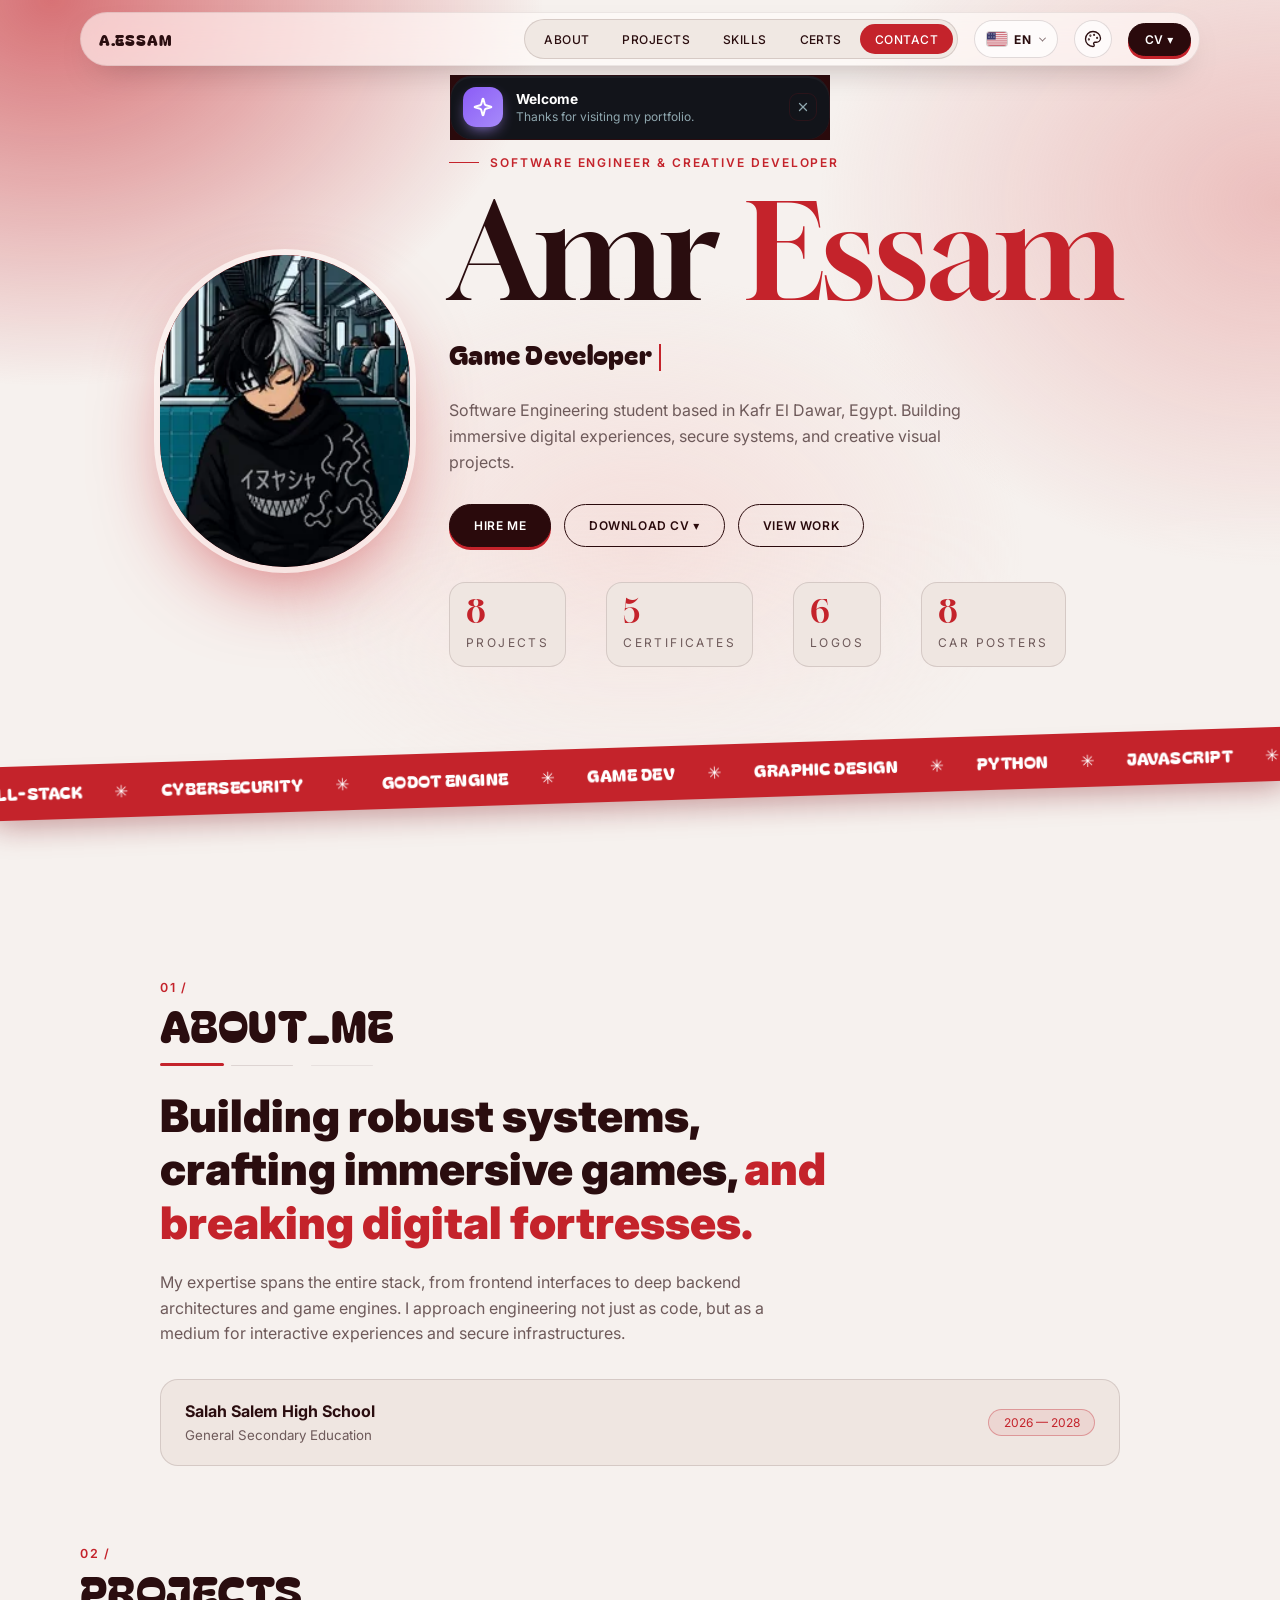
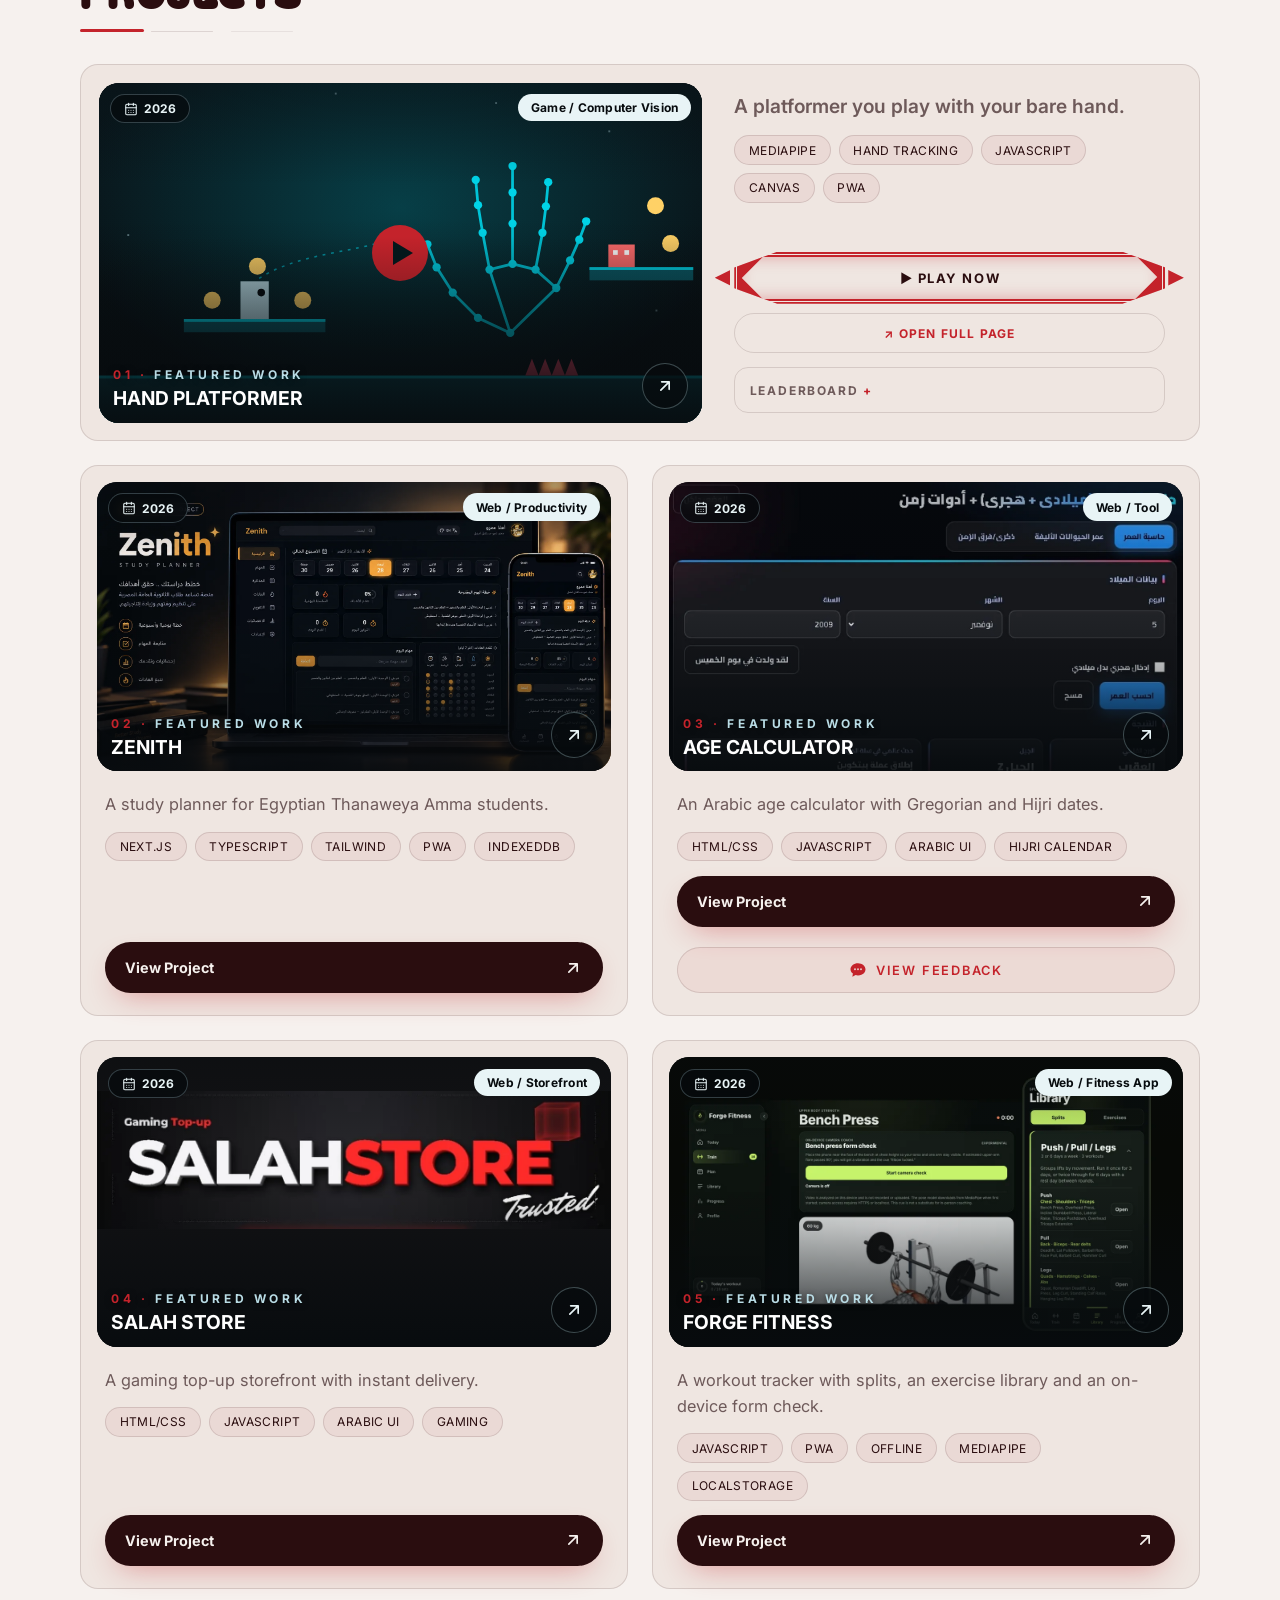
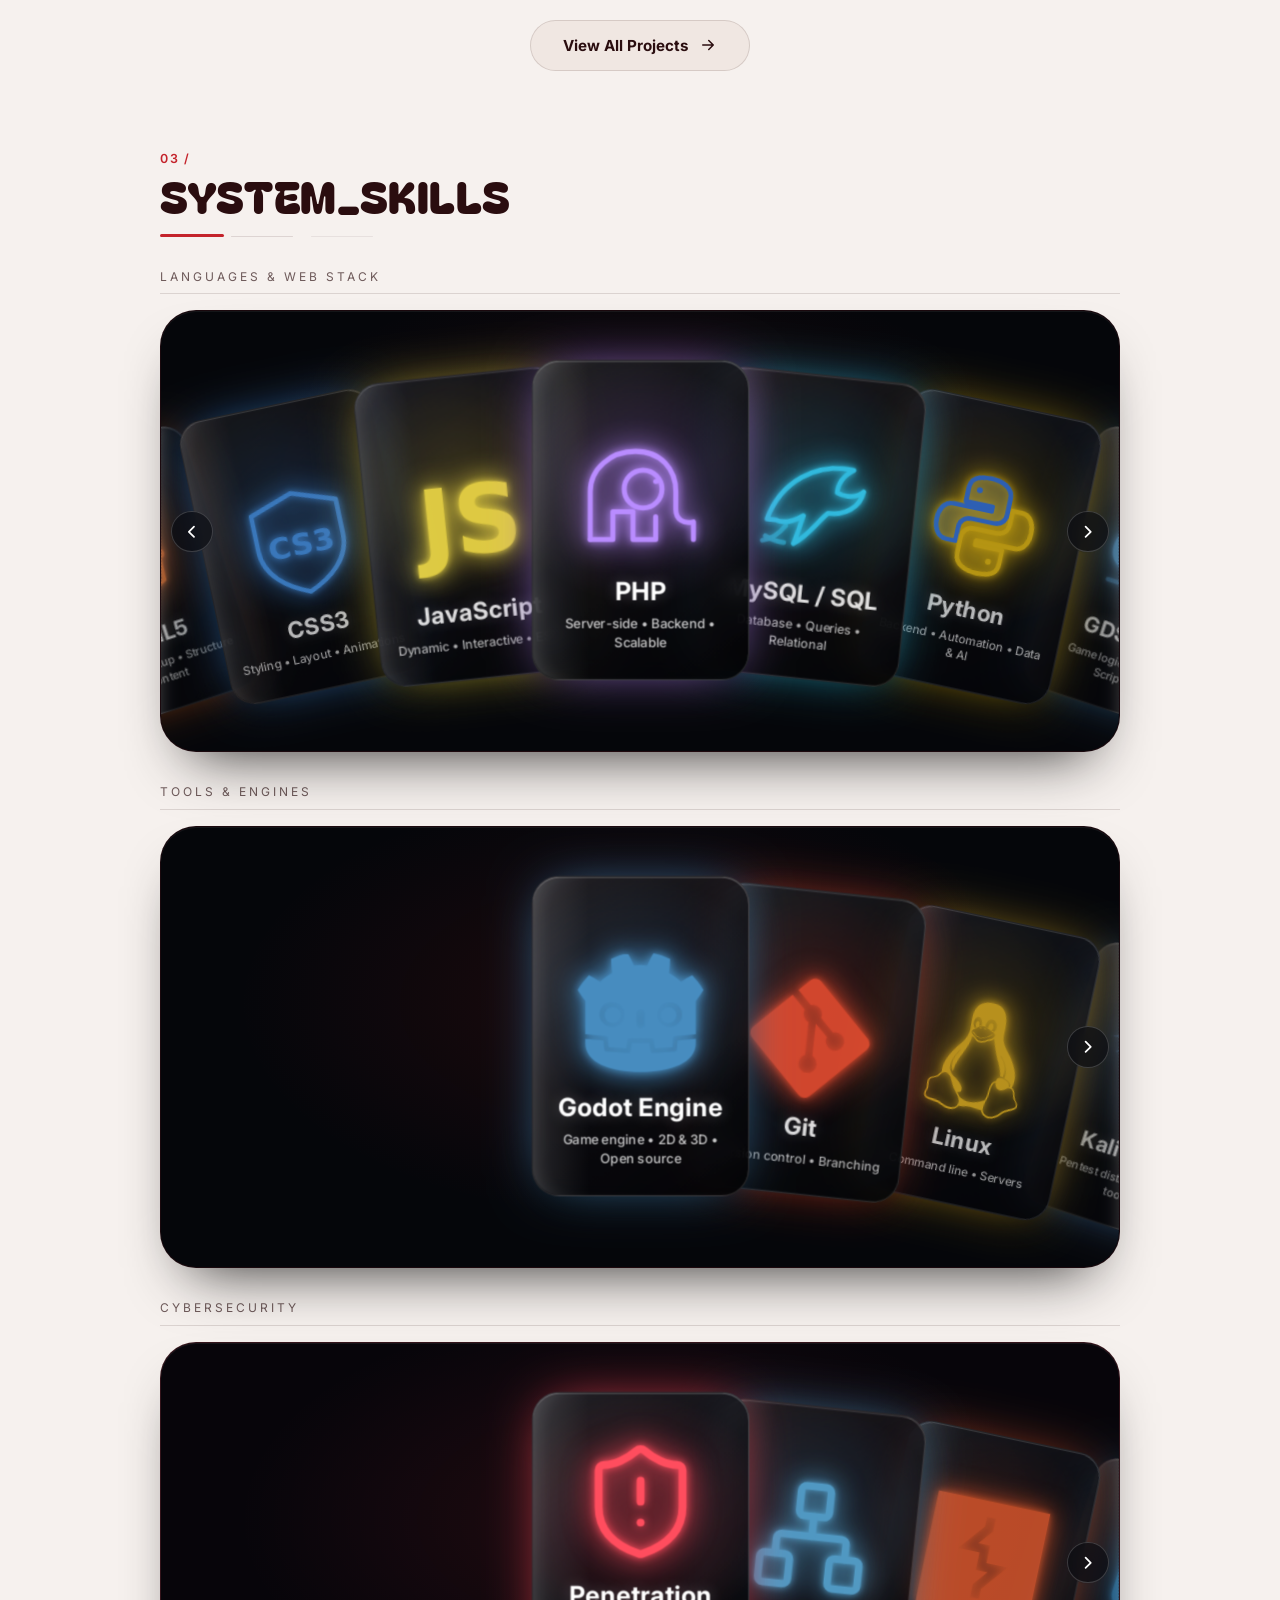
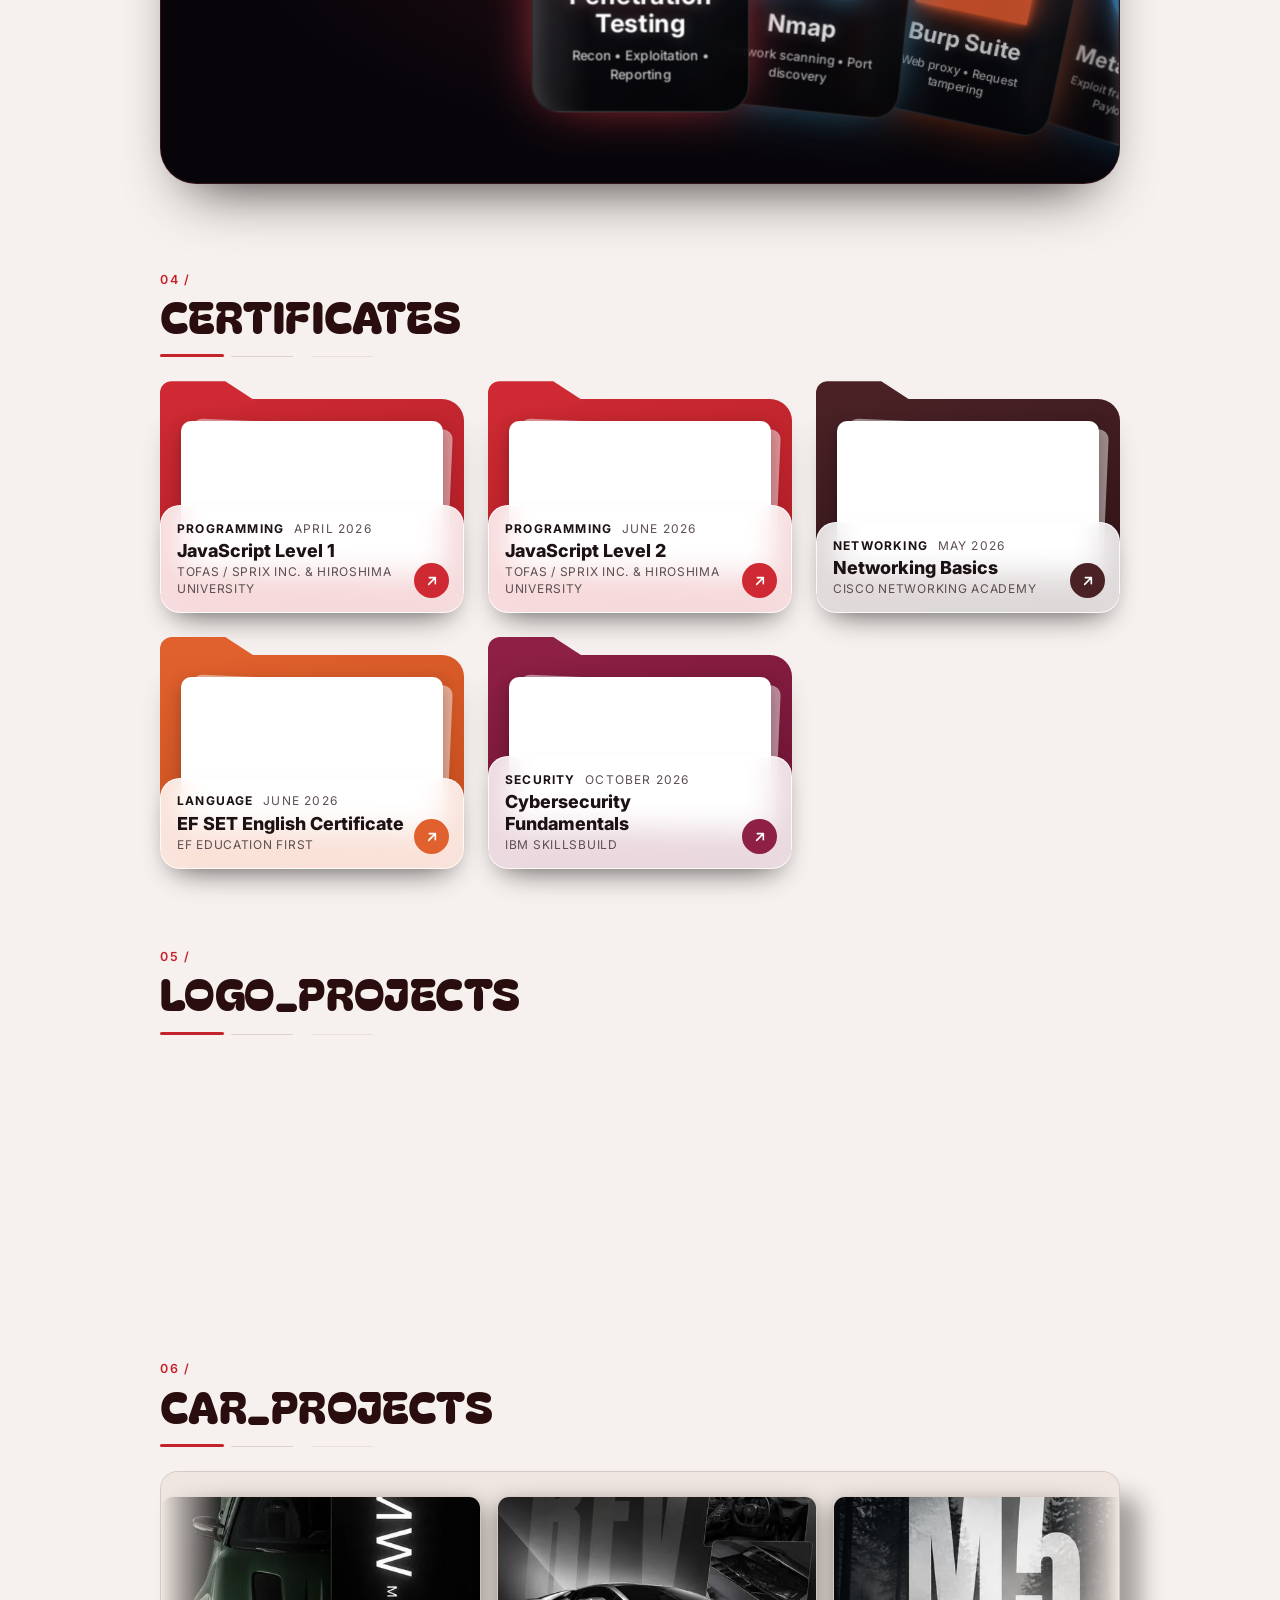
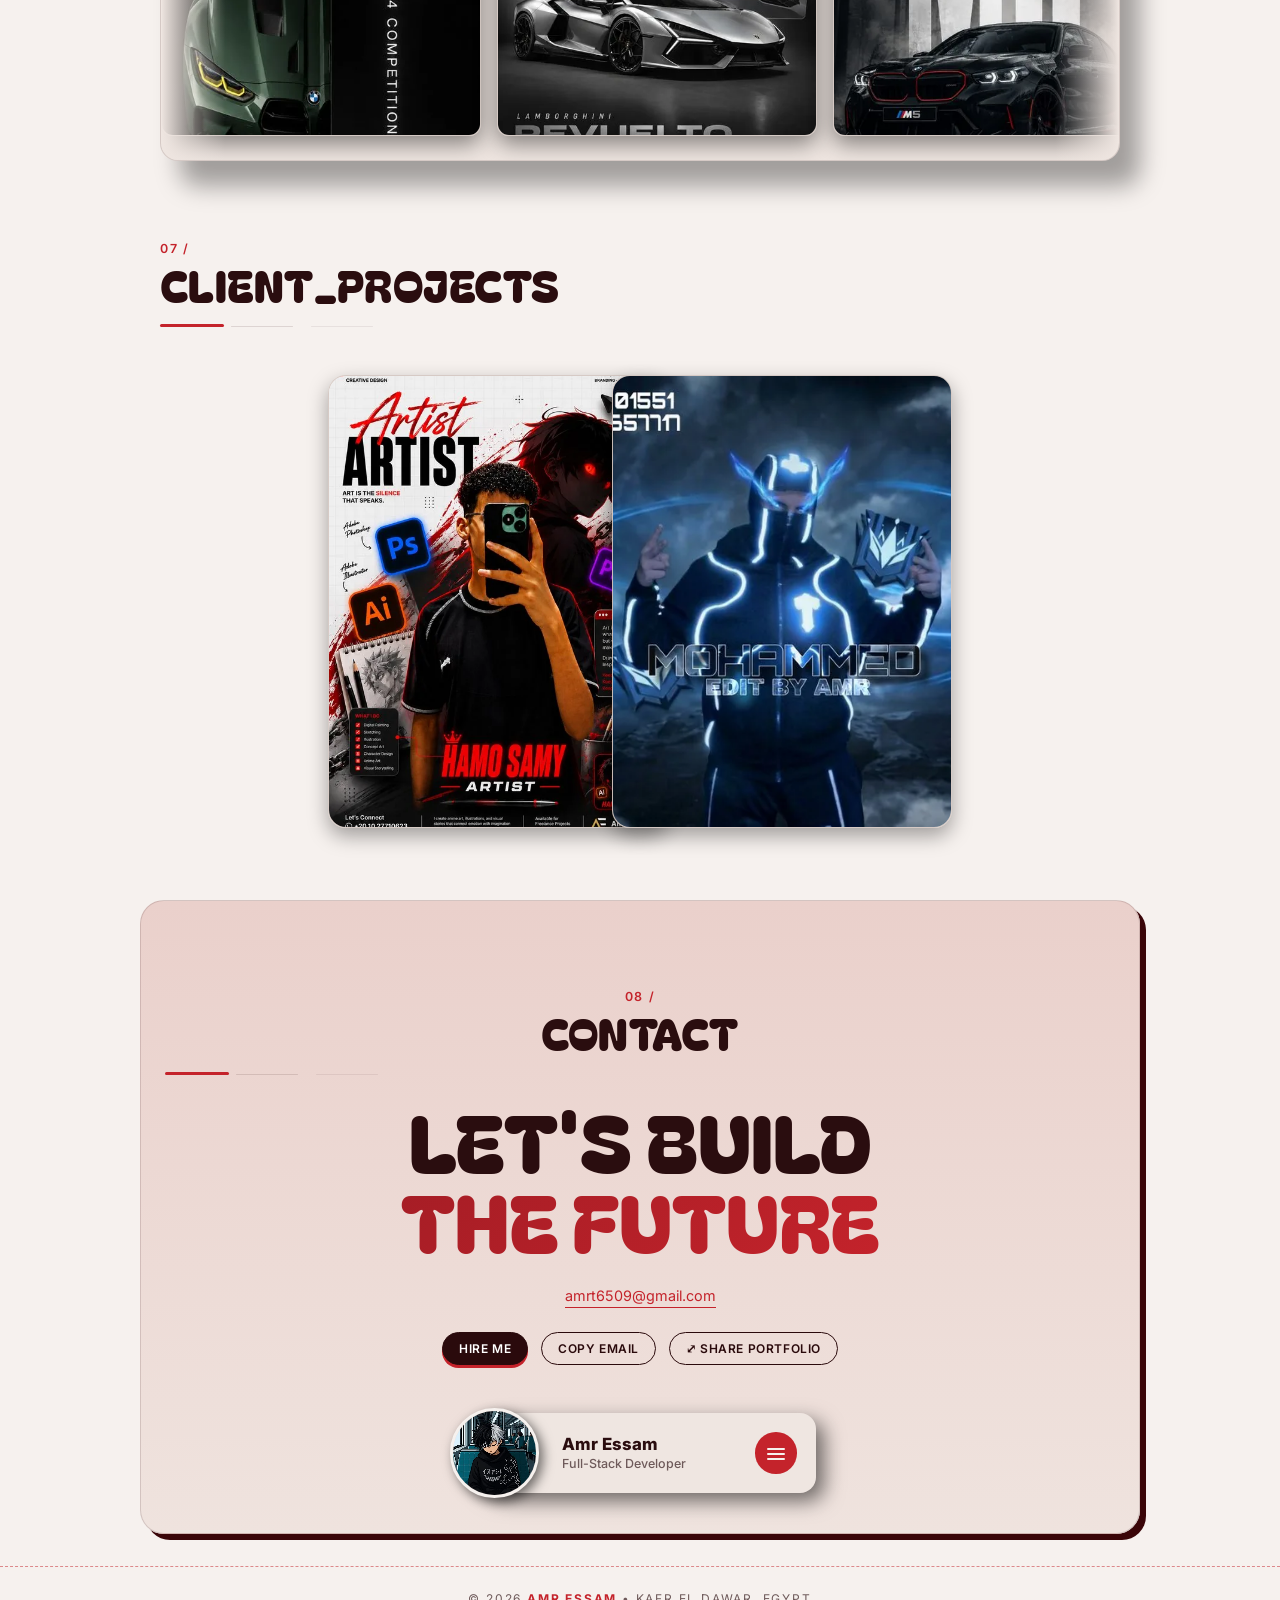
==== index.html @ ddddf1d6 "Add files via upload" ====
<!doctype html>
<html lang="en">
  <head>
    <meta charset="utf-8" />
    <meta name="referrer" content="strict-origin-when-cross-origin" />
    <meta name="viewport" content="width=device-width, initial-scale=1, viewport-fit=cover" />
<title>Amr Essam | Full-Stack Developer, Game Dev &amp; Cybersecurity</title>
    <meta
      name="description"
      content="Amr Essam is a Software Engineering student from Kafr El Dawar, Egypt. Full-Stack Developer, Game Developer, Cybersecurity Enthusiast & Graphic Designer."
    />
    <meta name="author" content="Amr Essam" />
    <meta
      name="theme-color"
      content="#F6F1EE"
      media="(prefers-color-scheme: dark)"
    />
    <meta
      name="theme-color"
      content="#F6F1EE"
      media="(prefers-color-scheme: light)"
    />
    <meta name="color-scheme" content="dark light" />
    <meta name="robots" content="index, follow, max-image-preview:large" />
    <link rel="canonical" href="https://amressam.is-a.dev/" />

    <meta property="og:type" content="website" />
    <meta property="og:url" content="https://amressam.is-a.dev/" />
    <meta
      property="og:title"
      content="Amr Essam — Full-Stack Developer & Creative Designer"
    />
    <meta
      property="og:description"
      content="Software Engineering student from Egypt. Building immersive digital experiences, secure systems, and creative visual projects."
    />
    <meta
      property="og:image"
      content="https://amressam.is-a.dev/images/preview-v2.jpg"
    />
    <meta property="og:image:type" content="image/jpeg" />
    <meta property="og:image:width" content="1200" />
    <meta property="og:image:height" content="628" />
    <meta property="og:image:alt" content="Amr Essam portfolio preview" />
    <meta property="og:site_name" content="Amr Essam" />
    <meta property="og:locale" content="en_US" />
    <meta property="og:locale:alternate" content="ar_EG" />
    <meta name="twitter:card" content="summary_large_image" />
    <meta name="twitter:site" content="@Amr2043275" />
    <meta
      name="twitter:title"
      content="Amr Essam — Full-Stack Developer & Creative Designer"
    />
    <meta
      name="twitter:description"
      content="Software Engineering student from Egypt. Full-Stack, Game Dev, Cybersecurity & Graphic Design."
    />
    <meta
      name="twitter:image"
      content="https://amressam.is-a.dev/images/preview-v2.jpg"
    />
    <meta name="twitter:image:alt" content="Amr Essam portfolio preview" />

    <link rel="icon" href="favicon/favicon.ico" sizes="any" />
    <link
      rel="icon"
      href="favicon/favicon-96x96.png"
      type="image/png"
      sizes="96x96"
    />
    <link rel="apple-touch-icon" href="favicon/apple-touch-icon.png" />
    <link rel="icon" href="favicon/favicon.svg" type="image/svg+xml" />
    <link rel="manifest" href="favicon/site.webmanifest" />

    <script type="application/ld+json">
      {
        "@context": "https://schema.org",
        "@type": "Person",
        "name": "Amr Essam",
        "url": "https://amressam.is-a.dev/",
        "image": "https://amressam.is-a.dev/images/avatar.png",
        "jobTitle": "Full-Stack Developer",
        "email": "amrt6509@gmail.com",
        "sameAs": [
          "https://github.com/DEVVOLTX",
          "https://www.instagram.com/3am_our1430",
          "https://x.com/Amr2043275",
          "https://www.tiktok.com/@amr_taha62",
          "https://t.me/Amour_64x"
        ],
        "address": {
          "@type": "PostalAddress",
          "addressLocality": "Kafr El Dawar",
          "addressCountry": "EG"
        },
        "knowsAbout": [
          "Full-Stack Web Development",
          "Game Development",
          "Godot Engine",
          "Cybersecurity",
          "Graphic Design"
        ]
      }
    </script>

    <link rel="preconnect" href="https://fonts.googleapis.com" />
    <link rel="preconnect" href="https://fonts.gstatic.com" crossorigin />
    <link
      rel="preload"
      as="image"
      href="images/avatar-250.webp"
      imagesrcset="images/avatar-250.webp 1x, images/avatar-500.webp 2x"
      fetchpriority="high"
    />
    <!-- fonts load without blocking first paint (system fonts show until they arrive) -->
    <link
      rel="stylesheet"
      href="https://fonts.googleapis.com/css2?family=JetBrains+Mono:wght@400;700&family=Inter:wght@400;700;900&family=Cairo:wght@400;700;900&display=swap"
      media="print"
      onload="this.media='all'"
    />
    <noscript>
      <link
        rel="stylesheet"
        href="https://fonts.googleapis.com/css2?family=JetBrains+Mono:wght@400;700&family=Inter:wght@400;700;900&family=Cairo:wght@400;700;900&display=swap"
      />
    </noscript>
    <link rel="stylesheet" href="style.css" />
    <link rel="stylesheet" href="themes-extra.css" />
    <link rel="stylesheet" href="themes/crimson.css" />
    <link rel="stylesheet" href="themes/azure.css" />
    <link rel="stylesheet" href="certs.css" />
    <script>
      /* runs before paint: restores theme + language (first visit uses the Crimson theme), enables reveal animations */
      var de = document.documentElement,
        st = {};
      try {
        st.theme = localStorage.getItem("theme");
        st.lang = localStorage.getItem("lang");
      } catch (e) {}
      try {
        /* Crimson is the default theme; a saved choice still wins (only Crimson / Azure exist — old saved themes fall back to Crimson) */
        de.dataset.theme = st.theme === "azure" ? "azure" : "crimson";
      } catch (e) {}
      try {
        var L = ["en", "ar", "it", "es", "de", "fr", "ru", "ko", "ja", "zh"],
          l = st.lang;
        if (L.indexOf(l) < 0) {
          /* no saved choice: take the first language in the browser's preference list that the site supports */
          l = "en";
          var prefs =
            navigator.languages && navigator.languages.length
              ? navigator.languages
              : [navigator.language || "en"];
          for (var i = 0; i < prefs.length; i++) {
            var c = String(prefs[i]).slice(0, 2).toLowerCase();
            if (L.indexOf(c) >= 0) {
              l = c;
              break;
            }
          }
        }
        de.lang = l;
        if (l === "ar") de.dir = "rtl";
      } catch (e) {}
      try {
        var fx = localStorage.getItem("fx");
        if (fx !== "on" && fx !== "off")
          fx = matchMedia("(prefers-reduced-motion: reduce)").matches ? "off" : "on";
        de.dataset.fx = fx;
      } catch (e) {
        de.dataset.fx = "on";
      }
      de.classList.add("js");
    </script>

  </head>
  <body>
    <a class="skip" href="#hero">Skip to content</a>
    <div id="progress" aria-hidden="true"></div>
    <div id="menu-backdrop" aria-hidden="true"></div>
    <div id="loader" aria-hidden="true">
      <div class="sk-nav">
        <i class="sk sk-logo"></i>
        <span class="sk-links"
          ><i class="sk"></i><i class="sk"></i><i class="sk"></i
          ><i class="sk"></i
        ></span>
        <i class="sk sk-pill"></i>
      </div>
      <div class="sk-page">
        <div class="sk-hero">
          <i class="sk sk-avatar"></i>
          <i class="sk sk-tag"></i>
          <i class="sk sk-h1"></i>
          <i class="sk sk-h1 w70"></i>
          <i class="sk sk-line"></i>
          <i class="sk sk-line w80"></i>
          <div class="sk-row"><i class="sk sk-btn"></i><i class="sk sk-btn"></i></div>
          <div class="sk-stats"><i class="sk sk-stat"></i><i class="sk sk-stat"></i><i class="sk sk-stat"></i><i class="sk sk-stat"></i></div>
        </div>
        <i class="sk sk-label"></i>
        <div class="sk-cards"><i class="sk sk-card"></i><i class="sk sk-card"></i><i class="sk sk-card"></i></div>
        <i class="sk sk-label"></i>
        <div class="sk-tiles"><i class="sk"></i><i class="sk"></i><i class="sk"></i><i class="sk"></i><i class="sk"></i><i class="sk"></i></div>
      </div>
    </div>
    <div id="island" role="status" aria-live="polite" aria-atomic="true">
      <div class="isl-card">
        <span class="isl-ico" aria-hidden="true"></span>
        <div class="isl-txt">
          <b class="isl-title"></b><small class="isl-sub"></small>
        </div>
        <button class="isl-x" type="button" aria-label="Dismiss notification">
          <svg viewBox="0 0 24 24" aria-hidden="true">
            <path d="M18 6 6 18" />
            <path d="m6 6 12 12" />
          </svg>
        </button>
        <i class="isl-bar" aria-hidden="true"><b></b></i>
        <i class="isl-time" aria-hidden="true"></i>
      </div>
    </div>

    <nav aria-label="Main">
      <div class="nav-in">
        <a class="logo" href="#hero" data-i18n="logo">A.ESSAM</a>
        <div class="links" id="menu">
          <a href="#about"><span class="nl" data-i18n="nav_about">ABOUT</span></a
          ><a href="#projects"><span class="nl" data-i18n="nav_projects">PROJECTS</span></a
          ><a href="#skills"><span class="nl" data-i18n="nav_skills">SKILLS</span></a>
          <a href="#certificates"><span class="nl" data-i18n="nav_certs">CERTS</span></a
          ><a href="#contact"><span class="nl" data-i18n="nav_contact">CONTACT</span></a>
          <div class="menu-foot">
            <a
              class="btn sm"
              href="mailto:amrt6509@gmail.com?subject=Project%20inquiry%20from%20your%20portfolio"
              data-i18n="hire"
              >HIRE ME</a
            >
            <span class="menu-soc"
              ><a
                href="https://github.com/DEVVOLTX"
                target="_blank"
                rel="noopener"
                >GITHUB</a
              ><a href="https://t.me/Amour_64x" target="_blank" rel="noopener"
                >TELEGRAM</a
              ><a
                href="https://www.instagram.com/3am_our1430"
                target="_blank"
                rel="noopener"
                >INSTAGRAM</a
              ></span
            >
          </div>
        </div>
        <button
          class="icon-btn menu-btn"
          id="menu-btn"
          type="button"
          aria-label="Menu"
          aria-expanded="false"
          aria-controls="menu"
        >
          <span class="bars" aria-hidden="true"><i></i><i></i><i></i></span>
        </button>
        <div class="lang-wrap">
          <button
            class="lang-btn"
            id="lang"
            type="button"
            aria-haspopup="listbox"
            aria-expanded="false"
            aria-controls="lang-menu"
            aria-label="Language / اللغة"
          >
            EN
          </button>
          <ul
            class="lang-menu"
            id="lang-menu"
            role="listbox"
            aria-label="Language"
            hidden
          ></ul>
        </div>
        <div class="theme-wrap">
          <button class="icon-btn" id="theme" type="button" aria-label="Theme" aria-haspopup="true" aria-expanded="false" aria-controls="theme-menu"></button>
          <div class="theme-menu" id="theme-menu" role="group" aria-label="Appearance" hidden>
            <div class="theme-pills" role="radiogroup" aria-label="Theme">
            <button class="theme-pill" type="button" role="radio" aria-checked="false" data-theme-opt="crimson" aria-label="Crimson"><svg viewBox="0 0 24 24" aria-hidden="true"><circle cx="13.5" cy="6.5" r=".5"/><circle cx="17.5" cy="10.5" r=".5"/><circle cx="8.5" cy="7.5" r=".5"/><circle cx="6.5" cy="12.5" r=".5"/><path d="M12 2C6.5 2 2 6.5 2 12s4.5 10 10 10c.926 0 1.648-.746 1.648-1.688 0-.437-.18-.835-.437-1.125-.29-.289-.438-.652-.438-1.125a1.64 1.64 0 0 1 1.668-1.668h1.996c3.051 0 5.555-2.503 5.555-5.554C21.965 6.012 17.461 2 12 2z"/></svg><span>Crimson</span></button>
            <button class="theme-pill" type="button" role="radio" aria-checked="false" data-theme-opt="azure" aria-label="Azure"><svg viewBox="0 0 24 24" aria-hidden="true"><rect width="7" height="9" x="3" y="3" rx="1"/><rect width="7" height="5" x="14" y="3" rx="1"/><rect width="7" height="9" x="14" y="12" rx="1"/><rect width="7" height="5" x="3" y="16" rx="1"/></svg><span>Azure</span></button>
            </div>
            <span class="fx-sep" aria-hidden="true"></span>
            <label class="fx-row">
              <input class="neo-toggle-input" id="fx-toggle" type="checkbox" role="switch" checked />
              <span class="neo-toggle" aria-hidden="true">
                <span class="neo-track">
                  <span class="neo-grid-layer"></span>
                  <span class="neo-spectrum-analyzer"><i class="neo-spectrum-bar"></i><i class="neo-spectrum-bar"></i><i class="neo-spectrum-bar"></i><i class="neo-spectrum-bar"></i><i class="neo-spectrum-bar"></i></span>
                  <span class="neo-track-highlight"></span>
                </span>
                <span class="neo-thumb">
                  <span class="neo-thumb-ring"></span>
                  <span class="neo-thumb-core"><span class="neo-thumb-icon"><span class="neo-thumb-wave"></span><span class="neo-thumb-pulse"></span></span></span>
                </span>
              </span>
              <span class="fx-text" data-i18n="fx_label">Animations</span>
            </label>
          </div>
        </div>
        <a
          class="btn sm"
          href="amr_essam_cv.pdf"
          download
          data-cv-choose
          aria-haspopup="dialog"
          data-i18n="nav_cv"
          >CV ▾</a
        >
      </div>
    </nav>

    <main>
      <!-- HERO -->
      <section class="wrap hero" id="hero">
        <div class="avatar" data-rise style="--i: 4">
          <img
            src="images/avatar-250.webp"
            srcset="images/avatar-250.webp 1x, images/avatar-500.webp 2x"
            alt="Amr Essam profile photo"
            width="250"
            height="250"
            decoding="async"
            fetchpriority="high"
          />
        </div>
        <div>
          <p class="tag-line" data-rise style="--i: 0" data-i18n="tagline">
            SOFTWARE ENGINEER & CREATIVE DEVELOPER
          </p>
          <h1 class="name" data-rise style="--i: 1">
            <span data-i18n="name1">AMR</span><em data-i18n="name2">ESSAM</em>
          </h1>
          <p class="role" data-rise style="--i: 2">
            <span id="typed">Full-Stack Developer</span>
          </p>
          <p class="lead" data-rise style="--i: 3" data-i18n="lead">
            Software Engineering student based in Kafr El Dawar, Egypt. Building
            immersive digital experiences, secure systems, and creative visual
            projects.
          </p>
          <div class="row" data-rise style="--i: 4">
            <a
              class="btn"
              href="mailto:amrt6509@gmail.com?subject=Project%20inquiry%20from%20your%20portfolio"
              data-i18n="hire"
              >HIRE ME</a
            >
            <a
              class="btn ghost"
              href="amr_essam_cv.pdf"
              download
              data-cv-choose
              aria-haspopup="dialog"
              data-i18n="download_cv"
              >DOWNLOAD CV ▾</a
            >
            <a class="btn ghost" href="#projects" data-i18n="view_work"
              >VIEW WORK</a
            >
          </div>
          <div class="stats" data-rise style="--i: 5">
            <div>
              <b data-count="8">8</b
              ><span data-i18n="stat_projects">PROJECTS</span>
            </div>
            <div>
              <b data-count="5">5</b
              ><span data-i18n="stat_certs">CERTIFICATES</span>
            </div>
            <div>
              <b data-count="6">6</b><span data-i18n="stat_logos">LOGOS</span>
            </div>
            <div>
              <b data-count="8">8</b
              ><span data-i18n="stat_cars">CAR POSTERS</span>
            </div>
          </div>
        </div>
        <div class="ticker" aria-hidden="true">
          <ul id="ticker">
            <li>FULL-STACK</li>
            <li>CYBERSECURITY</li>
            <li>GODOT ENGINE</li>
            <li>GAME DEV</li>
            <li>GRAPHIC DESIGN</li>
            <li>PYTHON</li>
            <li>JAVASCRIPT</li>
          </ul>
        </div>
      </section>

      <!-- 01 ABOUT -->
      <section class="wrap" id="about">
        <h2 class="label" data-i18n="lbl_about"><b>01 /</b>ABOUT_ME</h2>
        <div class="reveal">
          <p class="about-title" data-i18n="about_title">
            Building robust systems, crafting immersive games,
            <span>and breaking digital fortresses.</span>
          </p>
          <p class="about-text" data-i18n="about_text">
            My expertise spans the entire stack, from frontend interfaces to
            deep backend architectures and game engines. I approach engineering
            not just as code, but as a medium for interactive experiences and
            secure infrastructures.
          </p>
          <div class="card edu">
            <div>
              <strong data-i18n="edu_school">Salah Salem High School</strong
              ><small data-i18n="edu_sub">General Secondary Education</small>
            </div>
            <span class="badge">2026 — 2028</span>
          </div>
        </div>
      </section>

      <!-- 02 PROJECTS -->
      <section class="wrap" id="projects">
        <h2 class="label" data-i18n="lbl_projects"><b>02 /</b>PROJECTS</h2>
        <div class="reveal" id="project-list">
          <div class="feat" id="feat" role="region" aria-roledescription="carousel" aria-label="Featured projects">
            <div class="feat-track" id="feat-track">
            <article class="feat-card" id="game-project" role="group" aria-roledescription="slide" aria-label="1 / 5">
              <div class="feat-media">
                <button
                class="game-poster"
                type="button"
                data-play
                aria-label="Play HAND PLATFORMER now"
              >
                <svg
                  viewBox="0 0 640 400"
                  xmlns="http://www.w3.org/2000/svg"
                  role="img"
                  aria-label="Hand Platformer key art: an open hand controlling a small character on a teal platform"
                  preserveAspectRatio="xMidYMid slice"
                >
                  <defs>
                    <radialGradient id="gpg" cx="50%" cy="38%" r="55%">
                      <stop
                        offset="0"
                        stop-color="#00D4E8"
                        stop-opacity=".22"
                      />
                      <stop offset="1" stop-color="#00D4E8" stop-opacity="0" />
                    </radialGradient>
                    <linearGradient id="gpb" x1="0" y1="0" x2="0" y2="1">
                      <stop offset="0" stop-color="#0A1A20" />
                      <stop offset="1" stop-color="#070B0E" />
                    </linearGradient>
                  </defs>
                  <rect width="640" height="400" fill="url(#gpb)" />
                  <rect width="640" height="400" fill="url(#gpg)" />
                  <g fill="#B9DCE5" opacity=".45">
                    <rect x="60" y="48" width="2" height="2" />
                    <rect x="540" y="70" width="2" height="2" />
                    <rect x="590" y="260" width="2" height="2" />
                    <rect x="30" y="180" width="2" height="2" />
                    <rect x="250" y="30" width="2" height="2" />
                    <rect x="420" y="40" width="2" height="2" />
                  </g>
                  <g transform="translate(70 -2) scale(1.22)">
                    <g
                      fill="none"
                      stroke="#00D4E8"
                      stroke-width="2.4"
                      stroke-linecap="round"
                      stroke-linejoin="round"
                      opacity=".9"
                    >
                      <polyline
                        points="300,235 272,222 250,200 236,178 228,158"
                      />
                      <polyline points="300,235 282,180" />
                      <polyline points="282,180 276,148 272,124 270,102" />
                      <polyline points="302,175 302,140 302,113 302,90" />
                      <polyline points="322,180 328,148 331,125 333,104" />
                      <polyline points="340,196 352,172 360,154 366,138" />
                      <polyline points="282,180 302,175 322,180 340,196" />
                      <polyline points="300,235 340,196" />
                    </g>
                    <g fill="#00D4E8">
                      <circle cx="300" cy="235" r="3.6" />
                      <circle cx="272" cy="222" r="3.6" />
                      <circle cx="250" cy="200" r="3.6" />
                      <circle cx="236" cy="178" r="3.6" />
                      <circle cx="228" cy="158" r="3.6" />
                      <circle cx="282" cy="180" r="3.6" />
                      <circle cx="276" cy="148" r="3.6" />
                      <circle cx="272" cy="124" r="3.6" />
                      <circle cx="270" cy="102" r="3.6" />
                      <circle cx="302" cy="175" r="3.6" />
                      <circle cx="302" cy="140" r="3.6" />
                      <circle cx="302" cy="113" r="3.6" />
                      <circle cx="302" cy="90" r="3.6" />
                      <circle cx="322" cy="180" r="3.6" />
                      <circle cx="328" cy="148" r="3.6" />
                      <circle cx="331" cy="125" r="3.6" />
                      <circle cx="333" cy="104" r="3.6" />
                      <circle cx="340" cy="196" r="3.6" />
                      <circle cx="352" cy="172" r="3.6" />
                      <circle cx="360" cy="154" r="3.6" />
                      <circle cx="366" cy="138" r="3.6" />
                    </g>
                  </g>
                  <g fill="#0B5965">
                    <rect x="0" y="330" width="640" height="70" />
                    <rect x="90" y="270" width="150" height="14" />
                    <rect x="520" y="215" width="110" height="14" />
                  </g>
                  <g fill="#00D4E8">
                    <rect x="0" y="330" width="640" height="3" />
                    <rect x="90" y="270" width="150" height="3" />
                    <rect x="520" y="215" width="110" height="3" />
                  </g>
                  <g fill="#ff4d6d">
                    <path d="M452 330l7-18 7 18z" />
                    <path d="M466 330l7-18 7 18z" />
                    <path d="M480 330l7-18 7 18z" />
                    <path d="M494 330l7-18 7 18z" />
                  </g>
                  <g>
                    <rect
                      x="560"
                      y="191"
                      width="28"
                      height="24"
                      fill="#ff6b6b"
                      transform="translate(-20 0)"
                    />
                    <rect x="545" y="197" width="5" height="5" fill="#fff" />
                    <rect x="557" y="197" width="5" height="5" fill="#fff" />
                  </g>
                  <g fill="#FFD166">
                    <circle cx="120" cy="250" r="9" />
                    <circle cx="168" cy="214" r="9" />
                    <circle cx="216" cy="250" r="9" />
                    <circle cx="606" cy="190" r="9" />
                    <circle cx="590" cy="150" r="9" />
                  </g>
                  <g>
                    <rect
                      x="150"
                      y="230"
                      width="30"
                      height="40"
                      fill="#B9DCE5"
                    />
                    <circle cx="172" cy="242" r="4" fill="#070B0E" />
                  </g>
                  <g
                    stroke="#00D4E8"
                    stroke-width="1.6"
                    stroke-dasharray="3 6"
                    fill="none"
                    opacity=".6"
                  >
                    <path d="M310 185 C 270 200, 210 200, 168 228" />
                  </g>
                </svg>
                <span class="gp-play" aria-hidden="true"><i></i></span>
                <span class="gp-best" data-game-chip hidden
                  ><small data-i18n="gm_best">BEST SCORE</small
                  ><b data-game-best>0</b></span
                >
              </button>
                <span class="feat-year"><svg viewBox="0 0 24 24" fill="none" stroke="currentColor" stroke-width="1.8" stroke-linecap="round" stroke-linejoin="round" aria-hidden="true" focusable="false"><rect x="3" y="4" width="18" height="18" rx="2"/><path d="M16 2v4M8 2v4M3 10h18M8 14h.01M12 14h.01M16 14h.01M8 18h.01M12 18h.01M16 18h.01"/></svg><time datetime="2026">2026</time></span>
                <span class="feat-cat" data-i18n="t_gamecv">Game / Computer Vision</span>
                <div class="feat-cap">
                  <div>
                    <small class="feat-kicker" data-i18n="feat_work">FEATURED WORK</small>
                    <h3>HAND PLATFORMER</h3>
                  </div>
                  <span class="feat-go" aria-hidden="true"><svg viewBox="0 0 24 24" fill="none" stroke="currentColor" stroke-width="2" stroke-linecap="round" stroke-linejoin="round" aria-hidden="true" focusable="false"><path d="M7 17 17 7M8 7h9v9"/></svg></span>
                </div>
              </div>
              <div class="feat-body">
                <p data-i18n="p6_h">A platformer you play with your bare hand.</p>
                <ul class="feat-tags"><li>MEDIAPIPE</li><li>HAND TRACKING</li><li>JAVASCRIPT</li><li>CANVAS</li><li>PWA</li></ul>
                <div class="feat-actions">
                  <button class="btn-play bp-wide" type="button" data-play>
                    <span class="bp-label" data-i18n="btn_play">▶ PLAY NOW</span>
                    <span class="bp-clip" aria-hidden="true">
                      <span class="bp-corner bp-lt"></span><span class="bp-corner bp-rb"></span><span class="bp-corner bp-rt"></span><span class="bp-corner bp-lb"></span>
                    </span>
                    <span class="bp-arrow bp-ar" aria-hidden="true"></span>
                    <span class="bp-arrow bp-al" aria-hidden="true"></span>
                  </button>
                  <a class="feat-alt" href="play/hand-platformer/" target="_blank" rel="noopener" data-i18n="btn_open">↗ OPEN FULL PAGE</a>
                </div>
                <details class="feat-lb">
                  <summary data-i18n="feat_lb">LEADERBOARD</summary>
                  <div class="game-board">
                <div class="gb-best">
                  <small data-i18n="gm_best">BEST SCORE</small
                  ><b data-game-best>0</b>
                </div>
                <div class="gb-top">
                  <small data-i18n="gm_top">TOP PLAYERS</small>
                  <ol id="gm-lb"></ol>
                  <p id="gm-none" data-i18n="gm_none">
                    No scores yet. Be the first on the board!
                  </p>
                </div>
              </div>
                </details>
              </div>
            </article>

            <article class="feat-card" role="group" aria-roledescription="slide" aria-label="2 / 5">
              <div class="feat-media">
                <img src="images/zenith.webp" alt="Zenith study planner dashboard shown on a laptop and a phone" width="1672" height="941" loading="lazy" decoding="async" />
                <span class="feat-year"><svg viewBox="0 0 24 24" fill="none" stroke="currentColor" stroke-width="1.8" stroke-linecap="round" stroke-linejoin="round" aria-hidden="true" focusable="false"><rect x="3" y="4" width="18" height="18" rx="2"/><path d="M16 2v4M8 2v4M3 10h18M8 14h.01M12 14h.01M16 14h.01M8 18h.01M12 18h.01M16 18h.01"/></svg><time datetime="2026">2026</time></span>
                <span class="feat-cat" data-i18n="t_planner">Web / Productivity</span>
                <div class="feat-cap">
                  <div>
                    <small class="feat-kicker" data-i18n="feat_work">FEATURED WORK</small>
                    <h3>ZENITH</h3>
                  </div>
                  <a class="feat-go" href="https://devvoltx.github.io/ZENITH/" target="_blank" rel="noopener noreferrer" tabindex="-1" aria-hidden="true"><svg viewBox="0 0 24 24" fill="none" stroke="currentColor" stroke-width="2" stroke-linecap="round" stroke-linejoin="round" aria-hidden="true" focusable="false"><path d="M7 17 17 7M8 7h9v9"/></svg></a>
                </div>
              </div>
              <div class="feat-body">
                <p data-i18n="p7_h">A study planner for Egyptian Thanaweya Amma students.</p>
                <ul class="feat-tags"><li>NEXT.JS</li><li>TYPESCRIPT</li><li>TAILWIND</li><li>PWA</li><li>INDEXEDDB</li></ul>
                <div class="feat-actions">
                  <a class="feat-view" href="https://devvoltx.github.io/ZENITH/" target="_blank" rel="noopener noreferrer" aria-label="View project: ZENITH (opens in a new tab)"><span data-i18n="btn_viewproj">View Project</span><svg viewBox="0 0 24 24" fill="none" stroke="currentColor" stroke-width="2" stroke-linecap="round" stroke-linejoin="round" aria-hidden="true" focusable="false"><path d="M7 17 17 7M8 7h9v9"/></svg></a>
                </div>
              </div>
            </article>

            <article class="feat-card" role="group" aria-roledescription="slide" aria-label="3 / 5">
              <div class="feat-media">
                <img src="images/age-calculator.webp" alt="Age Calculator Arabic web app preview" width="1280" height="720" loading="lazy" decoding="async" />
                <span class="feat-year"><svg viewBox="0 0 24 24" fill="none" stroke="currentColor" stroke-width="1.8" stroke-linecap="round" stroke-linejoin="round" aria-hidden="true" focusable="false"><rect x="3" y="4" width="18" height="18" rx="2"/><path d="M16 2v4M8 2v4M3 10h18M8 14h.01M12 14h.01M16 14h.01M8 18h.01M12 18h.01M16 18h.01"/></svg><time datetime="2026">2026</time></span>
                <span class="feat-cat" data-i18n="t_tool">Web / Tool</span>
                <div class="feat-cap">
                  <div>
                    <small class="feat-kicker" data-i18n="feat_work">FEATURED WORK</small>
                    <h3>AGE CALCULATOR</h3>
                  </div>
                  <a class="feat-go" href="https://devvoltx.github.io/Age-Calculator-v1/" target="_blank" rel="noopener noreferrer" tabindex="-1" aria-hidden="true"><svg viewBox="0 0 24 24" fill="none" stroke="currentColor" stroke-width="2" stroke-linecap="round" stroke-linejoin="round" aria-hidden="true" focusable="false"><path d="M7 17 17 7M8 7h9v9"/></svg></a>
                </div>
              </div>
              <div class="feat-body">
                <p data-i18n="p5_h">An Arabic age calculator with Gregorian and Hijri dates.</p>
                <ul class="feat-tags"><li>HTML/CSS</li><li>JAVASCRIPT</li><li>ARABIC UI</li><li>HIJRI CALENDAR</li></ul>
                <div class="feat-actions">
                  <a class="feat-view" href="https://devvoltx.github.io/Age-Calculator-v1/" target="_blank" rel="noopener noreferrer" aria-label="View project: AGE CALCULATOR (opens in a new tab)"><span data-i18n="btn_viewproj">View Project</span><svg viewBox="0 0 24 24" fill="none" stroke="currentColor" stroke-width="2" stroke-linecap="round" stroke-linejoin="round" aria-hidden="true" focusable="false"><path d="M7 17 17 7M8 7h9v9"/></svg></a>
                  <a class="feat-fb" href="feedback.html"><svg viewBox="0 0 24 24" fill="currentColor" aria-hidden="true" focusable="false"><path d="M12 3C6.5 3 2 6.6 2 11c0 2.3 1.2 4.4 3.2 5.8L4.5 21l4.3-2.2c1 .2 2 .4 3.2.4 5.5 0 10-3.6 10-8S17.5 3 12 3zm-4 9.2a1.2 1.2 0 1 1 0-2.4 1.2 1.2 0 0 1 0 2.4zm4 0a1.2 1.2 0 1 1 0-2.4 1.2 1.2 0 0 1 0 2.4zm4 0a1.2 1.2 0 1 1 0-2.4 1.2 1.2 0 0 1 0 2.4z"/></svg><span data-i18n="btn_feedback">VIEW FEEDBACK</span></a>
                </div>
              </div>
            </article>

            <article class="feat-card" role="group" aria-roledescription="slide" aria-label="4 / 5">
              <div class="feat-media">
                <img class="fit-contain" src="images/salahstore.webp" alt="SALAH STORE gaming top-up website preview" width="1150" height="310" loading="lazy" decoding="async" />
                <span class="feat-year"><svg viewBox="0 0 24 24" fill="none" stroke="currentColor" stroke-width="1.8" stroke-linecap="round" stroke-linejoin="round" aria-hidden="true" focusable="false"><rect x="3" y="4" width="18" height="18" rx="2"/><path d="M16 2v4M8 2v4M3 10h18M8 14h.01M12 14h.01M16 14h.01M8 18h.01M12 18h.01M16 18h.01"/></svg><time datetime="2026">2026</time></span>
                <span class="feat-cat" data-i18n="t_store">Web / Storefront</span>
                <div class="feat-cap">
                  <div>
                    <small class="feat-kicker" data-i18n="feat_work">FEATURED WORK</small>
                    <h3>SALAH STORE</h3>
                  </div>
                  <a class="feat-go" href="https://devvoltx.github.io/TR_SALAH_Gaming_Site_v2/" target="_blank" rel="noopener noreferrer" tabindex="-1" aria-hidden="true"><svg viewBox="0 0 24 24" fill="none" stroke="currentColor" stroke-width="2" stroke-linecap="round" stroke-linejoin="round" aria-hidden="true" focusable="false"><path d="M7 17 17 7M8 7h9v9"/></svg></a>
                </div>
              </div>
              <div class="feat-body">
                <p data-i18n="p4_h">A gaming top-up storefront with instant delivery.</p>
                <ul class="feat-tags"><li>HTML/CSS</li><li>JAVASCRIPT</li><li>ARABIC UI</li><li>GAMING</li></ul>
                <div class="feat-actions">
                  <a class="feat-view" href="https://devvoltx.github.io/TR_SALAH_Gaming_Site_v2/" target="_blank" rel="noopener noreferrer" aria-label="View project: SALAH STORE (opens in a new tab)"><span data-i18n="btn_viewproj">View Project</span><svg viewBox="0 0 24 24" fill="none" stroke="currentColor" stroke-width="2" stroke-linecap="round" stroke-linejoin="round" aria-hidden="true" focusable="false"><path d="M7 17 17 7M8 7h9v9"/></svg></a>
                </div>
              </div>
            </article>

            <article class="feat-card" role="group" aria-roledescription="slide" aria-label="5 / 5">
              <div class="feat-media">
                <img src="images/forge-fitness.webp" alt="Forge Fitness workout tracker shown on a laptop and a phone" width="1280" height="720" loading="lazy" decoding="async" />
                <span class="feat-year"><svg viewBox="0 0 24 24" fill="none" stroke="currentColor" stroke-width="1.8" stroke-linecap="round" stroke-linejoin="round" aria-hidden="true" focusable="false"><rect x="3" y="4" width="18" height="18" rx="2"/><path d="M16 2v4M8 2v4M3 10h18M8 14h.01M12 14h.01M16 14h.01M8 18h.01M12 18h.01M16 18h.01"/></svg><time datetime="2026">2026</time></span>
                <span class="feat-cat" data-i18n="t_fitness">Web / Fitness App</span>
                <div class="feat-cap">
                  <div>
                    <small class="feat-kicker" data-i18n="feat_work">FEATURED WORK</small>
                    <h3>FORGE FITNESS</h3>
                  </div>
                  <a class="feat-go" href="https://devvoltx.github.io/FORGE-FITNESS/" target="_blank" rel="noopener noreferrer" tabindex="-1" aria-hidden="true"><svg viewBox="0 0 24 24" fill="none" stroke="currentColor" stroke-width="2" stroke-linecap="round" stroke-linejoin="round" aria-hidden="true" focusable="false"><path d="M7 17 17 7M8 7h9v9"/></svg></a>
                </div>
              </div>
              <div class="feat-body">
                <p data-i18n="p8_h">A workout tracker with splits, an exercise library and an on-device form check.</p>
                <ul class="feat-tags"><li>JAVASCRIPT</li><li>PWA</li><li>OFFLINE</li><li>MEDIAPIPE</li><li>LOCALSTORAGE</li></ul>
                <div class="feat-actions">
                  <a class="feat-view" href="https://devvoltx.github.io/FORGE-FITNESS/" target="_blank" rel="noopener noreferrer" aria-label="View project: FORGE FITNESS (opens in a new tab)"><span data-i18n="btn_viewproj">View Project</span><svg viewBox="0 0 24 24" fill="none" stroke="currentColor" stroke-width="2" stroke-linecap="round" stroke-linejoin="round" aria-hidden="true" focusable="false"><path d="M7 17 17 7M8 7h9v9"/></svg></a>
                </div>
              </div>
            </article>
            </div>
            <div class="feat-nav">
              <button class="feat-arrow" id="feat-prev" type="button" aria-label="Previous project" aria-controls="feat-track"><svg viewBox="0 0 24 24" fill="none" stroke="currentColor" stroke-width="2" stroke-linecap="round" stroke-linejoin="round" aria-hidden="true" focusable="false"><path d="m15 18-6-6 6-6"/></svg></button>
              <div class="feat-dots" id="feat-dots" role="group" aria-label="Choose a project"></div>
              <button class="feat-arrow" id="feat-next" type="button" aria-label="Next project" aria-controls="feat-track"><svg viewBox="0 0 24 24" fill="none" stroke="currentColor" stroke-width="2" stroke-linecap="round" stroke-linejoin="round" aria-hidden="true" focusable="false"><path d="m9 18 6-6-6-6"/></svg></button>
            </div>
          </div>
          <div class="feat-all">
            <button class="feat-all-btn" id="more-btn" type="button" aria-expanded="false" aria-controls="more-projects">
              <span class="t-all" data-i18n="btn_allproj">View All Projects</span><span class="t-less" data-i18n="btn_lessproj" hidden>Show Less</span><svg viewBox="0 0 24 24" fill="none" stroke="currentColor" stroke-width="2" stroke-linecap="round" stroke-linejoin="round" aria-hidden="true" focusable="false"><path d="M5 12h14M13 6l6 6-6 6"/></svg>
            </button>
          </div>
          <div class="more-projects" id="more-projects" hidden>
          <details class="card project">
            <summary>
              <span class="num">04</span>
              <h3>CAR-WASH BOOKING</h3>
              <span class="sum-meta"><span class="pill" data-i18n="t_full">Full-Stack Web</span><time datetime="2024">2024</time></span>
            </summary>
            <div class="proj-body">
              <h4 data-i18n="p3_h">A full-stack reservation system.</h4>
              <p data-i18n="p3_p">
                Customers book slots, staff manage schedules. Built with PHP,
                JavaScript, and MySQL, with a full admin panel.
              </p>
              <div class="proj-actions">
              <a
                class="btn ghost sm"
                href="https://github.com/DEVVOLTX"
                target="_blank"
                rel="noopener"
                data-i18n="btn_gh"
                >⬡ GITHUB PROFILE</a
              >
              </div>
              <dl class="meta">
                <div>
                  <dt data-i18n="m_year">YEAR</dt>
                  <dd>2024</dd>
                </div>
                <div>
                  <dt data-i18n="m_type">TYPE</dt>
                  <dd data-i18n="t_full">Full-Stack Web</dd>
                </div>
              </dl>
              <ul class="tags">
                <li>PHP</li>
                <li>JAVASCRIPT</li>
                <li>MYSQL</li>
                <li>HTML/CSS</li>
              </ul>
            </div>
          </details>

          <details class="card project">
            <summary>
              <span class="num">05</span>
              <h3>HIDE AND SINK</h3>
              <span class="sum-meta"><span class="pill" data-i18n="t_game">Game Development</span><time datetime="2024">2024</time></span>
            </summary>
            <div class="proj-body">
              <h4 data-i18n="p2_h">
                A multiplayer game of strategy and deception.
              </h4>
              <p data-i18n="p2_p">
                Players outwit each other using misdirection and timing.
                Co-developed with a partner for real-time multiplayer. Live on
                Itch.io.
              </p>
              <div class="proj-actions">
              <a
                class="btn ghost sm"
                href="https://github.com/DEVVOLTX"
                target="_blank"
                rel="noopener"
                data-i18n="btn_gh"
                >⬡ GITHUB PROFILE</a
              >
              </div>
              <dl class="meta">
                <div>
                  <dt data-i18n="m_year">YEAR</dt>
                  <dd>2024</dd>
                </div>
                <div>
                  <dt data-i18n="m_type">TYPE</dt>
                  <dd data-i18n="t_game">Game Development</dd>
                </div>
              </dl>
              <ul class="tags">
                <li>MULTIPLAYER</li>
                <li>CO-DEV</li>
                <li>GAME DESIGN</li>
                <li>ITCH.IO</li>
              </ul>
            </div>
          </details>

          <details class="card project">
            <summary>
              <span class="num">06</span>
              <h3>ANDERMAGIC</h3>
              <span class="sum-meta"><span class="pill" data-i18n="t_game">Game Development</span><time datetime="2024">2024</time></span>
            </summary>
            <div class="proj-body">
              <h4 data-i18n="p1_h">
                A challenging 2D platformer built for precision and skill.
              </h4>
              <p data-i18n="p1_p">
                Designed all mechanics, levels, and artwork solo using Godot 4.6
                and GDScript. Published on GitHub.
              </p>
              <div class="proj-actions">
              <a
                class="btn ghost sm"
                href="https://github.com/DEVVOLTX"
                target="_blank"
                rel="noopener"
                data-i18n="btn_gh"
                >⬡ GITHUB PROFILE</a
              >
              </div>
              <dl class="meta">
                <div>
                  <dt data-i18n="m_year">YEAR</dt>
                  <dd>2024</dd>
                </div>
                <div>
                  <dt data-i18n="m_type">TYPE</dt>
                  <dd data-i18n="t_game">Game Development</dd>
                </div>
              </dl>
              <ul class="tags">
                <li>GODOT 4.6</li>
                <li>GDSCRIPT</li>
                <li>2D PLATFORMER</li>
                <li>SOLO DEV</li>
              </ul>
            </div>
          </details>
          </div>
        </div>
      </section>

      <!-- 03 SKILLS -->
      <section class="wrap skills" id="skills">
        <h2 class="label" data-i18n="lbl_skills"><b>03 /</b>SYSTEM_SKILLS</h2>
        <h3 data-i18n="sk_web">LANGUAGES &amp; WEB STACK</h3>
        <div class="fan-wrap reveal">
          <div class="fan-stage">
          <div class="fan" role="group" style="--w:129.4">
            <a class="fan-card" href="https://www.w3.org/html/" target="_blank" rel="noopener noreferrer" aria-label="HTML5 — official website (opens in a new tab)" style="--c:#ff7a2f;--r:-14.4deg;--y:4.99em;--z:14">
              <svg viewBox="0 0 100 100" fill="none" stroke="currentColor" stroke-width="4" stroke-linecap="round" stroke-linejoin="round" aria-hidden="true" focusable="false"><path d="M16 12h68l-6 66-28 12-28-12z"/><path d="M30 28h40M32 44h36M34 60h32" opacity=".55"/><text x="50" y="58" font-size="19" font-family="system-ui,sans-serif" text-anchor="middle" fill="currentColor" stroke="none" font-weight="800">HTML5</text></svg>
              <span class="fn">HTML5</span><span class="fs">Semantic markup • Structure &amp; content</span>
            </a>
            <a class="fan-card" href="https://www.w3.org/Style/CSS/" target="_blank" rel="noopener noreferrer" aria-label="CSS3 — official website (opens in a new tab)" style="--c:#4da3ff;--r:-9.6deg;--y:2.44em;--z:16">
              <svg viewBox="0 0 100 100" fill="none" stroke="currentColor" stroke-width="4" stroke-linecap="round" stroke-linejoin="round" aria-hidden="true" focusable="false"><path d="M50 6 88 19v31c0 22-18 36-38 44C30 86 12 72 12 50V19z"/><text x="50" y="62" font-size="27" font-family="system-ui,sans-serif" text-anchor="middle" fill="currentColor" stroke="none" font-weight="800">CS3</text></svg>
              <span class="fn">CSS3</span><span class="fs">Styling • Layout • Animations</span>
            </a>
            <a class="fan-card" href="https://developer.mozilla.org/en-US/docs/Web/JavaScript" target="_blank" rel="noopener noreferrer" aria-label="JS — official website (opens in a new tab)" style="--c:#ffe94a;--r:-4.8deg;--y:0.91em;--z:18">
              <svg viewBox="0 0 100 100" fill="none" stroke="currentColor" stroke-width="4" stroke-linecap="round" stroke-linejoin="round" aria-hidden="true" focusable="false"><text x="50" y="76" font-size="78" font-family="system-ui,sans-serif" text-anchor="middle" fill="currentColor" stroke="none" font-weight="800">JS</text></svg>
              <span class="fn">JavaScript</span><span class="fs">Dynamic • Interactive • ES6+</span>
            </a>
            <a class="fan-card" href="https://www.php.net/" target="_blank" rel="noopener noreferrer" aria-label="PHP — official website (opens in a new tab)" style="--c:#b98cff;--r:0.0deg;--y:0.4em;--z:20">
              <svg viewBox="0 0 100 100" fill="none" stroke="currentColor" stroke-width="4" stroke-linecap="round" stroke-linejoin="round" aria-hidden="true" focusable="false"><path d="M10 84V46C10 28 26 14 46 14s32 14 32 32v14c0 8 6 12 14 10v14"/><path d="M10 84h18V62h16v22h18V66"/><circle cx="52" cy="44" r="15"/><path d="M62 38h.5"/></svg>
              <span class="fn">PHP</span><span class="fs">Server-side • Backend • Scalable</span>
            </a>
            <a class="fan-card" href="https://www.mysql.com/" target="_blank" rel="noopener noreferrer" aria-label="SQL — official website (opens in a new tab)" style="--c:#35d6ff;--r:4.8deg;--y:0.91em;--z:18">
              <svg viewBox="0 0 100 100" fill="none" stroke="currentColor" stroke-width="4" stroke-linecap="round" stroke-linejoin="round" aria-hidden="true" focusable="false"><path d="M14 66C22 34 50 14 82 18c-8 5-12 12-12 20 8 4 18 2 22-3-2 14-14 21-28 21-8 8-14 20-26 28 3-9 4-16 6-24-8 6-16 8-22 6z"/><path d="M12 84c8-2 14-8 18-14M30 84c-6 0-12-2-16-4" opacity=".6"/></svg>
              <span class="fn">MySQL / SQL</span><span class="fs">Database • Queries • Relational</span>
            </a>
            <a class="fan-card" href="https://www.python.org/" target="_blank" rel="noopener noreferrer" aria-label="PY — official website (opens in a new tab)" style="--c:#facc15;--r:9.6deg;--y:2.44em;--z:16">
              <svg viewBox="0 0 100 100" fill="none" stroke="currentColor" stroke-width="4" stroke-linecap="round" stroke-linejoin="round" aria-hidden="true" focusable="false"><g fill="currentColor" fill-opacity=".18"><path d="M48 8C30 8 30 16 30 22v10h24v4H20c-9 0-12 9-12 16s3 16 12 16h8V56c0-6 4-10 10-10h20c6 0 10-4 10-10V22C68 12 58 8 48 8z" style="color:#3b82f6"/><path d="M52 92c18 0 18-8 18-14V68H46v-4h34c9 0 12-9 12-16s-3-16-12-16h-8v12c0 6-4 10-10 10H42c-6 0-10 4-10 10v14c0 10 10 14 20 14z" style="color:#facc15"/></g><g stroke-width="3.5"><path d="M48 8C30 8 30 16 30 22v10h24v4H20c-9 0-12 9-12 16s3 16 12 16h8V56c0-6 4-10 10-10h20c6 0 10-4 10-10V22C68 12 58 8 48 8z" style="color:#3b82f6;stroke:#3b82f6"/><path d="M52 92c18 0 18-8 18-14V68H46v-4h34c9 0 12-9 12-16s-3-16-12-16h-8v12c0 6-4 10-10 10H42c-6 0-10 4-10 10v14c0 10 10 14 20 14z" style="color:#facc15;stroke:#facc15"/></g><circle cx="40" cy="20" r="2.6" fill="#3b82f6" stroke="none"/><circle cx="60" cy="80" r="2.6" fill="#facc15" stroke="none"/></svg>
              <span class="fn">Python</span><span class="fs">Backend • Automation • Data &amp; AI</span>
            </a>
            <a class="fan-card" href="https://docs.godotengine.org/en/stable/tutorials/scripting/gdscript/gdscript_basics.html" target="_blank" rel="noopener noreferrer" aria-label="GDScript — official website (opens in a new tab)" style="--c:#5aa9e6;--r:14.4deg;--y:4.99em;--z:14">
              <svg viewBox="0 0 100 100" fill="none" stroke="currentColor" stroke-width="4" stroke-linecap="round" stroke-linejoin="round" aria-hidden="true" focusable="false"><text x="50" y="66" font-size="52" font-family="system-ui,sans-serif" text-anchor="middle" fill="currentColor" stroke="none" font-weight="800">GD</text><path d="M14 80h72" opacity=".5"/></svg>
              <span class="fn">GDScript</span><span class="fs">Game logic • Godot • Scripting</span>
            </a>
          </div>
        </div>
        </div>
        <h3 data-i18n="sk_tools">TOOLS &amp; ENGINES</h3>
        <div class="fan-wrap reveal">
          <div class="fan-stage">
          <div class="fan" role="group" style="--w:83.2">
            <a class="fan-card" href="https://godotengine.org/" target="_blank" rel="noopener noreferrer" aria-label="Godot Engine — official website (opens in a new tab)" style="--c:#478cbf;--r:-7.2deg;--y:1.55em;--z:17">
              <svg viewBox="0 0 24 24" fill="currentColor" stroke="none" aria-hidden="true" focusable="false"><path d="M9.56.683c-1.096.244-2.181.583-3.199 1.095.023.898.081 1.758.2 2.632-.396.253-.81.47-1.179.766-.375.288-.758.564-1.097.902A21 21 0 0 0 2.15 4.836C1.353 5.693.608 6.62 0 7.655c.458.74.936 1.435 1.452 2.094h.014v6.356q.018 0 .035.003l3.896.376a.42.42 0 0 1 .378.39l.12 1.72 3.4.241.234-1.587a.42.42 0 0 1 .415-.358h4.111c.208 0 .385.152.415.358l.234 1.587 3.4-.242.12-1.72a.42.42 0 0 1 .377-.389l3.896-.376q.018-.002.035-.003v-.507h.002V9.75h.014c.516-.66.994-1.353 1.452-2.094-.608-1.036-1.354-1.961-2.151-2.82-.74.372-1.457.793-2.135 1.242-.34-.337-.721-.613-1.096-.901-.37-.296-.785-.514-1.179-.767.117-.874.175-1.734.2-2.632-1.018-.512-2.102-.85-3.199-1.095a23 23 0 0 0-1.187 2.312 8 8 0 0 0-1.246-.099h-.016c-.417.005-.832.03-1.246.1A23 23 0 0 0 9.557.682zM6.476 9.989a2.349 2.349 0 1 1 .001 4.697 2.349 2.349 0 0 1 0-4.697m11.05 0a2.349 2.349 0 1 1-.001 4.697 2.349 2.349 0 0 1 0-4.697m-10.824.93a1.559 1.559 0 1 0 0 3.118 1.559 1.559 0 0 0 0-3.118zm10.598 0a1.558 1.558 0 1 0 0 3.116 1.558 1.558 0 0 0 0-3.116M12 11.372c.417 0 .757.308.757.687v2.162c0 .38-.339.687-.757.687s-.756-.308-.756-.687V12.06c0-.379.339-.687.756-.687m-10.54 5.574c.001.377.005.79.005.871 0 3.702 4.695 5.48 10.527 5.5h.014c5.833-.02 10.526-1.798 10.526-5.5 0-.084.005-.495.007-.87l-3.502.338-.121 1.729a.42.42 0 0 1-.39.39l-4.18.296a.42.42 0 0 1-.416-.358l-.238-1.614h-3.386l-.238 1.614a.42.42 0 0 1-.445.357l-4.151-.296a.42.42 0 0 1-.39-.39l-.12-1.729-3.504-.337z" /></svg>
              <span class="fn">Godot Engine</span><span class="fs">Game engine • 2D &amp; 3D • Open source</span>
            </a>
            <a class="fan-card" href="https://git-scm.com/" target="_blank" rel="noopener noreferrer" aria-label="Git — official website (opens in a new tab)" style="--c:#f05032;--r:-2.4deg;--y:0.53em;--z:19">
              <svg viewBox="0 0 24 24" fill="currentColor" stroke="none" aria-hidden="true" focusable="false"><path d="M23.546 10.93 13.067.452a1.55 1.55 0 0 0-2.188 0L8.708 2.627l2.76 2.76a1.838 1.838 0 0 1 2.327 2.341l2.658 2.66a1.838 1.838 0 0 1 1.9 3.039 1.837 1.837 0 0 1-2.6 0 1.85 1.85 0 0 1-.404-1.996L12.86 8.955v6.525c.176.086.342.203.488.348a1.85 1.85 0 0 1 0 2.6 1.844 1.844 0 0 1-2.609 0 1.834 1.834 0 0 1 0-2.598c.182-.18.387-.316.605-.406V8.835a1.834 1.834 0 0 1-.996-2.41L7.636 3.7.45 10.881c-.6.605-.6 1.584 0 2.189l10.48 10.477a1.545 1.545 0 0 0 2.186 0l10.43-10.43a1.544 1.544 0 0 0 0-2.187" /></svg>
              <span class="fn">Git</span><span class="fs">Version control • Branching</span>
            </a>
            <a class="fan-card" href="https://www.kernel.org/" target="_blank" rel="noopener noreferrer" aria-label="Linux — official website (opens in a new tab)" style="--c:#fcc624;--r:2.4deg;--y:0.53em;--z:19">
              <svg viewBox="0 0 24 24" fill="currentColor" stroke="none" aria-hidden="true" focusable="false"><path d="M12.504 0q-.232 0-.48.021c-4.226.333-3.105 4.807-3.17 6.298-.076 1.092-.3 1.953-1.05 3.02-.885 1.051-2.127 2.75-2.716 4.521-.278.832-.41 1.684-.287 2.489a.4.4 0 0 0-.11.135c-.26.268-.45.6-.663.839-.199.199-.485.267-.797.4-.313.136-.658.269-.864.68-.09.189-.136.394-.132.602 0 .199.027.4.055.536.058.399.116.728.04.97-.249.68-.28 1.145-.106 1.484.174.334.535.47.94.601.81.2 1.91.135 2.774.6.926.466 1.866.67 2.616.47.526-.116.97-.464 1.208-.946.587-.003 1.23-.269 2.26-.334.699-.058 1.574.267 2.577.2.025.134.063.198.114.333l.003.003c.391.778 1.113 1.132 1.884 1.071s1.592-.536 2.257-1.306c.631-.765 1.683-1.084 2.378-1.503.348-.199.629-.469.649-.853.023-.4-.2-.811-.714-1.376v-.097l-.003-.003c-.17-.2-.25-.535-.338-.926-.085-.401-.182-.786-.492-1.046h-.003c-.059-.054-.123-.067-.188-.135a.36.36 0 0 0-.19-.064c.431-1.278.264-2.55-.173-3.694-.533-1.41-1.465-2.638-2.175-3.483-.796-1.005-1.576-1.957-1.56-3.368.026-2.152.236-6.133-3.544-6.139m.529 3.405h.013c.213 0 .396.062.584.198.19.135.33.332.438.533.105.259.158.459.166.724 0-.02.006-.04.006-.06v.105l-.004-.021-.004-.024a1.8 1.8 0 0 1-.15.706.95.95 0 0 1-.213.335 1 1 0 0 0-.088-.042c-.104-.045-.198-.064-.284-.133a1.3 1.3 0 0 0-.22-.066c.05-.06.146-.133.183-.198q.08-.193.088-.402v-.02a1.2 1.2 0 0 0-.061-.4c-.045-.134-.101-.2-.183-.333-.084-.066-.167-.132-.267-.132h-.016c-.093 0-.176.03-.262.132a.8.8 0 0 0-.205.334 1.2 1.2 0 0 0-.09.4v.019q.002.134.02.267c-.193-.067-.438-.135-.607-.202a2 2 0 0 1-.018-.2v-.02a1.8 1.8 0 0 1 .15-.768 1.08 1.08 0 0 1 .43-.533 1 1 0 0 1 .594-.2zm-2.962.059h.036c.142 0 .27.048.399.135.146.129.264.288.344.465.09.199.14.4.153.667v.004c.007.134.006.2-.002.266v.08c-.03.007-.056.018-.083.024-.152.055-.274.135-.393.2q.018-.136.003-.267v-.015c-.012-.133-.04-.2-.082-.333a.6.6 0 0 0-.166-.267.25.25 0 0 0-.183-.064h-.021c-.071.006-.13.04-.186.132a.55.55 0 0 0-.12.27 1 1 0 0 0-.023.33v.015c.012.135.037.2.08.334.046.134.098.2.166.268q.014.014.034.024c-.07.057-.117.07-.176.136a.3.3 0 0 1-.131.068 2.6 2.6 0 0 1-.275-.402 1.8 1.8 0 0 1-.155-.667 1.8 1.8 0 0 1 .08-.668 1.4 1.4 0 0 1 .283-.535c.128-.133.26-.2.418-.2m1.37 1.706c.332 0 .733.065 1.216.399.293.2.523.269 1.052.468h.003c.255.136.405.266.478.399v-.131a.57.57 0 0 1 .016.47c-.123.31-.516.643-1.063.842v.002c-.268.135-.501.333-.775.465-.276.135-.588.292-1.012.267a1.1 1.1 0 0 1-.448-.067 4 4 0 0 1-.322-.198c-.195-.135-.363-.332-.612-.465v-.005h-.005c-.4-.246-.616-.512-.686-.71q-.104-.403.193-.6c.224-.135.38-.271.483-.336.104-.074.143-.102.176-.131h.002v-.003c.169-.202.436-.47.839-.601.139-.036.294-.065.466-.065zm2.8 2.142c.358 1.417 1.196 3.475 1.735 4.473.286.534.855 1.659 1.102 3.024.156-.005.33.018.513.064.646-1.671-.546-3.467-1.089-3.966-.22-.2-.232-.335-.123-.335.59.534 1.365 1.572 1.646 2.757.13.535.16 1.104.021 1.67.067.028.135.06.205.067 1.032.534 1.413.938 1.23 1.537v-.043c-.06-.003-.12 0-.18 0h-.016c.151-.467-.182-.825-1.065-1.224-.915-.4-1.646-.336-1.77.465-.008.043-.013.066-.018.135-.068.023-.139.053-.209.064-.43.268-.662.669-.793 1.187-.13.533-.17 1.156-.205 1.869v.003c-.02.334-.17.838-.319 1.35-1.5 1.072-3.58 1.538-5.348.334a2.7 2.7 0 0 0-.402-.533 1.5 1.5 0 0 0-.275-.333c.182 0 .338-.03.465-.067a.62.62 0 0 0 .314-.334c.108-.267 0-.697-.345-1.163s-.931-.995-1.788-1.521c-.63-.4-.986-.87-1.15-1.396-.165-.534-.143-1.085-.015-1.645.245-1.07.873-2.11 1.274-2.763.107-.065.037.135-.408.974-.396.751-1.14 2.497-.122 3.854a8.1 8.1 0 0 1 .647-2.876c.564-1.278 1.743-3.504 1.836-5.268.048.036.217.135.289.202.218.133.38.333.59.465.21.201.477.335.876.335q.058.005.11.006c.412 0 .73-.134.997-.268.29-.134.52-.334.74-.4h.005c.467-.135.835-.402 1.044-.7zm2.185 8.958c.037.6.343 1.245.882 1.377.588.134 1.434-.333 1.791-.765l.211-.01c.315-.007.577.01.847.268l.003.003c.208.199.305.53.391.876.085.4.154.78.409 1.066.486.527.645.906.636 1.14l.003-.007v.018l-.003-.012c-.015.262-.185.396-.498.595-.63.401-1.746.712-2.457 1.57-.618.737-1.37 1.14-2.036 1.191-.664.053-1.237-.2-1.574-.898l-.005-.003c-.21-.4-.12-1.025.056-1.69.176-.668.428-1.344.463-1.897.037-.714.076-1.335.195-1.814.12-.465.308-.797.641-.984l.045-.022zm-10.814.049h.01q.08 0 .157.014c.376.055.706.333 1.023.752l.91 1.664.003.003c.243.533.754 1.064 1.189 1.637.434.598.77 1.131.729 1.57v.006c-.057.744-.48 1.148-1.125 1.294-.645.135-1.52.002-2.395-.464-.968-.536-2.118-.469-2.857-.602q-.553-.1-.723-.4c-.11-.2-.113-.602.123-1.23v-.004l.002-.003c.117-.334.03-.752-.027-1.118-.055-.401-.083-.71.043-.94.16-.334.396-.4.69-.533.294-.135.64-.202.915-.47h.002v-.002c.256-.268.445-.601.668-.838.19-.201.38-.336.663-.336m7.159-9.074c-.435.201-.945.535-1.488.535-.542 0-.97-.267-1.28-.466-.154-.134-.28-.268-.373-.335-.164-.134-.144-.333-.074-.333.109.016.129.134.199.2.096.066.215.2.36.333.292.2.68.467 1.167.467.485 0 1.053-.267 1.398-.466.195-.135.445-.334.648-.467.156-.136.149-.267.279-.267.128.016.034.134-.147.332a8 8 0 0 1-.69.468zm-1.082-1.583V5.64c-.006-.02.013-.042.029-.05.074-.043.18-.027.26.004.063 0 .16.067.15.135-.006.049-.085.066-.135.066-.055 0-.092-.043-.141-.068-.052-.018-.146-.008-.163-.065m-.551 0c-.02.058-.113.049-.166.066-.047.025-.086.068-.14.068-.05 0-.13-.02-.136-.068-.01-.066.088-.133.15-.133.08-.031.184-.047.259-.005.019.009.036.03.03.05v.02h.003z" /></svg>
              <span class="fn">Linux</span><span class="fs">Command line • Servers</span>
            </a>
            <a class="fan-card" href="https://www.kali.org/" target="_blank" rel="noopener noreferrer" aria-label="Kali Linux — official website (opens in a new tab)" style="--c:#6fb3ff;--r:7.2deg;--y:1.55em;--z:17">
              <svg viewBox="0 0 24 24" fill="currentColor" stroke="none" aria-hidden="true" focusable="false"><path d="M12.778 5.943s-1.97-.13-5.327.92c-3.42 1.07-5.36 2.587-5.36 2.587s5.098-2.847 10.852-3.008zm7.351 3.095.257-.017s-1.468-1.78-4.278-2.648c1.58.642 2.954 1.493 4.021 2.665m.42.74c.039-.068.166.217.263.337.004.024.01.039-.045.027-.005-.025-.013-.032-.013-.032s-.135-.08-.177-.137-.049-.157-.028-.195m3.448 8.479s.312-3.578-5.31-4.403a18 18 0 0 0-2.524-.187c-4.506.06-4.67-5.197-1.275-5.462 1.407-.116 3.087.643 4.73 1.408-.007.204.002.385.136.552s.648.35.813.445c.164.094.691.43 1.014.85.07-.131.654-.512.654-.512s-.14.003-.465-.119c-.326-.122-.713-.49-.722-.511s-.015-.055.06-.07c.059-.049-.072-.207-.13-.265s-.445-.716-.454-.73c-.009-.016-.012-.031-.04-.05-.085-.027-.46.04-.46.04s-.575-.283-.774-.893c.003.107-.099.224 0 .469-.3-.127-.558-.344-.762-.88-.12.305 0 .499 0 .499s-.707-.198-.82-.85c-.124.293 0 .469 0 .469s-1.153-.602-3.069-.61c-1.283-.118-1.55-2.374-1.43-2.754 0 0-1.85-.975-5.493-1.406-3.642-.43-6.628-.065-6.628-.065s6.45-.31 11.617 1.783c.176.785.704 2.094.989 2.723-.815.563-1.733 1.092-1.876 2.97s1.472 3.53 3.474 3.58c1.9.102 3.214.116 4.806.942 1.52.84 2.766 3.4 2.89 5.703.132-1.709-.509-5.383-3.5-6.498 4.181.732 4.549 3.832 4.549 3.832M12.68 5.663l-.15-.485s-2.484-.441-5.822-.204S0 6.38 0 6.38s6.896-1.735 12.68-.717" /></svg>
              <span class="fn">Kali Linux</span><span class="fs">Pentest distro • Security tools</span>
            </a>
          </div>
        </div>
        </div>
        <h3 data-i18n="sk_sec">CYBERSECURITY</h3>
        <div class="fan-wrap reveal">
          <div class="fan-stage fan-offense">
          <div class="fan" role="group" style="--w:83.2">
            <a class="fan-card" href="https://owasp.org/www-project-web-security-testing-guide/" target="_blank" rel="noopener noreferrer" aria-label="Penetration Testing — official website (opens in a new tab)" style="--c:#ff4d5e;--r:-7.2deg;--y:1.55em;--z:17">
              <svg viewBox="0 0 24 24" fill="none" stroke="currentColor" stroke-width="1.5" stroke-linecap="round" stroke-linejoin="round" aria-hidden="true" focusable="false"><path d="M20 13c0 5-3.5 7.5-7.66 8.95a1 1 0 0 1-.67-.01C7.5 20.5 4 18 4 13V6a1 1 0 0 1 1-1c2 0 4.5-1.2 6.24-2.72a1.17 1.17 0 0 1 1.52 0C14.51 3.81 17 5 19 5a1 1 0 0 1 1 1z" /> <path d="M12 8v4" /> <path d="M12 16h.01" /></svg>
              <span class="fn">Penetration Testing</span><span class="fs">Recon • Exploitation • Reporting</span>
            </a>
            <a class="fan-card" href="https://nmap.org/" target="_blank" rel="noopener noreferrer" aria-label="Nmap — official website (opens in a new tab)" style="--c:#5ab0e0;--r:-2.4deg;--y:0.53em;--z:19">
              <svg viewBox="0 0 24 24" fill="none" stroke="currentColor" stroke-width="1.5" stroke-linecap="round" stroke-linejoin="round" aria-hidden="true" focusable="false"><rect x="16" y="16" width="6" height="6" rx="1" /> <rect x="2" y="16" width="6" height="6" rx="1" /> <rect x="9" y="2" width="6" height="6" rx="1" /> <path d="M5 16v-3a1 1 0 0 1 1-1h12a1 1 0 0 1 1 1v3" /> <path d="M12 12V8" /></svg>
              <span class="fn">Nmap</span><span class="fs">Network scanning • Port discovery</span>
            </a>
            <a class="fan-card" href="https://portswigger.net/burp" target="_blank" rel="noopener noreferrer" aria-label="Burp Suite — official website (opens in a new tab)" style="--c:#ff6633;--r:2.4deg;--y:0.53em;--z:19">
              <svg viewBox="0 0 24 24" fill="currentColor" stroke="none" aria-hidden="true" focusable="false"><path d="M0 0v24h24V0Zm11.063 3.357h1.874v2.756L10.41 9.2h2.527v3.748h4.579l-4.578 5.592v2.104h-1.876v-2.758L13.59 14.8h-2.527v-3.75h-4.58l4.58-5.592Z" /></svg>
              <span class="fn">Burp Suite</span><span class="fs">Web proxy • Request tampering</span>
            </a>
            <a class="fan-card" href="https://www.metasploit.com/" target="_blank" rel="noopener noreferrer" aria-label="Metasploit — official website (opens in a new tab)" style="--c:#2c95d7;--r:7.2deg;--y:1.55em;--z:17">
              <svg viewBox="0 0 24 24" fill="currentColor" stroke="none" aria-hidden="true" focusable="false"><path d="M11.353 0h1.368q4.19.218 8.144 1.616.217.077.216.309-.015 4.033-.002 12.102 0 .81-.093 1.173c-.217.845-.76 1.635-1.326 2.325q-.318.388-1.024 1.046-2.955 2.75-6.01 5.094-.183.14-.516.335h-.17q-.627-.42-.945-.673-3.992-3.184-5.442-4.459-1.348-1.185-2.169-2.611c-.369-.64-.466-1.287-.465-2.099q.01-6.048.002-12.218c0-.183.09-.264.261-.325Q7.145.227 11.352 0ZM7.474 7.864q0-.094.069-.031l2.797 2.516a.374.372 21.2 0 1 .122.276l-.006 4.333a.18.18 0 0 0 .183.184l2.524-.018a.11.11 89.8 0 0 .108-.11q-.007-2.201.01-4.461.002-.173.146-.29 1.397-1.145 2.946-2.393.068-.055.068.032v10.881q0 .092.063.024.794-.865 1.628-1.838.71-.83.984-1.87.26-.989.262-1.997.007-4.754.009-9.768a.136.136 0 0 0-.137-.136q-1.15.004-2.424 0c-.287-.002-.441-.022-.619.149Q14.16 5.317 11.982 7.4a.046.046 0 0 1-.062 0Q9.782 5.437 7.769 3.525c-.234-.222-.515-.381-.843-.373q-1.09.026-2.33.005-.184-.004-.184.18-.003 4.54.005 9.032.002.536.036 1.027c.076 1.093.2 2.126.803 3.021.574.852 1.329 1.656 2.126 2.405q.023.022.054.026.04.006.04-.034z" /></svg>
              <span class="fn">Metasploit</span><span class="fs">Exploit framework • Payloads</span>
            </a>
          </div>
        </div>
        </div>
      </section>

      <!-- 04 CERTIFICATES -->
      <section class="wrap" id="certificates">
        <h2 class="label" data-i18n="lbl_certs"><b>04 /</b>CERTIFICATES</h2>
        <div class="cf-grid reveal" id="cert-list">
          <article class="cf" data-tone="prog">
            <button class="cf-btn" type="button" data-cert="js1" data-title="JavaScript Level 1" data-issuer="TOFAS / SPRIX INC. &amp; HIROSHIMA UNIVERSITY" data-img="images/tofas-js1.webp" data-alt="TOFAS JavaScript Level 1 certificate" data-id="0019d4b64cc2f9ed1c2452c78adbd1f23" data-verify="https://result.egy.programming-testing.com/certificate-check/0019d4b64cc2f9ed1c2452c78adbd1f23" aria-haspopup="dialog" aria-label="View certificate: JavaScript Level 1">
              <span class="cf-folder" aria-hidden="true">
                <span class="cf-sheet cf-sheet-b"></span>
                <span class="cf-sheet cf-sheet-f"><img width="907" height="639" src="images/tofas-js1.webp" alt="" loading="lazy" decoding="async" /></span>
              </span>
              <span class="cf-info">
                <span class="cf-meta"><span class="cf-cat" data-i18n="f_prog">PROGRAMMING</span><time datetime="2026-04">April 2026</time></span>
                <span class="cf-title">JavaScript Level 1</span>
                <span class="cf-by">TOFAS / SPRIX INC. &amp; HIROSHIMA UNIVERSITY</span>
                <span class="cf-go" aria-hidden="true"><svg viewBox="0 0 24 24" fill="none" stroke="currentColor" stroke-width="2.4" stroke-linecap="round" stroke-linejoin="round"><path d="M7 17 17 7M8 7h9v9"/></svg></span>
              </span>
            </button>
          </article>
          <article class="cf" data-tone="prog">
            <button class="cf-btn" type="button" data-cert="js2" data-title="JavaScript Level 2" data-issuer="TOFAS / SPRIX INC. &amp; HIROSHIMA UNIVERSITY" data-img="images/tofas-js2.webp" data-alt="TOFAS JavaScript Level 2 certificate" data-id="0019f0d371ef7f9e586b0ad84890bae40" data-verify="https://result.egy.programming-testing.com/certificate-check/0019f0d371ef7f9e586b0ad84890bae40" aria-haspopup="dialog" aria-label="View certificate: JavaScript Level 2">
              <span class="cf-folder" aria-hidden="true">
                <span class="cf-sheet cf-sheet-b"></span>
                <span class="cf-sheet cf-sheet-f"><img width="961" height="677" src="images/tofas-js2.webp" alt="" loading="lazy" decoding="async" /></span>
              </span>
              <span class="cf-info">
                <span class="cf-meta"><span class="cf-cat" data-i18n="f_prog">PROGRAMMING</span><time datetime="2026-06">June 2026</time></span>
                <span class="cf-title">JavaScript Level 2</span>
                <span class="cf-by">TOFAS / SPRIX INC. &amp; HIROSHIMA UNIVERSITY</span>
                <span class="cf-go" aria-hidden="true"><svg viewBox="0 0 24 24" fill="none" stroke="currentColor" stroke-width="2.4" stroke-linecap="round" stroke-linejoin="round"><path d="M7 17 17 7M8 7h9v9"/></svg></span>
              </span>
            </button>
          </article>
          <article class="cf" data-tone="net">
            <button class="cf-btn" type="button" data-cert="cisco" data-title="Networking Basics" data-issuer="CISCO NETWORKING ACADEMY" data-img="images/cisco-front.webp" data-alt="Cisco Networking Basics certificate" data-back="images/cisco-back.webp" data-note="Issued by Lynn Bloomer, Director — Cisco Networking Academy" aria-haspopup="dialog" aria-label="View certificate: Networking Basics">
              <span class="cf-folder" aria-hidden="true">
                <span class="cf-sheet cf-sheet-b"></span>
                <span class="cf-sheet cf-sheet-f"><img width="1080" height="834" src="images/cisco-front.webp" alt="" loading="lazy" decoding="async" /></span>
              </span>
              <span class="cf-info">
                <span class="cf-meta"><span class="cf-cat" data-i18n="f_net">NETWORKING</span><time datetime="2026-05">May 2026</time></span>
                <span class="cf-title">Networking Basics</span>
                <span class="cf-by">CISCO NETWORKING ACADEMY</span>
                <span class="cf-go" aria-hidden="true"><svg viewBox="0 0 24 24" fill="none" stroke="currentColor" stroke-width="2.4" stroke-linecap="round" stroke-linejoin="round"><path d="M7 17 17 7M8 7h9v9"/></svg></span>
              </span>
            </button>
          </article>
          <article class="cf" data-tone="lang">
            <button class="cf-btn" type="button" data-cert="efset" data-title="EF SET English Certificate" data-issuer="EF EDUCATION FIRST" data-img="images/EF%20ENG%20CERT.webp" data-alt="EF SET English Certificate, B1 Intermediate" data-verify="https://cert.efset.org/9oACW4" data-tags="SCORE 50/100|B1 INTERMEDIATE|READING C2|WRITING B2" aria-haspopup="dialog" aria-label="View certificate: EF SET English Certificate">
              <span class="cf-folder" aria-hidden="true">
                <span class="cf-sheet cf-sheet-b"></span>
                <span class="cf-sheet cf-sheet-f"><img width="854" height="722" src="images/EF%20ENG%20CERT.webp" alt="" loading="lazy" decoding="async" /></span>
              </span>
              <span class="cf-info">
                <span class="cf-meta"><span class="cf-cat" data-i18n="f_lang">LANGUAGE</span><time datetime="2026-06">June 2026</time></span>
                <span class="cf-title">EF SET English Certificate</span>
                <span class="cf-by">EF EDUCATION FIRST</span>
                <span class="cf-go" aria-hidden="true"><svg viewBox="0 0 24 24" fill="none" stroke="currentColor" stroke-width="2.4" stroke-linecap="round" stroke-linejoin="round"><path d="M7 17 17 7M8 7h9v9"/></svg></span>
              </span>
            </button>
          </article>
          <article class="cf" data-tone="sec">
            <button class="cf-btn" type="button" data-cert="ibm" data-title="Cybersecurity Fundamentals" data-issuer="IBM SKILLSBUILD" data-img="images/ibm-cybersecurity.webp" data-alt="IBM SkillsBuild Cybersecurity Fundamentals certificate" data-verify="https://www.credly.com/badges/e6b4fecd-ad30-4e89-902c-7e02dfa97b36" data-note="Issued by IBM SkillsBuild · verifiable on Credly" aria-haspopup="dialog" aria-label="View certificate: Cybersecurity Fundamentals">
              <span class="cf-folder" aria-hidden="true">
                <span class="cf-sheet cf-sheet-b"></span>
                <span class="cf-sheet cf-sheet-f"><img width="1210" height="935" src="images/ibm-cybersecurity.webp" alt="" loading="lazy" decoding="async" /></span>
              </span>
              <span class="cf-info">
                <span class="cf-meta"><span class="cf-cat" data-i18n="f_sec">SECURITY</span><time datetime="2026-10">October 2026</time></span>
                <span class="cf-title">Cybersecurity Fundamentals</span>
                <span class="cf-by">IBM SKILLSBUILD</span>
                <span class="cf-go" aria-hidden="true"><svg viewBox="0 0 24 24" fill="none" stroke="currentColor" stroke-width="2.4" stroke-linecap="round" stroke-linejoin="round"><path d="M7 17 17 7M8 7h9v9"/></svg></span>
              </span>
            </button>
          </article>
        </div>
        <!-- legacy hooks: main.js still looks these up by id; hidden, unused -->
        <div hidden aria-hidden="true">
          <div id="certFlip"></div>
          <button type="button" id="cert-flip-btn" tabindex="-1"></button>
          <button type="button" id="cert-full-btn" tabindex="-1"></button>
        </div>
      </section>

      <!-- 05–07 GALLERIES (filled by main.js) -->
      <section class="wrap" id="logo-projects">
        <h2 class="label" data-i18n="lbl_logos"><b>05 /</b>LOGO_PROJECTS</h2>
        <div class="gallery logos reveal" id="logos"></div>
      </section>
      <section class="wrap" id="car-projects">
        <h2 class="label" data-i18n="lbl_cars"><b>06 /</b>CAR_PROJECTS</h2>
        <div class="gallery cars reveal" id="cars"></div>
      </section>
      <section class="wrap" id="client-projects">
        <h2 class="label" data-i18n="lbl_clients">
          <b>07 /</b>CLIENT_PROJECTS
        </h2>
        <div class="gallery clients reveal" id="clients"></div>
      </section>

      <!-- CONTACT -->
      <section class="wrap" id="contact">
        <h2 class="label" data-i18n="lbl_contact"><b>08 /</b>CONTACT</h2>
        <p class="big" data-i18n="contact_big">
          LET'S BUILD<br /><span>THE FUTURE</span>
        </p>
        <a class="email" href="mailto:amrt6509@gmail.com">amrt6509@gmail.com</a>
        <div class="row">
          <a
            class="btn sm"
            href="mailto:amrt6509@gmail.com?subject=Project%20inquiry%20from%20your%20portfolio"
            data-i18n="hire"
            >HIRE ME</a
          >
          <button class="btn ghost sm" id="copy" data-i18n="copy_email">
            COPY EMAIL
          </button>
          <button class="btn ghost sm" id="share" data-i18n="share">
            ⤢ SHARE PORTFOLIO
          </button>
        </div>
        <div class="pc-wrap reveal">
          <div class="pc" id="pc">
            <div class="pc-halo" aria-hidden="true"></div>
            <div class="pc-card">
              <img class="pc-avatar" src="images/avatar-240.webp" alt="Amr Essam" width="120" height="120" loading="lazy" decoding="async" />
              <div class="pc-info">
                <b class="pc-name">Amr Essam</b>
                <span class="pc-role" data-i18n="pc_role">Full-Stack Developer</span>
              </div>
              <button class="pc-toggle" type="button" aria-expanded="false" aria-controls="pc-social" aria-label="Show social links"><i></i><i></i><i></i></button>
            </div>
            <ul class="pc-social" id="pc-social">
              <li style="--i:0;--cx:0.000;--cy:-1.000"><a class="pc-ico" href="https://www.instagram.com/3am_our1430" target="_blank" rel="noopener noreferrer" aria-label="Instagram" title="Instagram"><svg class="pc-svg" viewBox="0 0 24 24" fill="none" stroke="currentColor" stroke-width="1.7" stroke-linecap="round" stroke-linejoin="round" aria-hidden="true"><rect width="20" height="20" x="2" y="2" rx="5" ry="5"/><path d="M16 11.37A4 4 0 1 1 12.63 8 4 4 0 0 1 16 11.37z"/><path d="M17.5 6.5h.01"/></svg></a></li>
              <li style="--i:1;--cx:0.588;--cy:-0.809"><a class="pc-ico" href="https://github.com/DEVVOLTX" target="_blank" rel="noopener noreferrer" aria-label="GitHub" title="GitHub"><svg class="pc-svg" viewBox="0 0 24 24" fill="currentColor" aria-hidden="true"><path d="M12 .297c-6.63 0-12 5.373-12 12 0 5.303 3.438 9.8 8.205 11.385.6.113.82-.258.82-.577 0-.285-.01-1.04-.015-2.04-3.338.724-4.042-1.61-4.042-1.61C4.422 18.07 3.633 17.7 3.633 17.7c-1.087-.744.084-.729.084-.729 1.205.084 1.838 1.236 1.838 1.236 1.07 1.835 2.809 1.305 3.495.998.108-.776.417-1.305.76-1.605-2.665-.3-5.466-1.332-5.466-5.93 0-1.31.465-2.38 1.235-3.22-.135-.303-.54-1.523.105-3.176 0 0 1.005-.322 3.3 1.23.96-.267 1.98-.399 3-.405 1.02.006 2.04.138 3 .405 2.28-1.552 3.285-1.23 3.285-1.23.645 1.653.24 2.873.12 3.176.765.84 1.23 1.91 1.23 3.22 0 4.61-2.805 5.625-5.475 5.92.42.36.81 1.096.81 2.22 0 1.606-.015 2.896-.015 3.286 0 .315.21.69.825.57C20.565 22.092 24 17.592 24 12.297c0-6.627-5.373-12-12-12"/></svg></a></li>
              <li style="--i:2;--cx:0.951;--cy:-0.309"><a class="pc-ico" href="https://www.tiktok.com/@amr_taha62" target="_blank" rel="noopener noreferrer" aria-label="TikTok" title="TikTok"><svg class="pc-svg" viewBox="0 0 24 24" fill="currentColor" aria-hidden="true"><path d="M12.525.02c1.31-.02 2.61-.01 3.91-.02.08 1.53.63 3.09 1.75 4.17 1.12 1.11 2.7 1.62 4.24 1.79v4.03c-1.44-.05-2.89-.35-4.2-.97-.57-.26-1.1-.59-1.62-.93-.01 2.92.01 5.84-.02 8.75-.08 1.4-.54 2.79-1.35 3.94-1.31 1.92-3.58 3.17-5.91 3.21-1.43.08-2.86-.31-4.08-1.03-2.02-1.19-3.44-3.37-3.65-5.71-.02-.5-.03-1-.01-1.49.18-1.9 1.12-3.72 2.58-4.96 1.66-1.44 3.98-2.13 6.15-1.72.02 1.48-.04 2.96-.04 4.44-.99-.32-2.15-.23-3.02.37-.63.41-1.11 1.04-1.36 1.75-.21.51-.15 1.07-.14 1.61.24 1.64 1.82 3.02 3.5 2.87 1.12-.01 2.19-.66 2.77-1.61.19-.33.4-.67.41-1.06.1-1.79.06-3.57.07-5.36.01-4.03-.01-8.05.02-12.07z"/></svg></a></li>
              <li style="--i:3;--cx:0.951;--cy:0.309"><a class="pc-ico" href="https://x.com/Amr2043275" target="_blank" rel="noopener noreferrer" aria-label="X" title="X"><svg class="pc-svg" viewBox="0 0 24 24" fill="currentColor" aria-hidden="true"><path d="M18.901 1.153h3.68l-8.04 9.19L24 22.846h-7.406l-5.8-7.584-6.638 7.584H.474l8.6-9.83L0 1.154h7.594l5.243 6.932ZM17.61 20.644h2.039L6.486 3.24H4.298Z"/></svg></a></li>
              <li style="--i:4;--cx:0.588;--cy:0.809"><a class="pc-ico" href="https://discord.com/users/981231266768752760" target="_blank" rel="noopener noreferrer" aria-label="Discord" title="Discord"><svg class="pc-svg" viewBox="0 0 24 24" fill="currentColor" aria-hidden="true"><path d="M20.317 4.3698a19.7913 19.7913 0 00-4.8851-1.5152.0741.0741 0 00-.0785.0371c-.211.3753-.4447.8648-.6083 1.2495-1.8447-.2762-3.68-.2762-5.4868 0-.1636-.3933-.4058-.8742-.6177-1.2495a.077.077 0 00-.0785-.037 19.7363 19.7363 0 00-4.8852 1.515.0699.0699 0 00-.0321.0277C.5334 9.0458-.319 13.5799.0992 18.0578a.0824.0824 0 00.0312.0561c2.0528 1.5076 4.0413 2.4228 5.9929 3.0294a.0777.0777 0 00.0842-.0276c.4616-.6304.8731-1.2952 1.226-1.9942a.076.076 0 00-.0416-.1057c-.6528-.2476-1.2743-.5495-1.8722-.8923a.077.077 0 01-.0076-.1277c.1258-.0943.2517-.1923.3718-.2914a.0743.0743 0 01.0776-.0105c3.9278 1.7933 8.18 1.7933 12.0614 0a.0739.0739 0 01.0785.0095c.1202.099.246.1981.3728.2924a.077.077 0 01-.0066.1276 12.2986 12.2986 0 01-1.873.8914.0766.0766 0 00-.0407.1067c.3604.698.7719 1.3628 1.225 1.9932a.076.076 0 00.0842.0286c1.961-.6067 3.9495-1.5219 6.0023-3.0294a.077.077 0 00.0313-.0552c.5004-5.177-.8382-9.6739-3.5485-13.6604a.061.061 0 00-.0312-.0286zM8.02 15.3312c-1.1825 0-2.1569-1.0857-2.1569-2.419 0-1.3332.9555-2.4189 2.157-2.4189 1.2108 0 2.1757 1.0952 2.1568 2.419 0 1.3332-.9555 2.4189-2.1569 2.4189zm7.9748 0c-1.1825 0-2.1569-1.0857-2.1569-2.419 0-1.3332.9554-2.4189 2.1569-2.4189 1.2108 0 2.1757 1.0952 2.1568 2.419 0 1.3332-.946 2.4189-2.1568 2.4189Z"/></svg></a></li>
              <li style="--i:5;--cx:0.000;--cy:1.000"><a class="pc-ico" href="https://t.me/Amour_64x" target="_blank" rel="noopener noreferrer" aria-label="Telegram" title="Telegram"><svg class="pc-svg" viewBox="0 0 24 24" fill="none" stroke="currentColor" stroke-width="1.7" stroke-linecap="round" stroke-linejoin="round" aria-hidden="true"><path d="m22 2-7 20-4-9-9-4Z"/><path d="M22 2 11 13"/></svg></a></li>
            </ul>
          </div>
        </div>
      </section>
    </main>

    <footer data-i18n="footer">
      &copy; 2026 <span>AMR ESSAM</span> &bull; KAFR EL DAWAR, EGYPT
    </footer>
    <button class="icon-btn" id="top" aria-label="Back to top">↑</button>

    <div
      id="cvModal"
      class="cv-modal"
      role="dialog"
      aria-modal="true"
      aria-labelledby="cvm-title"
      hidden
    >
      <div class="cv-modal-content">
        <button
          class="icon-btn cvm-x"
          id="cvm-close"
          type="button"
          aria-label="Close"
        >
          ✕
        </button>
        <h3 id="cvm-title" data-i18n="cvm_title">Choose a CV version</h3>
        <p class="cvm-sub" data-i18n="cvm_sub">
          Same content, two formats. Pick what fits.
        </p>
        <div class="cv-options">
          <button class="cv-option" type="button" data-cv="amr_essam_cv.pdf">
            <span class="cvo-doc ats" aria-hidden="true"
              ><i></i><i></i><i></i><i></i><i></i
            ></span>
            <span class="cvo-txt"
              ><b data-i18n="cvm_ats">ATS / HR version</b
              ><small data-i18n="cvm_ats_d"
                >Plain white, single column. Best for job applications, HR
                systems and LinkedIn Easy Apply.</small
              ><em>PDF · A4</em></span
            >
          </button>
          <button
            class="cv-option"
            type="button"
            data-cv="amr_essam_cv_designed.pdf"
          >
            <span class="cvo-doc des" aria-hidden="true"
              ><i></i><i></i><i></i><i></i><i></i
            ></span>
            <span class="cvo-txt"
              ><b data-i18n="cvm_des">Designed version</b
              ><small data-i18n="cvm_des_d"
                >Dark, in the style of this portfolio. Best for clients and a
                visual first impression.</small
              ><em>PDF · A4</em></span
            >
          </button>
        </div>
      </div>
    </div>

    <div
      id="game-modal"
      role="dialog"
      aria-modal="true"
      aria-labelledby="gm-title"
      hidden
    >
      <div class="gm-box">
        <header class="gm-head">
          <b id="gm-title">HAND PLATFORMER</b>
          <span class="gm-live" id="gm-live" aria-live="polite"></span>
          <button
            class="icon-btn"
            id="gm-full"
            type="button"
            aria-label="Fullscreen"
          >
            ⤢
          </button>
          <button
            class="icon-btn"
            id="gm-close"
            type="button"
            aria-label="Close game"
          >
            ✕
          </button>
        </header>
        <div class="gm-stage" id="gm-stage">
          <div class="gm-loading" id="gm-loading" data-i18n="gm_loading">
            Loading game…
          </div>
          <iframe
            id="gm-frame"
            title="Hand Platformer"
            allow="camera; autoplay; fullscreen; gamepad"
          ></iframe>
        </div>
        <p class="gm-note" data-i18n="gm_note">
          The camera is processed locally in your browser and nothing is
          uploaded. No camera? Use the keyboard or touch.
        </p>
      </div>
    </div>

    <!-- certificate detail sheet (opened by certs.js) -->
    <dialog id="certDialog" class="cd" aria-labelledby="cdTitle">
      <button class="cd-x" type="button" data-ct="close" data-ct-label aria-label="Close"><svg viewBox="0 0 24 24" fill="none" stroke="currentColor" stroke-width="2" stroke-linecap="round" stroke-linejoin="round" aria-hidden="true"><path d="M18 6 6 18M6 6l12 12"/></svg></button>
      <div class="cd-in">
        <div class="cd-grab" aria-hidden="true"></div>
        <div class="cd-cat"></div>
        <h3 class="cd-title" id="cdTitle"></h3>
        <p class="cd-sub"></p>
        <ul class="cd-tags" hidden></ul>
        <div class="cd-frame">
          <div class="cd-stage" data-side="front">
            <img class="front face" alt="" decoding="async" />
            <img class="back face" alt="" decoding="async" hidden />
          </div>
        </div>
        <div class="cd-acts">
          <a class="cd-pill cd-dl" href="#" download><svg viewBox="0 0 24 24" fill="none" stroke="currentColor" stroke-width="2" stroke-linecap="round" stroke-linejoin="round" aria-hidden="true"><path d="M12 4v11m0 0-4-4m4 4 4-4M5 20h14"/></svg><span data-ct="image">Image</span></a>
          <button class="cd-pill cd-full" type="button"><svg viewBox="0 0 24 24" fill="none" stroke="currentColor" stroke-width="2" stroke-linecap="round" stroke-linejoin="round" aria-hidden="true"><path d="M15 4h5v5M9 20H4v-5M20 4l-6 6M4 20l6-6"/></svg><span data-ct="full">Fullscreen</span></button>
          <button class="cd-pill cd-flip" type="button" hidden><svg viewBox="0 0 24 24" fill="none" stroke="currentColor" stroke-width="2" stroke-linecap="round" stroke-linejoin="round" aria-hidden="true"><path d="M3 12a9 9 0 0 1 15.5-6.2L21 8M21 3v5h-5M21 12a9 9 0 0 1-15.5 6.2L3 16m0 5v-5h5"/></svg><span data-ct="flip">Flip</span></button>
        </div>
        <p class="cd-note"></p>
        <button class="cd-id" type="button" hidden><svg viewBox="0 0 24 24" fill="none" stroke="currentColor" stroke-width="2" stroke-linecap="round" stroke-linejoin="round" aria-hidden="true"><rect x="9" y="9" width="11" height="11" rx="2"/><path d="M5 15V6a2 2 0 0 1 2-2h9"/></svg><span class="cd-id-text"></span><span data-ct="id">Copy ID</span></button>
        <a class="cd-wide cd-verify" href="#" target="_blank" rel="noopener" hidden><svg viewBox="0 0 24 24" fill="none" stroke="currentColor" stroke-width="2" stroke-linecap="round" stroke-linejoin="round" aria-hidden="true"><path d="M7 17 17 7M8 7h9v9"/></svg><span data-ct="verify">Verify</span></a>
        <button class="cd-wide cd-share" type="button"><svg viewBox="0 0 24 24" fill="currentColor" aria-hidden="true"><path d="M18.9 2H22l-7.2 8.2L23 22h-6.6l-5.2-6.8L5.2 22H2l7.7-8.8L1.5 2h6.8l4.7 6.2L18.9 2Zm-1.2 18h1.8L7.2 3.9H5.3L17.7 20Z"/></svg><span data-ct="share">Share on X</span></button>
        <button class="cd-link" type="button"><svg viewBox="0 0 24 24" fill="none" stroke="currentColor" stroke-width="2" stroke-linecap="round" stroke-linejoin="round" aria-hidden="true"><path d="M10 14a4 4 0 0 0 5.7 0l3-3a4 4 0 0 0-5.7-5.7l-1 1M14 10a4 4 0 0 0-5.7 0l-3 3A4 4 0 0 0 11 18.7l1-1"/></svg><span data-ct="link">Copy certificate link</span></button>
      </div>
    </dialog>

    <dialog id="lightbox" aria-label="Image viewer">
      <div class="lb-top">
        <span id="lb-count" aria-live="polite"></span>
        <button class="icon-btn" id="lb-play" type="button" aria-label="Start slideshow" title="Slideshow (S)">
          <svg class="i-play" viewBox="0 0 24 24" width="19" height="19" fill="currentColor" aria-hidden="true"><path d="M8 5.5v13l11-6.5z" /></svg>
          <svg class="i-pause" viewBox="0 0 24 24" width="19" height="19" fill="currentColor" aria-hidden="true"><path d="M7 5h3.5v14H7zM13.5 5H17v14h-3.5z" /></svg>
        </button>
        <button
          class="icon-btn"
          id="lb-zoom"
          type="button"
          aria-label="Zoom in"
          title="Zoom (+ / -)"
        >
          <svg
            viewBox="0 0 24 24"
            width="19"
            height="19"
            fill="none"
            stroke="currentColor"
            stroke-width="2"
            stroke-linecap="round"
            aria-hidden="true"
          >
            <circle cx="11" cy="11" r="7" />
            <path d="M21 21l-4.3-4.3M8 11h6" />
            <path class="lb-plus" d="M11 8v6" />
          </svg>
        </button>
        <button class="icon-btn" id="lb-fs" type="button" aria-label="Full screen" title="Full screen (F)">
          <svg viewBox="0 0 24 24" width="19" height="19" fill="none" stroke="currentColor" stroke-width="2" stroke-linecap="round" stroke-linejoin="round" aria-hidden="true"><path d="M4 9V4h5M20 9V4h-5M4 15v5h5M20 15v5h-5" /></svg>
        </button>
        <a class="icon-btn" id="lb-dl" download aria-label="Download image" title="Download (D)">
          <svg viewBox="0 0 24 24" width="19" height="19" fill="none" stroke="currentColor" stroke-width="2" stroke-linecap="round" stroke-linejoin="round" aria-hidden="true"><path d="M12 4v11M7.5 10.5L12 15l4.5-4.5M5 19.5h14" /></svg>
        </a>
        <button class="icon-btn" id="lb-close" type="button" aria-label="Close" title="Close (Esc)">
          ✕
        </button>
        <span class="lb-bar" id="lb-bar" aria-hidden="true"></span>
      </div>
      <button
        class="icon-btn lb-nav"
        id="lb-prev"
        type="button"
        aria-label="Previous"
      >
        ‹
      </button>
      <figure class="lb-stage" id="lb-stage">
        <span class="lb-spin" aria-hidden="true"></span>
        <span class="lb-zlevel" id="lb-zlevel" aria-hidden="true"></span>
        <div class="lb-frame" id="lb-frame">
          <img id="lb-img" alt="" draggable="false" />
        </div>
      </figure>
      <button
        class="icon-btn lb-nav"
        id="lb-next"
        type="button"
        aria-label="Next"
      >
        ›
      </button>
      <div class="lb-bottom">
        <div class="lb-cap">
          <small id="lb-tag" hidden></small><b id="lb-title"></b
          ><em id="lb-desc" hidden></em>
        </div>
        <div class="lb-thumbs" id="lb-thumbs" hidden></div>
      </div>
    </dialog>

    <script src="i18n.js" defer></script>
    <script src="main.js" defer></script>
    <script src="certs.js" defer></script>
  </body>
</html>
---- style.css ----
/* ===== Tokens ===== */
:root {
  --bg: #070b0e;
  --bg2: #0d1519;
  --fg: #e8f4f6;
  --dim: #78939b;
  --teal: #0b5965;
  --accent: #00d4e8;
  --ice: #b9dce5;
  --border: rgba(185, 220, 229, 0.1);
  --card: rgba(13, 21, 25, 0.75);
  --teal-rgb: 11, 89, 101;
  --accent-rgb: 0, 212, 232;
  --bg-rgb: 7, 11, 14;
  --ice-rgb: 185, 220, 229;
  --mono: "JetBrains Mono", ui-monospace, monospace;
  --sans: "Inter", system-ui, sans-serif;
  --r: 16px;
}
/* ===== Base ===== */
*,
*::before,
*::after {
  box-sizing: border-box;
  margin: 0;
  padding: 0;
}
html {
  scroll-behavior: smooth;
  scroll-padding-top: 5rem;
}
body {
  background: var(--bg);
  color: var(--fg);
  font: 400 1rem/1.6 var(--sans);
  overflow-x: hidden;
}
body::before {
  /* one cheap fixed background instead of animated blurred blobs */
  content: "";
  position: fixed;
  inset: 0;
  z-index: -1;
  pointer-events: none;
  background:
    radial-gradient(60% 40% at 10% 0, rgba(var(--teal-rgb), 0.35), transparent),
    radial-gradient(50% 40% at 95% 65%, rgba(var(--accent-rgb), 0.07), transparent);
}
a {
  color: inherit;
  text-decoration: none;
}
img {
  display: block;
  max-width: 100%;
}
button {
  font: inherit;
  color: inherit;
  cursor: pointer;
}
ul {
  list-style: none;
}
:focus-visible {
  outline: 2px solid var(--accent);
  outline-offset: 3px;
}
.wrap {
  max-width: 1000px;
  margin: 0 auto;
  padding: 0 1.25rem;
}
.skip {
  position: absolute;
  left: 1rem;
  top: -4rem;
  background: var(--teal);
  padding: 0.5rem 1rem;
  border-radius: 6px;
  z-index: 99;
}
.skip:focus {
  top: 1rem;
}
/* ===== Skeleton loader (mimics the whole page; hides itself, never gets stuck) ===== */
#loader {
  position: fixed;
  inset: 0;
  z-index: 90;
  background: var(--bg);
  overflow: hidden;
  /* CSS-only fallback in case the script never dismisses it */
  animation: hide 0.5s ease 6s forwards;
  transition:
    opacity 0.5s ease,
    visibility 0.5s;
}
#loader.done {
  opacity: 0;
  visibility: hidden;
  pointer-events: none;
}
#loader .sk {
  display: block;
  border-radius: 10px;
  background: linear-gradient(
      100deg,
      transparent 30%,
      color-mix(in srgb, var(--fg) 12%, transparent) 50%,
      transparent 70%
    )
    0 0 / 250% 100%,
    color-mix(in srgb, var(--fg) 7%, transparent);
  animation: sk-shimmer 1.4s linear infinite;
}
@keyframes sk-shimmer {
  from {
    background-position: 100% 0, 0 0;
  }
  to {
    background-position: -100% 0, 0 0;
  }
}
.sk-nav {
  height: 64px;
  padding: 0 1.25rem;
  display: flex;
  align-items: center;
  justify-content: space-between;
  gap: 1rem;
  border-bottom: 1px solid var(--border);
  background: rgba(var(--bg-rgb), 0.85);
}
.sk-logo {
  width: 96px;
  height: 18px;
}
.sk-links {
  display: none;
  gap: 1.4rem;
}
.sk-links .sk {
  width: 54px;
  height: 12px;
}
.sk-pill {
  width: 84px;
  height: 34px;
  border-radius: 20px !important;
}
.sk-page {
  max-width: 1000px;
  margin: 0 auto;
  padding: 2.2rem 1.25rem 0;
}
.sk-hero {
  display: grid;
  gap: 0.9rem;
  justify-items: start;
}
.sk-avatar {
  width: 150px;
  height: 150px;
  border-radius: 50% !important;
  margin-bottom: 0.6rem;
}
.sk-tag {
  width: 150px;
  height: 14px;
}
.sk-h1 {
  width: min(560px, 92%);
  height: clamp(30px, 7vw, 54px);
}
.sk-h1.w70 {
  width: min(400px, 66%);
}
.sk-line {
  width: min(620px, 100%);
  height: 13px;
}
.sk-line.w80 {
  width: min(480px, 78%);
}
.sk-row {
  display: flex;
  gap: 0.8rem;
  margin-top: 0.5rem;
}
.sk-btn {
  width: 128px;
  height: 44px;
  border-radius: 24px !important;
}
.sk-stats {
  display: flex;
  gap: 1.5rem 2.5rem;
  margin-top: 1.2rem;
}
.sk-stat {
  width: 62px;
  height: 40px;
}
.sk-label {
  width: 170px;
  height: 14px;
  margin: 2.6rem 0 1rem;
}
.sk-cards {
  display: grid;
  gap: 0.9rem;
  grid-template-columns: 1fr;
}
.sk-card {
  height: 96px;
  border-radius: var(--r) !important;
}
.sk-cards .sk-card:nth-child(n + 2) {
  display: none;
}
.sk-tiles {
  display: grid;
  grid-template-columns: repeat(3, 1fr);
  gap: 0.8rem;
}
.sk-tiles .sk {
  aspect-ratio: 1;
  border-radius: 12px;
}
.sk-tiles .sk:nth-child(n + 4) {
  display: none;
}
@media (min-width: 700px) {
.sk-links {
    display: flex;
  }
.sk-cards {
    grid-template-columns: repeat(3, 1fr);
  }
.sk-cards .sk-card:nth-child(n + 2) {
    display: block;
  }
.sk-tiles {
    grid-template-columns: repeat(6, 1fr);
  }
.sk-tiles .sk:nth-child(n + 4) {
    display: block;
  }
.sk-card {
    height: 130px;
  }
}
@media (prefers-reduced-motion: reduce) {
#loader .sk {
    animation: none;
  }
}
@keyframes hide {
  to {
    opacity: 0;
    visibility: hidden;
    pointer-events: none;
  }
}
/* gallery tiles: shimmer until the image has loaded */
.shot:not(.ready) {
  background:
    linear-gradient(
        100deg,
        transparent 30%,
        color-mix(in srgb, var(--fg) 10%, transparent) 50%,
        transparent 70%
      )
      0 0 / 250% 100%,
    var(--card);
  animation: sk-shimmer 1.4s linear infinite;
}
.shot img {
  opacity: 0;
  transition:
    opacity 0.4s,
    transform 0.4s;
}
.shot.ready img {
  opacity: 1;
}
/* ===== Nav ===== */
nav {
  position: fixed;
  inset: 0 0 auto;
  z-index: 50;
  background: rgba(var(--bg-rgb), 0.85);
  backdrop-filter: blur(10px);
  border-bottom: 1px solid var(--border);
}
.nav-in {
  max-width: 1000px;
  margin: 0 auto;
  padding: 0.9rem 1.25rem;
  display: flex;
  align-items: center;
  gap: 1rem;
}
.logo {
  font: 700 0.95rem var(--mono);
  letter-spacing: 0.2em;
  margin-inline-end: auto;
}
.links {
  display: none;
  gap: 0.3rem;
}
.links a {
  font: 0.75rem var(--mono);
  letter-spacing: 0.12em;
  color: var(--dim);
  padding: 0.4rem 0.8rem;
  border-radius: 20px;
  transition: 0.2s;
}
.links a:hover {
  color: var(--fg);
  background: var(--border);
}
@media (min-width: 800px) {
.links {
    display: flex;
  }
}
.icon-btn {
  width: 38px;
  height: 38px;
  border-radius: 50%;
  border: 1px solid var(--border);
  background: var(--card);
}
.icon-btn:hover {
  border-color: var(--accent);
}
/* ===== Buttons ===== */
.btn {
  display: inline-flex;
  align-items: center;
  gap: 0.5rem;
  font: 700 0.75rem var(--mono);
  letter-spacing: 0.12em;
  padding: 0.8rem 1.5rem;
  border-radius: 8px;
  border: 1px solid var(--teal);
  background: var(--teal);
  color: #e8f4f6;
  transition:
    transform 0.15s,
    border-color 0.2s;
}
.btn:hover {
  transform: translateY(-2px);
  border-color: var(--accent);
}
.btn.ghost {
  background: transparent;
  color: var(--accent);
  border-color: var(--border);
}
.btn.sm {
  padding: 0.5rem 1rem;
  font-size: 0.75rem;
}
/* ===== Hero ===== */
.hero {
  min-height: 100svh;
  display: grid;
  gap: 2rem;
  align-content: center;
  padding-top: 6.5rem;
  padding-bottom: 3rem;
}
.avatar {
  order: -1;
  width: 170px;
  aspect-ratio: 1;
  border-radius: 50%;
  padding: 3px;
  background: conic-gradient(
    var(--teal),
    var(--accent),
    var(--ice),
    var(--teal)
  );
  box-shadow: 0 0 50px rgba(var(--teal-rgb), 0.5);
}
.avatar img {
  width: 100%;
  height: 100%;
  border-radius: 50%;
  object-fit: cover;
  image-rendering: pixelated;
}
.tag-line {
  display: flex;
  align-items: center;
  gap: 0.7rem;
  font: 0.75rem var(--mono);
  letter-spacing: 0.22em;
  color: var(--ice);
}
.tag-line::before {
  content: "";
  flex: none;
  width: 30px;
  height: 1px;
  background: var(--accent);
}
.name {
  font-size: clamp(3.4rem, 15vw, 6.5rem);
  font-weight: 900;
  line-height: 0.95;
  letter-spacing: -0.03em;
  margin: 1rem 0;
}
.name span,
.name em {
  display: block;
}
.name em {
  font-style: normal;
  background: linear-gradient(135deg, var(--ice), var(--accent));
  -webkit-background-clip: text;
  background-clip: text;
  -webkit-text-fill-color: transparent;
}
.role {
  font: 1.05rem var(--mono);
  color: var(--accent);
  min-height: 1.7em;
}
.role::after {
  content: "";
  display: inline-block;
  width: 2px;
  height: 1em;
  margin-inline-start: 2px;
  background: var(--accent);
  vertical-align: middle;
  animation: blink 1s step-end infinite;
}
@keyframes blink {
  50% {
    opacity: 0;
  }
}
.lead {
  color: var(--dim);
  max-width: 32rem;
  margin: 1.2rem 0 1.8rem;
}
.row {
  display: flex;
  flex-wrap: wrap;
  gap: 0.8rem;
}
.stats {
  display: flex;
  flex-wrap: wrap;
  gap: 1.5rem 2.5rem;
  margin-top: 2.2rem;
}
.stats b {
  display: block;
  font-size: 2rem;
  font-weight: 900;
  color: var(--accent);
  line-height: 1.1;
}
.stats span {
  font: 0.75rem var(--mono);
  letter-spacing: 0.2em;
  color: var(--dim);
}
@media (min-width: 800px) {
.hero {
    grid-template-columns: 1fr auto;
    align-items: center;
  }
.avatar {
    order: 0;
    width: 250px;
  }
.ticker {
    grid-column: 1 / -1;
  }
}
/* Hero entrance: time-based CSS animation, can never leave content hidden */
[data-rise] {
  animation: rise 0.7s ease both;
  animation-delay: calc(var(--i, 0) * 0.1s + 0.9s);
}
@keyframes rise {
  from {
    opacity: 0;
    transform: translateY(22px);
  }
}
.ticker {
  overflow: hidden;
  border-block: 1px solid var(--border);
  padding: 0.8rem 0;
  margin-top: 2rem;
}
.ticker ul {
  display: flex;
  gap: 2rem;
  width: max-content;
  animation: scroll 24s linear infinite;
}
.ticker li {
  font: 0.75rem var(--mono);
  letter-spacing: 0.2em;
  color: var(--dim);
  white-space: nowrap;
}
.ticker li::after {
  content: "◆";
  margin-left: 2rem;
  color: var(--teal);
}
@keyframes scroll {
  to {
    transform: translateX(-50%);
  }
}
/* ===== Sections ===== */
.label {
  padding-top: 5rem;
  margin-bottom: 1.5rem;
  font: 400 0.75rem var(--mono);
  letter-spacing: 0.2em;
  color: var(--dim);
}
.label b {
  color: var(--accent);
  font-weight: 400;
  margin-right: 0.5rem;
}
.card {
  background: linear-gradient(160deg, rgba(255, 255, 255, 0.05), rgba(255, 255, 255, 0) 45%), var(--card);
  border: 1px solid var(--border);
  border-radius: var(--r);
  transition:
    border-color 0.25s,
    transform 0.25s,
    box-shadow 0.25s;
}
.card:hover {
  border-color: var(--teal);
  box-shadow: 0 18px 40px -24px rgba(var(--accent-rgb), 0.5);
}
.grid {
  display: grid;
  gap: 1rem;
  grid-template-columns: repeat(auto-fit, minmax(min(100%, 230px), 1fr));
}
.reveal {
  opacity: 1;
}
.js .reveal {
  opacity: 0;
  transform: translateY(28px);
  transition:
    opacity 0.6s ease,
    transform 0.6s ease;
}
.js .reveal.in {
  opacity: 1;
  transform: none;
}
/* About */
.about-title {
  font-size: clamp(1.7rem, 5vw, 2.8rem);
  font-weight: 900;
  line-height: 1.2;
  max-width: 700px;
}
.about-title span {
  color: var(--accent);
}
.about-text {
  color: var(--dim);
  max-width: 620px;
  margin: 1.2rem 0 2rem;
}
.edu {
  display: flex;
  justify-content: space-between;
  align-items: center;
  gap: 1rem;
  padding: 1.2rem 1.5rem;
  border-left: 3px solid var(--teal);
}
.edu small {
  display: block;
  color: var(--dim);
}
.badge {
  font: 0.75rem var(--mono);
  color: var(--ice);
  border: 1px solid var(--teal);
  border-radius: 20px;
  padding: 0.3rem 0.9rem;
  white-space: nowrap;
}
/* Projects (native <details>, no JS) */
.project {
  margin-bottom: 1rem;
  overflow: hidden;
}
.project summary {
  display: flex;
  align-items: center;
  gap: 0.8rem;
  padding: 1.4rem 1.6rem;
  cursor: pointer;
  list-style: none;
}
.project summary::-webkit-details-marker {
  display: none;
}
.project summary::after {
  content: "";
  margin-inline-start: auto;
  width: 10px;
  height: 10px;
  border-radius: 50%;
  background: var(--accent);
  box-shadow: 0 0 10px var(--accent);
  transition: transform 0.3s;
}
.project[open] summary::after {
  transform: scale(1.5);
}
.num {
  font: 0.75rem var(--mono);
  color: var(--dim);
  letter-spacing: 0.15em;
}
.project h3 {
  font-size: 1.1rem;
  letter-spacing: 0.04em;
}
.proj-body {
  padding: 0 1.6rem 1.6rem;
  border-top: 1px solid var(--border);
  padding-top: 1.4rem;
}
.preview {
  display: block;
  margin-bottom: 1.3rem;
  border: 1px solid var(--border);
  border-radius: var(--r);
  overflow: hidden;
}
.preview img {
  width: 100%;
  height: auto;
  transition: transform 0.5s;
}
.preview:hover img {
  transform: scale(1.03);
}
.proj-body h4 {
  font-size: clamp(1.15rem, 3.5vw, 1.6rem);
  line-height: 1.3;
  margin-bottom: 0.8rem;
}
.proj-body p {
  color: var(--dim);
  font-size: 0.92rem;
  margin-bottom: 1.2rem;
}
.meta {
  display: grid;
  grid-template-columns: 1fr 1fr;
  gap: 1rem;
  padding: 1.1rem;
  margin: 1.3rem 0;
  border: 1px solid var(--border);
  border-radius: 8px;
}
.meta dt {
  font: 0.75rem var(--mono);
  letter-spacing: 0.15em;
  color: var(--dim);
}
.meta dd {
  font-weight: 700;
}
.meta div:first-child dd {
  color: var(--accent);
}
.tags {
  display: flex;
  flex-wrap: wrap;
  gap: 0.5rem;
}
.tags li {
  font: 0.75rem var(--mono);
  letter-spacing: 0.1em;
  color: var(--ice);
  border: 1px solid var(--teal);
  background: rgba(var(--teal-rgb), 0.15);
  border-radius: 20px;
  padding: 0.3rem 0.8rem;
}
/* Skills / certificates */
.skills h3 {
  font: 0.75rem var(--mono);
  letter-spacing: 0.25em;
  color: var(--dim);
  margin: 2rem 0 1rem;
  padding-bottom: 0.6rem;
  border-bottom: 1px solid var(--border);
}
.cert {
  position: relative;
  display: flex;
  flex-direction: column;
  gap: 0.5rem;
  padding: 1.4rem;
  overflow: hidden;
}
.cert::before {
  content: "";
  position: absolute;
  inset: 0 0 auto;
  height: 2px;
  background: linear-gradient(90deg, var(--teal), var(--accent));
}
.cert:hover {
  transform: translateY(-4px);
}
.cert small {
  font: 0.75rem var(--mono);
  letter-spacing: 0.18em;
  color: var(--dim);
}
.cert h3 {
  font-size: 0.98rem;
  line-height: 1.3;
}
.cert time {
  font: 0.75rem var(--mono);
  color: var(--ice);
}
.cert p {
  font: 0.75rem/1.6 var(--mono);
  color: var(--accent);
  word-break: break-all;
}
.cert .btn {
  align-self: flex-start;
  margin-top: auto;
}
.cert-with-preview {
  min-width: 0;
}
.cert-preview {
  display: block;
  width: 100%;
  aspect-ratio: 1080 / 834;
  padding: 0;
  margin: 0.5rem 0 0.25rem;
  overflow: hidden;
  border: 1px solid var(--border);
  border-radius: 10px;
  background: #f7f7f8;
}
.cert-preview img {
  width: 100%;
  height: 100%;
  display: block;
  object-fit: contain;
}
.cert-actions {
  flex-wrap: wrap;
}
/* Galleries */
.gallery {
  display: grid;
  gap: 1rem;
  grid-template-columns: repeat(2, 1fr);
}
.shot {
  position: relative;
  overflow: hidden;
  padding: 0;
  border: 1px solid var(--border);
  border-radius: var(--r);
  background: var(--card);
  cursor: zoom-in;
  transition:
    border-color 0.25s,
    transform 0.25s;
}
.shot:hover,
.shot.hv {
  border-color: var(--accent);
}
.shot img {
  width: 100%;
  height: 100%;
  object-fit: cover;
  transition: transform 0.4s;
}
.shot:hover img {
  transform: scale(1.05);
}
.logos .shot {
  aspect-ratio: 1;
}
.cars .shot {
  aspect-ratio: 4 / 3;
}
.cars .wide {
  grid-column: 1 / -1;
  aspect-ratio: 21 / 9;
}
.clients .shot {
  aspect-ratio: 3 / 4;
}
.cap {
  position: absolute;
  inset: auto 0 0;
  padding: 2.5rem 1rem 1rem;
  text-align: start;
  font: 0.75rem var(--mono);
  letter-spacing: 0.1em;
  color: #e8f4f6;
  background: linear-gradient(transparent, rgba(4, 7, 9, 0.92));
  opacity: 0;
  transition: opacity 0.3s;
}
.cap small {
  display: block;
  color: var(--ice);
  margin-bottom: 0.3rem;
}
.cap em {
  display: block;
  font: normal 0.75rem var(--sans);
  letter-spacing: 0;
  color: var(--ice);
  margin-top: 0.3rem;
}
.shot:hover .cap,
.shot:focus-visible .cap {
  opacity: 1;
}
@media (hover: none) {
.cap {
    opacity: 1;
  }
}
@media (min-width: 700px) {
.logos {
    grid-template-columns: repeat(3, 1fr);
  }
}
/* Fanned galleries. State classes are set by main.js:
   .hv = raised card (mouse hover, or first tap on touch), .open = car deck fanned out. */
.shot {
  touch-action: manipulation;
  -webkit-user-select: none;
  user-select: none;
}
html[dir="rtl"] .gallery {
  --d: -1;
}
/* Logos + client posters: overlapping row; the raised card pops up and neighbours slide apart */
.logos,
.clients {
  display: flex;
  flex-wrap: wrap;
  justify-content: center;
  gap: 0;
  row-gap: 2rem;
  padding: 1.5rem 0.5rem 0.5rem;
}
:is(.logos, .clients) .shot {
  flex: 0 0 auto;
  width: calc((100% + (var(--n) - 1) * var(--ov)) / var(--n));
  margin-inline-start: calc(var(--ov) * -1);
  z-index: 1;
  box-shadow: 0 8px 20px rgba(0, 0, 0, 0.35);
  transition:
    transform 0.3s ease,
    border-color 0.25s,
    box-shadow 0.3s ease,
    filter 0.3s ease;
}
.logos {
  --n: 3;
  --ov: 1.2rem;
  --spread: 0.9rem;
}
.logos .shot:nth-child(3n + 1) {
  margin-inline-start: 0;
}
.clients {
  --n: 2;
  --ov: 1.4rem;
  --spread: 1rem;
  max-width: 640px;
  margin-inline: auto;
}
.clients .shot:nth-child(2n + 1) {
  margin-inline-start: 0;
}
@media (min-width: 700px) {
.logos {
    --n: 6;
    --ov: 2.5rem;
    --spread: 1.75rem;
  }
.logos .shot:nth-child(3n + 1) {
    margin-inline-start: calc(var(--ov) * -1);
  }
.logos .shot:first-child {
    margin-inline-start: 0;
  }
.clients {
    --ov: 3.5rem;
    --spread: 2.5rem;
  }
}
:is(.logos, .clients) .shot.hv,
:is(.logos, .clients) .shot:focus-visible {
  z-index: 10;
  transform: translateY(-1.25rem) scale(1.07);
  box-shadow: 0 18px 40px rgba(0, 0, 0, 0.55);
}
:is(.logos, .clients) .shot.hv + .shot {
  transform: translateX(calc(var(--spread) * var(--d, 1)));
}
:is(.logos, .clients) .shot.hv + .shot + .shot {
  transform: translateX(calc(var(--spread) * var(--d, 1) * 0.5));
}
:is(.logos, .clients) .shot:has(+ .shot.hv) {
  transform: translateX(calc(var(--spread) * var(--d, 1) * -1));
}
:is(.logos, .clients) .shot:has(+ .shot + .shot.hv) {
  transform: translateX(calc(var(--spread) * var(--d, 1) * -0.5));
}
:is(.logos, .clients):has(.hv) .shot:not(.hv) {
  filter: brightness(0.75);
}
:is(.logos, .clients) .shot.hv .cap {
  opacity: 1;
}
/* Car projects: auto-scrolling image carousel (pauses on hover / tap; double-click or double-tap opens the lightbox) */
.cars {
  display: block;
  position: relative;
  direction: ltr;
  overflow: hidden;
  padding: 1.5rem 0;
  background: var(--bg2);
  border: 1px solid var(--border);
  border-radius: var(--r);
  box-shadow: 20px 25px 25px rgba(0, 0, 0, 0.35);
  --ch: clamp(150px, 30vw, 240px);
}
.cars::before,
.cars::after {
  content: "";
  position: absolute;
  top: 0;
  bottom: 0;
  width: clamp(24px, 6vw, 64px);
  z-index: 3;
  pointer-events: none;
}
.cars::before {
  left: 0;
  background: linear-gradient(90deg, var(--bg2), transparent);
}
.cars::after {
  right: 0;
  background: linear-gradient(270deg, var(--bg2), transparent);
}
.cars .track {
  display: flex;
  width: max-content;
  animation: cars-scroll var(--dur, 40s) linear infinite;
}
.cars.paused .track {
  animation-play-state: paused;
}
@keyframes cars-scroll {
  to {
    transform: translateX(-50%);
  }
}
.cars .shot,
.cars .wide {
  flex: none;
  position: relative;
  height: var(--ch);
  width: auto;
  aspect-ratio: 4 / 3;
  grid-column: auto;
  margin: 0 1rem 0 0;
  border-radius: 12px;
  box-shadow: 0 8px 22px rgba(0, 0, 0, 0.45);
  transition:
    transform 0.3s ease,
    border-color 0.25s,
    box-shadow 0.3s;
}
.cars .shot.wide {
  aspect-ratio: 2 / 1;
}
.cars .shot.hv {
  z-index: 2;
  transform: translateY(-6px) scale(1.04);
  border-color: var(--accent);
  box-shadow: 0 16px 34px rgba(0, 0, 0, 0.6);
}
@media (prefers-reduced-motion: reduce) {
.cars {
    overflow-x: auto;
  }
.cars .track {
    animation: none;
  }
.cars .shot[data-dup] {
    display: none;
  }
.gallery .shot {
    transition: none !important;
  }
}
/* Lightbox (native <dialog>): top bar, zoom/pan stage, caption + thumbnail strip */
#lightbox {
  border: 0;
  padding: 0;
  color: #e8f4f6;
  width: 100%;
  height: 100%;
  max-width: 100vw;
  max-height: 100dvh;
  background: radial-gradient(
    ellipse 70% 55% at 50% 42%,
    rgba(var(--accent-rgb), 0.08),
    transparent 70%
  );
}
#lightbox[open] {
  display: grid;
  grid-template-rows: auto minmax(0, 1fr) auto;
  animation: lb-in 0.3s cubic-bezier(0.2, 0.8, 0.2, 1);
}
#lightbox::backdrop {
  background: rgba(3, 6, 8, 0.9);
  -webkit-backdrop-filter: blur(14px) saturate(1.2);
  backdrop-filter: blur(14px) saturate(1.2);
}
#lightbox [hidden] {
  display: none !important;
}
@keyframes lb-in {
  from {
    opacity: 0;
    transform: scale(0.985);
  }
}
@keyframes lb-spin {
  to {
    transform: rotate(360deg);
  }
}
body.lb-open {
  overflow: hidden;
}
.lb-top {
  display: flex;
  align-items: center;
  gap: 0.6rem;
  padding: max(0.9rem, env(safe-area-inset-top)) 1rem 0.4rem;
}
#lb-count {
  margin-inline-end: auto;
  font: 0.75rem var(--mono);
  letter-spacing: 0.2em;
  color: var(--dim);
  direction: ltr;
  unicode-bidi: isolate;
}
#lb-count b {
  font-size: 0.98rem;
  color: var(--accent);
}
#lightbox .icon-btn {
  position: static;
  width: 42px;
  height: 42px;
  display: grid;
  place-items: center;
  color: #e8f4f6;
  background: rgba(13, 21, 25, 0.72);
  border: 1px solid rgba(var(--ice-rgb), 0.14);
  -webkit-backdrop-filter: blur(6px);
  backdrop-filter: blur(6px);
  transition:
    border-color 0.2s,
    color 0.2s,
    background 0.2s,
    transform 0.2s;
}
#lightbox .icon-btn:hover,
#lightbox .icon-btn:focus-visible {
  color: var(--accent);
  border-color: var(--accent);
  background: rgba(var(--teal-rgb), 0.45);
}
#lightbox.zoomed .lb-plus {
  display: none;
}
#lightbox .lb-nav {
  position: absolute;
  top: 50%;
  z-index: 2;
  translate: 0 -50%;
  font-size: 1.5rem;
  line-height: 1;
}
#lb-prev {
  inset-inline-start: 0.9rem;
}
#lb-next {
  inset-inline-end: 0.9rem;
}
[dir="rtl"] #lightbox .lb-nav {
  scale: -1 1;
}
#lightbox.zoomed .lb-nav {
  opacity: 0;
  pointer-events: none;
}
@media (hover: none) and (pointer: coarse) {
#lightbox .lb-nav {
    display: none;
  }
}
/* touch: swipe instead */
.lb-stage {
  position: relative;
  margin: 0;
  min-height: 0;
  display: grid;
  place-items: center;
  overflow: hidden;
  touch-action: none;
}
.lb-frame {
  position: absolute;
  inset: 0;
  display: grid;
  grid-template: minmax(0, 1fr) / minmax(0, 1fr);
  place-items: center;
  padding: 0.3rem 1rem;
  will-change: transform;
}
#lb-img {
  max-width: 100%;
  max-height: 100%;
  object-fit: contain;
  border-radius: 10px;
  cursor: zoom-in;
  user-select: none;
  -webkit-user-drag: none;
  transform-origin: 50% 50%;
  box-shadow:
    0 30px 80px -24px #000,
    0 0 0 1px rgba(var(--ice-rgb), 0.12);
  transition: opacity 0.25s;
}
#lightbox.zoomed #lb-img {
  cursor: grab;
  border-radius: 0;
}
#lightbox.dragging #lb-img {
  cursor: grabbing;
}
#lightbox.loading #lb-img {
  opacity: 0;
}
.lb-spin {
  position: absolute;
  width: 34px;
  height: 34px;
  border-radius: 50%;
  border: 2px solid rgba(var(--accent-rgb), 0.2);
  border-top-color: var(--accent);
  animation: lb-spin 0.8s linear infinite;
  opacity: 0;
  transition: opacity 0.2s 0.15s;
  pointer-events: none;
}
#lightbox.loading .lb-spin {
  opacity: 1;
}
.lb-bottom {
  display: grid;
  gap: 0.65rem;
  justify-items: center;
  padding: 0.4rem 1rem max(1rem, env(safe-area-inset-bottom));
}
.lb-cap {
  display: grid;
  gap: 0.22rem;
  max-width: min(680px, 100%);
  text-align: center;
}
.lb-cap small {
  justify-self: center;
  padding: 0.15rem 0.65rem;
  border: 1px solid var(--teal);
  border-radius: 20px;
  background: rgba(var(--teal-rgb), 0.28);
  font: 0.75rem var(--mono);
  letter-spacing: 0.16em;
  color: var(--ice);
}
.lb-cap b {
  font-size: 0.98rem;
  line-height: 1.3;
}
.lb-cap em {
  font-style: normal;
  font-size: 0.82rem;
  line-height: 1.5;
  color: var(--dim);
}
.lb-thumbs {
  display: flex;
  gap: 0.5rem;
  width: max-content;
  max-width: 100%;
  margin-inline: auto;
  padding: 0.35rem 0.3rem;
  overflow-x: auto;
  scrollbar-width: none;
  touch-action: pan-x;
}
.lb-thumbs::-webkit-scrollbar {
  display: none;
}
.lb-th {
  flex: none;
  width: 58px;
  height: 42px;
  padding: 0;
  overflow: hidden;
  cursor: pointer;
  border: 1px solid rgba(var(--ice-rgb), 0.16);
  border-radius: 6px;
  background: #0d1519;
  opacity: 0.5;
  transition:
    opacity 0.2s,
    border-color 0.2s,
    transform 0.2s,
    box-shadow 0.2s;
}
.lb-th img {
  display: block;
  width: 100%;
  height: 100%;
  object-fit: cover;
}
.lb-th:hover {
  opacity: 0.9;
}
.lb-th.on {
  opacity: 1;
  border-color: var(--accent);
  box-shadow: 0 0 14px rgba(var(--accent-rgb), 0.38);
  transform: translateY(-2px);
}
@media (max-width: 600px) {
.lb-frame {
    padding: 0.2rem 0.5rem;
  }
.lb-th {
    width: 50px;
    height: 38px;
  }
}
@media (prefers-reduced-motion: reduce) {
#lightbox[open] {
    animation: none;
  }
.lb-spin {
    animation-duration: 2s;
  }
.lb-th,
#lb-img {
    transition: none;
  }
}
/* --- lightbox upgrades: ambient backdrop, skeleton loading, slideshow, zoom chip --- */
#lightbox {
  overflow: hidden;
  isolation: isolate;
}
#lightbox[open] {
  grid-template-columns: minmax(0, 1fr); /* keep the top bar + thumbnails inside the screen width */
}
.lb-thumbs {
  max-width: 100%;
}
#lightbox::before {
  content: "";
  position: fixed;
  inset: -10%;
  z-index: -1;
  background: var(--lb-bg, none) center / cover no-repeat;
  filter: blur(70px) saturate(1.5) brightness(0.8);
  opacity: 0.38;
  pointer-events: none;
  transition: opacity 0.4s;
}
#lightbox.zoomed::before {
  opacity: 0.15;
}
#lightbox .lb-top {
  position: relative;
}
a.icon-btn {
  text-decoration: none;
}
#lb-play .i-pause {
  display: none;
}
#lightbox.playing #lb-play .i-play {
  display: none;
}
#lightbox.playing #lb-play .i-pause {
  display: block;
}
#lightbox.playing #lb-play {
  color: var(--accent);
  border-color: var(--accent);
}
.lb-bar {
  position: absolute;
  inset: auto 1rem 0;
  height: 2px;
  border-radius: 2px;
  background: linear-gradient(90deg, var(--teal), var(--accent));
  transform: scaleX(0);
  transform-origin: left;
  opacity: 0;
  pointer-events: none;
}
#lightbox.playing .lb-bar {
  opacity: 1;
  animation: lb-bar var(--lb-dur, 3.5s) linear forwards;
}
#lightbox.playing.zoomed .lb-bar {
  opacity: 0;
  animation: none;
}
@keyframes lb-bar {
  to {
    transform: scaleX(1);
  }
}
/* skeleton placeholder while the full image loads */
.lb-spin {
  width: min(78%, 620px);
  height: auto;
  aspect-ratio: 4 / 3;
  max-height: 70%;
  border: 0;
  border-radius: 10px;
  background:
    linear-gradient(
        100deg,
        transparent 30%,
        rgba(232, 244, 246, 0.12) 50%,
        transparent 70%
      )
      0 0 / 250% 100%,
    rgba(232, 244, 246, 0.06);
  animation: sk-shimmer 1.4s linear infinite;
}
.lb-zlevel {
  position: absolute;
  inset-block-end: 0.7rem;
  inset-inline-start: 0.9rem;
  z-index: 2;
  padding: 0.22rem 0.6rem;
  border-radius: 20px;
  background: rgba(13, 21, 25, 0.72);
  border: 1px solid rgba(var(--ice-rgb), 0.14);
  font: 0.75rem var(--mono);
  letter-spacing: 0.1em;
  color: var(--ice);
  direction: ltr;
  opacity: 0;
  transition: opacity 0.2s;
  pointer-events: none;
}
#lightbox.zoomed .lb-zlevel {
  opacity: 1;
}
#lightbox .lb-top .icon-btn {
  flex: none;
}
@media (max-width: 420px) {
.lb-top {
    gap: 0.4rem;
  }
#lightbox .icon-btn {
    width: 38px;
    height: 38px;
  }
}
/* Contact / footer */
#contact {
  text-align: center;
  padding-bottom: 4rem;
}
.big {
  font-size: clamp(2.6rem, 10vw, 5rem);
  font-weight: 900;
  line-height: 1;
  margin: 1rem 0 1.5rem;
}
.big span {
  background: linear-gradient(135deg, var(--ice), var(--accent));
  -webkit-background-clip: text;
  background-clip: text;
  -webkit-text-fill-color: transparent;
}
.email {
  font: 0.9rem var(--mono);
  color: var(--dim);
  border-bottom: 1px solid var(--accent);
  padding-bottom: 3px;
}
.email:hover {
  color: var(--accent);
}
#contact .row {
  justify-content: center;
  margin-top: 1.5rem;
}
footer {
  text-align: center;
  padding: 1.5rem;
  border-top: 1px solid var(--border);
  font: 0.75rem var(--mono);
  letter-spacing: 0.15em;
  color: var(--dim);
}
footer span {
  color: var(--accent);
}
#top {
  position: fixed;
  right: 1.2rem;
  bottom: 1.2rem;
  z-index: 40;
  opacity: 0;
  pointer-events: none;
  transition: opacity 0.3s;
  background: var(--teal);
  color: #e8f4f6;
  border: 0;
}
#top.show {
  opacity: 1;
  pointer-events: auto;
}
@media (prefers-reduced-motion: reduce) {
*,
*::before,
*::after {
    animation-duration: 0.01ms !important;
    animation-delay: 0s !important;
    transition-duration: 0.01ms !important;
  }
}
/* ===== Language dropdown ===== */
.lang-wrap {
  position: relative;
}
.lang-btn {
  display: inline-flex;
  align-items: center;
  gap: 0.45rem;
  height: 38px;
  padding: 0 0.75rem;
  border-radius: 20px;
  border: 1px solid var(--border);
  background: var(--card);
  font: 700 0.75rem var(--mono);
  letter-spacing: 0.08em;
}
.lang-btn:hover,
.lang-btn[aria-expanded="true"] {
  border-color: var(--accent);
}
.lang-btn::after {
  content: "";
  width: 5px;
  height: 5px;
  border-right: 1.5px solid currentColor;
  border-bottom: 1.5px solid currentColor;
  transform: rotate(45deg) translate(-1px, -1px);
  opacity: 0.6;
  transition: transform 0.2s;
}
.lang-btn[aria-expanded="true"]::after {
  transform: rotate(225deg) translate(-1px, -1px);
}
.flag {
  width: 20px;
  height: 14px;
  border-radius: 3px;
  flex: none;
  box-shadow: 0 0 0 1px rgba(128, 128, 128, 0.35);
}
.lang-menu {
  position: absolute;
  top: calc(100% + 0.5rem);
  inset-inline-end: 0;
  min-width: 190px;
  max-height: calc(100vh - 5.5rem);
  overflow-y: auto;
  padding: 0.35rem;
  border: 1px solid var(--border);
  border-radius: 14px;
  background: var(--bg2);
  box-shadow: 0 14px 34px rgba(0, 0, 0, 0.4);
  z-index: 60;
}
.lang-opt {
  display: flex;
  align-items: center;
  gap: 0.65rem;
  width: 100%;
  padding: 0.55rem 0.7rem;
  border: 0;
  border-radius: 10px;
  background: none;
  text-align: start;
  font: 0.75rem var(--mono);
  letter-spacing: 0.06em;
}
.lang-opt b {
  font-weight: 700;
}
.lang-opt small {
  margin-inline-start: auto;
  font: 0.75rem var(--sans);
  letter-spacing: 0;
  color: var(--dim);
}
.lang-opt:hover,
.lang-opt:focus-visible {
  background: var(--border);
}
.lang-opt[aria-selected="true"] {
  color: var(--accent);
}
.lang-opt[aria-selected="true"] small {
  color: inherit;
}
.lang-opt:lang(ar) small {
  font-family: "Cairo", var(--sans);
}
@media (max-width: 480px) {
.nav-in {
    gap: 0.5rem;
  }
.nav-in .btn.sm {
    padding: 0.65rem 0.8rem;
    white-space: nowrap;
  }
.lang-btn {
    padding: 0 0.6rem;
    gap: 0.35rem;
  }
}
@media (max-width: 420px) {
.lang-btn span {
    display: none;
  }
}
/* ===== Per-language typography (Arabic = RTL, CJK = system fonts, no letter-spacing) ===== */
[lang="ar"] body {
  font-family: "Cairo", var(--sans);
}
[lang="ja"] body {
  font-family:
    var(--sans), "Hiragino Sans", "Yu Gothic", "Meiryo", "Noto Sans JP",
    sans-serif;
}
[lang="ko"] body {
  font-family:
    var(--sans), "Apple SD Gothic Neo", "Malgun Gothic", "Noto Sans KR",
    sans-serif;
}
[lang="zh"] body {
  font-family:
    var(--sans), "PingFang SC", "Microsoft YaHei", "Noto Sans SC", sans-serif;
}
:is([lang="ar"], [lang="ja"], [lang="ko"], [lang="zh"])
  :is(
    .links a,
    .btn,
    .tag-line,
    .stats span,
    .skills h3,
    .role,
    .label,
    .meta dt,
    .num,
    footer,
    .name,
    .logo
  ) {
  letter-spacing: 0;
}
[dir="rtl"] .label b {
  margin-right: 0;
  margin-left: 0.5rem;
}
/* ===== Certificate flip (front / back) ===== */
.flip {
  perspective: 1200px;
  aspect-ratio: 1080 / 834;
  margin: 1rem 0;
  cursor: pointer;
}
.flip-in {
  position: relative;
  width: 100%;
  height: 100%;
  transform-style: preserve-3d;
  transition: transform 0.8s cubic-bezier(0.4, 0.2, 0.2, 1);
}
.flip:not(.flipped):hover .flip-in {
  transform: rotateY(-8deg);
}
.flip.flipped .flip-in {
  transform: rotateY(180deg);
}
.flip.flipped:hover .flip-in {
  transform: rotateY(172deg);
}
.flip .face {
  position: absolute;
  inset: 0;
  width: 100%;
  height: 100%;
  object-fit: contain;
  background: #f7f7f8;
  border: 1px solid var(--border);
  border-radius: 10px;
  backface-visibility: hidden;
  -webkit-backface-visibility: hidden;
}
.flip .back {
  transform: rotateY(180deg);
}
@media (prefers-reduced-motion: reduce) {
.flip-in {
    transition: none;
  }
}
/* ===== Notification island ===== */
#island {
  --isl-bg: rgba(16, 23, 28, 0.9);
  --isl-bd: rgba(var(--ice-rgb), 0.16);
  --isl-sub: #8fa7af;
  --isl-track: rgba(var(--ice-rgb), 0.12);
  --isl-shadow:
    0 18px 40px -12px rgba(0, 0, 0, 0.6),
    0 2px 0 rgba(255, 255, 255, 0.04) inset;
  position: fixed;
  top: 4.7rem;
  left: 50%;
  z-index: 95;
  width: min(380px, calc(100vw - 1.5rem));
  transform: translate(calc(-50% + var(--dx, 0px)), calc(-18px + var(--dy, 0px)))
    scale(0.9);
  transform-origin: top center;
  touch-action: none;
  opacity: 0;
  visibility: hidden;
  pointer-events: none;
  transition:
    transform 0.5s cubic-bezier(0.34, 1.56, 0.64, 1),
    opacity 0.25s ease,
    visibility 0s linear 0.5s;
}
#island.show {
  transform: translate(calc(-50% + var(--dx, 0px)), var(--dy, 0px)) scale(1);
  opacity: 1;
  visibility: visible;
  pointer-events: auto;
  transition-delay: 0s;
}
#island.drag {
  transition: none;
}
#island.drag .isl-card {
  cursor: grabbing;
}
#island.show .isl-card {
  animation: isl-morph 0.62s cubic-bezier(0.2, 0.9, 0.25, 1) both;
}
#island.show .isl-txt,
#island.show .isl-x {
  animation: isl-in 0.4s 0.16s cubic-bezier(0.2, 0.8, 0.2, 1) both;
}
/* Dynamic-Island morph: grows from a small pill into the full card */
@keyframes isl-morph {
  0% {
    clip-path: inset(0 41% 0 41% round 999px);
  }
  55% {
    clip-path: inset(0 0 0 0 round 30px);
  }
  100% {
    clip-path: inset(0 0 0 0 round 22px);
  }
}
@keyframes isl-in {
  from {
    opacity: 0;
    transform: scale(0.85);
    filter: blur(4px);
  }
  to {
    opacity: 1;
    transform: none;
    filter: none;
  }
}
.isl-card {
  position: relative;
  cursor: grab;
  display: grid;
  grid-template-columns: 40px 1fr auto;
  align-items: center;
  column-gap: 0.8rem;
  padding: 0.7rem 0.75rem;
  background: var(--isl-bg);
  border: 1px solid var(--isl-bd);
  border-radius: 22px;
  box-shadow:
    var(--isl-shadow),
    0 0 34px -10px var(--isl-glow, transparent);
  -webkit-backdrop-filter: blur(18px) saturate(1.3);
  backdrop-filter: blur(18px) saturate(1.3);
}
#island .isl-card.swap .isl-ico,
#island .isl-card.swap .isl-txt {
  animation: isl-swap 0.38s cubic-bezier(0.2, 0.8, 0.2, 1);
}
@keyframes isl-swap {
  from {
    opacity: 0;
    transform: translateY(-8px);
  }
  to {
    opacity: 1;
    transform: none;
  }
}
.isl-ico {
  width: 40px;
  height: 40px;
  border-radius: 13px;
  display: grid;
  place-items: center;
  font: 700 1.05rem/1 var(--sans);
  color: #fff;
  background: linear-gradient(135deg, var(--c1, #34d399), var(--c2, #22c55e));
  box-shadow: 0 6px 16px -6px var(--c2, #22c55e);
}
.isl-ico svg {
  width: 20px;
  height: 20px;
  fill: none;
  stroke: currentColor;
  stroke-width: 2.4;
  stroke-linecap: round;
  stroke-linejoin: round;
}
.isl-ico.spin::before {
  content: "";
  width: 18px;
  height: 18px;
  border-radius: 50%;
  border: 2px solid rgba(255, 255, 255, 0.35);
  border-top-color: #fff;
  animation: isl-spin 0.8s linear infinite;
}
@keyframes isl-spin {
  to {
    transform: rotate(360deg);
  }
}
.isl-txt {
  min-width: 0;
  line-height: 1.25;
}
.isl-title {
  display: block;
  font: 700 0.86rem var(--sans);
  color: var(--fg);
  white-space: nowrap;
  overflow: hidden;
  text-overflow: ellipsis;
}
.isl-sub {
  display: block;
  margin-top: 2px;
  font: 400 0.75rem var(--sans);
  color: var(--isl-sub);
  white-space: nowrap;
  overflow: hidden;
  text-overflow: ellipsis;
}
.isl-x {
  width: 28px;
  height: 28px;
  display: grid;
  place-items: center;
  border-radius: 9px;
  border: 1px solid var(--isl-bd);
  background: transparent;
  color: var(--isl-sub);
  transition: 0.2s;
}
.isl-x svg {
  width: 14px;
  height: 14px;
  fill: none;
  stroke: currentColor;
  stroke-width: 2.2;
  stroke-linecap: round;
  stroke-linejoin: round;
}
.isl-x:hover {
  color: var(--fg);
  border-color: var(--accent);
}
.isl-bar {
  grid-column: 2;
  grid-row: 2;
  height: 0;
  margin-top: 0;
  border-radius: 4px;
  background: var(--isl-track);
  overflow: hidden;
  opacity: 0;
  transition:
    height 0.3s ease,
    margin-top 0.3s ease,
    opacity 0.3s ease;
}
.isl-card.has-bar .isl-bar {
  height: 4px;
  margin-top: 0.55rem;
  opacity: 1;
}
.isl-bar b {
  display: block;
  height: 100%;
  width: var(--p, 0%);
  border-radius: inherit;
  background: linear-gradient(90deg, #8b5cf6, #22d3ee);
  transition: width 0.25s ease;
}
[lang="ar"] .isl-title,
[lang="ar"] .isl-sub {
  font-family: "Cairo", var(--sans);
}
@media (prefers-reduced-motion: reduce) {
#island.show .isl-card,
#island .isl-card.swap .isl-ico,
#island .isl-card.swap .isl-txt,
#island.show .isl-txt,
#island.show .isl-x,
.isl-card.timed .isl-time,
.isl-ico.pop {
    animation: none;
  }
#island {
    transition:
      opacity 0.2s ease,
      visibility 0s linear 0.2s;
    transform: translate(-50%, 0);
  }
.isl-card.swap .isl-ico,
.isl-card.swap .isl-txt {
    animation: none;
  }
}
.isl-sub[hidden] {
  display: none;
}
.isl-card.clickable {
  cursor: pointer;
}
.isl-card.clickable:hover {
  border-color: var(--isl-glow, var(--accent));
}
/* countdown line: shows how long the island stays; pauses on hover/touch */
.isl-time {
  position: absolute;
  inset: auto 20px 0 20px;
  height: 2px;
  border-radius: 2px;
  background: linear-gradient(90deg, var(--c1, #8b5cf6), var(--c2, #22d3ee));
  transform-origin: left center;
  opacity: 0;
  pointer-events: none;
}
[dir="rtl"] .isl-time {
  transform-origin: right center;
}
.isl-card.timed .isl-time {
  opacity: 0.85;
  animation: isl-count var(--dur, 3200ms) linear forwards;
}
.isl-card.timed.paused .isl-time {
  animation-play-state: paused;
}
@keyframes isl-count {
  from {
    transform: scaleX(1);
  }
  to {
    transform: scaleX(0);
  }
}
.isl-ico {
  animation-fill-mode: both;
}
.isl-ico.pop {
  animation: isl-pop 0.5s cubic-bezier(0.34, 1.56, 0.64, 1);
}
@keyframes isl-pop {
  0% {
    transform: scale(0.6) rotate(-12deg);
  }
  100% {
    transform: none;
  }
}
/* ===== Menu ===== */
.menu-btn {
  position: relative;
  display: grid;
  place-items: center;
}
.menu-btn .bars {
  position: relative;
  width: 18px;
  height: 14px;
}
.menu-btn .bars i {
  position: absolute;
  inset-inline: 0;
  height: 2px;
  border-radius: 2px;
  background: currentColor;
  transition:
    transform 0.3s cubic-bezier(0.6, 0.1, 0.2, 1),
    opacity 0.2s,
    top 0.3s;
}
.menu-btn .bars i:nth-child(1) {
  top: 0;
}
.menu-btn .bars i:nth-child(2) {
  top: 6px;
  width: 70%;
}
.menu-btn .bars i:nth-child(3) {
  top: 12px;
}
.menu-btn[aria-expanded="true"] {
  border-color: var(--accent);
}
.menu-btn[aria-expanded="true"] .bars i:nth-child(1) {
  top: 6px;
  transform: rotate(45deg);
}
.menu-btn[aria-expanded="true"] .bars i:nth-child(2) {
  opacity: 0;
}
.menu-btn[aria-expanded="true"] .bars i:nth-child(3) {
  top: 6px;
  transform: rotate(-45deg);
}
#menu-backdrop {
  position: fixed;
  inset: 0;
  z-index: 45;
  background: rgba(4, 7, 9, 0.55);
  -webkit-backdrop-filter: blur(6px);
  backdrop-filter: blur(6px);
  opacity: 0;
  visibility: hidden;
  transition:
    opacity 0.25s,
    visibility 0s linear 0.25s;
}
body.menu-open #menu-backdrop {
  opacity: 1;
  visibility: visible;
  transition-delay: 0s;
}
body.menu-open {
  overflow: hidden;
}
.menu-foot {
  display: none;
}
.links {
  counter-reset: nav;
}
@media (max-width: 799px) {
.links {
    position: absolute;
    inset: calc(100% + 0.6rem) 0.75rem auto;
    display: flex;
    flex-direction: column;
    gap: 0;
    padding: 0.5rem;
    background: var(--bg2);
    border: 1px solid var(--border);
    border-radius: 20px;
    box-shadow:
      0 28px 60px -18px rgba(0, 0, 0, 0.7),
      0 0 0 1px rgba(var(--accent-rgb), 0.06) inset;
    opacity: 0;
    visibility: hidden;
    transform: translateY(-12px) scale(0.97);
    transform-origin: top center;
    transition:
      opacity 0.22s,
      transform 0.32s cubic-bezier(0.2, 0.9, 0.3, 1.2),
      visibility 0s linear 0.32s;
  }
.links.open {
    opacity: 1;
    visibility: visible;
    transform: none;
    transition-delay: 0s;
  }
.links > a {
    counter-increment: nav;
    display: flex;
    align-items: center;
    gap: 0.9rem;
    position: relative;
    padding: 1rem 1rem;
    border-radius: 14px;
    font: 700 1.05rem var(--sans);
    letter-spacing: 0;
    color: var(--fg);
  }
.links > a::before {
    content: counter(nav, decimal-leading-zero);
    font: 0.75rem var(--mono);
    letter-spacing: 0.15em;
    color: var(--dim);
    min-width: 1.6rem;
  }
.links > a::after {
    content: "→";
    margin-inline-start: auto;
    color: var(--dim);
    font: 400 1rem var(--mono);
    transition:
      transform 0.2s,
      color 0.2s;
  }
[dir="rtl"] .links > a::after {
    content: "←";
  }
.links > a + a {
    border-top: 1px solid var(--border);
    border-top-left-radius: 0;
    border-top-right-radius: 0;
  }
.links > a:hover,
.links > a:focus-visible {
    background: var(--border);
  }
.links > a:hover::after {
    transform: translateX(3px);
    color: var(--accent);
  }
.links > a.active {
    color: var(--accent);
    background: rgba(var(--teal-rgb), 0.22);
  }
.links > a.active::before {
    color: var(--accent);
  }
.links > a.active::after {
    content: "●";
    font-size: 0.75rem;
    color: var(--accent);
  }
.menu-foot {
    display: flex;
    flex-direction: column;
    gap: 0.8rem;
    margin: 0.4rem 0.5rem 0.5rem;
    padding-top: 0.9rem;
    border-top: 1px solid var(--border);
  }
.links .menu-foot .btn {
    justify-content: center;
    padding: 0.85rem 1rem;
    color: #e8f4f6;
    background: var(--teal);
    letter-spacing: 0.12em;
    font-size: 0.75rem;
  }
.links .menu-foot .btn:hover {
    background: var(--teal);
    border-color: var(--accent);
  }
.menu-soc {
    display: flex;
    flex-wrap: wrap;
    justify-content: center;
    gap: 0.4rem;
  }
.menu-soc a {
    font: 0.75rem var(--mono);
    letter-spacing: 0.12em;
    color: var(--dim);
    border: 1px solid var(--border);
    border-radius: 30px;
    padding: 0.45rem 0.8rem;
  }
.links .menu-soc a {
    padding: 0.45rem 0.8rem;
    border-radius: 30px;
  }
.links .menu-soc a:hover {
    color: var(--accent);
    border-color: var(--accent);
    background: transparent;
  }
/* rows slide in one after another each time the menu opens */
.links.open > a,
.links.open .menu-foot {
    animation: menu-in 0.4s cubic-bezier(0.2, 0.8, 0.2, 1) both;
  }
.links.open > a:nth-child(1) {
    animation-delay: 0.04s;
  }
.links.open > a:nth-child(2) {
    animation-delay: 0.08s;
  }
.links.open > a:nth-child(3) {
    animation-delay: 0.12s;
  }
.links.open > a:nth-child(4) {
    animation-delay: 0.16s;
  }
.links.open > a:nth-child(5) {
    animation-delay: 0.2s;
  }
.links.open .menu-foot {
    animation-delay: 0.26s;
  }
nav {
    position: fixed;
  }
}
@keyframes menu-in {
  from {
    opacity: 0;
    transform: translateY(-8px);
  }
}
@media (min-width: 800px) {
.menu-btn {
    display: none;
  }
/* desktop: links sit in one pill, the current section is filled */
.links {
    gap: 0.15rem;
    padding: 0.25rem;
    border: 1px solid var(--border);
    border-radius: 999px;
    background: var(--card);
  }
.links > a {
    padding: 0.45rem 0.95rem;
  }
.links > a.active {
    color: #e8f4f6;
    background: var(--teal);
  }
}
/* ===== Scroll progress ===== */
#progress {
  position: fixed;
  inset: 0 0 auto;
  height: 2px;
  z-index: 60;
  transform: scaleX(0);
  transform-origin: 0 50%;
  background: linear-gradient(90deg, var(--teal), var(--accent));
  pointer-events: none;
}
[dir="rtl"] #progress {
  transform-origin: 100% 50%;
}
/* ===== Arabic polish ===== */
[lang="ar"] .label,
[lang="ar"] .meta dt,
[lang="ar"] .badge,
[lang="ar"] .cert small,
[lang="ar"] footer,
[lang="ar"] .tag-line {
  letter-spacing: 0;
}
[lang="ar"] .proj-body h4 {
  line-height: 1.5;
}
[lang="ar"] .about-title {
  line-height: 1.5;
}
[dir="rtl"] .tags li,
[dir="rtl"] .email,
[dir="rtl"] .cert p {
  direction: ltr;
  unicode-bidi: isolate;
}
[dir="rtl"] .edu {
  border-left: 1px solid var(--border);
  border-right: 3px solid var(--teal);
}
[dir="rtl"] #top {
  right: auto;
  left: 1.2rem;
}
dialog[hidden],
dialog .icon-btn[hidden] {
  display: none;
}
/* ===== Print: clean one-column CV-like page ===== */
@media print {
#loader,
nav,
#progress,
#island,
#top,
.ticker,
.stats,
.row,
.pc-wrap,
dialog,
.cert-preview,
.flip,
.gallery,
#logo-projects,
#car-projects,
#client-projects {
    display: none !important;
  }
body {
    background: #fff;
    color: #000;
  }
body::before {
    display: none;
  }
.js .reveal {
    opacity: 1 !important;
    transform: none !important;
  }
.hero {
    min-height: 0;
    padding-top: 1rem;
  }
.project .proj-body {
    display: block;
  }
a {
    text-decoration: underline;
  }
.card {
    background: none;
    border-color: #bbb;
    break-inside: avoid;
  }
:root,
[data-theme] {
    --fg: #000;
    --dim: #333;
    --accent: #064c57;
    --bg: #fff;
  }
}
/* ===== Playable game: poster, scoreboard, modal ===== */
/* Cyber-void arc button: dark glass pill, glowing teal border, lightning that chases the pointer (see main.js) */
.btn.arc {
  position: relative;
  overflow: hidden;
  isolation: isolate;
  color: var(--fg);
  background: color-mix(in srgb, var(--bg2) 72%, transparent);
  border: 1px solid color-mix(in srgb, var(--accent) 38%, transparent);
  box-shadow: 0 0 0 0 transparent;
  transition:
    border-color 0.25s,
    box-shadow 0.3s,
    transform 0.2s,
    background 0.3s;
}
.btn.arc::before {
  content: "";
  position: absolute;
  inset-inline: 0;
  top: 58%;
  height: 1px;
  z-index: -1;
  opacity: 0.55;
  background: linear-gradient(
    90deg,
    transparent,
    color-mix(in srgb, var(--accent) 45%, transparent),
    transparent
  );
}
.btn.arc canvas {
  position: absolute;
  inset: 0;
  width: 100%;
  height: 100%;
  z-index: -1;
  pointer-events: none;
}
.btn.arc:hover,
.btn.arc:focus-visible {
  border-color: var(--accent);
  background: color-mix(in srgb, var(--bg) 82%, transparent);
  transform: translateY(-2px);
  box-shadow:
    0 0 0 1px color-mix(in srgb, var(--accent) 30%, transparent),
    0 0 22px color-mix(in srgb, var(--accent) 38%, transparent),
    inset 0 0 16px color-mix(in srgb, var(--accent) 16%, transparent);
}
.btn.arc:active {
  transform: translateY(0);
}
.game-poster {
  position: relative;
  display: block;
  width: 100%;
  padding: 0;
  margin-bottom: 1.3rem;
  aspect-ratio: 8 / 5;
  overflow: hidden;
  cursor: pointer;
  border: 1px solid var(--border);
  border-radius: var(--r);
  background: #070b0e;
  color: inherit;
}
.game-poster > svg {
  display: block;
  width: 100%;
  height: 100%;
  transition: transform 0.5s;
}
.game-poster:hover > svg {
  transform: scale(1.03);
}
.game-poster:focus-visible {
  outline: 2px solid var(--accent);
  outline-offset: 3px;
}
.gp-play {
  position: absolute;
  inset: 0;
  display: grid;
  place-items: center;
  background: linear-gradient(180deg, transparent 40%, rgba(7, 11, 14, 0.55));
}
.gp-play i {
  width: 68px;
  height: 68px;
  border-radius: 50%;
  background: var(--accent);
  box-shadow: 0 0 0 0 rgba(var(--accent-rgb), 0.5);
  display: grid;
  place-items: center;
  animation: gp-pulse 2.2s ease-out infinite;
  transition: transform 0.2s;
}
.gp-play i::after {
  content: "";
  margin-inline-start: 5px;
  border-style: solid;
  border-width: 12px 0 12px 20px;
  border-color: transparent transparent transparent #04181c;
}
[dir="rtl"] .gp-play i::after {
  transform: scaleX(-1);
}
.game-poster:hover .gp-play i {
  transform: scale(1.1);
}
@keyframes gp-pulse {
  70% {
    box-shadow: 0 0 0 20px rgba(var(--accent-rgb), 0);
  }
  100% {
    box-shadow: 0 0 0 0 rgba(var(--accent-rgb), 0);
  }
}
.gp-best {
  position: absolute;
  top: 0.7rem;
  inset-inline-end: 0.7rem;
  display: flex;
  align-items: baseline;
  gap: 0.5rem;
  padding: 0.35rem 0.7rem;
  border-radius: 20px;
  background: rgba(7, 11, 14, 0.8);
  border: 1px solid var(--teal);
  color: #b9dce5;
}
.gp-best[hidden] {
  display: none;
}
.gp-best small {
  font: 0.75rem var(--mono);
  letter-spacing: 0.12em;
}
.gp-best b {
  font: 700 0.95rem var(--mono);
  color: #ffd166;
}
.game-board {
  display: grid;
  gap: 1rem;
  margin: 1.3rem 0 0;
  padding: 1.1rem;
  border: 1px solid var(--border);
  border-radius: 8px;
}
.game-board small {
  display: block;
  font: 0.75rem var(--mono);
  letter-spacing: 0.15em;
  color: var(--dim);
  margin-bottom: 0.4rem;
}
.gb-best b {
  font: 900 2rem/1 var(--mono);
  color: var(--accent);
}
.gb-top ol {
  list-style: none;
  display: grid;
  gap: 0.3rem;
  counter-reset: gb;
}
.gb-top li {
  counter-increment: gb;
  display: flex;
  gap: 0.6rem;
  align-items: baseline;
  font-size: 0.9rem;
}
.gb-top li::before {
  content: counter(gb);
  font: 700 0.75rem var(--mono);
  color: var(--dim);
  width: 1.2em;
}
.gb-top li span {
  flex: 1;
  overflow: hidden;
  text-overflow: ellipsis;
  white-space: nowrap;
}
.gb-top li b {
  font: 700 0.85rem var(--mono);
  color: var(--accent);
}
.gb-top p {
  margin: 0 !important;
  font-size: 0.85rem !important;
}
.gb-top p[hidden] {
  display: none;
}
@media (min-width: 600px) {
.game-board {
    grid-template-columns: 160px 1fr;
  }
}
.project .proj-body .game-board + .meta {
  margin-top: 1rem;
}
/* the modal is a plain overlay (below the notification island, z-index 95) so score toasts stay visible */
#game-modal {
  position: fixed;
  inset: 0;
  z-index: 80;
  display: flex;
  align-items: center;
  justify-content: center;
  padding: 0.6rem;
  background: rgba(4, 7, 9, 0.82);
  -webkit-backdrop-filter: blur(8px);
  backdrop-filter: blur(8px);
  animation: gm-in 0.25s ease;
}
#game-modal[hidden] {
  display: none;
}
@keyframes gm-in {
  from {
    opacity: 0;
  }
}
body.game-open {
  overflow: hidden;
}
.gm-box {
  width: min(980px, 100%);
  max-height: 100%;
  display: flex;
  flex-direction: column;
  gap: 0.5rem;
  padding: 0.6rem;
  border: 1px solid var(--teal);
  border-radius: 14px;
  background: var(--bg2);
  box-shadow: 0 30px 80px -20px rgba(0, 0, 0, 0.7);
}
.gm-head {
  display: flex;
  align-items: center;
  gap: 0.6rem;
  padding: 0 0.2rem;
}
.gm-head b {
  font: 700 0.75rem var(--mono);
  letter-spacing: 0.14em;
  color: var(--accent);
}
.gm-live {
  margin-inline-end: auto;
  font: 0.75rem var(--mono);
  letter-spacing: 0.08em;
  color: var(--ice);
  direction: ltr;
  unicode-bidi: isolate;
}
.gm-stage {
  position: relative;
  width: min(100%, calc((100dvh - 8.5rem) * 1.481));
  aspect-ratio: 800 / 540;
  margin: 0 auto;
  background: #070b0e;
  border-radius: 8px;
  overflow: hidden;
}
.gm-stage iframe {
  position: absolute;
  inset: 0;
  width: 100%;
  height: 100%;
  border: 0;
  background: #070b0e;
}
.gm-stage:fullscreen {
  width: 100%;
  height: 100%;
  aspect-ratio: auto;
  border-radius: 0;
}
.gm-loading {
  position: absolute;
  inset: 0;
  display: grid;
  place-items: center;
  font: 0.8rem var(--mono);
  letter-spacing: 0.12em;
  color: var(--ice);
  z-index: 1;
  background: #070b0e;
}
.gm-loading[hidden] {
  display: none;
}
.gm-note {
  margin: 0;
  padding: 0 0.3rem 0.1rem;
  text-align: center;
  font-size: 0.75rem;
  color: var(--dim);
}
@media (max-height: 560px) {
.gm-note {
    display: none;
  }
.gm-stage {
    width: min(100%, calc((100dvh - 4.2rem) * 1.481));
  }
.gm-box {
    padding: 0.4rem;
    gap: 0.3rem;
  }
}
@media (prefers-reduced-motion: reduce) {
.gp-play i,
#game-modal {
    animation: none;
  }
.game-poster > svg {
    transition: none;
  }
}
/* ===== CV chooser modal ===== */
.cv-modal {
  position: fixed;
  inset: 0;
  z-index: 85;
  display: flex;
  align-items: center;
  justify-content: center;
  padding: 1rem;
  background: rgba(4, 7, 9, 0.78);
  -webkit-backdrop-filter: blur(8px);
  backdrop-filter: blur(8px);
  animation: gm-in 0.22s ease;
}
.cv-modal[hidden] {
  display: none;
}
.cv-modal-content {
  position: relative;
  width: min(520px, 100%);
  max-height: 100%;
  overflow: auto;
  padding: 1.6rem 1.4rem 1.4rem;
  border: 1px solid var(--teal);
  border-radius: 14px;
  background: var(--bg2);
  box-shadow: 0 30px 80px -20px rgba(0, 0, 0, 0.7);
  animation: cvm-pop 0.28s cubic-bezier(0.2, 0.8, 0.2, 1);
}
@keyframes cvm-pop {
  from {
    opacity: 0;
    transform: translateY(14px) scale(0.97);
  }
}
.cvm-x {
  position: absolute;
  top: 0.7rem;
  inset-inline-end: 0.7rem;
}
.cv-modal h3 {
  margin: 0 2.2rem 0.3rem 0;
  font-size: 1.15rem;
  font-weight: 800;
}
[dir="rtl"] .cv-modal h3 {
  margin: 0 0 0.3rem 2.2rem;
}
.cvm-sub {
  margin: 0 0 1.1rem;
  font-size: 0.85rem;
  color: var(--dim);
}
.cv-options {
  display: grid;
  gap: 0.75rem;
}
.cv-option {
  display: flex;
  align-items: center;
  gap: 1rem;
  width: 100%;
  padding: 0.9rem 1rem;
  text-align: start;
  color: var(--fg);
  font: inherit;
  cursor: pointer;
  border: 1px solid var(--border);
  border-radius: 10px;
  background: color-mix(in srgb, var(--bg) 55%, transparent);
  transition:
    border-color 0.2s,
    transform 0.2s,
    box-shadow 0.25s,
    background 0.2s;
}
.cv-option:hover,
.cv-option:focus-visible {
  border-color: var(--accent);
  transform: translateY(-2px);
  box-shadow: 0 0 20px color-mix(in srgb, var(--accent) 22%, transparent);
  background: color-mix(in srgb, var(--accent) 7%, transparent);
  outline: none;
}
.cvo-txt {
  display: grid;
  gap: 0.25rem;
  min-width: 0;
}
.cvo-txt b {
  font: 700 0.82rem var(--mono);
  letter-spacing: 0.08em;
  text-transform: uppercase;
  color: var(--accent);
}
.cvo-txt small {
  font-size: 0.8rem;
  line-height: 1.5;
  color: var(--dim);
}
.cvo-txt em {
  font: normal 0.75rem var(--mono);
  letter-spacing: 0.14em;
  color: var(--dim);
  opacity: 0.75;
}
.cvo-doc {
  flex: none;
  width: 46px;
  height: 60px;
  padding: 8px 6px;
  display: grid;
  align-content: start;
  gap: 4px;
  border-radius: 4px;
  box-shadow: 0 6px 14px -6px rgba(0, 0, 0, 0.6);
}
.cvo-doc i {
  display: block;
  height: 3px;
  border-radius: 2px;
}
.cvo-doc i:nth-child(1) {
  width: 60%;
  height: 4px;
}
.cvo-doc i:nth-child(2) {
  width: 85%;
}
.cvo-doc i:nth-child(3) {
  width: 100%;
}
.cvo-doc i:nth-child(4) {
  width: 90%;
}
.cvo-doc i:nth-child(5) {
  width: 70%;
}
.cvo-doc.ats {
  background: #fff;
  border: 1px solid #cfd8dc;
}
.cvo-doc.ats i {
  background: #2b2f33;
  opacity: 0.8;
}
.cvo-doc.des {
  background: #070b0e;
  border: 1px solid var(--teal);
}
.cvo-doc.des i {
  background: #00d4e8;
  opacity: 0.75;
}
.cvo-doc.des i:nth-child(3) {
  background: #0b5965;
  opacity: 1;
}
@media (prefers-reduced-motion: reduce) {
.cv-modal,
.cv-modal-content {
    animation: none;
  }
.cv-option {
    transition: none;
  }
}
/* ===== Skills: fanned neon glass cards — horizontal boards (drag / swipe / snap) ===== */
.fan-wrap {position:relative;margin:0 0 .5rem}
.fan-stage {container-type:inline-size;position:relative;direction:ltr;border-radius:clamp(24px,4vw,36px);border:1px solid rgba(var(--ice-rgb),.14);
  background:radial-gradient(ellipse 60% 70% at 50% 40%,rgba(var(--accent-rgb),.12),transparent 70%),#05060a;
  box-shadow:inset 0 1px 0 rgba(255,255,255,.06),0 30px 60px -30px rgba(0,0,0,.85);
  overflow-x:auto;overflow-y:hidden;overscroll-behavior-x:contain;scroll-snap-type:x mandatory;
  scrollbar-width:none;-webkit-overflow-scrolling:touch}
.fan-stage::-webkit-scrollbar {display:none}
.fan-stage.fan-offense {border-color:rgba(255,90,105,.18);
  background:radial-gradient(ellipse 60% 70% at 50% 40%,rgba(255,60,80,.11),transparent 70%),#07050a}
@media (hover:hover) {
.fan-stage {cursor:grab}
}
.fan-stage.dragging {scroll-snap-type:none;cursor:grabbing;user-select:none;-webkit-user-select:none}
.fan-stage.dragging .fan-card {pointer-events:none}
.fan {font-size:clamp(9px,1.05vw,11px);display:flex;align-items:flex-start;width:max-content;min-width:100%;
  padding:5em max(2em,calc(50cqw - 9.5em)) 7em;box-sizing:border-box}
.fan-card {--c:#fff;position:relative;flex:0 0 auto;width:19em;height:28em;margin-left:-3.6em;border-radius:2.4em;
  display:flex;flex-direction:column;align-items:center;justify-content:flex-end;padding:0 1.4em 2.4em;text-align:center;color:#fff;text-decoration:none;
  scroll-snap-align:center;-webkit-user-drag:none;user-select:none;-webkit-user-select:none;
  border:1px solid rgba(255,255,255,.16);
  background:radial-gradient(ellipse 90% 55% at 50% 38%,color-mix(in srgb,var(--c) 22%,transparent),transparent 70%),
    linear-gradient(150deg,rgba(255,255,255,.10),rgba(255,255,255,.02) 38%,rgba(0,0,0,.55)),rgba(8,9,14,.72);
  -webkit-backdrop-filter:blur(10px);backdrop-filter:blur(10px);
  box-shadow:inset 0 1px 0 rgba(255,255,255,.25),inset 1.2em 0 2em -1.4em rgba(255,255,255,.18),0 0 5em -1.5em var(--c),0 2em 3em -1em rgba(0,0,0,.8);
  transform:translateY(var(--y)) rotate(var(--r)) scale(var(--s,1));opacity:var(--o,1);
  transition:transform .45s cubic-bezier(.2,.8,.2,1),box-shadow .45s,opacity .3s;z-index:var(--z,1)}
.fan-stage.live .fan-card {transition:transform .18s ease-out,opacity .18s,box-shadow .45s}
.fan-card:first-child {margin-left:0}
.fan-card::before {content:"";position:absolute;inset:0 auto 0 0;width:26%;border-radius:2.4em 0 0 2.4em;pointer-events:none;
  background:linear-gradient(90deg,rgba(255,255,255,.12),transparent)}
.fan-card svg {width:11em;height:11em;margin:auto 0 1.6em;overflow:visible;color:var(--c);
  filter:drop-shadow(0 0 .35em var(--c)) drop-shadow(0 0 1.2em var(--c))}
.fan-card .fn {display:block;font:700 2.2em/1.1 var(--sans,system-ui,sans-serif);letter-spacing:.01em;text-shadow:0 0 .6em rgba(255,255,255,.25)}
.fan-card .fs {display:block;margin-top:.7em;font:500 1.15em/1.4 var(--sans,system-ui,sans-serif);color:rgba(255,255,255,.78)}
@media (hover:hover) {
.fan-card:hover {transform:translateY(calc(var(--y) - 2em)) rotate(0deg) scale(1.05);opacity:1;z-index:30;
  box-shadow:inset 0 1px 0 rgba(255,255,255,.3),0 0 7em -1em var(--c),0 3em 4em -1em rgba(0,0,0,.85)}
}
.fan-card:focus-visible {outline:2px solid var(--c);outline-offset:4px;opacity:1;z-index:30}
.fan-nav {position:absolute;top:50%;z-index:40;width:2.6rem;height:2.6rem;margin-top:-1.3rem;padding:0;border-radius:50%;
  display:grid;place-items:center;color:#fff;cursor:pointer;border:1px solid rgba(255,255,255,.18);
  background:rgba(10,12,18,.65);-webkit-backdrop-filter:blur(8px);backdrop-filter:blur(8px);
  transition:transform .2s,box-shadow .25s,border-color .25s}
.fan-nav.prev {left:.7rem}
.fan-nav.next {right:.7rem}
.fan-nav svg {width:1.1rem;height:1.1rem}
.fan-nav:hover {transform:scale(1.1);border-color:var(--accent);box-shadow:0 0 22px rgba(0,212,232,.4)}
.fan-nav:focus-visible {outline:2px solid var(--accent);outline-offset:3px}
.fan-nav[hidden] {display:none}
@media (hover:none) {
.fan-nav {display:none}
}
@media (prefers-reduced-motion:reduce) {
.fan-card,
.fan-stage.live .fan-card,
.fan-nav {transition:none}
}
/* ===== Theme selector: 4 flat pills (icon-only circles on small screens) ===== */
.theme-wrap {
  position: relative;
}
#theme {
  display: grid;
  place-items: center;
}
#theme svg,
.theme-pill svg {
  width: 1.125rem;
  height: 1.125rem;
  flex: none;
  fill: none;
  stroke: currentColor;
  stroke-width: 1.8;
  stroke-linecap: round;
  stroke-linejoin: round;
}
.theme-menu {
  position: absolute;
  top: calc(100% + 0.75rem);
  inset-inline-end: 0;
  z-index: 60;
  display: flex;
  gap: 1rem;
  padding: 0.6rem;
  border-radius: 9999px;
  background: #000;
  border: 1px solid rgba(255, 255, 255, 0.12);
  animation: theme-in 0.18s ease-out;
}
.theme-menu[hidden] {
  display: none;
}
@keyframes theme-in {
  from {
    opacity: 0;
    transform: translateY(-6px);
  }
}
.theme-pill {
  display: inline-flex;
  align-items: center;
  justify-content: center;
  gap: 0.5rem;
  height: calc(2.25rem + 2px);
  padding: 0 1rem;
  border-radius: 9999px;
  background: #2a2a2a;
  border: 1px solid rgba(255, 255, 255, 0.2);
  color: #fff;
  font: 500 0.875rem/1.25rem system-ui, -apple-system, "Segoe UI", Roboto, sans-serif;
  letter-spacing: 0;
  white-space: nowrap;
  cursor: pointer;
  transition: border-color 0.15s;
}
.theme-pill:hover {
  border-color: rgba(255, 255, 255, 0.4);
}
.theme-pill[aria-checked="true"] {
  border-color: rgba(255, 255, 255, 0.65);
}
.theme-pill:focus-visible {
  outline: 2px solid #fff;
  outline-offset: 3px;
}
@media (max-width: 560px) {
.theme-menu {
    gap: 0.5rem;
    flex-wrap: wrap;
    justify-content: center;
    width: max-content;
    max-width: min(15.5rem, calc(100vw - 1.5rem));
    border-radius: 1.5rem;
  }
.theme-pill {
    width: calc(2.25rem + 2px);
    padding: 0;
  }
.theme-pill span {
    position: absolute;
    width: 1px;
    height: 1px;
    overflow: hidden;
    clip: rect(0 0 0 0);
    white-space: nowrap;
  }
}
@media (prefers-reduced-motion: reduce) {
.theme-menu {
    animation: none;
  }
.theme-pill {
    transition: none;
  }
}
/* ===== Contact: profile card (button fans the socials out in an arc) ===== */
.pc-wrap {
  display: flex;
  justify-content: center;
  margin-top: 3rem;
}
.pc {
  --R: 5.2rem;
  --ico: 2.6rem;
  --pc-bg: var(--bg2);
  --pc-ink: var(--fg);
  --pc-dim: var(--dim);
  --pc-sh-d: rgba(0, 0, 0, 0.55);
  --pc-sh-l: rgba(255, 255, 255, 0.045);
  --pc-btn: var(--accent);
  --pc-btn-ink: var(--bg);
  --pc-ring: var(--bg);
  position: relative;
  direction: ltr;
  width: min(22rem, calc(100% - 4rem));
  text-align: start;
}
.pc-card {
  position: relative;
  z-index: 1;
  height: 5rem;
  display: flex;
  align-items: center;
  padding: 0 1.2rem 0 6.1rem;
  border-radius: 2.5rem 1rem 1rem 2.5rem;
  background: var(--pc-bg);
  box-shadow: 8px 8px 20px var(--pc-sh-d), -6px -6px 16px var(--pc-sh-l);
}
.pc-avatar {
  position: absolute;
  left: -0.9rem;
  top: 50%;
  width: 5.6rem;
  height: 5.6rem;
  margin-top: -2.8rem;
  border-radius: 50%;
  object-fit: cover;
  image-rendering: pixelated;
  background: #000;
  border: 3px solid var(--pc-ring);
  box-shadow: 4px 4px 12px var(--pc-sh-d);
}
.pc-info {
  display: flex;
  flex-direction: column;
  gap: 0.15rem;
  min-width: 0;
  margin-inline-end: auto;
  unicode-bidi: plaintext;
}
.pc-name {
  font: 800 1.05rem/1.2 var(--sans);
  color: var(--pc-ink);
}
.pc-role {
  font: 500 0.78rem/1.3 var(--sans);
  color: var(--pc-dim);
}
.pc-toggle {
  flex: none;
  position: relative;
  width: 2.6rem;
  height: 2.6rem;
  margin-left: 0.6rem;
  border: 0;
  border-radius: 50%;
  background: var(--pc-btn);
  color: var(--pc-btn-ink);
  cursor: pointer;
  transition: transform 0.2s;
}
.pc-toggle:hover {
  transform: scale(1.06);
}
.pc-toggle:focus-visible,
.pc-ico:focus-visible {
  outline: 2px solid var(--accent);
  outline-offset: 3px;
}
.pc-toggle i {
  position: absolute;
  left: 50%;
  top: 50%;
  width: 1.1rem;
  height: 2px;
  margin-left: -0.55rem;
  border-radius: 2px;
  background: currentColor;
  transition: transform 0.3s, opacity 0.2s;
}
.pc-toggle i:nth-child(1) {
  transform: translateY(-5px);
}
.pc-toggle i:nth-child(3) {
  transform: translateY(5px);
}
.pc.open .pc-toggle i:nth-child(1) {
  transform: rotate(45deg);
}
.pc.open .pc-toggle i:nth-child(2) {
  opacity: 0;
}
.pc.open .pc-toggle i:nth-child(3) {
  transform: rotate(-45deg);
}
/* halo behind the button + the arc of icons, both centred on the button */
.pc-halo {
  position: absolute;
  z-index: 0;
  top: 50%;
  right: calc(2.5rem - 3.4rem);
  width: 6.8rem;
  height: 6.8rem;
  margin-top: -3.4rem;
  border-radius: 50%;
  background: var(--pc-bg);
  box-shadow: 6px 6px 16px var(--pc-sh-d), -4px -4px 12px var(--pc-sh-l);
  opacity: 0;
  transform: scale(0.4);
  transition: transform 0.4s cubic-bezier(0.34, 1.56, 0.64, 1), opacity 0.3s;
}
.pc.open .pc-halo {
  opacity: 0.85;
  transform: scale(1);
}
.pc-social {
  position: absolute;
  z-index: 2;
  top: 50%;
  right: 2.5rem;
  width: 0;
  height: 0;
  list-style: none;
}
.pc-social li {
  position: absolute;
  left: calc(var(--ico) / -2);
  top: calc(var(--ico) / -2);
  width: var(--ico);
  height: var(--ico);
  opacity: 0;
  visibility: hidden;
  transform: translate(0, 0) scale(0.3);
  transition:
    transform 0.45s cubic-bezier(0.34, 1.56, 0.64, 1) calc((5 - var(--i)) * 35ms),
    opacity 0.25s calc((5 - var(--i)) * 35ms),
    visibility 0s linear 0.5s;
}
.pc.open .pc-social li {
  opacity: 1;
  visibility: visible;
  transform: translate(calc(var(--cx) * var(--R)), calc(var(--cy) * var(--R))) scale(1);
  transition-delay: calc(var(--i) * 45ms), calc(var(--i) * 45ms), 0s;
}
.pc-ico {
  width: 100%;
  height: 100%;
  display: grid;
  place-items: center;
  border-radius: 50%;
  color: var(--pc-ink);
  background: var(--pc-bg);
  box-shadow: 4px 4px 10px var(--pc-sh-d), -3px -3px 8px var(--pc-sh-l);
  transition: background 0.2s, color 0.2s, transform 0.2s;
}
.pc-ico:hover {
  background: var(--pc-btn);
  color: var(--pc-btn-ink);
  transform: scale(1.1);
}
.pc-svg {
  width: 1.15rem;
  height: 1.15rem;
}
@media (max-width: 520px) {
.pc {
    --R: 4rem;
    --ico: 2.3rem;
    width: calc(100% - 4rem);
  }
.pc-halo {
    right: calc(2.5rem - 2.9rem);
    width: 5.8rem;
    height: 5.8rem;
    margin-top: -2.9rem;
  }
}
@media (prefers-reduced-motion: reduce) {
.pc-halo,
.pc-social li,
.pc-toggle i,
.pc-ico,
.pc-toggle {
    transition: none;
  }
}
/* ===== Projects & Certificates polish ===== */
.project summary:focus-visible,
.cert-preview:focus-visible,
.copy-id:focus-visible {
  outline: 2px solid var(--accent);
  outline-offset: 2px;
}
.project[hidden],
.cert[hidden] {
  display: none;
}
/* project rows */
.project summary:hover h3 {
  color: var(--accent);
}
.project[open] {
  border-color: rgba(var(--accent-rgb), 0.35);
}
.project summary::after {
  margin-inline-start: 0.2rem;
}
.sum-meta {
  display: flex;
  align-items: center;
  gap: 0.7rem;
  margin-inline-start: auto;
  font: 0.75rem var(--mono);
  color: var(--dim);
}
.sum-meta .pill {
  padding: 0.25rem 0.7rem;
  border: 1px solid var(--border);
  border-radius: 999px;
  letter-spacing: 0.06em;
  white-space: nowrap;
}
[lang="ar"] .sum-meta .pill {
  letter-spacing: 0;
}
.sum-meta time {
  color: var(--accent);
}
.proj-actions {
  display: flex;
  flex-wrap: wrap;
  gap: 0.6rem;
}
@media (max-width: 560px) {
.sum-meta .pill {
    display: none;
  }
.project summary {
    padding: 1.2rem 1.1rem;
  }
}
@supports (interpolate-size: allow-keywords) {
.project {
    interpolate-size: allow-keywords;
  }
.project::details-content {
    block-size: 0;
    overflow: clip;
    transition:
      block-size 0.35s ease,
      content-visibility 0.35s allow-discrete;
  }
.project[open]::details-content {
    block-size: auto;
  }
}
@media (prefers-reduced-motion: reduce) {
.project::details-content {
    transition: none;
  }
}
/* certificate cards */
#certificates .grid {
  grid-template-columns: repeat(auto-fit, minmax(min(100%, 290px), 1fr));
  gap: 1.1rem;
}
.cert-head {
  display: flex;
  align-items: flex-start;
  justify-content: space-between;
  gap: 0.6rem;
}
.cert-cat {
  flex: none;
  font: 0.75rem var(--mono);
  letter-spacing: 0.12em;
  color: var(--accent);
  border: 1px solid rgba(var(--accent-rgb), 0.35);
  border-radius: 999px;
  padding: 0.2rem 0.6rem;
  white-space: nowrap;
}
[lang="ar"] .cert-cat {
  letter-spacing: 0;
}
.cert h3 {
  font-size: 1.05rem;
}
.cert-tags {
  gap: 0.4rem;
}
.cert-tags li {
  font-size: 0.75rem;
  padding: 0.22rem 0.6rem;
}
.cert-note {
  font: 0.75rem/1.6 var(--mono);
  color: var(--dim);
}
.cert-preview {
  position: relative;
  appearance: none;
  cursor: zoom-in;
  font: inherit;
}
.cert-preview img {
  transition: transform 0.5s;
}
.cert-preview:hover img {
  transform: scale(1.03);
}
.cert-zoom {
  position: absolute;
  inset: auto 0 0;
  padding: 1.4rem 0.6rem 0.6rem;
  text-align: center;
  font: 0.75rem var(--mono);
  letter-spacing: 0.12em;
  color: #fff;
  background: linear-gradient(transparent, rgba(7, 11, 14, 0.88));
  opacity: 0;
  transform: translateY(6px);
  transition: opacity 0.25s, transform 0.25s;
}
.cert-preview:hover .cert-zoom,
.cert-preview:focus-visible .cert-zoom {
  opacity: 1;
  transform: none;
}
@media (hover: none) {
.cert-zoom {
    opacity: 1;
    transform: none;
  }
}
.cert-id {
  display: flex;
  align-items: center;
  gap: 0.5rem;
  min-width: 0;
  font: 0.75rem/1.5 var(--mono);
  color: var(--accent);
}
.cert-id code {
  flex: 1;
  min-width: 0;
  font: inherit;
  direction: ltr;
  unicode-bidi: isolate;
  overflow: hidden;
  text-overflow: ellipsis;
  white-space: nowrap;
}
.copy-id {
  flex: none;
  font: 0.75rem var(--mono);
  letter-spacing: 0.08em;
  color: var(--dim);
  background: transparent;
  border: 1px solid var(--border);
  border-radius: 6px;
  padding: 0.3rem 0.6rem;
  cursor: pointer;
  transition: color 0.2s, border-color 0.2s;
}
.copy-id:hover,
.copy-id.done {
  color: var(--accent);
  border-color: var(--accent);
}
.cert-actions {
  margin-top: auto;
  padding-top: 0.4rem;
}
.cert .cert-actions .btn {
  margin-top: 0;
}
.flip {
  margin: 0.5rem 0 0.25rem;
}
@media print {
.cert-zoom,
.copy-id {
    display: none !important;
  }
}
.cert p.cert-note {
  font: 0.75rem/1.6 var(--mono);
  color: var(--dim);
  word-break: normal;
  overflow-wrap: anywhere;
}
/* ===== Featured projects carousel (4 projects with previews) ===== */
.feat-track {
  display: flex;
  gap: 1rem;
  overflow-x: auto;
  overscroll-behavior-x: contain;
  scroll-snap-type: x mandatory;
  scrollbar-width: none;
  padding-block: 0.25rem;
  -webkit-overflow-scrolling: touch;
}
.feat-track::-webkit-scrollbar {
  display: none;
}
.feat-card {
  flex: 0 0 calc(100% - 1.25rem);
  scroll-snap-align: start;
  min-width: 0;
  display: flex;
  flex-direction: column;
  gap: 1.1rem;
  padding: 0.9rem 0.9rem 1.2rem;
  border: 1px solid var(--border);
  border-radius: 26px;
  background: var(--card);
}
.feat-media {
  position: relative;
  aspect-ratio: 16 / 10;
  overflow: hidden;
  border-radius: 20px;
  background: #0a0f12;
  color: #e8f4f6;
  isolation: isolate;
}
.feat-media > img {
  position: absolute;
  inset: 0;
  width: 100%;
  height: 100%;
  object-fit: cover;
  transition: transform 0.5s;
}
.feat-media > img.fit-contain {
  object-fit: contain;
  object-position: center 22%;
  background: #121214;
}
.feat-card:hover .feat-media > img {
  transform: scale(1.03);
}
.feat-media .game-poster {
  position: absolute;
  inset: 0;
  width: 100%;
  height: 100%;
  margin: 0;
  border: 0;
  border-radius: 0;
  aspect-ratio: auto;
}
.feat-media .gp-play i {
  width: 56px;
  height: 56px;
}
.feat-media .gp-best {
  top: 3.3rem;
}
.feat-media::after {
  content: "";
  position: absolute;
  inset: 0;
  z-index: 1;
  pointer-events: none;
  background: linear-gradient(
    180deg,
    rgba(7, 11, 14, 0.35) 0%,
    rgba(7, 11, 14, 0) 30%,
    rgba(7, 11, 14, 0) 45%,
    rgba(7, 11, 14, 0.9) 100%
  );
}
.feat-year,
.feat-cat,
.feat-cap,
.feat-go {
  position: absolute;
  z-index: 2;
}
.feat-year,
.feat-cat {
  top: 0.7rem;
  display: inline-flex;
  align-items: center;
  gap: 0.4rem;
  max-width: 62%;
  padding: 0.4rem 0.8rem;
  border-radius: 999px;
  font: 700 0.75rem var(--mono);
  pointer-events: none;
  overflow: hidden;
  white-space: nowrap;
  text-overflow: ellipsis;
}
.feat-year {
  inset-inline-start: 0.7rem;
  background: rgba(7, 11, 14, 0.7);
  border: 1px solid rgba(185, 220, 229, 0.25);
  backdrop-filter: blur(6px);
  -webkit-backdrop-filter: blur(6px);
}
.feat-year svg {
  width: 14px;
  height: 14px;
  flex: none;
}
.feat-cat {
  inset-inline-end: 0.7rem;
  background: #e8f4f6;
  color: #070b0e;
  letter-spacing: 0.02em;
}
.feat-cap {
  inset-inline: 0.9rem;
  bottom: 0.85rem;
  display: flex;
  align-items: flex-end;
  justify-content: space-between;
  gap: 0.8rem;
  pointer-events: none;
}
.feat-kicker {
  display: block;
  font: 700 0.75rem var(--mono);
  letter-spacing: 0.3em;
  color: #b9dce5;
  text-shadow: 0 1px 6px rgba(0, 0, 0, 0.6);
  margin-bottom: 0.3rem;
}
[dir="rtl"] .feat-kicker,
:is([lang="ar"], [lang="ja"], [lang="ko"], [lang="zh"]) .feat-kicker {
  letter-spacing: 0.05em;
}
.feat-cap h3 {
  font-size: clamp(1.25rem, 5vw, 1.7rem);
  line-height: 1.15;
  color: #fff;
}
.feat-go {
  position: static;
  flex: none;
  display: grid;
  place-items: center;
  width: 46px;
  height: 46px;
  border-radius: 50%;
  color: #e8f4f6;
  background: rgba(7, 11, 14, 0.7);
  border: 1px solid rgba(185, 220, 229, 0.3);
  pointer-events: auto;
  transition:
    background 0.2s,
    color 0.2s;
}
.feat-go svg {
  width: 20px;
  height: 20px;
}
[dir="rtl"] .feat-go svg,
[dir="rtl"] .feat-view svg,
[dir="rtl"] .feat-all-btn svg {
  transform: scaleX(-1);
}
a.feat-go:hover,
.feat-card:hover .feat-go {
  background: var(--accent);
  color: #04181c;
}
.feat-body {
  display: flex;
  flex-direction: column;
  gap: 1rem;
  padding-inline: 0.35rem;
  flex: 1;
}
.feat-body > p {
  color: var(--dim);
  font-size: 0.98rem;
  line-height: 1.7;
}
.feat-tags {
  display: flex;
  flex-wrap: wrap;
  gap: 0.5rem;
  list-style: none;
  padding: 0;
  margin: 0;
}
.feat-tags li {
  padding: 0.4rem 0.85rem;
  border-radius: 999px;
  border: 1px solid var(--border);
  background: rgba(var(--ice-rgb), 0.06);
  font: 0.75rem var(--mono);
  letter-spacing: 0.03em;
  color: var(--fg);
}
.feat-tags li.more {
  border-color: rgba(var(--ice-rgb), 0.4);
  font-weight: 700;
  cursor: help;
}
.feat-actions {
  display: flex;
  flex-wrap: wrap;
  gap: 0.6rem;
  margin-top: auto;
}
.feat-view {
  flex: 1 1 100%;
  display: flex;
  align-items: center;
  justify-content: space-between;
  gap: 0.6rem;
  padding: 1rem 1.5rem;
  border-radius: 999px;
  border: 1px solid transparent;
  background: var(--fg);
  color: var(--bg);
  font: 700 1rem var(--sans);
  cursor: pointer;
  box-shadow: 0 12px 30px -12px rgba(var(--accent-rgb), 0.45);
  transition:
    transform 0.15s,
    background 0.2s,
    color 0.2s;
}
.feat-view:hover,
.feat-view:focus-visible {
  transform: translateY(-2px);
  background: var(--accent);
  color: #04181c;
}
.feat-view svg {
  width: 20px;
  height: 20px;
  flex: none;
}
.feat-alt {
  flex: 1 1 100%;
  text-align: center;
  padding: 0.7rem 1rem;
  border-radius: 999px;
  border: 1px solid var(--border);
  color: var(--accent);
  font: 700 0.75rem var(--mono);
  letter-spacing: 0.1em;
}
.feat-alt:hover {
  border-color: var(--accent);
}
.feat-lb {
  border: 1px solid var(--border);
  border-radius: 14px;
  padding: 0.2rem 0.9rem;
}
.feat-lb summary {
  cursor: pointer;
  padding: 0.7rem 0;
  font: 700 0.75rem var(--mono);
  letter-spacing: 0.15em;
  color: var(--dim);
  list-style: none;
}
.feat-lb summary::-webkit-details-marker {
  display: none;
}
.feat-lb summary::after {
  content: " +";
  color: var(--accent);
}
.feat-lb[open] summary::after {
  content: " −";
}
.feat-lb .game-board {
  margin: 0 0 0.9rem;
}
.feat-lb summary:focus-visible,
.feat-view:focus-visible,
.feat-alt:focus-visible,
.feat-arrow:focus-visible,
.feat-dot:focus-visible,
.feat-all-btn:focus-visible {
  outline: 2px solid var(--accent);
  outline-offset: 3px;
}
/* arrows + dots */
.feat-nav {
  display: flex;
  align-items: center;
  justify-content: space-between;
  gap: 1rem;
  margin-top: 1.1rem;
}
.feat-arrow {
  flex: none;
  display: grid;
  place-items: center;
  width: 46px;
  height: 46px;
  border-radius: 50%;
  border: 1px solid var(--border);
  background: var(--card);
  color: var(--fg);
  cursor: pointer;
  transition:
    border-color 0.2s,
    opacity 0.2s;
}
.feat-arrow svg {
  width: 20px;
  height: 20px;
}
[dir="rtl"] .feat-arrow svg {
  transform: scaleX(-1);
}
.feat-arrow:hover:not(:disabled) {
  border-color: var(--accent);
}
.feat-arrow:disabled {
  opacity: 0.35;
  cursor: default;
}
.feat-dots {
  display: flex;
  align-items: center;
  gap: 0.2rem;
}
.feat-dot {
  position: relative;
  width: 26px;
  height: 26px;
  padding: 0;
  border: 0;
  background: none;
  cursor: pointer;
}
.feat-dot::before {
  content: "";
  position: absolute;
  top: 50%;
  left: 50%;
  width: 9px;
  height: 9px;
  border-radius: 999px;
  transform: translate(-50%, -50%);
  background: rgba(var(--ice-rgb), 0.28);
  transition:
    width 0.25s,
    background 0.25s;
}
.feat-dot[aria-current="true"]::before {
  width: 26px;
  background: var(--fg);
}
/* view all */
.feat-all {
  display: flex;
  justify-content: center;
  margin-top: 1.4rem;
}
.feat-all-btn {
  display: inline-flex;
  align-items: center;
  gap: 0.7rem;
  padding: 0.95rem 2rem;
  border-radius: 999px;
  border: 1px solid var(--border);
  background: var(--card);
  color: var(--fg);
  font: 700 0.95rem var(--sans);
  cursor: pointer;
  transition:
    border-color 0.2s,
    transform 0.15s;
}
.feat-all-btn:hover {
  border-color: var(--accent);
  transform: translateY(-2px);
}
.feat-all-btn svg {
  width: 18px;
  height: 18px;
  transition: transform 0.25s;
}
.feat-all-btn[aria-expanded="true"] svg {
  transform: rotate(-90deg);
}
.feat-all-btn .t-less[hidden],
.feat-all-btn .t-all[hidden] {
  display: none;
}
.more-projects {
  margin-top: 1.4rem;
}
.more-projects[hidden] {
  display: none;
}
.more-projects:not([hidden]) {
  animation: more-in 0.4s ease;
}
@keyframes more-in {
  from {
    opacity: 0;
    transform: translateY(12px);
  }
}
/* desktop: featured cards in a 2-column grid, no carousel controls */
@media (min-width: 980px) {
.feat-track {
    display: grid;
    grid-template-columns: repeat(2, minmax(0, 1fr));
    overflow: visible;
    scroll-snap-type: none;
  }
.feat-card {
    flex: none;
  }
.feat-nav {
    display: none;
  }
.feat-media {
    aspect-ratio: 16 / 9;
  }
.feat-cap h3 {
    font-size: 1.2rem;
  }
.feat-view {
    font-size: 0.9rem;
    padding: 0.9rem 1.2rem;
  }
}
@media (prefers-reduced-motion: reduce) {
.feat-track {
    scroll-behavior: auto;
  }
.more-projects:not([hidden]) {
    animation: none;
  }
}
@media print {
.feat-nav,
.feat-all,
.feat-lb {
    display: none !important;
  }
.feat-track {
    display: block;
    overflow: visible;
  }
.feat-card {
    break-inside: avoid;
    margin-bottom: 0.8rem;
  }
.more-projects[hidden] {
    display: block !important;
  }
}
span.feat-go {
  pointer-events: none;
}
button.feat-view {
  justify-content: center;
}
/* View Feedback (Age Calculator card) */
.feat-fb {width:100%;display:flex;align-items:center;justify-content:center;gap:.55rem;margin-top:.7rem;padding:.8rem 1.2rem;border-radius:999px;border:1px solid var(--border);background:rgba(var(--accent-rgb),.06);color:var(--accent);font:600 .8rem var(--mono);letter-spacing:.14em;text-transform:uppercase;text-decoration:none;transition:background .2s,border-color .2s,transform .2s}
.feat-fb svg {width:18px;height:18px}
.feat-fb:hover,
.feat-fb:focus-visible {background:rgba(var(--accent-rgb),.16);border-color:var(--accent);transform:translateY(-1px)}
/* ===== PLAY button: octagon with corner lights (adapted from Uiverse.io by Navarog21; uses theme accents) ===== */
.btn-play {
  --bp-a: var(--accent);
  --bp-b: var(--accent2, #27c39f);
  --bp-w: 14em;
  position: relative;
  width: var(--bp-w);
  height: 4em;
  margin-inline: 1.7em;
  padding: 0;
  font: 700 13px var(--mono);
  letter-spacing: 0.12em;
  color: var(--fg);
  background: transparent;
  border: none;
  outline: none;
  cursor: pointer;
  transition: 0.1s;
  -webkit-tap-highlight-color: transparent;
}
.btn-play.bp-wide { --bp-w: 100%; margin-inline: 0; }
.bp-label { position: relative; z-index: 2; pointer-events: none; }
.bp-clip {
  --bp-c: var(--bp-a);
  position: absolute;
  inset: 0;
  overflow: hidden;
  border: 5px double var(--bp-c);
  box-shadow: inset 0 0 15px rgba(var(--accent-rgb), 0.35);
  clip-path: polygon(3.3em 0, calc(100% - 3.3em) 0, 100% 1.2em, 100% calc(100% - 1.2em), calc(100% - 3.3em) 100%, 3.3em 100%, 0 calc(100% - 1.2em), 0 1.2em);
}
.bp-arrow {
  position: absolute;
  top: 35%;
  width: 1.2em;
  height: 30%;
  background: var(--bp-a);
  transition: 0.2s;
}
.bp-al { left: -1.5em; clip-path: polygon(100% 0, 100% 100%, 0 50%); }
.bp-ar { left: calc(100% + 0.22em); clip-path: polygon(100% 49%, 0 0, 0 100%); }
.bp-corner {
  position: absolute;
  width: 4em;
  height: 4em;
  background: var(--bp-a);
  box-shadow: inset 1px 1px 8px rgba(var(--accent-rgb), 0.6);
  transform: scale(1) rotate(45deg);
  transition: 0.2s;
}
.bp-rt { top: -1.98em; left: calc(100% - 0.99em); }
.bp-lt { top: -1.96em; left: -3em; }
.bp-lb { top: 2.1em; left: -2.15em; }
.bp-rb { top: 45%; left: calc(100% - 1.32em); }
.btn-play:is(:hover, :focus-visible) .bp-ar { background: var(--bp-b); left: -1.65em; animation: 0.6s ease-in-out both infinite alternate bp-right; }
.btn-play:is(:hover, :focus-visible) .bp-al { background: var(--bp-b); left: calc(100% + 0.33em); animation: 0.6s ease-in-out both infinite alternate bp-left; }
.btn-play:is(:hover, :focus-visible) .bp-lt { animation: 0.1s ease-in-out 0.05s both bp-color, 0.2s linear 0.4s both bp-light; }
.btn-play:is(:hover, :focus-visible) .bp-rt { animation: 0.1s ease-in-out 0.15s both bp-color, 0.2s linear 0.4s both bp-light; }
.btn-play:is(:hover, :focus-visible) .bp-rb { animation: 0.1s ease-in-out 0.25s both bp-color, 0.2s linear 0.4s both bp-light; }
.btn-play:is(:hover, :focus-visible) .bp-lb { animation: 0.1s ease-in-out 0.35s both bp-color, 0.2s linear 0.4s both bp-light; }
.btn-play:is(:hover, :focus-visible) .bp-corner { transform: scale(1.25) rotate(45deg); }
.btn-play:is(:hover, :focus-visible) .bp-clip { --bp-c: var(--bp-b); animation: 0.2s ease-in-out 0.55s both bp-glow; }
.btn-play:active { transform: scale(0.97); }
@keyframes bp-color { from { background-color: var(--bp-a); } to { background-color: var(--bp-b); } }
@keyframes bp-light { from { box-shadow: 1px 1px 5px var(--bp-b); } to { box-shadow: 0 0 2px var(--bp-b); } }
@keyframes bp-glow { to { box-shadow: inset 0 0 32px var(--bp-b); } }
@keyframes bp-left { from { transform: translateX(0); } to { transform: translateX(10px); } }
@keyframes bp-right { from { transform: translateX(0); } to { transform: translateX(-10px); } }
[dir="rtl"] .btn-play .bp-label { letter-spacing: 0; }
@media (prefers-reduced-motion: reduce) {
.btn-play *,
.btn-play { animation: none !important; transition: none !important; }
}
/* ===== Projects on laptop / PC: wider stage, a hero card for the game, glow + spotlight on hover ===== */
@media (min-width: 1100px) {
#projects.wrap { max-width: 1160px; }
}
@media (min-width: 980px) {
.feat-track { gap: 1.5rem; counter-reset: feat; padding-block: 0.5rem; }
.feat-card {
    counter-increment: feat;
    position: relative;
    isolation: isolate;
    padding: 1rem 1rem 1.4rem;
    gap: 1.25rem;
    border-radius: 28px;
    transition: transform 0.35s cubic-bezier(.2,.7,.2,1), border-color 0.3s, box-shadow 0.35s;
  }
/* cursor spotlight (position comes from main.js) */
.feat-card::before {
    content: "";
    position: absolute;
    inset: 0;
    z-index: -1;
    border-radius: inherit;
    background: radial-gradient(520px circle at var(--mx, 50%) var(--my, 0%), rgba(var(--accent-rgb), 0.16), transparent 60%);
    opacity: 0;
    transition: opacity 0.3s;
    pointer-events: none;
  }
.feat-card:hover,
.feat-card:focus-within {
    transform: translateY(-6px);
    border-color: rgba(var(--accent-rgb), 0.45);
    box-shadow: 0 28px 60px -28px rgba(var(--accent-rgb), 0.45), 0 0 0 1px rgba(var(--accent-rgb), 0.12);
  }
.feat-card:hover::before,
.feat-card:focus-within::before { opacity: 1; }
.feat-media { box-shadow: inset 0 0 0 1px rgba(255, 255, 255, 0.07); }
.feat-card:hover .feat-media > img:not(.fit-contain) { transform: scale(1.05); }
.feat-kicker::before {
    content: counter(feat, decimal-leading-zero) "  ·  ";
    color: var(--accent);
  }
.feat-body { padding: 0 0.5rem; gap: 0.9rem; }
.feat-body > p { font-size: 1.02rem; line-height: 1.6; }
.feat-tags li { transition: border-color 0.25s, color 0.25s, background 0.25s; }
.feat-card:hover .feat-tags li {
    border-color: rgba(var(--accent-rgb), 0.4);
    background: rgba(var(--accent-rgb), 0.08);
  }
.feat-view svg { transition: transform 0.25s; }
.feat-view:hover svg,
.feat-view:focus-visible svg { transform: translate(3px, -3px); }
/* hero card: the playable game gets the full row */
#game-project {
    grid-column: 1 / -1;
    display: grid;
    grid-template-columns: minmax(0, 1.35fr) minmax(0, 1fr);
    align-items: stretch;
    gap: 2rem;
    padding: 1.1rem;
  }
#game-project .feat-media { aspect-ratio: auto; min-height: 340px; height: 100%; }
#game-project .feat-body { justify-content: center; padding: 0.6rem 1rem 0.6rem 0; }
#game-project .feat-body > p { font-size: 1.2rem; line-height: 1.5; font-weight: 600; }
[dir="rtl"] #game-project .feat-body { padding: 0.6rem 0 0.6rem 1rem; }
}
@media (min-width: 980px) and (prefers-reduced-motion: reduce) {
.feat-card,
.feat-card:hover { transition: none; transform: none; }
.feat-card:hover .feat-media > img { transform: none; }
}
/* ===== Motion for Nebula / Toxic / Ember ===== */
@keyframes neon-aurora {
  0% { transform: translate3d(0, 0, 0) scale(1); }
  50% { transform: translate3d(-3%, 2.5%, 0) scale(1.14); }
  100% { transform: translate3d(2.5%, -2%, 0) scale(1.06); }
}
@keyframes neon-shimmer {
  to { background-position: 220% 0; }
}
@keyframes neon-pulse {
  0%, 100% { box-shadow: 0 0 36px rgba(var(--accent-rgb), 0.55), 0 0 90px rgba(var(--accent-rgb), 0.22); }
  50% { box-shadow: 0 0 56px rgba(var(--accent-rgb), 0.85), 0 0 130px rgba(var(--accent-rgb), 0.4); }
}
@keyframes neon-shine {
  0% { transform: translateX(-130%) skewX(-20deg); }
  60%, 100% { transform: translateX(260%) skewX(-20deg); }
}
@keyframes neon-flicker {
  0%, 100% { text-shadow: 0 0 18px rgba(var(--accent-rgb), 0.7); }
  50% { text-shadow: 0 0 30px rgba(var(--accent-rgb), 1); }
}
@media (prefers-reduced-motion: no-preference) {
html.theme-fade,
html.theme-fade *,
html.theme-fade *::before,
html.theme-fade *::after {
    transition:
      background-color 0.5s ease,
      color 0.5s ease,
      border-color 0.5s ease,
      box-shadow 0.5s ease !important;
  }
}
/* ===== Aurora hover button (all themes, uses theme accent colors) ===== */
@property --aur-angle {
  syntax: "<angle>";
  inherits: false;
  initial-value: 0deg;
}
@keyframes aur-spin {
  to { --aur-angle: 360deg; }
}
html[data-theme] .btn:not(.arc):hover,
html[data-theme] .btn:not(.arc):focus-visible {
  border-color: transparent;
  background:
    linear-gradient(var(--bg2, #111), var(--bg2, #111)) padding-box,
    conic-gradient(
      from var(--aur-angle),
      var(--accent),
      var(--accent2, var(--ice)),
      var(--ice),
      var(--accent2, var(--ice)),
      var(--accent)
    ) border-box;
  color: var(--fg);
  box-shadow:
    0 -7px 14px -8px rgba(var(--accent-rgb, 94, 234, 212), 0.85),
    0 7px 14px -8px rgba(var(--accent2-rgb, 94, 234, 212), 0.85);
}
html[data-theme] .btn:not(.arc):not(.ghost):hover::after {
  opacity: 0;
}
@media (prefers-reduced-motion: no-preference) {
html[data-theme] .btn:not(.arc):hover,
html[data-theme] .btn:not(.arc):focus-visible {
    animation: aur-spin 3s linear infinite;
  }
}
/* ===== UX pass (ui-ux-pro-max rules): touch targets, tap delay, long text ===== */
a,
button,
summary,
[role="button"],
[role="radio"],
[role="option"] {
  touch-action: manipulation;
}
@media (pointer: coarse) {
.icon-btn,
.lang-btn,
#lightbox .icon-btn {
    min-width: 44px;
    min-height: 44px;
  }
.lang-btn {
    height: 44px;
  }
.isl-x {
    width: 44px;
    height: 44px;
  }
.btn.sm {
    min-height: 44px;
  }
.lang-opt,
.theme-pill {
    min-height: 44px;
  }
}
.email,
.cert p {
  overflow-wrap: anywhere;
}
/* ===== Go Back button (pill with an arrow chip that expands on hover) ===== */
.go-back {position:relative;display:inline-block;width:12rem;max-width:100%;height:3.5rem;padding:0;border:0;border-radius:1rem;background:var(--fg);color:var(--bg);font:700 1.1rem/3.5rem var(--sans,var(--en,system-ui),system-ui,sans-serif);text-align:center;text-decoration:none;cursor:pointer;touch-action:manipulation}
.go-back .gb-ico {position:absolute;inset-inline-start:4px;top:4px;z-index:2;display:flex;align-items:center;justify-content:center;width:25%;height:calc(100% - 8px);border-radius:.75rem;background:var(--accent);color:var(--on-accent,#050a0c);transition:width .5s}
.go-back svg {width:25px;height:25px;fill:currentColor}
[dir=rtl] .go-back svg {transform:scaleX(-1)}
.go-back .gb-txt {display:block;padding-inline-start:calc(25% + 4px);padding-inline-end:.5rem;white-space:nowrap}
.go-back:hover .gb-ico,
.go-back:focus-visible .gb-ico {width:calc(100% - 8px)}
.go-back:focus-visible {outline:2px solid var(--accent);outline-offset:3px}
@media (prefers-reduced-motion:reduce) {
.go-back .gb-ico {transition:none}
}
/* ===== Animations toggle (adapted from a Uiverse "neo toggle"; uses theme tokens) ===== */
.theme-pills { display: contents; }
.fx-sep { align-self: stretch; width: 1px; background: var(--border, rgba(255,255,255,.14)); margin-inline: 0.2rem; }
.fx-row { display: inline-flex; align-items: center; gap: 0.6rem; padding-inline: 0.5rem; cursor: pointer; color: #e8f4f6; }
.fx-text { font: 0.75rem var(--mono); letter-spacing: 0.1em; text-transform: uppercase; }
.neo-toggle-input { position: absolute; opacity: 0; width: 1px; height: 1px; }
.neo-toggle { --tw: 52px; --th: 28px; --tt: 0.4s cubic-bezier(0.25, 1, 0.5, 1); position: relative; display: block; flex: none; width: var(--tw); height: var(--th); }
.neo-track { position: absolute; inset: 0; border-radius: 999px; overflow: hidden; background: #181c20; box-shadow: 0 2px 10px rgba(0,0,0,.5), inset 0 0 0 1px rgba(255,255,255,.12); }
.neo-grid-layer { position: absolute; inset: 0; opacity: 0; transition: opacity var(--tt); background-image: linear-gradient(to right, rgba(var(--accent-rgb),.14) 1px, transparent 1px), linear-gradient(to bottom, rgba(var(--accent-rgb),.14) 1px, transparent 1px); background-size: 5px 5px; }
.neo-track-highlight { position: absolute; inset: 1px; border-radius: 999px; opacity: 0; transition: opacity var(--tt); background: linear-gradient(90deg, transparent, rgba(var(--accent-rgb), .28)); }
.neo-spectrum-analyzer { position: absolute; bottom: 5px; inset-inline-end: 8px; height: 9px; display: flex; align-items: flex-end; gap: 2px; opacity: 0; transition: opacity var(--tt); }
.neo-spectrum-bar { display: block; width: 2px; height: 3px; background: var(--accent); }
.neo-thumb { position: absolute; top: 3px; inset-inline-start: 3px; width: calc(var(--th) - 6px); height: calc(var(--th) - 6px); transition: transform var(--tt); z-index: 1; }
.neo-thumb-ring { position: absolute; inset: 0; border-radius: 50%; border: 1px solid rgba(255,255,255,.12); background: #475057; transition: background var(--tt), box-shadow var(--tt); }
.neo-thumb-core { position: absolute; inset: 4px; border-radius: 50%; background: linear-gradient(135deg, rgba(255,255,255,.14), transparent); display: grid; place-items: center; overflow: hidden; }
.neo-thumb-icon { position: relative; width: 8px; height: 8px; }
.neo-thumb-wave { position: absolute; top: 50%; left: 50%; width: 8px; height: 2px; background: #cfd8dc; transform: translate(-50%, -50%); transition: all var(--tt); }
.neo-thumb-pulse { position: absolute; inset: 0; border-radius: 50%; border: 1px solid var(--accent); transform: scale(0); opacity: 0; transition: all var(--tt); }
.neo-toggle-input:checked + .neo-toggle .neo-thumb { transform: translateX(calc(var(--tw) - var(--th))); }
[dir="rtl"] .neo-toggle-input:checked + .neo-toggle .neo-thumb { transform: translateX(calc(var(--th) - var(--tw))); }
.neo-toggle-input:checked + .neo-toggle .neo-thumb-ring { background: var(--accent); box-shadow: 0 0 14px rgba(var(--accent-rgb), .55); }
.neo-toggle-input:checked + .neo-toggle .neo-thumb-wave { width: 7px; height: 7px; border-radius: 50%; background: transparent; border: 1px solid var(--on-accent, #050a0c); }
.neo-toggle-input:checked + .neo-toggle .neo-thumb-pulse { transform: scale(1.2); opacity: .3; }
.neo-toggle-input:checked + .neo-toggle .neo-grid-layer,
.neo-toggle-input:checked + .neo-toggle .neo-track-highlight,
.neo-toggle-input:checked + .neo-toggle .neo-spectrum-analyzer { opacity: 1; }
@keyframes neo-spectrum { 50% { height: 8px; } }
.neo-toggle-input:checked + .neo-toggle .neo-spectrum-bar:nth-child(1) { animation: neo-spectrum .9s infinite; }
.neo-toggle-input:checked + .neo-toggle .neo-spectrum-bar:nth-child(2) { animation: neo-spectrum .8s .1s infinite; }
.neo-toggle-input:checked + .neo-toggle .neo-spectrum-bar:nth-child(3) { animation: neo-spectrum 1.1s .2s infinite; }
.neo-toggle-input:checked + .neo-toggle .neo-spectrum-bar:nth-child(4) { animation: neo-spectrum .7s .1s infinite; }
.neo-toggle-input:checked + .neo-toggle .neo-spectrum-bar:nth-child(5) { animation: neo-spectrum .9s .15s infinite; }
.fx-row:hover .neo-thumb-ring { transform: scale(1.05); }
.neo-toggle-input:focus-visible + .neo-toggle { outline: 2px solid var(--accent); outline-offset: 3px; border-radius: 999px; }
@media (max-width: 800px) {
.fx-text { position: absolute; width: 1px; height: 1px; overflow: hidden; clip-path: inset(50%); white-space: nowrap; }
.fx-sep { display: none; }
.fx-row { padding-inline: 0.25rem; }
}
/* ===== Animations off (user switch): same effect as prefers-reduced-motion ===== */
html[data-fx="off"] *,
html[data-fx="off"] *::before,
html[data-fx="off"] *::after {
  animation-duration: 0.01ms !important;
  animation-delay: 0s !important;
  animation-iteration-count: 1 !important;
  transition-duration: 0.01ms !important;
  scroll-behavior: auto !important;
}
html[data-fx="off"] .cars { overflow-x: auto; }
html[data-fx="off"] .cars .track { animation: none !important; }
html[data-fx="off"] .cars .shot[data-dup] { display: none; }
html[data-fx="off"] .ticker ul { animation: none !important; }
/* phones: the existing dropdown menu, dark panel */
@keyframes azIn {
  from {
    opacity: 0;
    transform: translateY(12px);
  }
}
---- themes-extra.css ----
/* ═══ Shared extras (theme menu, animations switch…). Each theme lives in its own file: themes/crimson.css, themes/azure.css ═══ */
/* page-switch: soft scale + blur instead of a plain fade */
@keyframes azIn {
  from {
    opacity: 0;
    transform: translateY(16px) scale(0.985);
    filter: blur(6px);
  }
}
/* ═══ THEME SWITCHER: gallery panel (CSS-only, same markup + JS) ═══ */
.theme-menu {
  position: fixed;
  top: 4.4rem;
  inset-inline-end: max(0.75rem, calc((100vw - 1000px) / 2));
  width: min(35rem, calc(100vw - 1.5rem));
  max-width: none;
  max-height: calc(100dvh - 5.5rem);
  overflow-y: auto;
  z-index: 200;
  display: grid;
  grid-template-columns: repeat(4, 1fr);
  gap: 0.6rem;
  padding: 0.9rem;
  border-radius: 22px;
  background: var(--bg2);
  color: var(--fg);
  border: 1px solid var(--border);
  box-shadow: 0 24px 60px rgba(0, 0, 0, 0.45);
}
.theme-menu[hidden] { display: none; }
.theme-menu::before {
  content: "Choose a look";
  grid-column: 1 / -1;
  font: 600 0.72rem var(--mono);
  letter-spacing: 0.12em;
  text-transform: uppercase;
  color: var(--dim);
  padding: 0 0.2rem 0.1rem;
}
@media (max-width: 640px) {
.theme-menu { grid-template-columns: repeat(2, 1fr); }
}
.theme-menu .theme-pill {
  display: grid;
  grid-template-columns: auto 1fr;
  align-items: center;
  column-gap: 0.45rem;
  row-gap: 0.35rem;
  width: auto;
  height: auto;
  min-height: 0;
  padding: 0.5rem;
  border-radius: 14px;
  background: var(--card);
  border: 1px solid var(--border);
  color: var(--fg);
  text-align: start;
  font: 600 0.82rem/1.2 var(--sans);
  transition: transform 0.15s, border-color 0.15s, box-shadow 0.15s;
}
.theme-menu .theme-pill:hover { transform: translateY(-2px); border-color: var(--accent); }
.theme-menu .theme-pill[aria-checked="true"] {
  border-color: var(--accent);
  box-shadow: 0 0 0 2px var(--accent);
}
.theme-menu .theme-pill[aria-checked="true"] span::after { content: " ✓"; color: var(--accent); }
.theme-menu .theme-pill:focus-visible { outline: 2px solid var(--accent); outline-offset: 2px; }
.theme-menu .theme-pill span {
  position: static; width: auto; height: auto; clip: auto; overflow: visible;
}
/* live swatch: the theme's own background, accent, font and corner shape */
.theme-menu .theme-pill::before {
  content: "Aa";
  grid-column: 1 / -1;
  display: grid;
  place-items: center;
  height: 3.1rem;
  font-size: 1.35rem;
  font-weight: 700;
  border: 1px solid rgba(var(--accent-rgb), 0.3);
}
.theme-menu .theme-pill::after {
  grid-column: 1 / -1;
  font: 0.68rem/1.2 var(--sans);
  color: var(--dim);
}
/* hide the welcome toast while the picker is open so it never covers it */
html:has(.theme-menu:not([hidden])) #island { visibility: hidden; }
.theme-menu .fx-sep { display: none; }
.theme-menu .fx-text { display: inline; position: static; width: auto; height: auto; clip: auto; overflow: visible; color: var(--dim); }
.theme-menu .fx-row {
  grid-column: 1 / -1;
  justify-content: space-between;
  padding: 0.5rem 0.3rem 0.1rem;
  color: var(--fg);
  border-top: 1px solid var(--border);
}
@media (prefers-reduced-motion: reduce) {
.theme-menu .theme-pill { transition: none; }
.theme-menu .theme-pill:hover { transform: none; }
}
---- themes/crimson.css ----
/* ════════ THEME: Crimson — data-theme="crimson" ════════
   Linked from index.html and 404.html, after style.css + themes-extra.css.
*/
@import url("https://fonts.googleapis.com/css2?family=Gloock&family=Bagel+Fat+One&display=swap");

/* ── Crimson: rules cut from style.css ── */
/* Crimson: cream paper, deep red, ink-brown (light studio look) */
[data-theme="crimson"] {
  --bg: #f6f1ee;
  --bg2: #efe6e1;
  --fg: #2a0d0f;
  --dim: #6e5a5a;
  --teal: #2a0a0c;
  --accent: #c4232b;
  --ice: #a51d25;
  --border: rgba(42, 13, 15, 0.13);
  --card: rgba(239, 230, 225, 0.92);
  --teal-rgb: 42, 10, 12;
  --accent-rgb: 196, 35, 43;
  --bg-rgb: 246, 241, 238;
  --ice-rgb: 165, 29, 37;
  --on-accent: #ffffff;
}
[data-theme="crimson"] {
  color-scheme: light;
}

/* ── Crimson: rules cut from themes-extra.css ── */
/* ═══════════════ CRIMSON: cream paper, deep red, chunky headings (studio portfolio look) ═══════════════ */
[data-theme="crimson"] {
  --display: "Bagel Fat One", "Cairo", system-ui, sans-serif;
  --serif: "Gloock", "Cairo", Georgia, serif;
  --mono: "Inter", "Cairo", system-ui, sans-serif;
  --r: 18px;
  --ink: #2a0a0c;
}
/* red + pink wash behind the hero only, fading into the cream page */
[data-theme="crimson"] body::before {
  position: absolute;
  inset: 0 0 auto;
  height: min(105svh, 920px);
  z-index: -1;
  background:
    radial-gradient(55% 60% at 4% 0%, rgba(196, 35, 43, 0.62), transparent 70%),
    radial-gradient(50% 55% at 100% 22%, rgba(226, 140, 140, 0.5), transparent 72%),
    radial-gradient(40% 40% at 50% 60%, rgba(244, 200, 196, 0.45), transparent 75%);
  -webkit-mask-image: linear-gradient(#000 55%, transparent);
  mask-image: linear-gradient(#000 55%, transparent);
}
/* floating pill navigation */
[data-theme="crimson"] nav {
  inset: 0.75rem 0 auto;
  background: transparent;
  border: 0;
  backdrop-filter: none;
}
[data-theme="crimson"] .nav-in {
  max-width: min(1120px, calc(100% - 1.5rem));
  padding: 0.4rem 0.5rem 0.4rem 1.1rem;
  border-radius: 999px;
  background: rgba(255, 252, 250, 0.62);
  -webkit-backdrop-filter: blur(16px) saturate(1.2);
  backdrop-filter: blur(16px) saturate(1.2);
  border: 1px solid rgba(42, 13, 15, 0.08);
  box-shadow: 0 14px 34px -20px rgba(42, 13, 15, 0.55);
}
[data-theme="crimson"] .logo {
  font-family: var(--display);
  font-weight: 400;
  letter-spacing: 0.06em;
  color: var(--fg);
}
[data-theme="crimson"] .links a {
  color: var(--fg);
  font-weight: 500;
  letter-spacing: 0.04em;
  border-radius: 999px;
}
[data-theme="crimson"] .links a:hover {
  background: rgba(42, 13, 15, 0.07);
}
[data-theme="crimson"] .links a.on-sec {
  background: var(--accent);
  color: #fff;
}
[data-theme="crimson"] .icon-btn,
[data-theme="crimson"] .lang-btn {
  background: rgba(255, 255, 255, 0.7);
  border: 1px solid rgba(42, 13, 15, 0.14);
  color: var(--fg);
}
[data-theme="crimson"] .icon-btn svg {
  stroke: var(--fg);
}
[data-theme="crimson"] .icon-btn:hover,
[data-theme="crimson"] .lang-btn:hover {
  border-color: var(--accent);
  color: var(--accent);
}
[data-theme="crimson"] .menu-btn .bars i {
  background: var(--fg);
}
@media (max-width: 799px) {
[data-theme="crimson"] .links {
    background: #fffaf7;
    border: 1px solid var(--border);
    border-radius: 22px;
    box-shadow: 0 24px 50px -24px rgba(42, 13, 15, 0.6);
  }
}
/* buttons: ink pills with a red under-edge */
[data-theme="crimson"] .btn {
  background: var(--ink);
  border: 1px solid var(--ink);
  color: #fff;
  border-radius: 999px;
  font-weight: 600;
  letter-spacing: 0.05em;
  box-shadow: 0 3px 0 var(--accent);
  transition:
    transform 0.15s,
    box-shadow 0.15s,
    background 0.2s,
    color 0.2s;
}
[data-theme="crimson"] .btn:hover {
  transform: translateY(-2px);
  border-color: var(--ink);
  box-shadow: 0 5px 0 var(--accent);
}
[data-theme="crimson"] .btn:active {
  transform: translateY(1px);
  box-shadow: 0 1px 0 var(--accent);
}
[data-theme="crimson"] .btn.ghost {
  background: transparent;
  color: var(--ink);
  border-color: var(--ink);
  box-shadow: none;
}
[data-theme="crimson"] .btn.ghost:hover {
  background: var(--ink);
  color: #fff;
  box-shadow: 0 4px 0 var(--accent);
}
[data-theme="crimson"] #top {
  background: var(--ink);
  border-color: var(--ink);
  color: #fff;
}
/* hero */
[data-theme="crimson"] .tag-line {
  color: var(--accent);
  font-weight: 600;
  letter-spacing: 0.16em;
}
[data-theme="crimson"] .tag-line::before {
  background: var(--accent);
}
[data-theme="crimson"] .name {
  font-family: var(--serif);
  font-weight: 400;
  letter-spacing: -0.02em;
  line-height: 1;
  font-size: clamp(3.6rem, 13vw, 8.2rem);
  color: var(--fg);
}
[data-theme="crimson"] .name span,
[data-theme="crimson"] .name em {
  display: inline-block;
  text-transform: lowercase;
}
[data-theme="crimson"] .name span::first-letter,
[data-theme="crimson"] .name em::first-letter {
  text-transform: uppercase;
}
[data-theme="crimson"] .name em {
  font-style: normal;
  background: none;
  -webkit-text-fill-color: var(--accent);
  color: var(--accent);
  margin-inline-start: 0.22em;
}
[data-theme="crimson"] .role {
  font-family: var(--display);
  font-size: clamp(1.15rem, 3.4vw, 1.7rem);
  color: var(--fg);
  letter-spacing: 0.01em;
}
[data-theme="crimson"] .role::after {
  background: var(--accent);
}
[data-theme="crimson"] .lead {
  color: var(--dim);
}
[data-theme="crimson"] .avatar {
  width: min(250px, 62vw);
  aspect-ratio: 4 / 5;
  padding: 0;
  border-radius: 999px;
  background: radial-gradient(circle at 50% 30%, #d4403f 0%, #7d1118 55%, #2a0a0c 100%);
  box-shadow:
    0 0 0 6px rgba(255, 252, 250, 0.7),
    0 30px 80px -20px rgba(196, 35, 43, 0.7);
  overflow: hidden;
}
[data-theme="crimson"] .avatar img {
  border-radius: inherit;
  object-fit: cover;
  image-rendering: auto;
}
[data-theme="crimson"] .stats > div {
  background: var(--bg2);
  border: 1px solid var(--border);
  border-radius: 16px;
  padding: 0.7rem 1rem;
}
[data-theme="crimson"] .stats b {
  font-family: var(--serif);
  font-weight: 400;
  color: var(--accent);
  background: none;
  -webkit-text-fill-color: var(--accent);
}
[data-theme="crimson"] .stats span {
  color: var(--dim);
}
/* skills ribbon: tilted red band with white text and asterisks */
[data-theme="crimson"] .ticker {
  border: 0;
  padding: 0.95rem 0;
  margin-top: 3rem;
  width: 104vw;
  margin-inline: calc(50% - 52vw);
  background: var(--accent);
  transform: rotate(-1.8deg);
  box-shadow: 0 16px 34px -18px rgba(120, 10, 16, 0.75);
}
[data-theme="crimson"] .ticker li {
  color: #fff;
  font-family: var(--display);
  font-size: 1.05rem;
  letter-spacing: 0.03em;
}
[data-theme="crimson"] .ticker li::after {
  content: "✳";
  color: #fff;
}
/* section titles */
[data-theme="crimson"] .label {
  position: relative;
  font-family: var(--display);
  font-weight: 400;
  font-size: clamp(1.7rem, 5vw, 2.7rem);
  line-height: 1.1;
  letter-spacing: 0.01em;
  color: var(--fg);
  padding-bottom: 1.1rem;
}
[data-theme="crimson"] .label b {
  display: block;
  margin: 0 0 0.35rem;
  font: 600 0.78rem var(--mono);
  letter-spacing: 0.14em;
  color: var(--accent);
}
[data-theme="crimson"] .label::after {
  content: "";
  position: absolute;
  inset: auto auto 0 0;
  width: 64px;
  height: 3px;
  border-radius: 3px;
  background: var(--accent);
  box-shadow: 70px 1px 0 -1px rgba(42, 13, 15, 0.12), 150px 1px 0 -1px rgba(42, 13, 15, 0.07);
}
[dir="rtl"][data-theme="crimson"] .label::after {
  inset: auto 0 0 auto;
}
/* cards: soft beige panels */
[data-theme="crimson"] .card,
[data-theme="crimson"] .feat-card {
  background: var(--bg2);
  border: 1px solid var(--border);
  border-radius: 18px;
  box-shadow: none;
}
[data-theme="crimson"] .card:hover,
[data-theme="crimson"] .feat-card:hover {
  border-color: var(--accent);
  transform: translateY(-3px);
  box-shadow: 0 20px 38px -24px rgba(196, 35, 43, 0.6);
}
[data-theme="crimson"] .tag,
[data-theme="crimson"] .badge,
[data-theme="crimson"] .pill {
  color: var(--accent);
  background: rgba(196, 35, 43, 0.08);
  border-color: rgba(196, 35, 43, 0.35);
  border-radius: 999px;
}
/* contact: pink call-to-action card with a hard offset shadow */
[data-theme="crimson"] #contact {
  background: linear-gradient(180deg, #ead0cb, #efe3de);
  border: 1px solid rgba(42, 13, 15, 0.14);
  border-radius: 24px;
  box-shadow: 6px 6px 0 #3a0508;
  padding: 0.5rem 1.5rem 2.5rem;
  margin-block: 4rem 2rem;
}
[data-theme="crimson"] #contact .big {
  font-family: var(--display);
  font-weight: 400;
  color: var(--fg);
}
[data-theme="crimson"] #contact .big span {
  color: var(--accent);
}
[data-theme="crimson"] #contact .email {
  color: var(--accent);
}
[data-theme="crimson"] footer {
  color: var(--dim);
  border-top: 1px dashed rgba(196, 35, 43, 0.5);
}
[data-theme="crimson"] footer span {
  color: var(--accent);
  font-weight: 700;
}
/* Crimson: keep the dark notification island readable on the cream page */
[data-theme="crimson"] #island,
[data-theme="crimson"] #island * {
  --fg: #fff;
  --dim: #cdbcbc;
}
[data-theme="crimson"] #island {
  background: var(--ink);
  color: #fff;
}
---- themes/azure.css ----
/* ════════ THEME: Azure — data-theme="azure" ════════
   Linked from index.html and 404.html, after style.css + themes-extra.css.
*/

/* ── Azure: rules cut from style.css ── */
[data-theme="azure"] {
  color-scheme: dark;
}
[data-theme="azure"] body::before {
  background:
    radial-gradient(55% 45% at 8% 0, rgba(var(--accent-rgb), 0.28), transparent),
    radial-gradient(50% 40% at 100% 38%, rgba(var(--accent2-rgb), 0.16), transparent),
    radial-gradient(60% 45% at 30% 100%, rgba(var(--teal-rgb), 0.45), transparent);
}
[data-theme="azure"] .name em {
  background-image: linear-gradient(100deg, var(--accent), var(--accent2));
  filter: drop-shadow(0 0 22px rgba(var(--accent-rgb), 0.45));
}
[data-theme="azure"] .avatar {
  background: conic-gradient(var(--accent), var(--accent2), var(--ice), var(--accent));
  box-shadow:
    0 0 36px rgba(var(--accent-rgb), 0.6),
    0 0 90px rgba(var(--accent-rgb), 0.28);
}
[data-theme="azure"] .btn:not(.ghost):not(.arc) {
  background: linear-gradient(100deg, var(--accent), var(--accent2));
  border-color: transparent;
  color: var(--on-accent);
  box-shadow: 0 8px 28px -8px rgba(var(--accent-rgb), 0.75);
}
[data-theme="azure"] .btn:not(.ghost):not(.arc):hover {
  box-shadow: 0 12px 34px -6px rgba(var(--accent-rgb), 0.95);
}
[data-theme="azure"] .btn.ghost {
  border-color: rgba(var(--accent-rgb), 0.55);
  box-shadow: inset 0 0 18px rgba(var(--accent-rgb), 0.12);
}
[data-theme="azure"] .stats b {
  color: var(--accent);
  text-shadow: 0 0 18px rgba(var(--accent-rgb), 0.7);
}
[data-theme="azure"] .card {
  border-color: rgba(var(--accent-rgb), 0.25);
  background:
    linear-gradient(160deg, rgba(var(--accent-rgb), 0.12), rgba(var(--accent-rgb), 0) 50%),
    var(--card);
  box-shadow: inset 0 1px 0 rgba(var(--accent-rgb), 0.35);
}
[data-theme="azure"] .card:hover {
  border-color: var(--accent);
  box-shadow:
    inset 0 1px 0 rgba(var(--accent-rgb), 0.5),
    0 18px 50px -18px rgba(var(--accent-rgb), 0.7);
}
[data-theme="azure"] .about-title span {
  color: var(--accent);
  text-shadow: 0 0 24px rgba(var(--accent-rgb), 0.5);
}
@media (prefers-reduced-motion: no-preference) {
[data-theme="azure"] body::before {
    inset: -12%;
    animation: neon-aurora 16s ease-in-out infinite alternate;
    will-change: transform;
  }
[data-theme="azure"] .name em {
    background-image: linear-gradient(100deg, var(--accent), var(--accent2), var(--accent));
    background-size: 220% 100%;
    animation: neon-shimmer 7s linear infinite;
  }
[data-theme="azure"] .avatar {
    animation: neon-pulse 4.5s ease-in-out infinite;
  }
[data-theme="azure"] .stats b {
    animation: neon-flicker 3.6s ease-in-out infinite;
  }
[data-theme="azure"] .btn:not(.ghost):not(.arc) {
    position: relative;
    overflow: hidden;
  }
[data-theme="azure"] .btn:not(.ghost):not(.arc)::after {
    content: "";
    position: absolute;
    inset: 0 auto 0 0;
    width: 40%;
    background: linear-gradient(90deg, transparent, rgba(255, 255, 255, 0.45), transparent);
    animation: neon-shine 4.5s ease-in-out infinite;
    pointer-events: none;
  }
[data-theme="azure"] .card:hover {
    transform: translateY(-4px);
  }
}
/* ===== Azure: blue glow, dark floating panels on a light-blue page, vertical glowing icon nav ===== */
[data-theme="azure"] {
  --bg: #0b1627;
  --bg2: #101f36;
  --fg: #f2f7ff;
  --dim: #9db3cf;
  --teal: #0a63c9;
  --accent: #2e9bff;
  --ice: #bfe0ff;
  --border: rgba(120, 180, 255, 0.16);
  --card: rgba(16, 31, 54, 0.8);
  --teal-rgb: 10, 99, 201;
  --accent-rgb: 46, 155, 255;
  --bg-rgb: 11, 22, 39;
  --ice-rgb: 191, 224, 255;
  --accent2: #22d3ee;
  --accent2-rgb: 34, 211, 238;
  --on-accent: #ffffff;
  --page: linear-gradient(135deg, #a9cff2 0%, #86abee 50%, #6a8fe6 100%);
  --panel-glow: 0 0 0 1px rgba(120, 180, 255, 0.14), 0 24px 60px -24px rgba(8, 24, 64, 0.65);
  background: var(--page) fixed;
}
[data-theme="azure"] body {
  background: transparent;
}
/* the neon glow moves into each panel; the page itself stays a calm gradient */
[data-theme="azure"] body::before {
  background: none;
  animation: none;
  inset: 0;
}
/* filled buttons: a deeper blue so white text keeps 4.5:1 */
[data-theme="azure"] .btn:not(.ghost):not(.arc) {
  background: linear-gradient(100deg, #0a63c9, #0a7ab8);
}
[data-theme="azure"] .name em,
[data-theme="azure"] .about-title span {
  background-image: linear-gradient(100deg, #2e9bff, #22d3ee);
}
/* sections become dark rounded panels */
[data-theme="azure"] main > section.wrap {
  position: relative;
  max-width: 1000px;
  width: calc(100% - 1.5rem);
  margin: 1.1rem auto;
  padding: 2.5rem 1.25rem;
  border-radius: 22px;
  background:
    radial-gradient(38% 34% at 22% 40%, rgba(var(--accent-rgb), 0.18), transparent 70%),
    var(--bg);
  box-shadow: var(--panel-glow);
}
[data-theme="azure"] main > section.hero {
  margin-top: 5.2rem;
}
[data-theme="azure"] footer {
  width: calc(100% - 1.5rem);
  max-width: 1000px;
  margin: 1.1rem auto;
  border: 0;
  border-radius: 22px;
  background: var(--bg);
  box-shadow: var(--panel-glow);
}
/* top bar: a dark floating pill */
[data-theme="azure"] nav {
  background: none;
  border: 0;
  backdrop-filter: none;
  pointer-events: none;
}
[data-theme="azure"] .nav-in {
  pointer-events: auto;
  width: calc(100% - 1.5rem);
  margin: 0.6rem auto 0;
  padding: 0.55rem 0.8rem 0.55rem 1.25rem;
  border-radius: 999px;
  background: rgba(var(--bg-rgb), 0.92);
  box-shadow: var(--panel-glow);
}
[data-theme="azure"] .links { pointer-events: auto; }
[data-theme="azure"] #progress {
  background: linear-gradient(90deg, var(--accent), var(--accent2));
}
@media (min-width: 800px) {
/* symmetric gutters leave room for the dock on the left */
[data-theme="azure"] main > section.wrap,
[data-theme="azure"] footer {
    width: min(1000px, calc(100% - 11rem));
    margin-inline: auto;
  }
/* vertical glowing icon dock */
[data-theme="azure"] .links {
    position: fixed;
    inset-inline-start: 1.1rem;
    top: 50%;
    transform: translateY(-50%);
    flex-direction: column;
    gap: 0.7rem;
    padding: 0.8rem 0.55rem;
    border: 1px solid rgba(var(--accent-rgb), 0.35);
    border-radius: 999px;
    background: rgba(var(--bg-rgb), 0.92);
    box-shadow:
      0 0 24px rgba(var(--accent-rgb), 0.35),
      inset 0 0 18px rgba(var(--accent-rgb), 0.12);
    z-index: 55;
  }
[data-theme="azure"] .links > a {
    position: relative;
    display: grid;
    place-items: center;
    width: 42px;
    height: 42px;
    padding: 0;
    border-radius: 50%;
    color: var(--ice);
    background: rgba(var(--accent-rgb), 0.08);
    transition: background 0.2s, box-shadow 0.2s, color 0.2s;
  }
[data-theme="azure"] .links > a::before {
    content: "";
    width: 19px;
    height: 19px;
    background: currentColor;
    -webkit-mask: var(--ico) center / contain no-repeat;
    mask: var(--ico) center / contain no-repeat;
  }
[data-theme="azure"] .links > a:hover,
[data-theme="azure"] .links > a:focus-visible {
    background: rgba(var(--accent-rgb), 0.22);
    box-shadow: 0 0 16px rgba(var(--accent-rgb), 0.55);
    color: #fff;
  }
[data-theme="azure"] .links > a.active {
    color: #fff;
    background: linear-gradient(135deg, #1b86f0, #0a63c9);
    box-shadow: 0 0 20px rgba(var(--accent-rgb), 0.85);
  }
/* label bubble on hover / focus (text stays in the DOM for screen readers) */
[data-theme="azure"] .links .nl {
    position: absolute;
    inset-inline-start: calc(100% + 0.9rem);
    top: 50%;
    transform: translateY(-50%) translateX(-6px);
    padding: 0.35rem 0.7rem;
    border-radius: 8px;
    background: var(--bg);
    border: 1px solid var(--border);
    color: var(--fg);
    font: 0.75rem var(--mono);
    letter-spacing: 0.12em;
    white-space: nowrap;
    opacity: 0;
    pointer-events: none;
    transition: opacity 0.15s, transform 0.15s;
  }
[data-theme="azure"] .links > a:hover .nl,
[data-theme="azure"] .links > a:focus-visible .nl {
    opacity: 1;
    transform: translateY(-50%);
  }
[data-theme="azure"] .links > a[href="#about"] { --ico: url("data:image/svg+xml,%3Csvg xmlns='http://www.w3.org/2000/svg' viewBox='0 0 24 24' fill='none' stroke='%23000' stroke-width='2' stroke-linecap='round' stroke-linejoin='round'%3E%3Cpath d='M19 21v-2a4 4 0 0 0-4-4H9a4 4 0 0 0-4 4v2'/%3E%3Ccircle cx='12' cy='7' r='4'/%3E%3C/svg%3E"); }
[data-theme="azure"] .links > a[href="#projects"] { --ico: url("data:image/svg+xml,%3Csvg xmlns='http://www.w3.org/2000/svg' viewBox='0 0 24 24' fill='none' stroke='%23000' stroke-width='2' stroke-linecap='round' stroke-linejoin='round'%3E%3Cpath d='M20 20a2 2 0 0 0 2-2V8a2 2 0 0 0-2-2h-7.9a2 2 0 0 1-1.69-.9L9.6 3.9A2 2 0 0 0 7.93 3H4a2 2 0 0 0-2 2v13a2 2 0 0 0 2 2Z'/%3E%3C/svg%3E"); }
[data-theme="azure"] .links > a[href="#skills"] { --ico: url("data:image/svg+xml,%3Csvg xmlns='http://www.w3.org/2000/svg' viewBox='0 0 24 24' fill='none' stroke='%23000' stroke-width='2' stroke-linecap='round' stroke-linejoin='round'%3E%3Cpath d='m16 18 6-6-6-6'/%3E%3Cpath d='m8 6-6 6 6 6'/%3E%3C/svg%3E"); }
[data-theme="azure"] .links > a[href="#certificates"] { --ico: url("data:image/svg+xml,%3Csvg xmlns='http://www.w3.org/2000/svg' viewBox='0 0 24 24' fill='none' stroke='%23000' stroke-width='2' stroke-linecap='round' stroke-linejoin='round'%3E%3Cpath d='M21.42 10.922a1 1 0 0 0-.019-1.838L12.83 5.18a2 2 0 0 0-1.66 0L2.6 9.08a1 1 0 0 0 0 1.832l8.57 3.908a2 2 0 0 0 1.66 0z'/%3E%3Cpath d='M22 10v6'/%3E%3Cpath d='M6 12.5V16a6 3 0 0 0 12 0v-3.5'/%3E%3C/svg%3E"); }
[data-theme="azure"] .links > a[href="#contact"] { --ico: url("data:image/svg+xml,%3Csvg xmlns='http://www.w3.org/2000/svg' viewBox='0 0 24 24' fill='none' stroke='%23000' stroke-width='2' stroke-linecap='round' stroke-linejoin='round'%3E%3Crect width='20' height='16' x='2' y='4' rx='2'/%3E%3Cpath d='m22 7-8.97 5.7a1.94 1.94 0 0 1-2.06 0L2 7'/%3E%3C/svg%3E"); }
}
@media (max-width: 799px) {
[data-theme="azure"] .links { background: var(--bg2); }
}
@media (prefers-reduced-motion: reduce) {
[data-theme="azure"] .links .nl { transition: none; }
}
/* ===== Azure: one section per page (see "Azure: one section at a time" in main.js) ===== */
[data-theme="azure"] main > section.wrap.az-off,
/* before main.js runs, show only the hero so the long page never flashes */
[data-theme="azure"]:not(.az-ready) main > section.wrap:not(#hero) {
  display: none;
}
[data-theme="azure"] main > section.wrap:not(.az-off) {
  animation: azIn 0.35s ease backwards;
}
@media (prefers-reduced-motion: reduce) {
[data-theme="azure"] main > section.wrap:not(.az-off) {
    animation: none;
  }
}

/* ── Azure: rules cut from themes-extra.css ── */
/* ───────── AZURE: app / bento-dashboard feel (dock + one-page-per-section already exist) ───────── */
[data-theme="azure"] {
  --r: 22px;
}
[data-theme="azure"] .card,
[data-theme="azure"] .feat-card,
[data-theme="azure"] .stats > * {
  border-radius: 22px;
  border: 1px solid rgba(var(--accent-rgb), 0.22);
  background:
    linear-gradient(160deg, rgba(var(--accent-rgb), 0.1), transparent 45%),
    var(--card);
  box-shadow: 0 10px 30px rgba(0, 0, 0, 0.25), inset 0 1px 0 rgba(255, 255, 255, 0.06);
  transition: transform 0.25s ease, border-color 0.25s ease, box-shadow 0.25s ease;
}
[data-theme="azure"] .card:hover,
[data-theme="azure"] .feat-card:hover {
  transform: translateY(-4px);
  border-color: rgba(var(--accent-rgb), 0.6);
  box-shadow: 0 16px 40px rgba(0, 0, 0, 0.35), 0 0 24px rgba(var(--accent-rgb), 0.2);
}
/* bento: first certificate is the big hero tile */
[data-theme="azure"] .grid {
  display: grid;
  grid-template-columns: repeat(2, 1fr);
  grid-auto-flow: dense;
  gap: 0.9rem;
}
[data-theme="azure"] .grid,
[data-theme="azure"] #cert-list {
  grid-template-columns: 1fr;
  align-items: start;
}
@media (min-width: 800px) {
[data-theme="azure"] .grid,
[data-theme="azure"] #cert-list {
    grid-template-columns: repeat(2, 1fr);
    gap: 1.1rem;
  }
}
/* stats become compact bento tiles */
[data-theme="azure"] .stats {
  display: grid;
  grid-template-columns: repeat(2, 1fr);
  gap: 0.7rem;
}
[data-theme="azure"] .stats > * {
  min-width: 0;
  padding: 0.85rem 1rem;
}
[data-theme="azure"] main > section.wrap:not(#hero) {
  padding-top: 5.5rem;
}
[data-theme="azure"] .label {
  display: inline-block;
  padding: 0.35rem 0.9rem;
  border-radius: 999px;
  border: 1px solid rgba(var(--accent-rgb), 0.3);
  background: rgba(var(--accent-rgb), 0.08);
}
@media (prefers-reduced-motion: reduce) {
[data-theme="azure"] .card:hover,
[data-theme="azure"] .feat-card:hover { transform: none; }
}
.theme-menu [data-theme-opt="azure"]::before { background: linear-gradient(160deg, rgba(0,160,255,.3), transparent), #071a33; color: #38bdf8; border-radius: 16px; font-family: Inter, system-ui, sans-serif; border-color: rgba(56,189,248,.5); }
.theme-menu [data-theme-opt="azure"]::after { content: "App dashboard"; }
---- certs.css ----
/* ════════ Certificates: folder cards + detail sheet ════════
   Linked from index.html after the theme files. Works in Crimson and Azure.
   Cards are <button>s (one tap target); the sheet is a native <dialog id="certDialog">. */

/* ── grid ── */
#certificates #cert-list.cf-grid {
  display: grid;
  grid-template-columns: repeat(auto-fill, minmax(min(100%, 270px), 1fr));
  gap: clamp(1rem, 2.2vw, 1.5rem);
  align-items: start;
}

/* ── folder tones (one per category) ── */
.cf {
  --cf: #cf2a33;
  --cf-d: #a81c24;
  --ink: #1c1214;
  --ink-dim: #5d4f51;
}
[data-theme="crimson"] .cf[data-tone="prog"] { --cf: #cf2a33; --cf-d: #a81c24; }
[data-theme="crimson"] .cf[data-tone="net"]  { --cf: #4a2226; --cf-d: #2d1215; }
[data-theme="crimson"] .cf[data-tone="lang"] { --cf: #e0612d; --cf-d: #c24a1c; }
[data-theme="crimson"] .cf[data-tone="sec"]  { --cf: #8e1f45; --cf-d: #651230; }
[data-theme="azure"] .cf { --ink: #0f1a2e; --ink-dim: #4a5b78; }
[data-theme="azure"] .cf[data-tone="prog"] { --cf: #3b7bf6; --cf-d: #2457d6; }
[data-theme="azure"] .cf[data-tone="net"]  { --cf: #12a0c0; --cf-d: #0b7a96; }
[data-theme="azure"] .cf[data-tone="lang"] { --cf: #8b6cf7; --cf-d: #6a47e0; }
[data-theme="azure"] .cf[data-tone="sec"]  { --cf: #163a7a; --cf-d: #0e2859; }

/* ── folder card ── */
.cf-btn {
  position: relative;
  display: block;
  width: 100%;
  aspect-ratio: 4 / 3.05;
  padding: 0;
  border: 0;
  background: none;
  color: var(--ink);
  font: inherit;
  text-align: start;
  cursor: pointer;
  -webkit-tap-highlight-color: transparent;
}
.cf-folder {
  position: absolute;
  inset: 18px 0 0;
  border-radius: 0 22px 22px 22px;
  background: linear-gradient(165deg, var(--cf), var(--cf-d));
  box-shadow: 0 18px 34px -18px rgba(0, 0, 0, 0.45);
}
.cf-folder::before { /* the tab */
  content: "";
  position: absolute;
  inset: -18px auto auto 0;
  width: 96px;
  height: 20px;
  background: var(--cf);
  clip-path: polygon(0 0, 68% 0, 100% 100%, 0 100%);
  border-radius: 12px 0 0 0;
}
.cf-sheet {
  position: absolute;
  inset: 22px 7% auto;
  height: 70%;
  border-radius: 10px;
  transition: transform 0.35s cubic-bezier(0.2, 0.7, 0.2, 1);
}
.cf-sheet-b {
  background: rgba(255, 255, 255, 0.5);
  transform: translate(3%, 3px) rotate(2.5deg);
}
.cf-sheet-f {
  overflow: hidden;
  background: #fff;
  border: 3px solid #fff;
  box-shadow: 0 6px 16px rgba(0, 0, 0, 0.28);
}
.cf-sheet-f img {
  display: block;
  width: 100%;
  height: 100%;
  object-fit: cover;
  object-position: top center;
}
.cf-info {
  position: absolute;
  inset: auto 0 0;
  display: grid;
  gap: 0.15rem;
  padding: 0.85rem 3.6rem 0.9rem 1rem;
  border: 1px solid rgba(255, 255, 255, 0.85);
  border-radius: 20px;
  background: rgba(255, 255, 255, 0.84);
  -webkit-backdrop-filter: blur(14px) saturate(1.3);
  backdrop-filter: blur(14px) saturate(1.3);
  box-shadow: 0 10px 24px -12px rgba(0, 0, 0, 0.4);
}
.cf-meta {
  display: flex;
  flex-wrap: wrap;
  gap: 0 0.6rem;
  font: 700 0.75rem/1.5 var(--mono, Inter, system-ui, sans-serif);
  letter-spacing: 0.1em;
  text-transform: uppercase;
  color: var(--ink);
}
.cf-meta time { font-weight: 400; color: var(--ink-dim); }
.cf-title {
  font: 800 1.12rem/1.2 var(--mono, Inter, system-ui, sans-serif);
  color: var(--ink);
}
.cf-by {
  font: 0.75rem/1.4 var(--mono, Inter, system-ui, sans-serif);
  letter-spacing: 0.06em;
  text-transform: uppercase;
  color: var(--ink-dim);
}
[lang="ar"] .cf-meta, [lang="ar"] .cf-by { letter-spacing: 0; }
.cf-go {
  position: absolute;
  inset-block-end: 0.85rem;
  inset-inline-end: 0.85rem;
  display: grid;
  place-items: center;
  width: 2.2rem;
  height: 2.2rem;
  border-radius: 50%;
  background: var(--cf);
  color: #fff;
  transition: transform 0.25s;
}
.cf-go svg { width: 1rem; height: 1rem; }
[dir="rtl"] .cf-go svg { transform: scaleX(-1); }
.cf-btn:hover .cf-sheet-f,
.cf-btn:focus-visible .cf-sheet-f { transform: translateY(-8px); }
.cf-btn:hover .cf-sheet-b,
.cf-btn:focus-visible .cf-sheet-b { transform: translate(3%, -6px) rotate(4deg); }
.cf-btn:hover .cf-go { transform: scale(1.1); }
.cf-btn:focus-visible { outline: 3px solid var(--accent); outline-offset: 6px; border-radius: 22px; }
[data-fx="off"] .cf-sheet, [data-fx="off"] .cf-go { transition: none; }
@media (prefers-reduced-motion: reduce) { .cf-sheet, .cf-go { transition: none; } }

/* ── detail sheet ── */
.cd {
  --cd-bg: var(--bg2, #efe6e1);
  --cd-fg: var(--fg, #2a0d0f);
  --cd-dim: var(--dim, #6e5a5a);
  --cd-line: var(--border, rgba(42, 13, 15, 0.16));
  position: fixed;
  inset: auto 0 0;
  margin: 0;
  width: 100%;
  max-width: none;
  max-height: 94dvh;
  padding: 0;
  border: 0;
  border-radius: 28px 28px 0 0;
  background: var(--cd-bg);
  color: var(--cd-fg);
  overflow: auto;
  overscroll-behavior: contain;
  box-shadow: 0 -20px 60px rgba(0, 0, 0, 0.35);
}
.cd:not([open]) { display: none; }
.cd[open] { animation: cd-up 0.32s cubic-bezier(0.2, 0.8, 0.2, 1); }
.cd::backdrop {
  background: rgba(10, 6, 8, 0.55);
  -webkit-backdrop-filter: blur(6px);
  backdrop-filter: blur(6px);
}
@keyframes cd-up { from { transform: translateY(40px); opacity: 0; } }
@media (min-width: 720px) {
  .cd {
    inset: 0;
    margin: auto;
    width: min(540px, 92vw);
    max-height: 92dvh;
    height: fit-content;
    border-radius: 28px;
  }
  .cd[open] { animation-name: cd-pop; }
  @keyframes cd-pop { from { transform: scale(0.96); opacity: 0; } }
}
@media (prefers-reduced-motion: reduce) { .cd[open] { animation: none; } }
[data-fx="off"] .cd[open] { animation: none; }

.cd-in {
  display: grid;
  justify-items: center;
  gap: 0.9rem;
  padding: 0.6rem 1.25rem calc(1.4rem + env(safe-area-inset-bottom, 0px));
  text-align: center;
}
.cd-grab {
  width: 44px;
  height: 5px;
  margin: 0.2rem 0 0.1rem;
  border-radius: 3px;
  background: var(--cd-line);
  touch-action: none;
  cursor: grab;
}
.cd-x {
  position: absolute;
  inset-block-start: 0.9rem;
  inset-inline-end: 0.9rem;
  display: grid;
  place-items: center;
  width: 2.75rem;
  height: 2.75rem;
  border-radius: 50%;
  border: 1px solid var(--cd-line);
  background: rgba(255, 255, 255, 0.55);
  color: var(--cd-fg);
  cursor: pointer;
}
[data-theme="azure"] .cd-x { background: rgba(255, 255, 255, 0.06); }
.cd-x svg { width: 1.1rem; height: 1.1rem; }
.cd-cat {
  margin-top: 0.4rem;
  font: 700 0.8rem var(--mono, Inter, system-ui, sans-serif);
  letter-spacing: 0.16em;
  text-transform: uppercase;
  color: var(--accent);
}
.cd-title {
  margin: 0;
  max-width: 82%;
  font: 800 clamp(1.5rem, 5.5vw, 1.9rem)/1.15 var(--mono, Inter, system-ui, sans-serif);
}
.cd-sub {
  margin: 0;
  font: 0.8rem/1.5 var(--mono, Inter, system-ui, sans-serif);
  letter-spacing: 0.08em;
  text-transform: uppercase;
  color: var(--cd-dim);
}
[lang="ar"] .cd-cat, [lang="ar"] .cd-sub { letter-spacing: 0; }
.cd-tags {
  display: flex;
  flex-wrap: wrap;
  justify-content: center;
  gap: 0.4rem;
  margin: 0;
  padding: 0;
  list-style: none;
}
.cd-tags li {
  padding: 0.22rem 0.65rem;
  border: 1px solid var(--cd-line);
  border-radius: 999px;
  font: 0.75rem var(--mono, Inter, system-ui, sans-serif);
  color: var(--cd-dim);
}
.cd-frame { /* dark bezel */
  width: 100%;
  padding: 6px;
  border-radius: 12px;
  background: #1b1d22;
  box-shadow: 0 14px 30px -14px rgba(0, 0, 0, 0.55);
}
.cd-stage {
  display: grid;
  border-radius: 6px;
  background: #fff;
  overflow: hidden;
  perspective: 900px;
}
.cd-stage img {
  grid-area: 1 / 1;
  display: block;
  width: 100%;
  height: auto;
  max-height: 52dvh;
  object-fit: contain;
  backface-visibility: hidden;
  transition: transform 0.55s cubic-bezier(0.2, 0.7, 0.2, 1), opacity 0.3s;
}
.cd-stage img.back { transform: rotateY(180deg); opacity: 0; }
.cd-stage[data-side="back"] img.front { transform: rotateY(-180deg); opacity: 0; }
.cd-stage[data-side="back"] img.back { transform: none; opacity: 1; }
.cd-stage:fullscreen { display: grid; place-items: center; background: #000; border-radius: 0; }
.cd-stage:fullscreen img { max-height: 100dvh; width: auto; max-width: 100vw; }
@media (prefers-reduced-motion: reduce) { .cd-stage img { transition: none; } }
[data-fx="off"] .cd-stage img { transition: none; }

.cd-acts, .cd-more {
  display: flex;
  flex-wrap: wrap;
  justify-content: center;
  gap: 0.6rem;
  width: 100%;
}
.cd-pill {
  display: inline-flex;
  align-items: center;
  justify-content: center;
  gap: 0.45rem;
  min-height: 2.75rem;
  padding: 0 1.15rem;
  border: 0;
  border-radius: 999px;
  background: #fff;
  color: #14161c;
  font: 700 0.85rem var(--mono, Inter, system-ui, sans-serif);
  text-decoration: none;
  cursor: pointer;
  box-shadow: 0 6px 16px -8px rgba(0, 0, 0, 0.5);
  transition: transform 0.2s;
}
.cd-pill:hover { transform: translateY(-2px); }
.cd-pill svg { width: 1rem; height: 1rem; flex: none; }
.cd-pill[hidden] { display: none; }
.cd-note { margin: 0; max-width: 34ch; font: 0.9rem/1.5 var(--mono, Inter, system-ui, sans-serif); color: var(--cd-dim); }
.cd-note:empty { display: none; }
.cd-id {
  display: inline-flex;
  align-items: center;
  gap: 0.5rem;
  max-width: 100%;
  min-height: 2.5rem;
  padding: 0 0.9rem;
  border: 1px solid var(--cd-line);
  border-radius: 999px;
  background: transparent;
  color: var(--cd-fg);
  font: 700 0.75rem var(--mono, Inter, system-ui, sans-serif);
  letter-spacing: 0.08em;
  cursor: pointer;
}
.cd-id[hidden] { display: none; }
.cd-id svg { width: 0.9rem; height: 0.9rem; flex: none; }
.cd-id.done, .cd-link.done { color: var(--accent); border-color: var(--accent); }
.cd-wide {
  display: flex;
  align-items: center;
  justify-content: center;
  gap: 0.55rem;
  width: 100%;
  min-height: 3.1rem;
  border: 1px solid var(--cd-line);
  border-radius: 14px;
  background: transparent;
  color: var(--cd-fg);
  font: 700 0.9rem var(--mono, Inter, system-ui, sans-serif);
  text-decoration: none;
  cursor: pointer;
  transition: border-color 0.2s, color 0.2s;
}
.cd-wide:hover { border-color: var(--accent); color: var(--accent); }
.cd-wide svg { width: 1.05rem; height: 1.05rem; }
.cd-wide[hidden] { display: none; }
.cd-link {
  display: inline-flex;
  align-items: center;
  gap: 0.45rem;
  min-height: 2.75rem;
  padding: 0 0.8rem;
  border: 0;
  background: none;
  color: var(--cd-dim);
  font: 700 0.85rem var(--mono, Inter, system-ui, sans-serif);
  cursor: pointer;
}
.cd-link svg { width: 1rem; height: 1rem; }
.cd-link:hover { color: var(--accent); }
.cd :focus-visible { outline: 3px solid var(--accent); outline-offset: 2px; }
@media print { .cd { display: none !important; } }
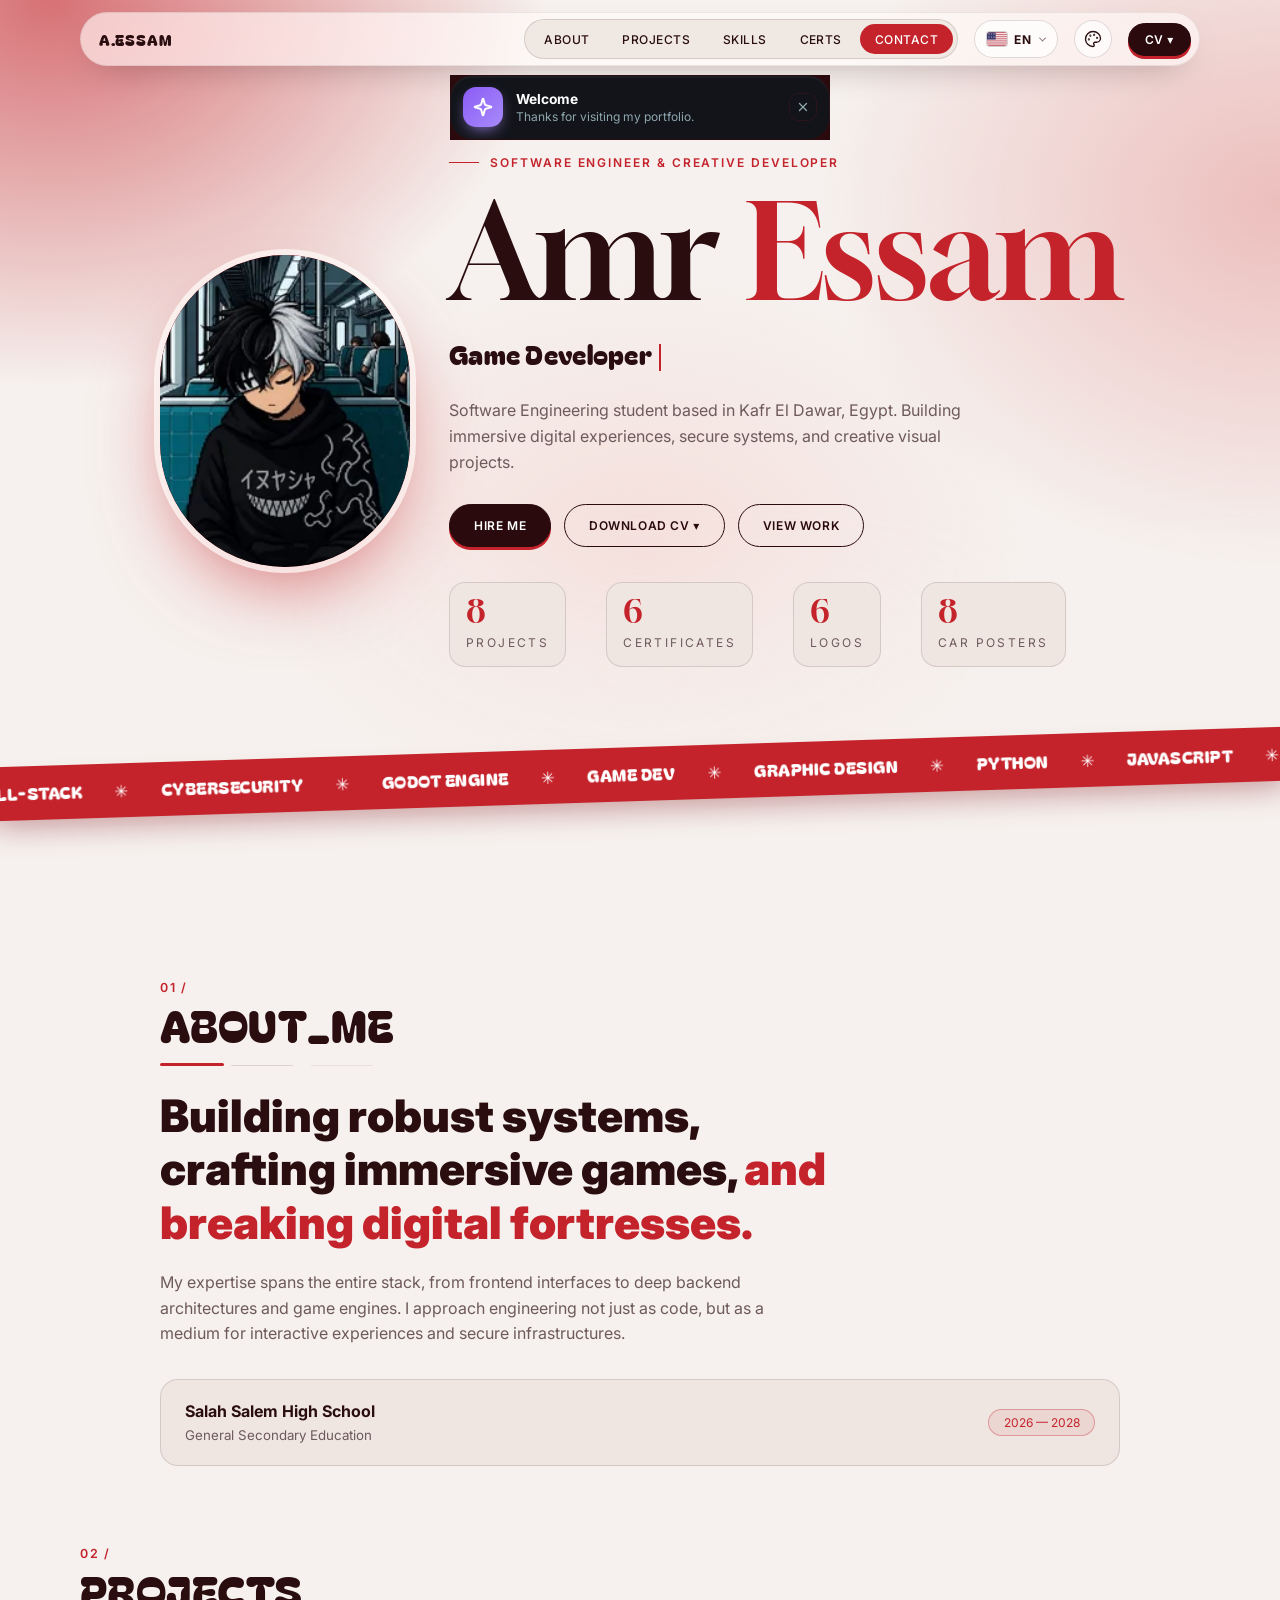
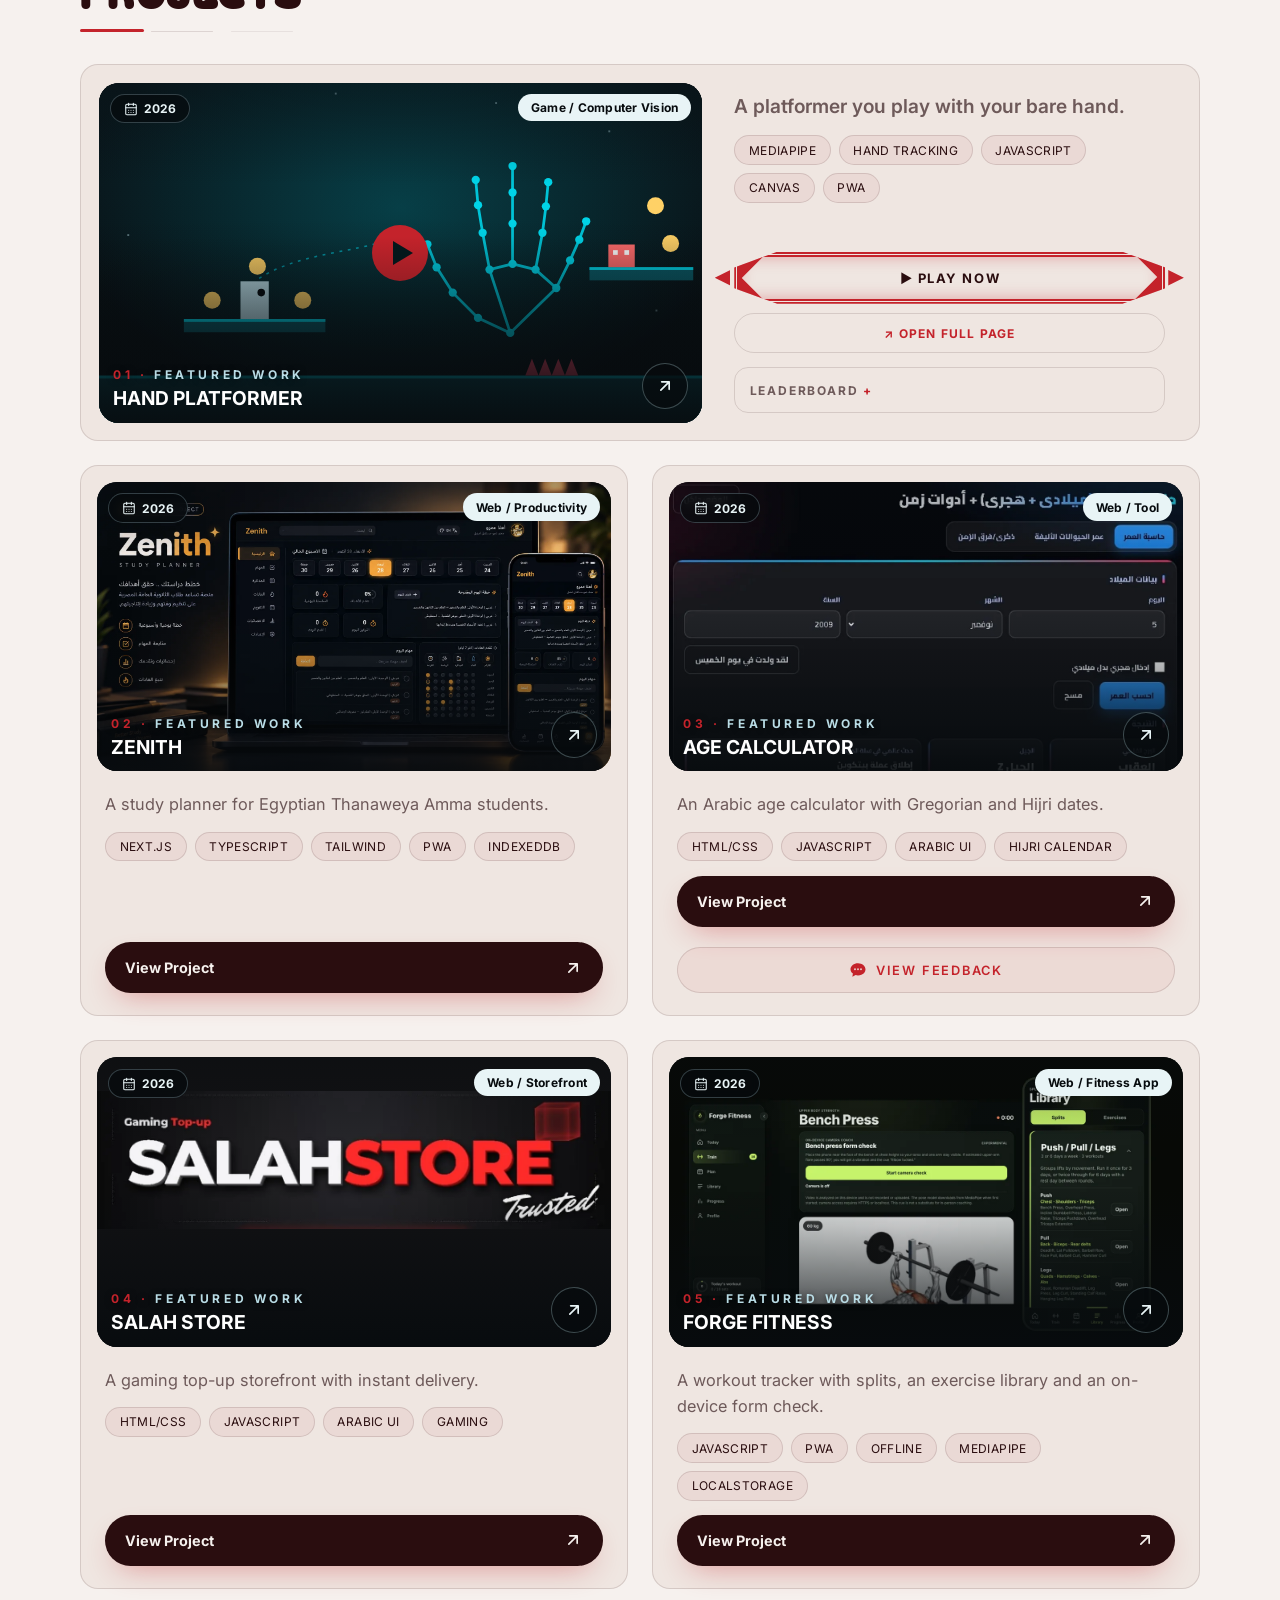
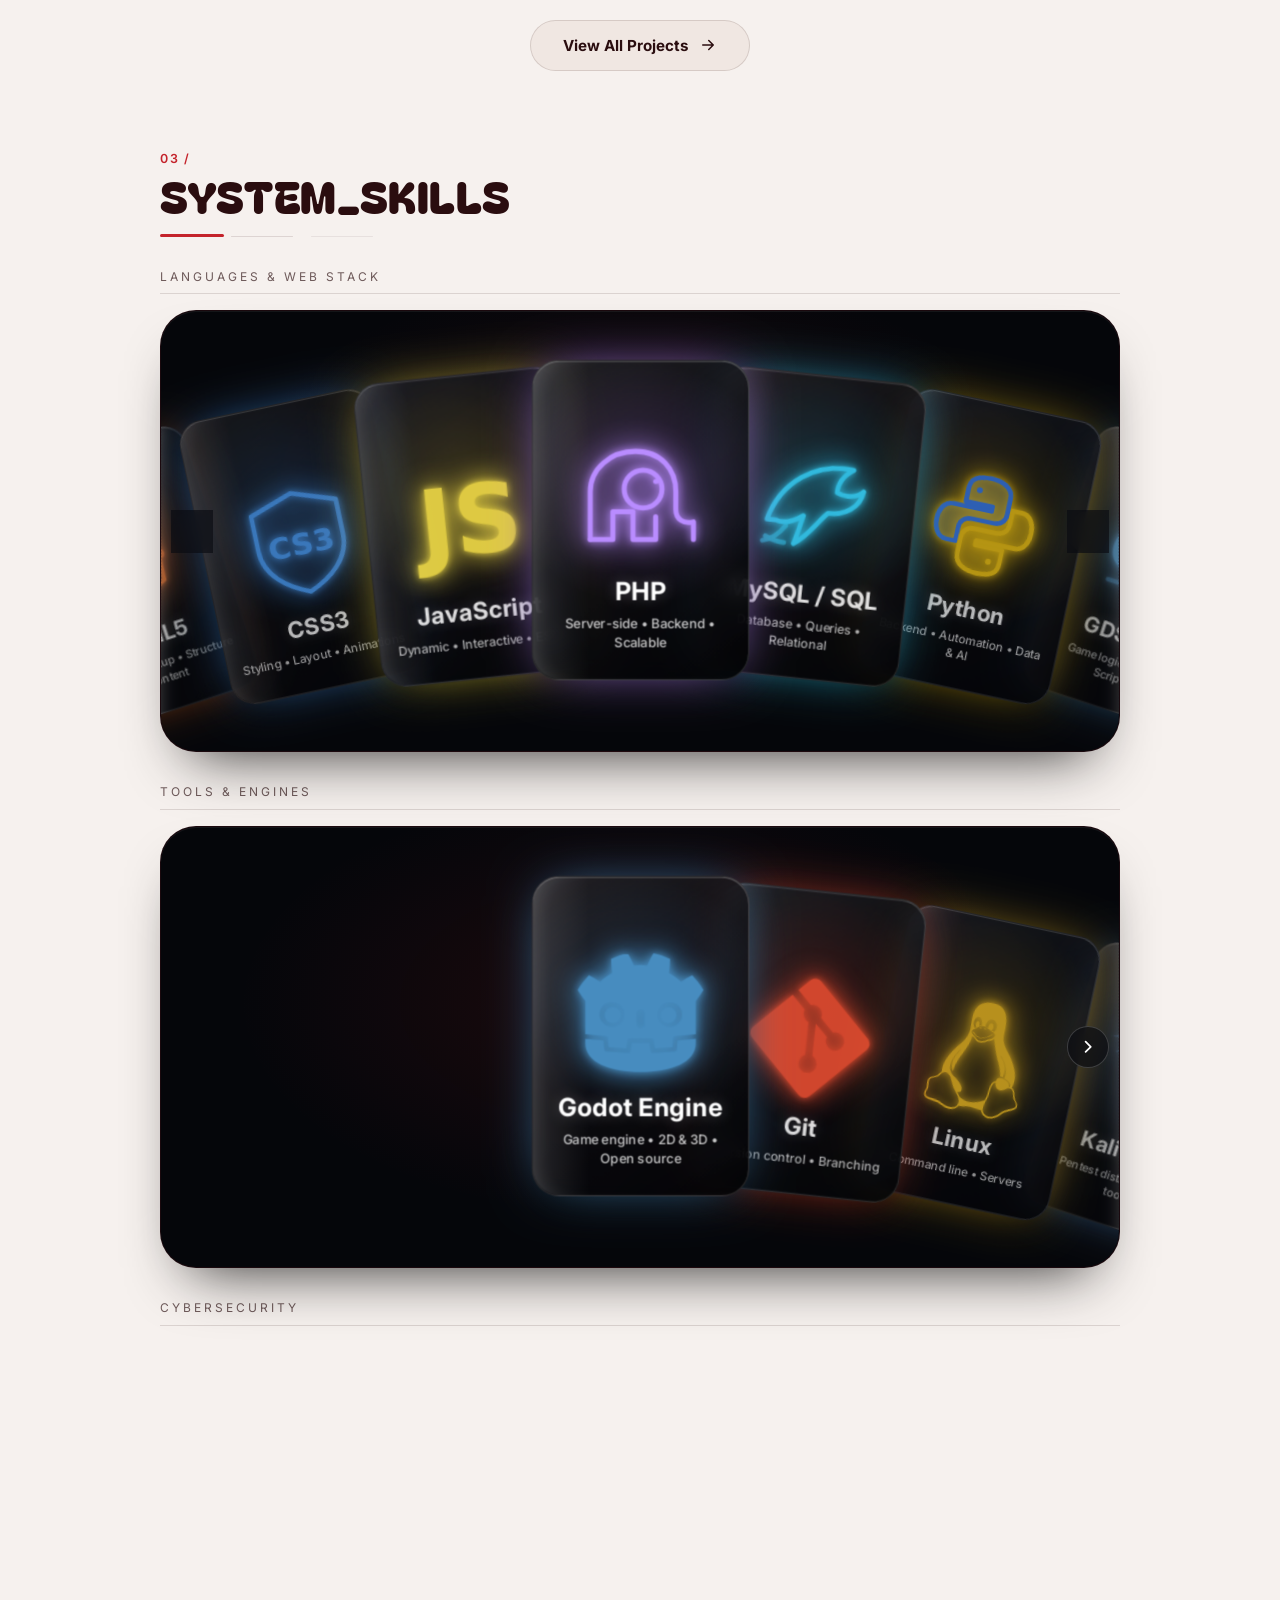
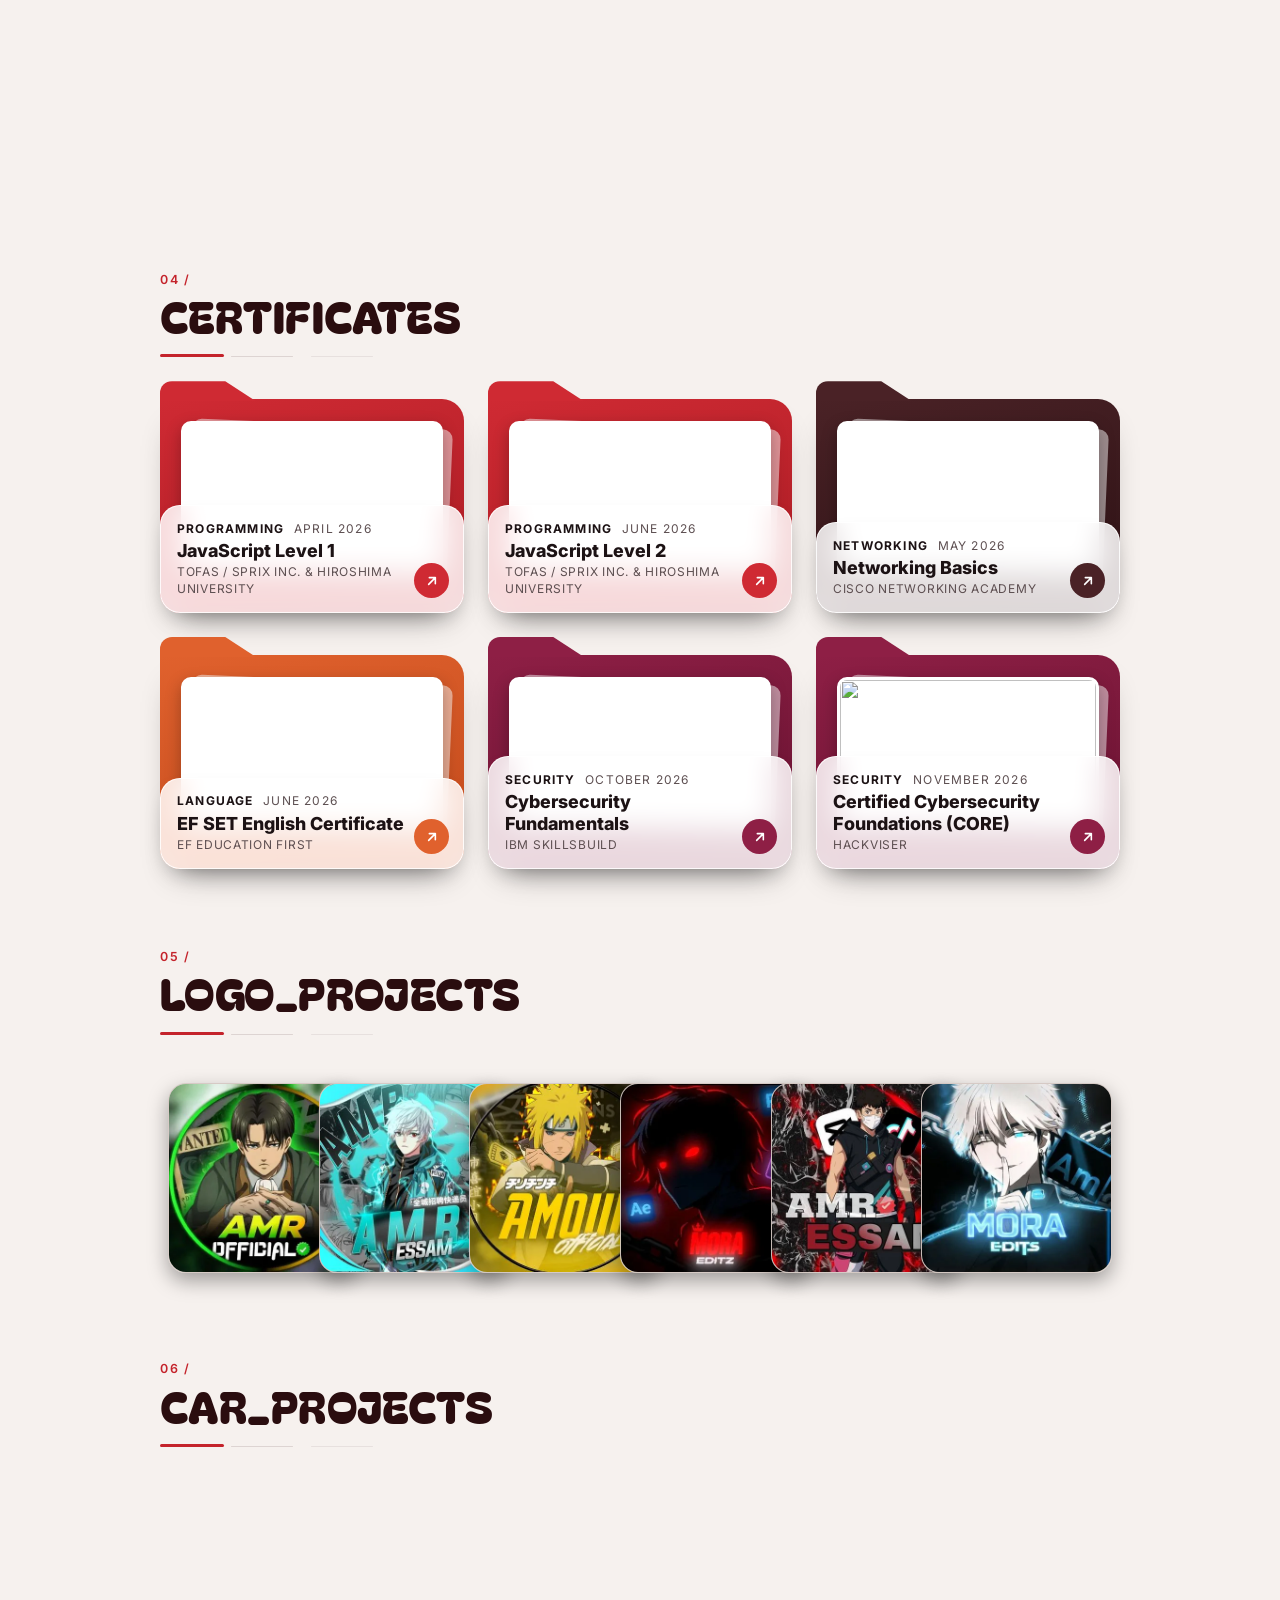
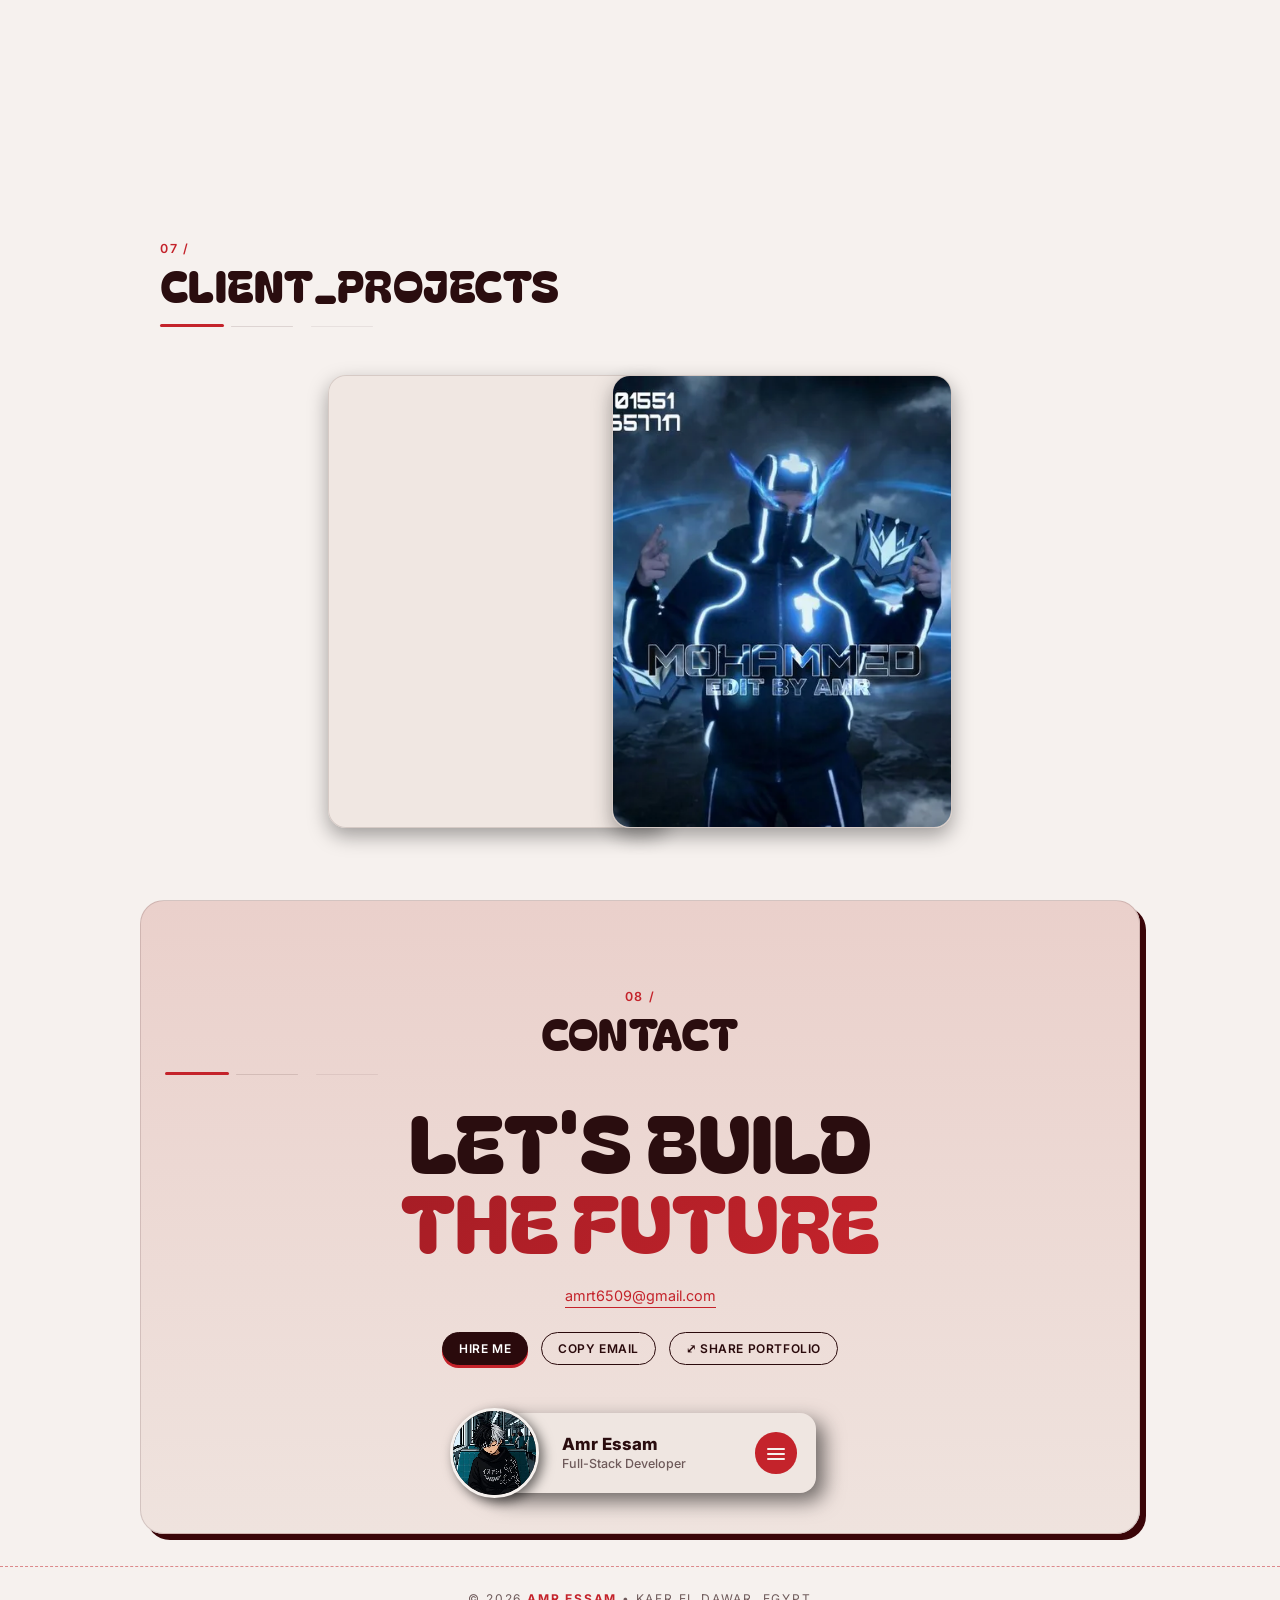
==== commit 60fb9e93: "Add files via upload" ====
--- a/index.html
+++ b/index.html
@@ -377,7 +377,7 @@
               ><span data-i18n="stat_projects">PROJECTS</span>
             </div>
             <div>
-              <b data-count="5">5</b
+              <b data-count="6">6</b
               ><span data-i18n="stat_certs">CERTIFICATES</span>
             </div>
             <div>
@@ -1011,6 +1011,20 @@
               </span>
             </button>
           </article>
+          <article class="cf" data-tone="sec">
+            <button class="cf-btn" type="button" data-cert="hackviser-core" data-title="Certified Cybersecurity Foundations (CORE)" data-issuer="HACKVISER" data-img="images/hackviser-core.webp" data-alt="Hackviser Certified Cybersecurity Foundations (CORE) certificate" data-id="HV-CORE-QLVAWFC2" data-verify="https://hackviser.com/verify?id=HV-CORE-QLVAWFC2" data-note="Issued by Hackviser · verifiable online" aria-haspopup="dialog" aria-label="View certificate: Certified Cybersecurity Foundations (CORE)">
+              <span class="cf-folder" aria-hidden="true">
+                <span class="cf-sheet cf-sheet-b"></span>
+                <span class="cf-sheet cf-sheet-f"><img width="1600" height="1032" src="images/hackviser-core.webp" alt="" loading="lazy" decoding="async" /></span>
+              </span>
+              <span class="cf-info">
+                <span class="cf-meta"><span class="cf-cat" data-i18n="f_sec">SECURITY</span><time datetime="2026-11">November 2026</time></span>
+                <span class="cf-title">Certified Cybersecurity Foundations (CORE)</span>
+                <span class="cf-by">HACKVISER</span>
+                <span class="cf-go" aria-hidden="true"><svg viewBox="0 0 24 24" fill="none" stroke="currentColor" stroke-width="2.4" stroke-linecap="round" stroke-linejoin="round"><path d="M7 17 17 7M8 7h9v9"/></svg></span>
+              </span>
+            </button>
+          </article>
         </div>
         <!-- legacy hooks: main.js still looks these up by id; hidden, unused -->
         <div hidden aria-hidden="true">
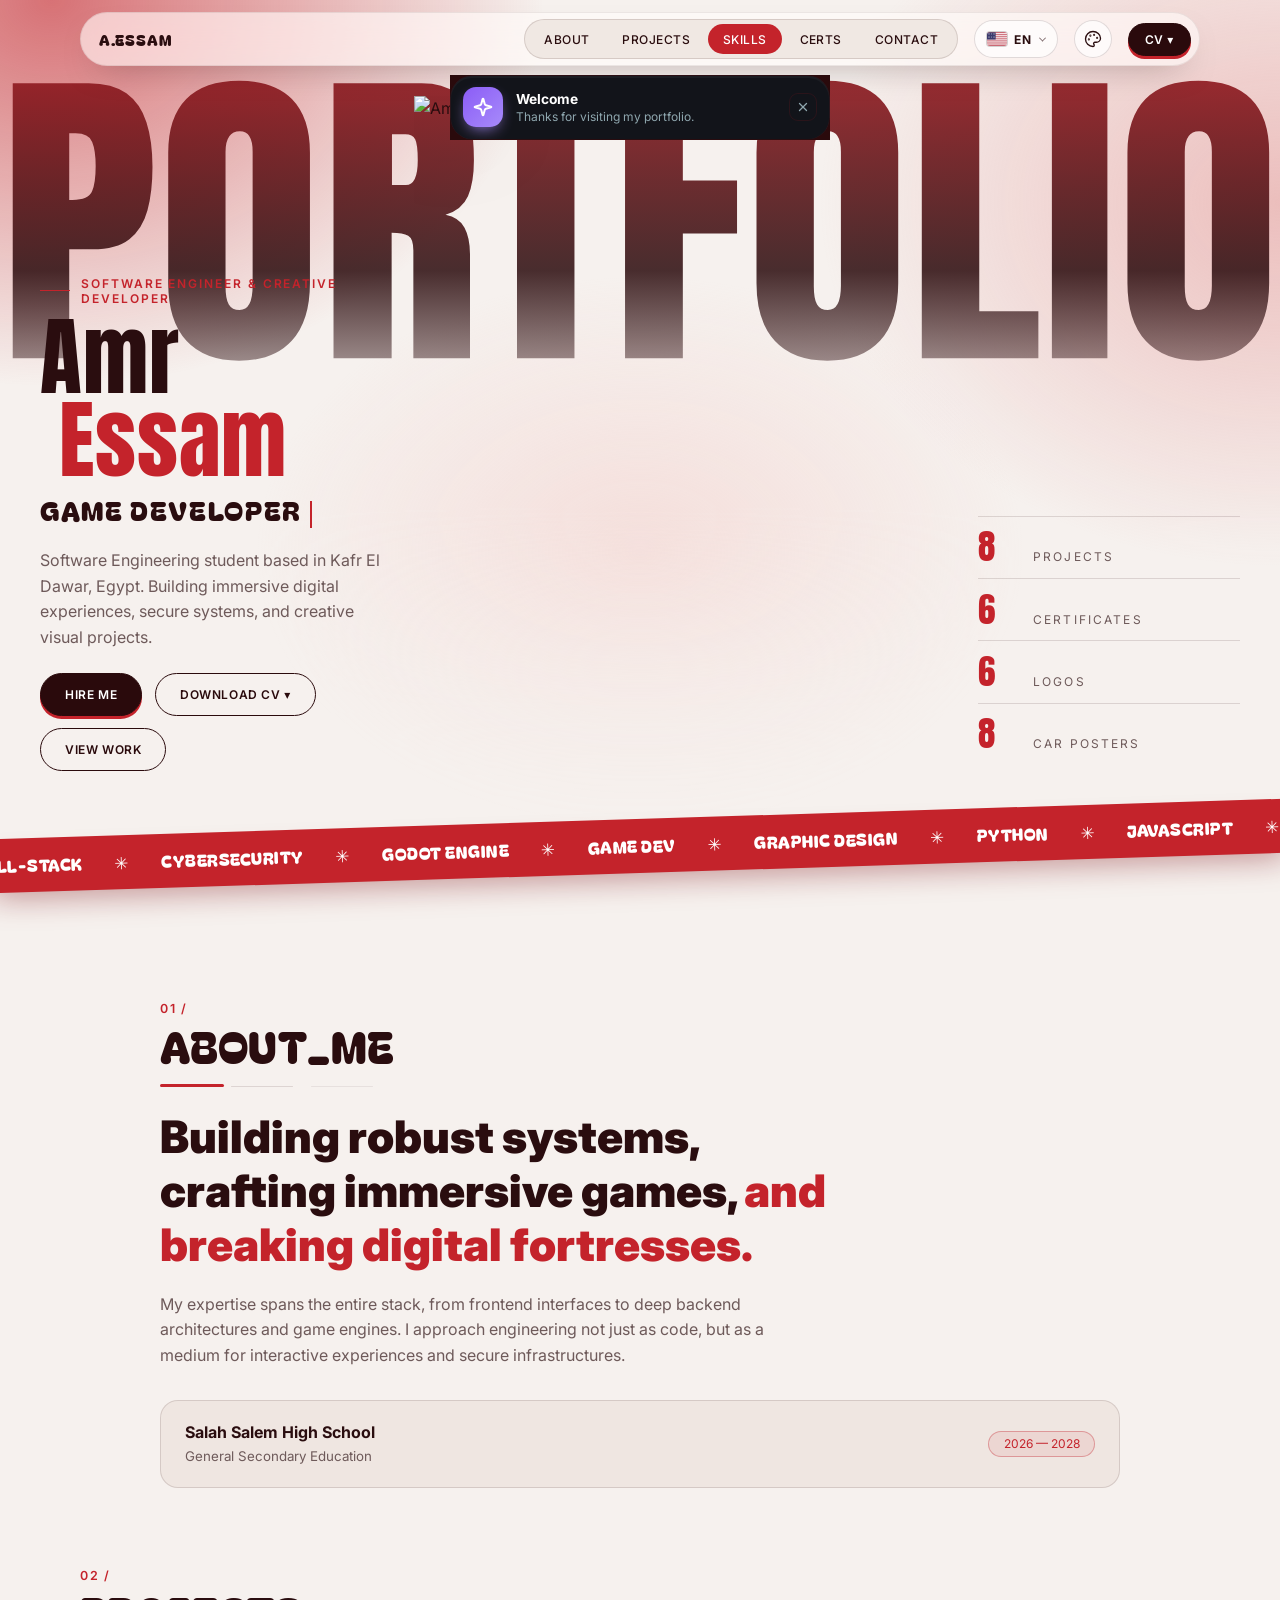
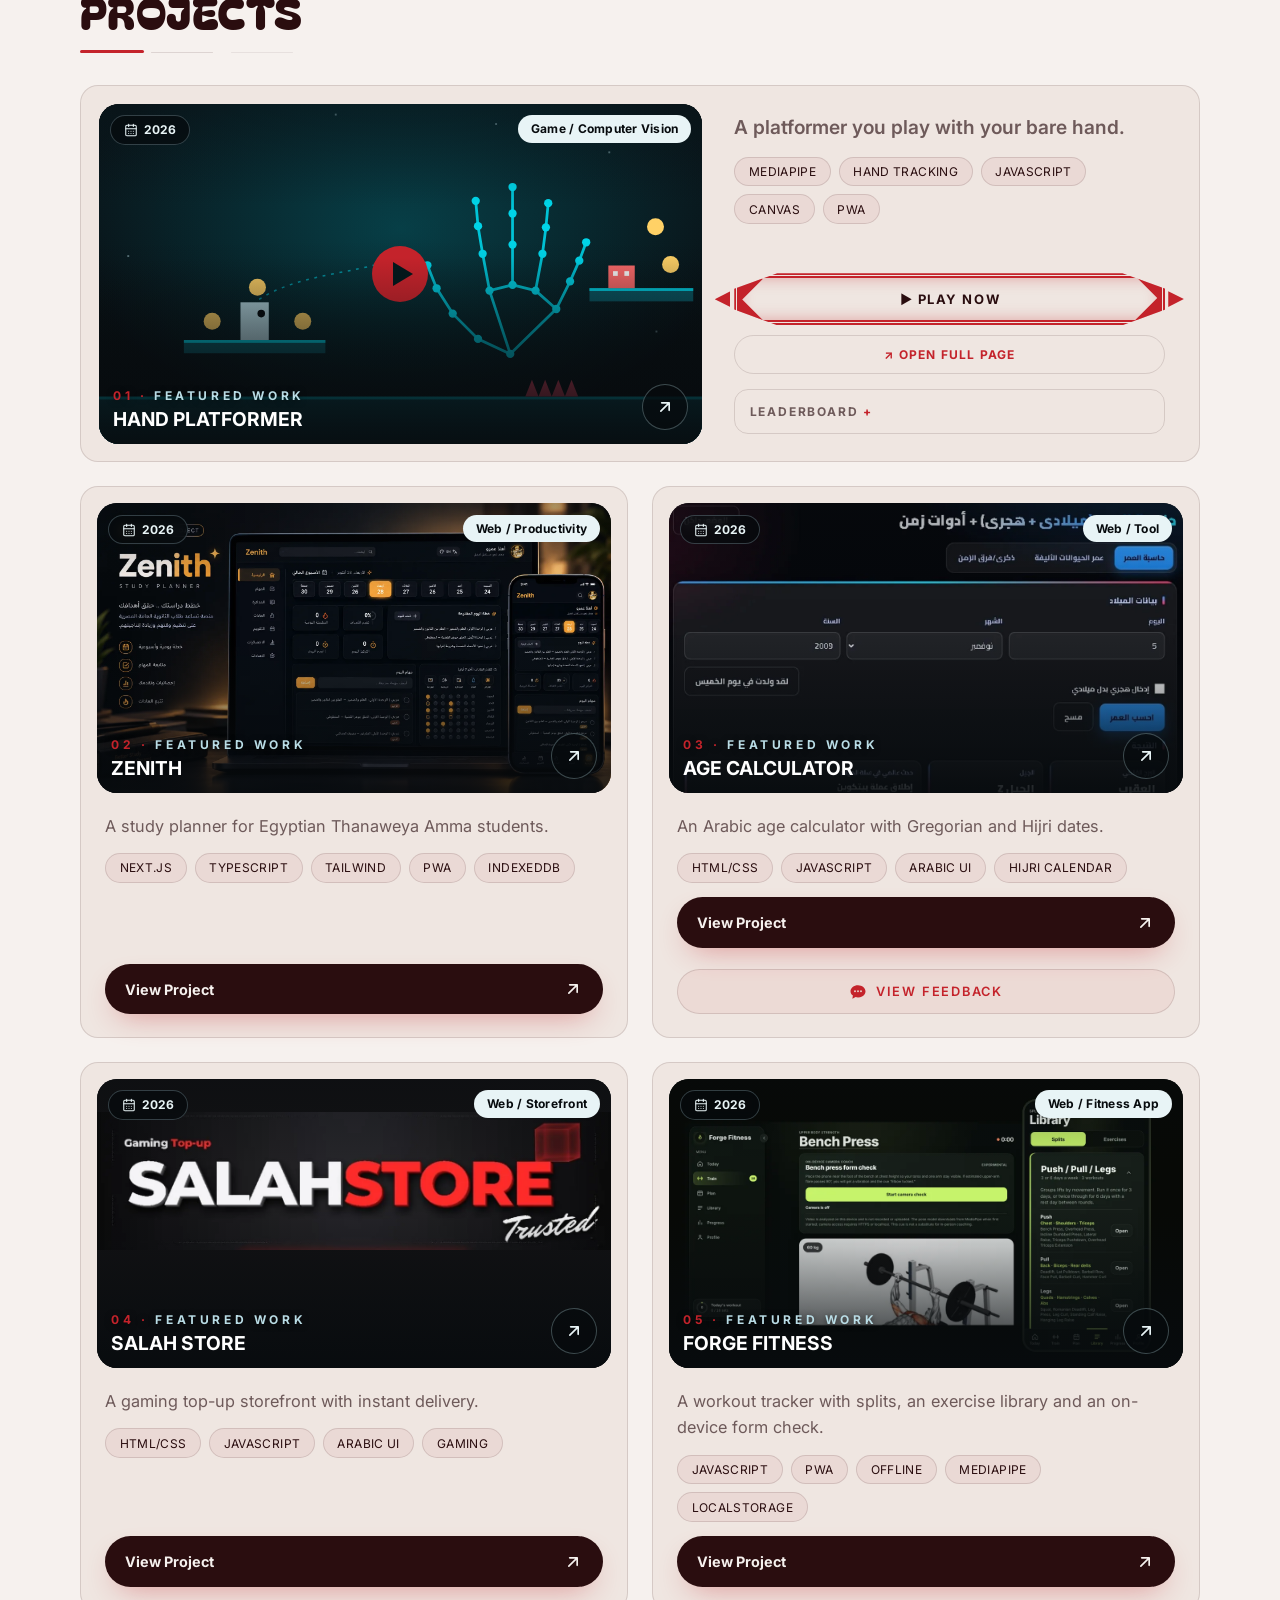
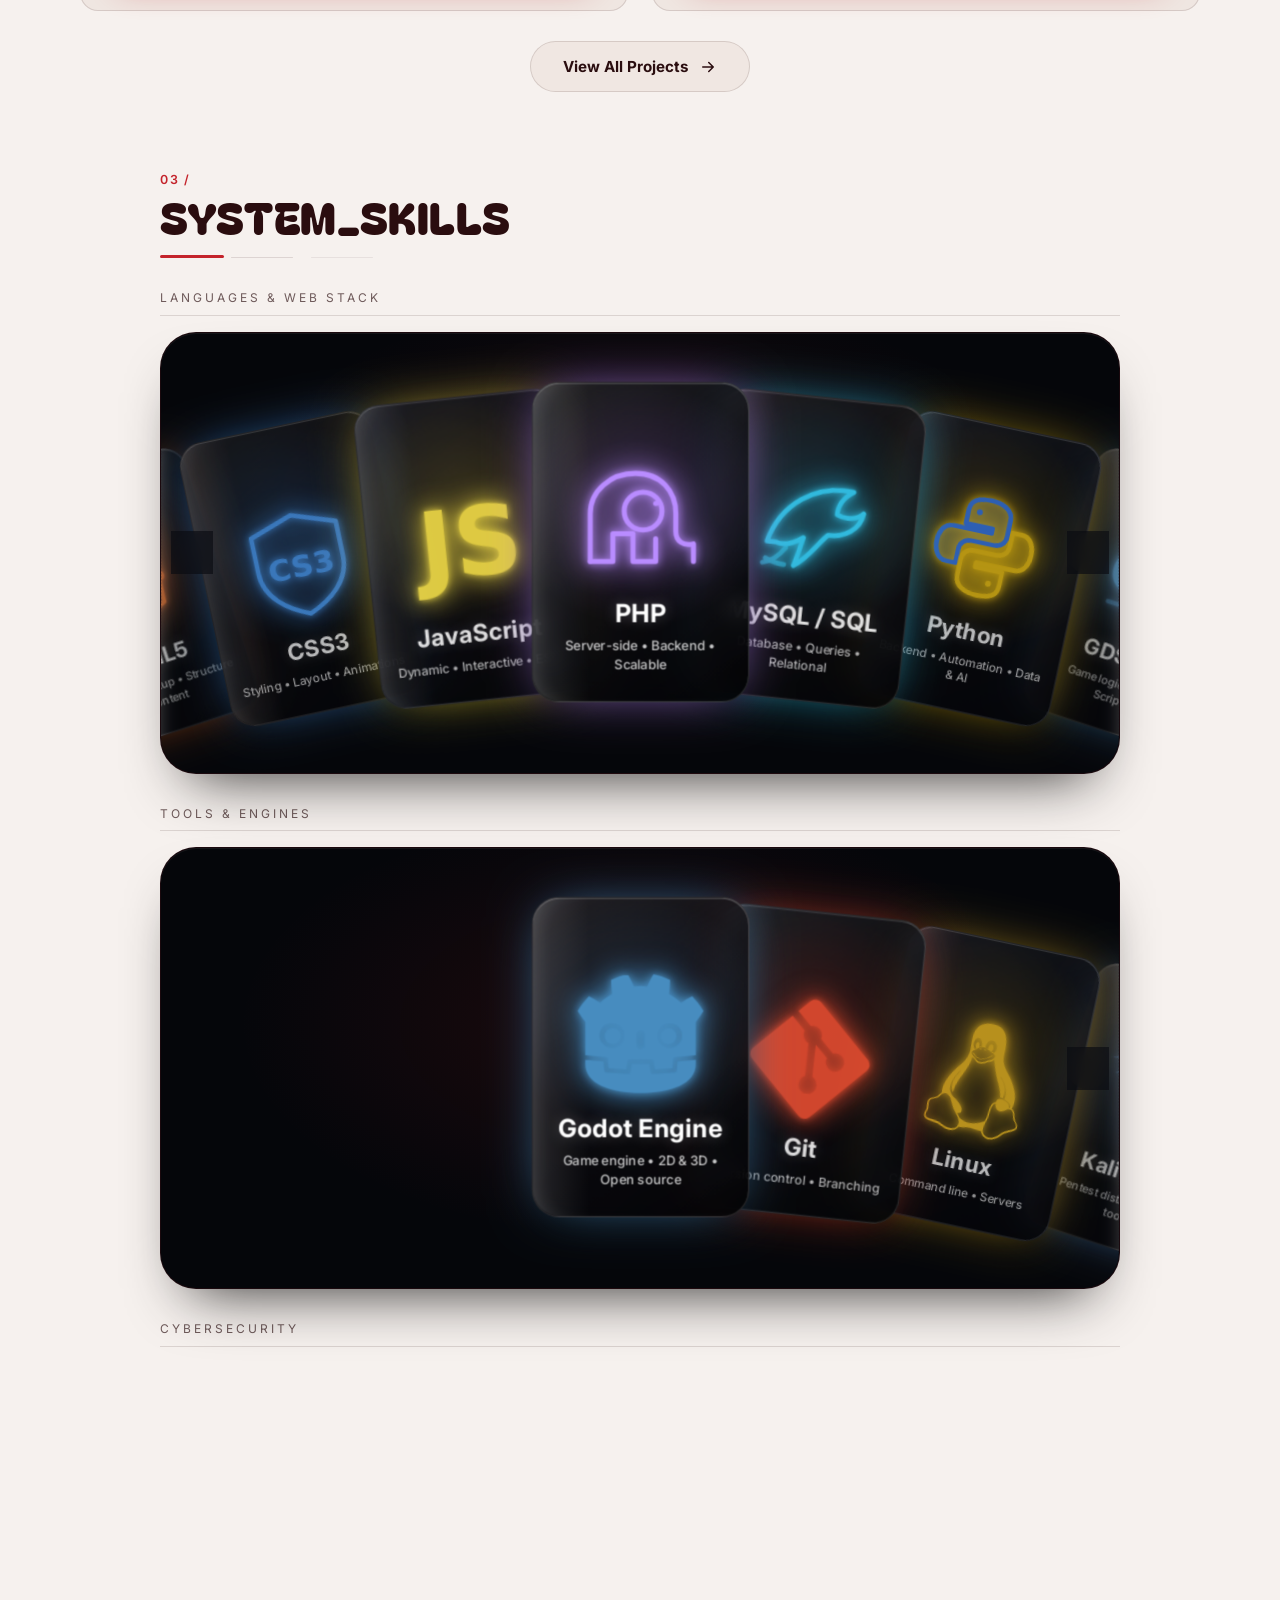
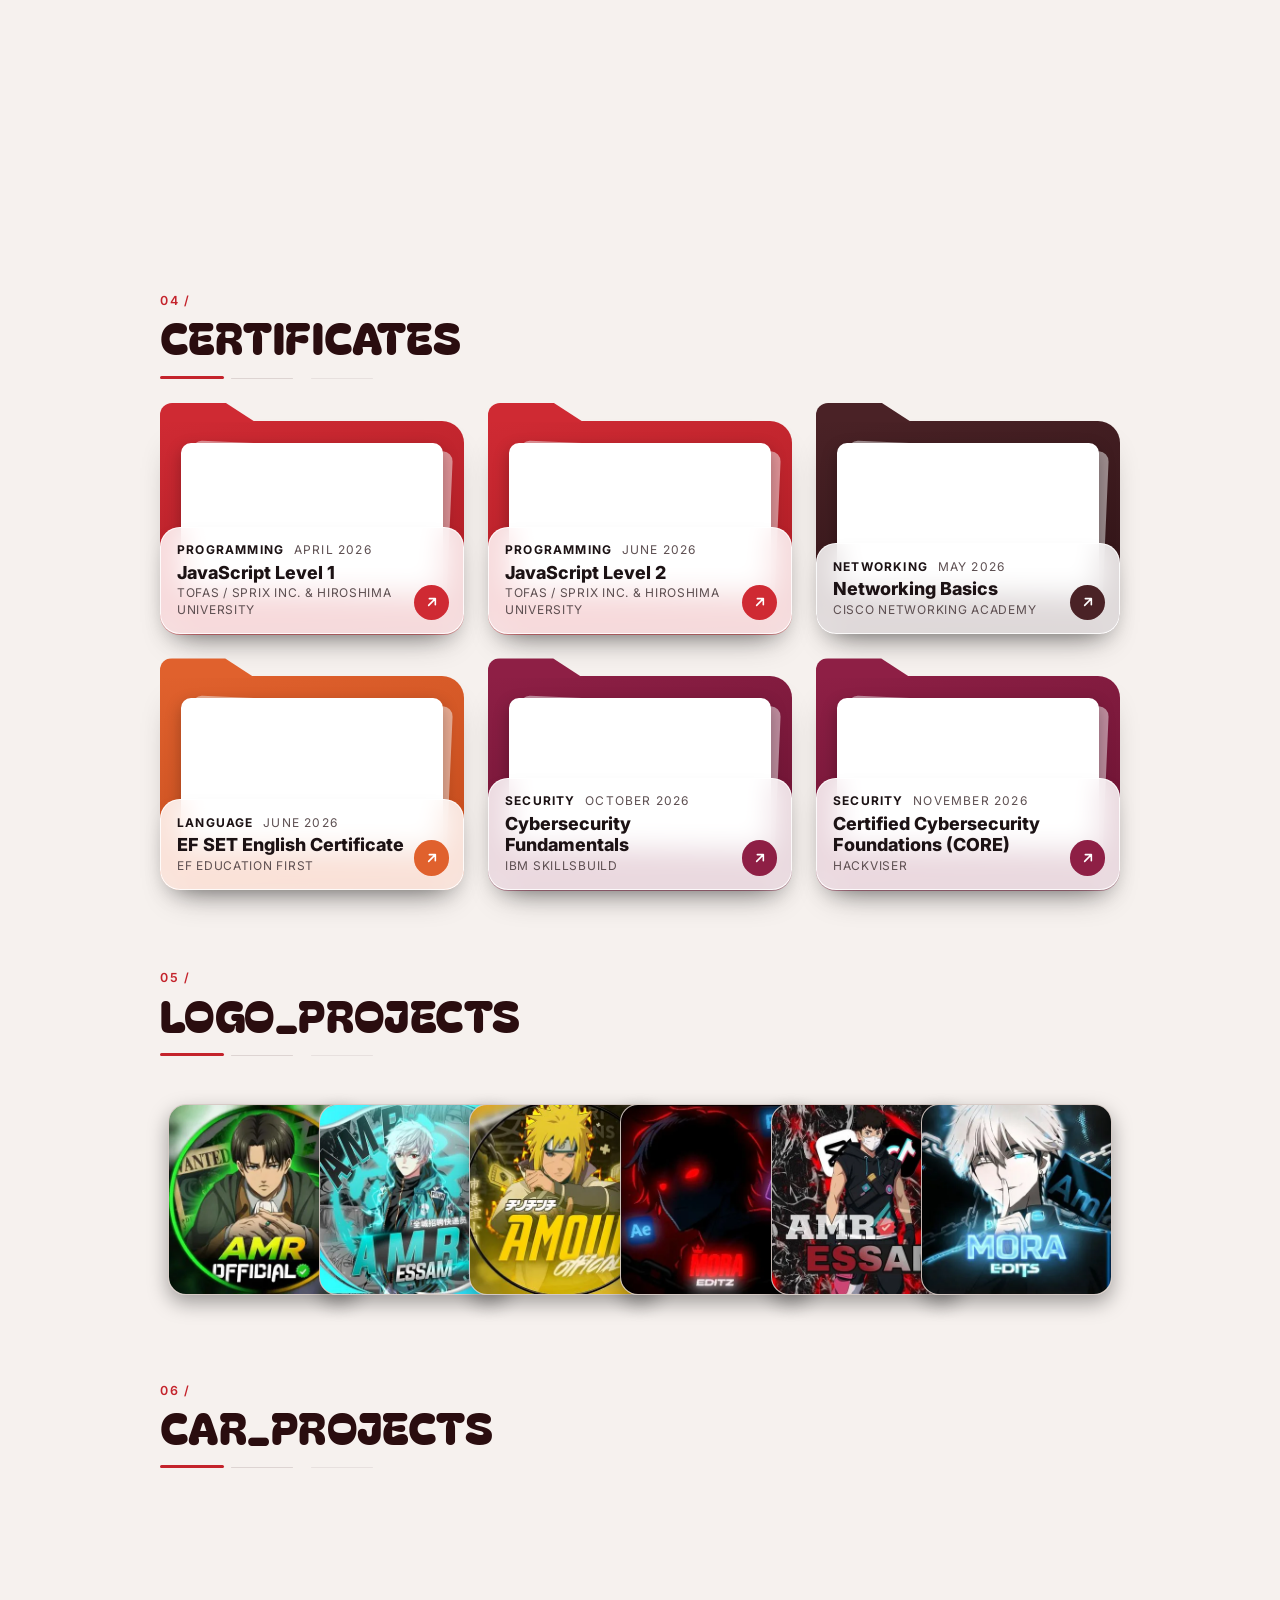
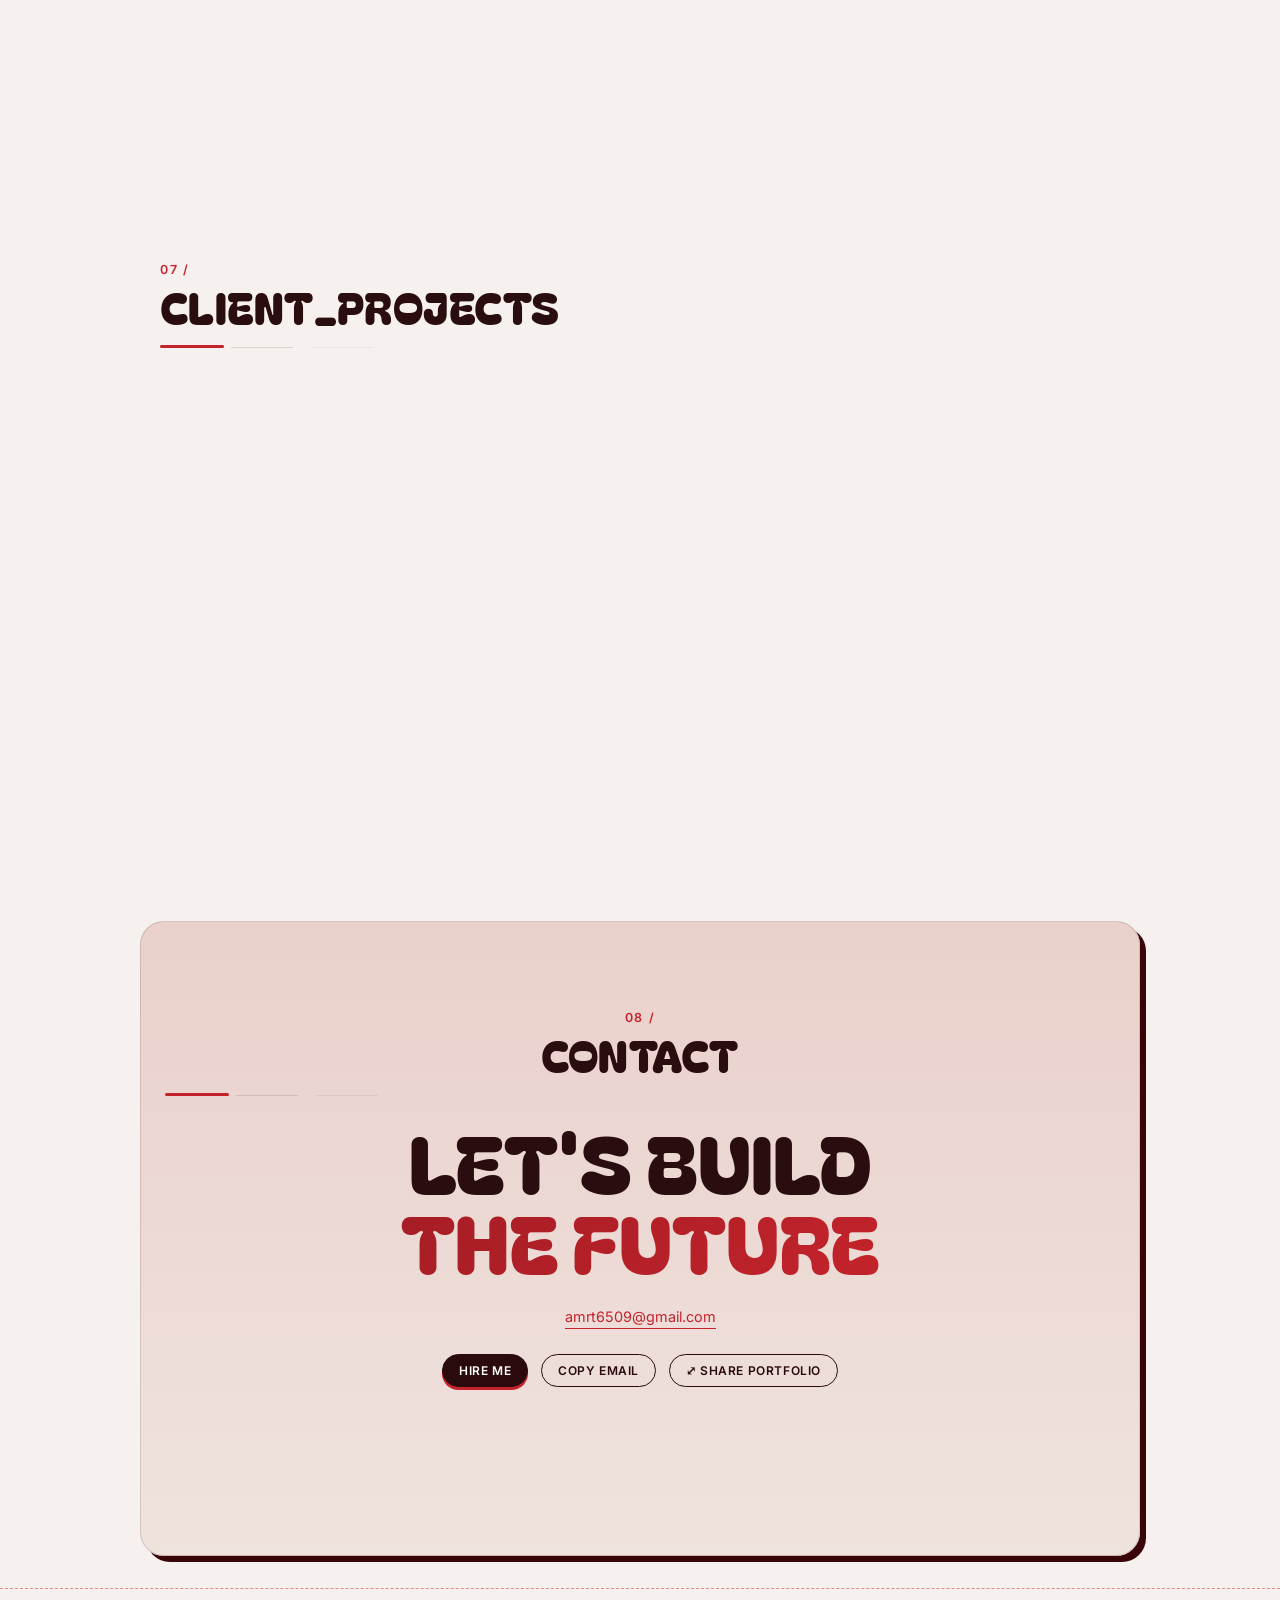
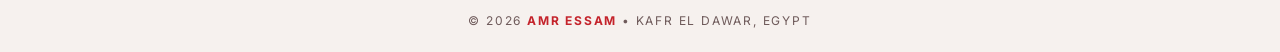
==== commit 50d4fd0d: "Add files via upload" ====
--- a/index.html
+++ b/index.html
@@ -108,21 +108,21 @@
     <link
       rel="preload"
       as="image"
-      href="images/avatar-250.webp"
-      imagesrcset="images/avatar-250.webp 1x, images/avatar-500.webp 2x"
+      href="images/avatar-crimson-640.webp"
+      imagesrcset="images/avatar-crimson-640.webp 1x, images/avatar-crimson-1024.webp 2x"
       fetchpriority="high"
     />
     <!-- fonts load without blocking first paint (system fonts show until they arrive) -->
     <link
       rel="stylesheet"
-      href="https://fonts.googleapis.com/css2?family=JetBrains+Mono:wght@400;700&family=Inter:wght@400;700;900&family=Cairo:wght@400;700;900&display=swap"
+      href="https://fonts.googleapis.com/css2?family=Anton&family=JetBrains+Mono:wght@400;700&family=Inter:wght@400;700;900&family=Cairo:wght@400;700;900&display=swap"
       media="print"
       onload="this.media='all'"
     />
     <noscript>
       <link
         rel="stylesheet"
-        href="https://fonts.googleapis.com/css2?family=JetBrains+Mono:wght@400;700&family=Inter:wght@400;700;900&family=Cairo:wght@400;700;900&display=swap"
+        href="https://fonts.googleapis.com/css2?family=Anton&family=JetBrains+Mono:wght@400;700&family=Inter:wght@400;700;900&family=Cairo:wght@400;700;900&display=swap"
       />
     </noscript>
     <link rel="stylesheet" href="style.css" />
@@ -130,6 +130,7 @@
     <link rel="stylesheet" href="themes/crimson.css" />
     <link rel="stylesheet" href="themes/azure.css" />
     <link rel="stylesheet" href="certs.css" />
+    <link rel="stylesheet" href="hero-portfolio.css" />
     <script>
       /* runs before paint: restores theme + language (first visit uses the Crimson theme), enables reveal animations */
       var de = document.documentElement,
@@ -325,15 +326,36 @@
     <main>
       <!-- HERO -->
       <section class="wrap hero" id="hero">
+        <svg class="hero-word" viewBox="0 0 1000 235" preserveAspectRatio="none" aria-hidden="true" focusable="false">
+          <defs>
+            <linearGradient id="hwg" x1="0" y1="0" x2="0" y2="1">
+              <stop offset="0" style="stop-color: var(--accent)" stop-opacity="0.95" />
+              <stop offset="0.6" style="stop-color: var(--teal)" stop-opacity="0.85" />
+              <stop offset="1" style="stop-color: var(--teal)" stop-opacity="0" />
+            </linearGradient>
+          </defs>
+          <text x="0" y="215" textLength="1000" lengthAdjust="spacingAndGlyphs" fill="url(#hwg)" font-family="Anton, Impact, 'Arial Narrow Bold', sans-serif" font-size="250">PORTFOLIO</text>
+        </svg>
         <div class="avatar" data-rise style="--i: 4">
           <img
-            src="images/avatar-250.webp"
-            srcset="images/avatar-250.webp 1x, images/avatar-500.webp 2x"
-            alt="Amr Essam profile photo"
-            width="250"
-            height="250"
+            class="av av-crimson"
+            src="images/avatar-crimson-640.webp"
+            srcset="images/avatar-crimson-640.webp 1x, images/avatar-crimson-1024.webp 2x"
+            alt="Amr Essam"
+            width="640"
+            height="800"
             decoding="async"
             fetchpriority="high"
+          />
+          <img
+            class="av av-azure"
+            src="images/avatar-azure-640.webp"
+            srcset="images/avatar-azure-640.webp 1x, images/avatar-azure-1024.webp 2x"
+            alt="Amr Essam"
+            width="640"
+            height="800"
+            decoding="async"
+            fetchpriority="low"
           />
         </div>
         <div>
--- a/hero-portfolio.css
+++ b/hero-portfolio.css
@@ -0,0 +1,123 @@
+/* ===== Hero v2: big PORTFOLIO word behind a large centered character (theme-aware via --accent / --teal) ===== */
+.hero { position: relative; isolation: isolate; }
+.hero.wrap { max-width: 1240px; }
+
+/* the word is an SVG stretched to an exact width, so it is ALWAYS fully visible whatever font loads */
+.hero .hero-word {
+  position: absolute;
+  top: 5.2rem;
+  left: 50%;
+  width: min(100vw, 1400px);
+  height: auto;
+  transform: translateX(-50%);
+  z-index: -1;
+  overflow: visible;
+  pointer-events: none;
+  user-select: none;
+}
+
+/* the character: big, centered, fades softly at the bottom */
+.hero .avatar {
+  position: relative;
+  z-index: 1;
+  width: min(88vw, 460px);
+  aspect-ratio: 4 / 5;
+  margin: 0 auto;
+  padding: 0;
+  border-radius: 0;
+  background: none;
+  box-shadow: none;
+  justify-self: center;
+  overflow: visible;
+  -webkit-mask-image: linear-gradient(#000 80%, transparent 100%);
+  mask-image: linear-gradient(#000 80%, transparent 100%);
+}
+.hero .avatar img {
+  width: 100%;
+  height: 100%;
+  object-fit: contain;
+  object-position: 50% 0;
+  border-radius: 0;
+  image-rendering: auto;
+  filter: drop-shadow(0 24px 40px rgba(0, 0, 0, 0.35));
+}
+
+
+/* text */
+.hero .tag-line, .hero .name, .hero .role, .hero .lead, .hero .row, .hero .stats { position: relative; z-index: 2; }
+.hero .name {
+  font-family: "Anton", Impact, "Arial Narrow Bold", sans-serif;
+  font-weight: 400;
+  text-transform: uppercase;
+  letter-spacing: 0.01em;
+  line-height: 0.95;
+  font-size: clamp(3.2rem, 13vw, 5.4rem);
+}
+.hero .name span, .hero .name em { font-weight: 400; }
+html[dir="rtl"] .hero .name, html[lang="ar"] .hero .name { font-family: "Cairo", var(--sans); font-weight: 900; letter-spacing: 0; }
+.hero .role { text-transform: uppercase; letter-spacing: 0.06em; }
+
+/* stats */
+.hero .stats { flex-direction: column; gap: 0; margin-top: 1.5rem; }
+.hero .stats > div {
+  display: flex; align-items: baseline; gap: 0.9rem;
+  padding: 0.7rem 0; border: 0; border-top: 1px solid var(--border);
+  background: none; border-radius: 0; box-shadow: none;
+}
+.hero .stats b { font-family: "Anton", Impact, sans-serif; font-weight: 400; font-size: 2.2rem; min-width: 2.4ch; }
+.hero .stats span { letter-spacing: 0.18em; }
+
+/* phones + tablets: word at the top, character over it, text and a stats row underneath */
+@media (max-width: 999px) {
+  .hero { grid-template-columns: minmax(0, 1fr); padding-top: 6rem; gap: 1rem; }
+  .hero .hero-word { height: min(32vw, 240px); }
+  .hero .avatar { order: 0; margin-top: min(11vw, 5rem); }
+  .hero .stats { flex-direction: row; flex-wrap: wrap; gap: 0.4rem 2rem; }
+  .hero .stats > div { flex-direction: column; gap: 0; border-top: 0; padding: 0.3rem 0; }
+}
+@media (min-width: 800px) and (max-width: 999px) {
+  .hero .avatar { width: min(70vw, 520px); }
+}
+
+/* laptops / desktops: text left, big character center, stats right */
+@media (min-width: 1000px) {
+  .hero {
+    grid-template-columns: minmax(0, 1fr) minmax(360px, 540px) minmax(0, 0.75fr);
+    grid-template-rows: 1fr repeat(5, auto) auto;
+    column-gap: 1.5rem;
+    row-gap: 0;
+    align-items: end;
+    min-height: 0;
+    padding-top: 6rem;
+  }
+  .hero > div:not(.avatar):not(.ticker) { display: contents; }
+  .hero .avatar { grid-column: 2; grid-row: 1 / 7; width: 100%; align-self: end; }
+  .hero .tag-line { grid-column: 1; grid-row: 2; }
+  .hero .name     { grid-column: 1; grid-row: 3; margin: 0.6rem 0; }
+  .hero .role     { grid-column: 1; grid-row: 4; }
+  .hero .lead     { grid-column: 1; grid-row: 5; margin: 0.8rem 0 1.4rem; }
+  .hero .row      { grid-column: 1; grid-row: 6; }
+  .hero .stats    { grid-column: 3; grid-row: 2 / 7; align-self: end; margin: 0 0 0.4rem; }
+  .hero .ticker   { grid-row: 7; }
+}
+
+/* one character per theme: red hoodie for Crimson (default), blue hoodie for Azure */
+.hero .avatar { animation: none; }
+.hero .avatar .av-azure { display: none; }
+[data-theme="azure"] .hero .avatar .av-azure { display: block; }
+[data-theme="azure"] .hero .avatar .av-crimson { display: none; }
+
+/* Azure shows the hero inside a rounded panel: keep the word inside it and use the panel's narrower width */
+.hero .stats { display: flex; }
+[data-theme="azure"] .hero { overflow: hidden; }
+[data-theme="azure"] .hero .hero-word { width: 100%; }
+@media (min-width: 1000px) {
+  [data-theme="azure"] .hero {
+    grid-template-columns: minmax(0, 1fr) minmax(280px, 400px) minmax(0, 0.8fr);
+    column-gap: 1rem;
+  }
+  [data-theme="azure"] .hero .name { font-size: clamp(3rem, 5vw, 4.4rem); }
+}
+
+/* Crimson skills ribbon: slower, calmer scroll (was 24s) - raise the number to slow it down more */
+[data-theme="crimson"] .hero .ticker ul { animation-duration: 56s; }
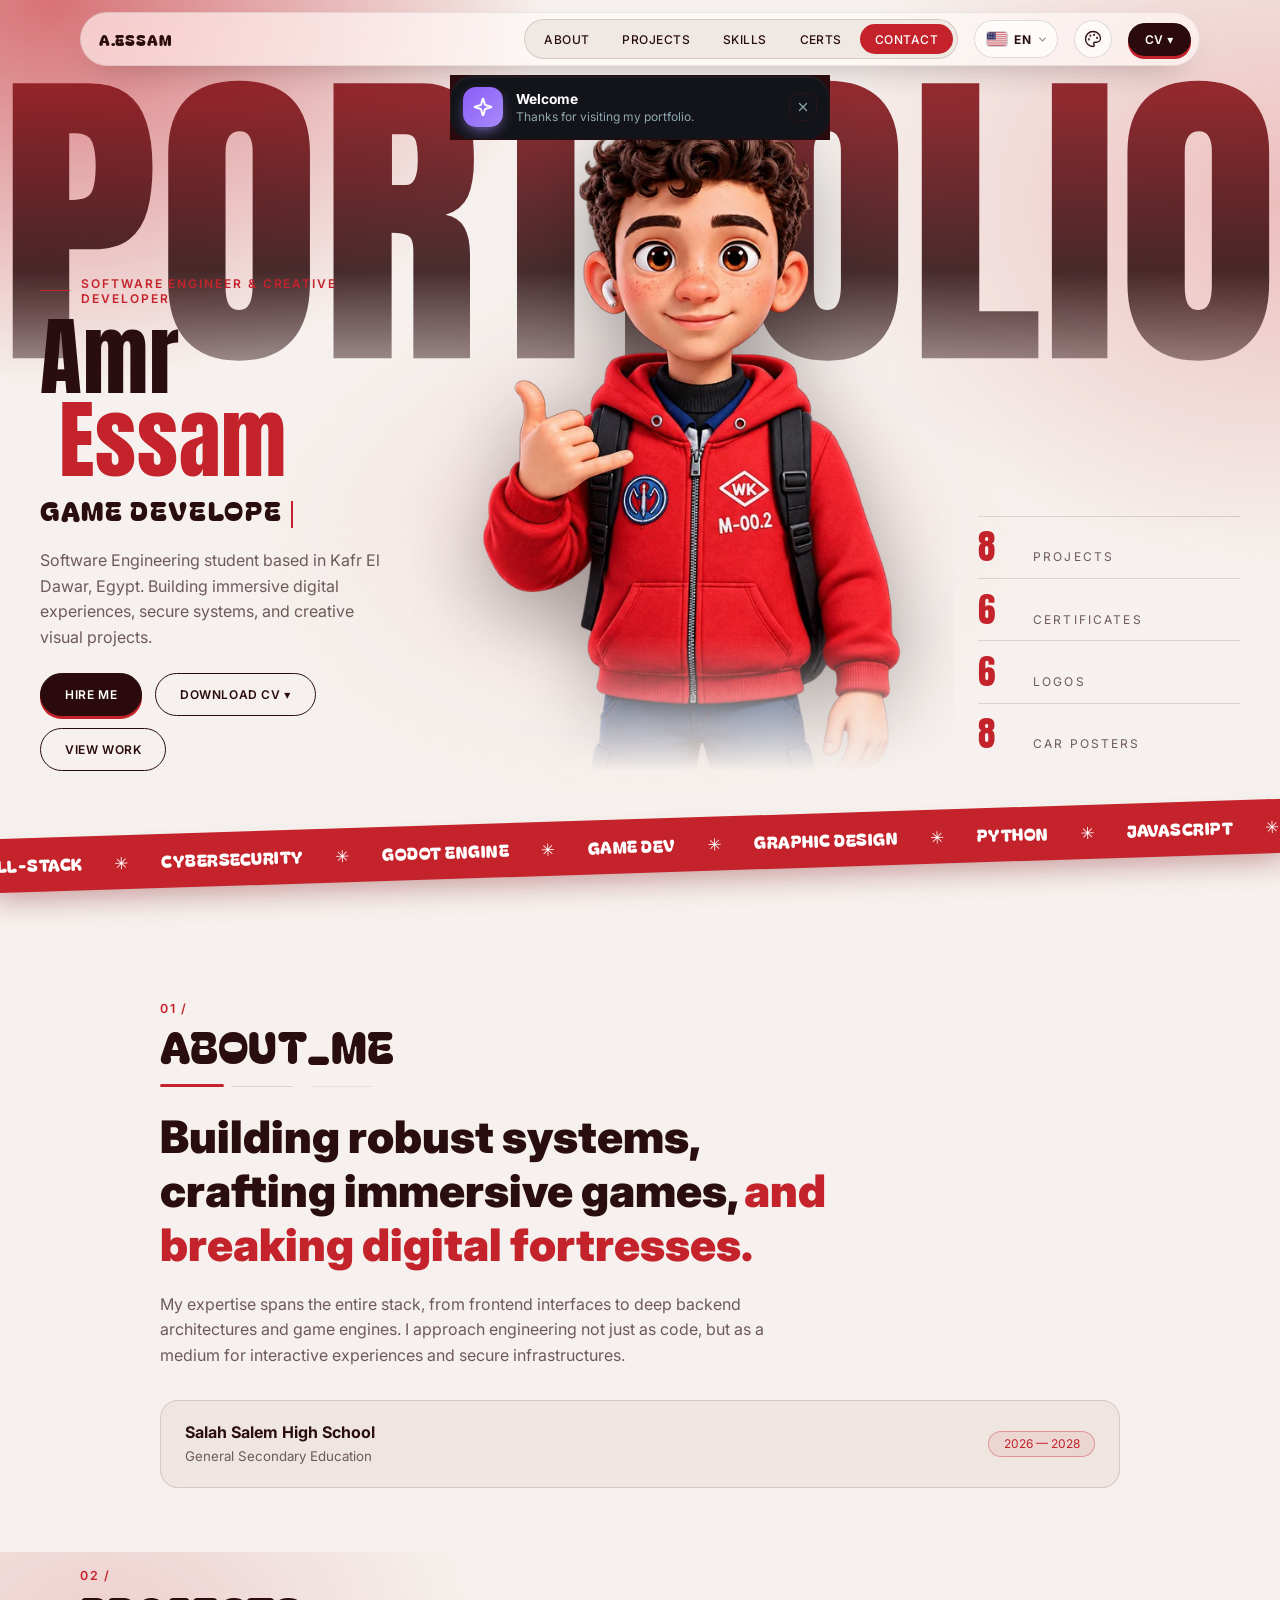
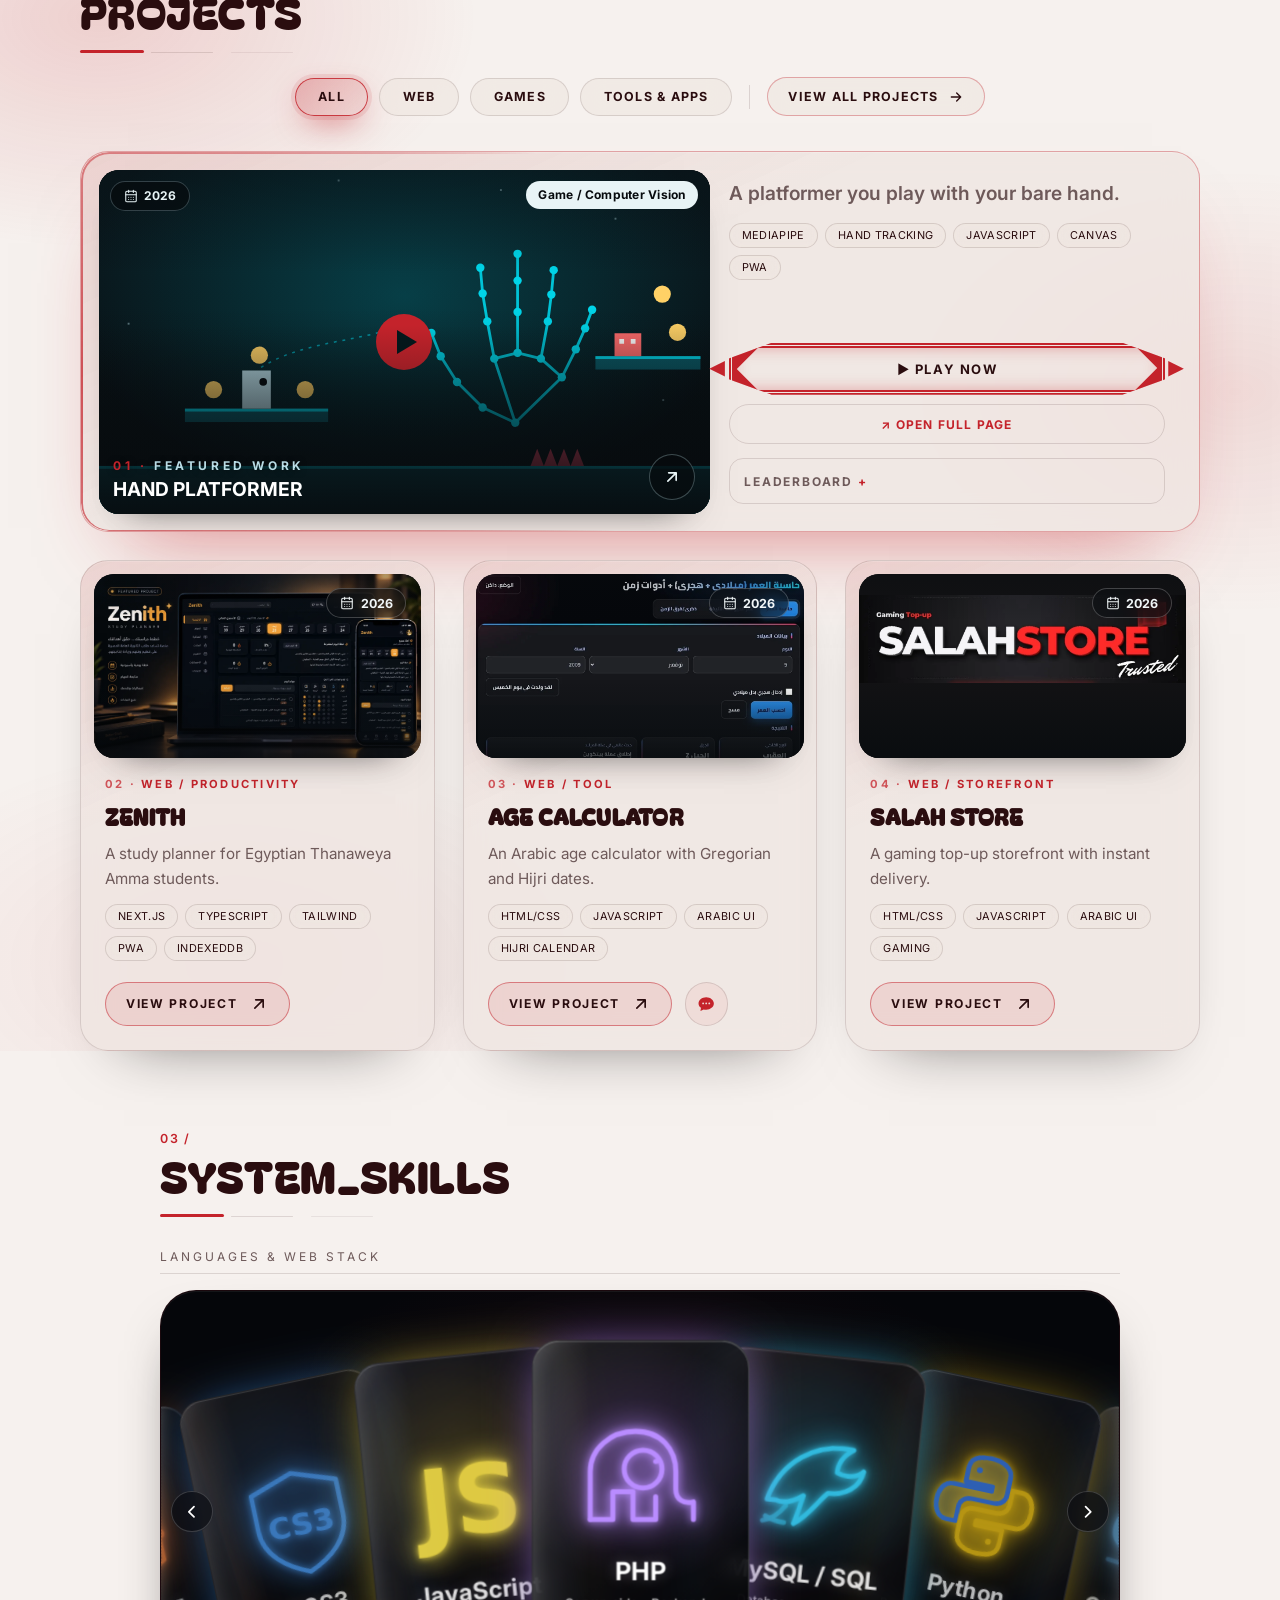
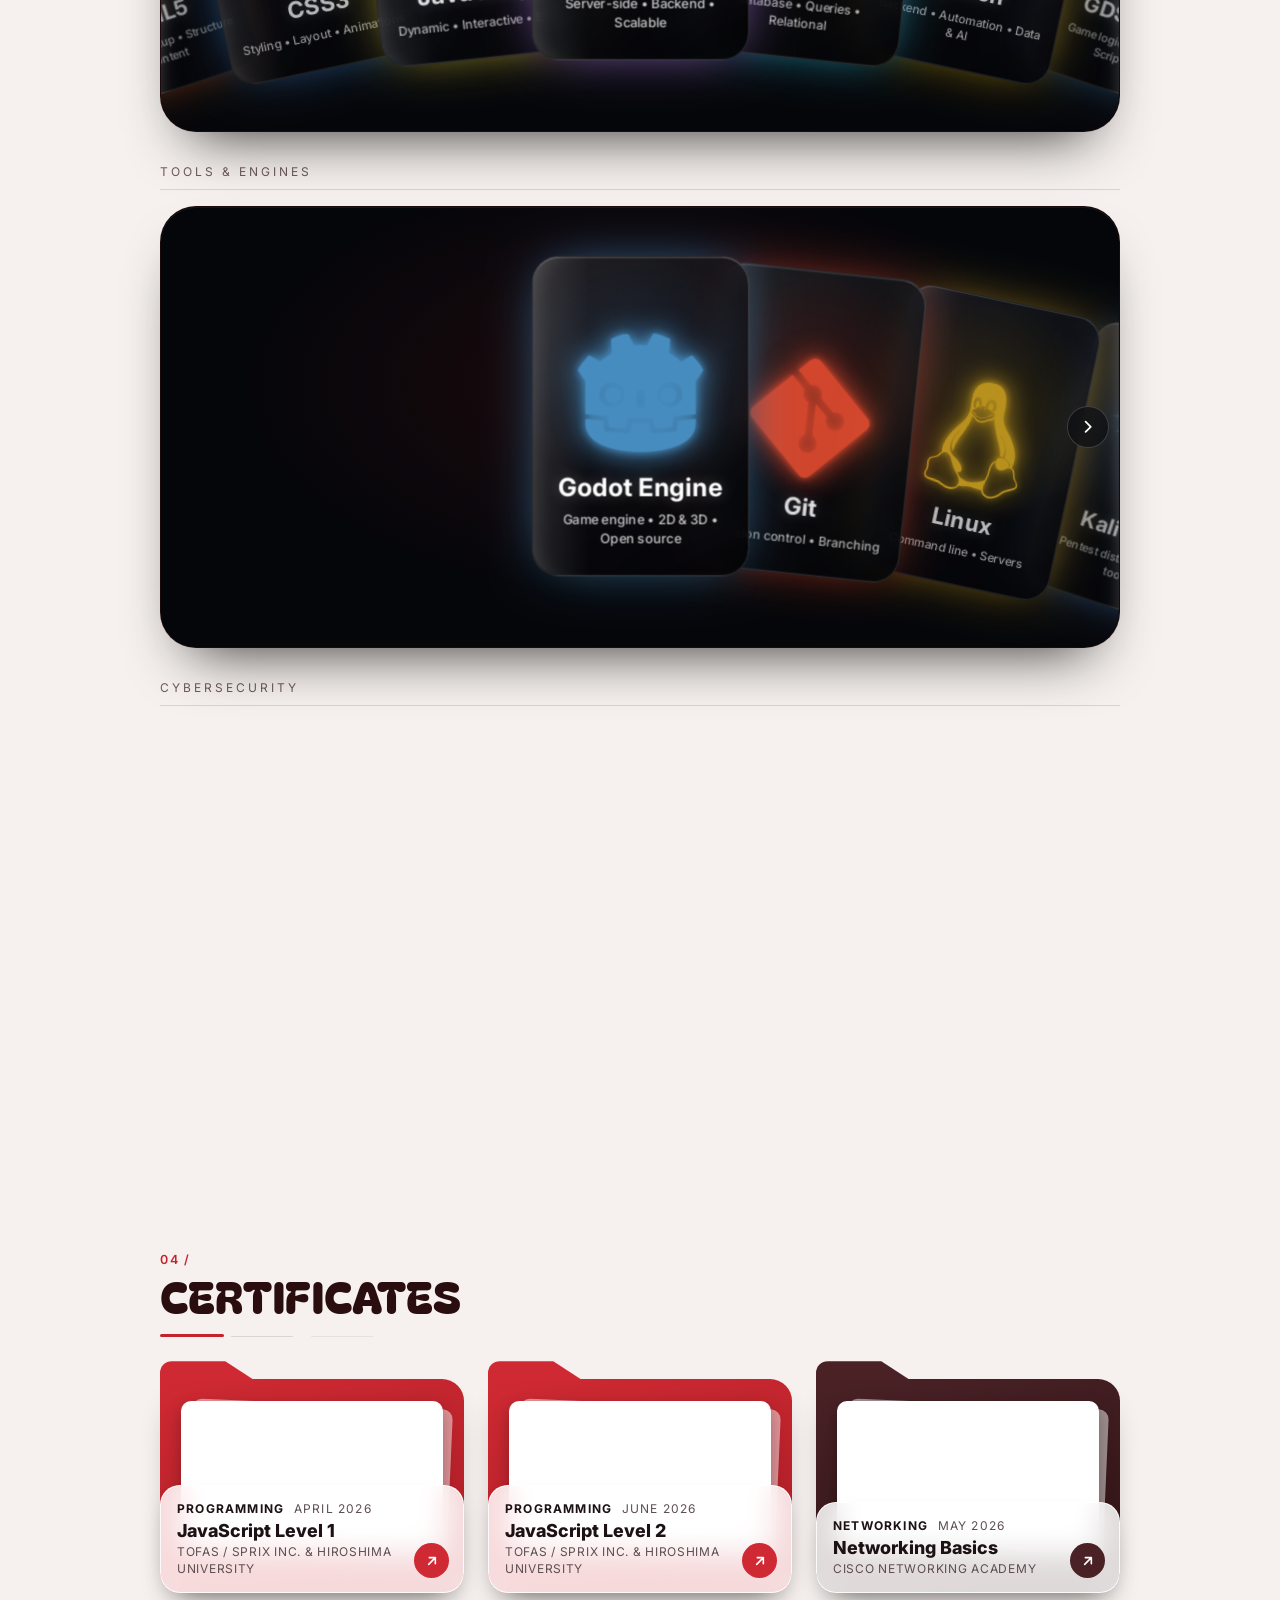
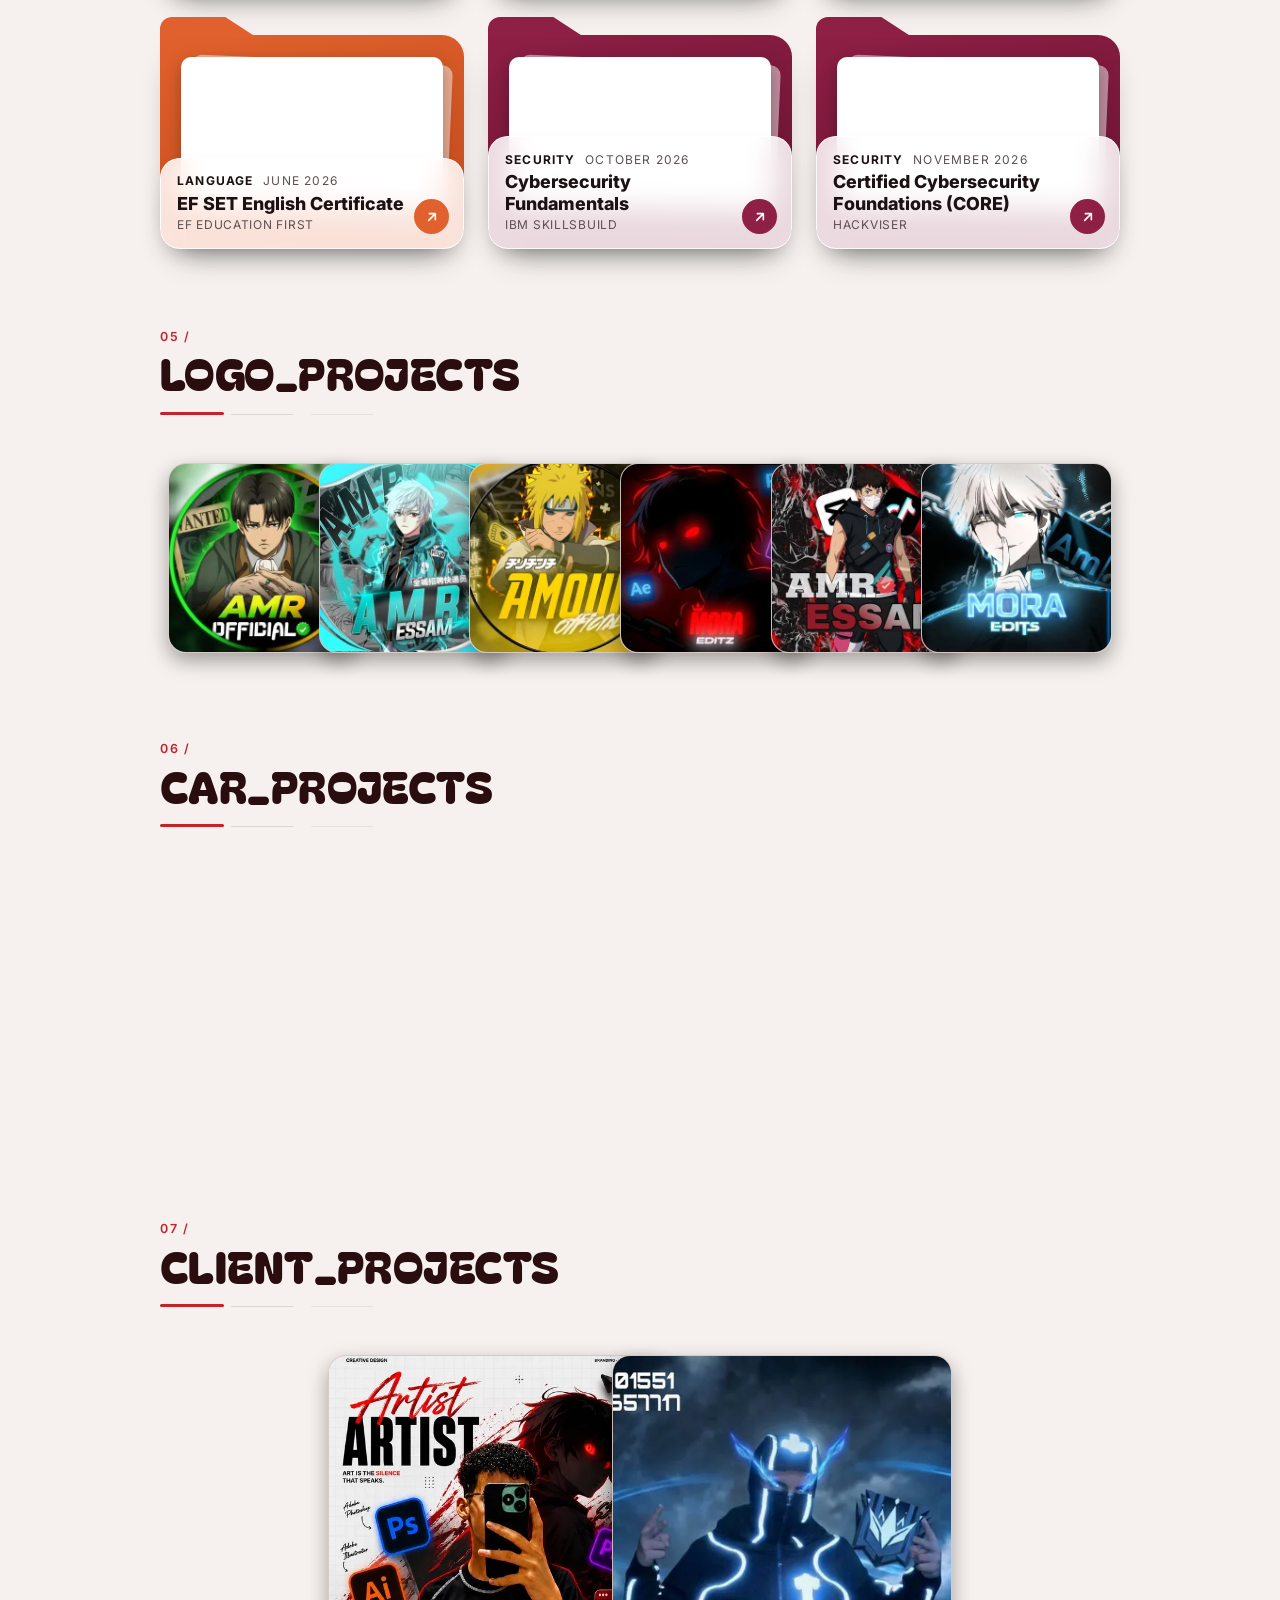
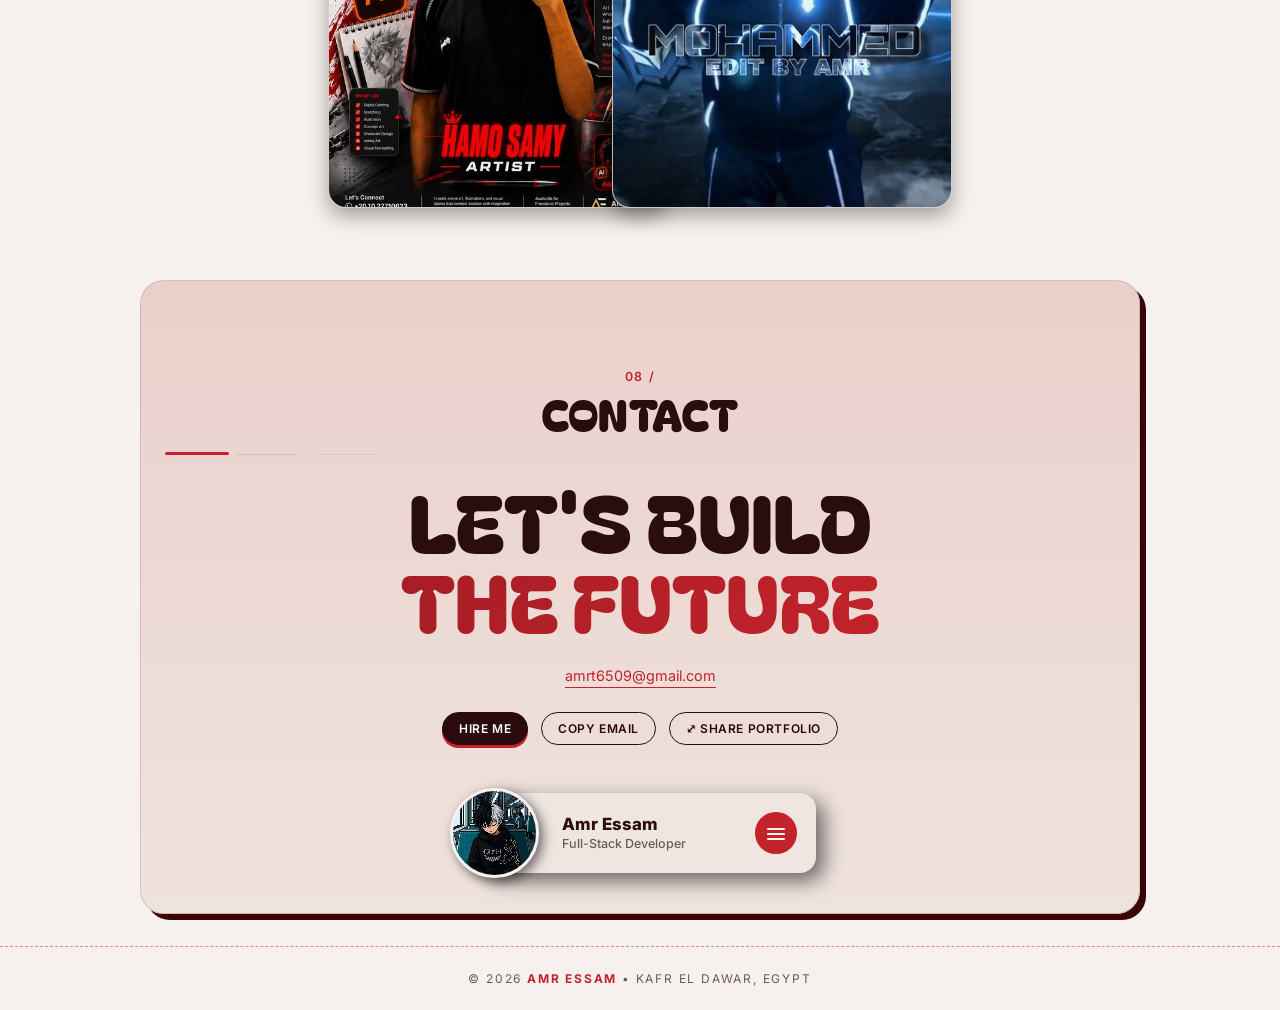
==== commit bb4175c7: "Add files via upload" ====
--- a/index.html
+++ b/index.html
@@ -131,6 +131,7 @@
     <link rel="stylesheet" href="themes/azure.css" />
     <link rel="stylesheet" href="certs.css" />
     <link rel="stylesheet" href="hero-portfolio.css" />
+    <link rel="stylesheet" href="projects.css" />
     <script>
       /* runs before paint: restores theme + language (first visit uses the Crimson theme), enables reveal animations */
       var de = document.documentElement,
@@ -452,9 +453,15 @@
       <section class="wrap" id="projects">
         <h2 class="label" data-i18n="lbl_projects"><b>02 /</b>PROJECTS</h2>
         <div class="reveal" id="project-list">
+          <div class="proj-filter" id="proj-filter" role="group" aria-label="Filter projects">
+            <button type="button" class="pf" data-f="all" aria-pressed="true" data-i18n="flt_all">All</button>
+            <button type="button" class="pf" data-f="web" aria-pressed="false" data-i18n="flt_web">Web</button>
+            <button type="button" class="pf" data-f="game" aria-pressed="false" data-i18n="flt_game">Games</button>
+            <button type="button" class="pf" data-f="apps" aria-pressed="false" data-i18n="flt_apps">Tools &amp; Apps</button>
+          </div>
           <div class="feat" id="feat" role="region" aria-roledescription="carousel" aria-label="Featured projects">
             <div class="feat-track" id="feat-track">
-            <article class="feat-card" id="game-project" role="group" aria-roledescription="slide" aria-label="1 / 5">
+            <article class="feat-card" data-cat="game" id="game-project" role="group" aria-roledescription="slide" aria-label="1 / 5">
               <div class="feat-media">
                 <button
                 class="game-poster"
@@ -641,7 +648,7 @@
               </div>
             </article>
 
-            <article class="feat-card" role="group" aria-roledescription="slide" aria-label="2 / 5">
+            <article class="feat-card" data-cat="web apps" role="group" aria-roledescription="slide" aria-label="2 / 5">
               <div class="feat-media">
                 <img src="images/zenith.webp" alt="Zenith study planner dashboard shown on a laptop and a phone" width="1672" height="941" loading="lazy" decoding="async" />
                 <span class="feat-year"><svg viewBox="0 0 24 24" fill="none" stroke="currentColor" stroke-width="1.8" stroke-linecap="round" stroke-linejoin="round" aria-hidden="true" focusable="false"><rect x="3" y="4" width="18" height="18" rx="2"/><path d="M16 2v4M8 2v4M3 10h18M8 14h.01M12 14h.01M16 14h.01M8 18h.01M12 18h.01M16 18h.01"/></svg><time datetime="2026">2026</time></span>
@@ -655,6 +662,8 @@
                 </div>
               </div>
               <div class="feat-body">
+                <small class="feat-tag" data-i18n="t_planner">Web / Productivity</small>
+                <h3 class="feat-title">ZENITH</h3>
                 <p data-i18n="p7_h">A study planner for Egyptian Thanaweya Amma students.</p>
                 <ul class="feat-tags"><li>NEXT.JS</li><li>TYPESCRIPT</li><li>TAILWIND</li><li>PWA</li><li>INDEXEDDB</li></ul>
                 <div class="feat-actions">
@@ -663,7 +672,7 @@
               </div>
             </article>
 
-            <article class="feat-card" role="group" aria-roledescription="slide" aria-label="3 / 5">
+            <article class="feat-card" data-cat="web apps" role="group" aria-roledescription="slide" aria-label="3 / 5">
               <div class="feat-media">
                 <img src="images/age-calculator.webp" alt="Age Calculator Arabic web app preview" width="1280" height="720" loading="lazy" decoding="async" />
                 <span class="feat-year"><svg viewBox="0 0 24 24" fill="none" stroke="currentColor" stroke-width="1.8" stroke-linecap="round" stroke-linejoin="round" aria-hidden="true" focusable="false"><rect x="3" y="4" width="18" height="18" rx="2"/><path d="M16 2v4M8 2v4M3 10h18M8 14h.01M12 14h.01M16 14h.01M8 18h.01M12 18h.01M16 18h.01"/></svg><time datetime="2026">2026</time></span>
@@ -677,6 +686,8 @@
                 </div>
               </div>
               <div class="feat-body">
+                <small class="feat-tag" data-i18n="t_tool">Web / Tool</small>
+                <h3 class="feat-title">AGE CALCULATOR</h3>
                 <p data-i18n="p5_h">An Arabic age calculator with Gregorian and Hijri dates.</p>
                 <ul class="feat-tags"><li>HTML/CSS</li><li>JAVASCRIPT</li><li>ARABIC UI</li><li>HIJRI CALENDAR</li></ul>
                 <div class="feat-actions">
@@ -686,7 +697,7 @@
               </div>
             </article>
 
-            <article class="feat-card" role="group" aria-roledescription="slide" aria-label="4 / 5">
+            <article class="feat-card" data-cat="web" role="group" aria-roledescription="slide" aria-label="4 / 5">
               <div class="feat-media">
                 <img class="fit-contain" src="images/salahstore.webp" alt="SALAH STORE gaming top-up website preview" width="1150" height="310" loading="lazy" decoding="async" />
                 <span class="feat-year"><svg viewBox="0 0 24 24" fill="none" stroke="currentColor" stroke-width="1.8" stroke-linecap="round" stroke-linejoin="round" aria-hidden="true" focusable="false"><rect x="3" y="4" width="18" height="18" rx="2"/><path d="M16 2v4M8 2v4M3 10h18M8 14h.01M12 14h.01M16 14h.01M8 18h.01M12 18h.01M16 18h.01"/></svg><time datetime="2026">2026</time></span>
@@ -700,6 +711,8 @@
                 </div>
               </div>
               <div class="feat-body">
+                <small class="feat-tag" data-i18n="t_store">Web / Storefront</small>
+                <h3 class="feat-title">SALAH STORE</h3>
                 <p data-i18n="p4_h">A gaming top-up storefront with instant delivery.</p>
                 <ul class="feat-tags"><li>HTML/CSS</li><li>JAVASCRIPT</li><li>ARABIC UI</li><li>GAMING</li></ul>
                 <div class="feat-actions">
@@ -708,7 +721,7 @@
               </div>
             </article>
 
-            <article class="feat-card" role="group" aria-roledescription="slide" aria-label="5 / 5">
+            <article class="feat-card pj-extra" data-cat="web apps" role="group" aria-roledescription="slide" aria-label="5 / 5">
               <div class="feat-media">
                 <img src="images/forge-fitness.webp" alt="Forge Fitness workout tracker shown on a laptop and a phone" width="1280" height="720" loading="lazy" decoding="async" />
                 <span class="feat-year"><svg viewBox="0 0 24 24" fill="none" stroke="currentColor" stroke-width="1.8" stroke-linecap="round" stroke-linejoin="round" aria-hidden="true" focusable="false"><rect x="3" y="4" width="18" height="18" rx="2"/><path d="M16 2v4M8 2v4M3 10h18M8 14h.01M12 14h.01M16 14h.01M8 18h.01M12 18h.01M16 18h.01"/></svg><time datetime="2026">2026</time></span>
@@ -722,6 +735,8 @@
                 </div>
               </div>
               <div class="feat-body">
+                <small class="feat-tag" data-i18n="t_fitness">Web / Fitness App</small>
+                <h3 class="feat-title">FORGE FITNESS</h3>
                 <p data-i18n="p8_h">A workout tracker with splits, an exercise library and an on-device form check.</p>
                 <ul class="feat-tags"><li>JAVASCRIPT</li><li>PWA</li><li>OFFLINE</li><li>MEDIAPIPE</li><li>LOCALSTORAGE</li></ul>
                 <div class="feat-actions">
@@ -742,9 +757,9 @@
             </button>
           </div>
           <div class="more-projects" id="more-projects" hidden>
-          <details class="card project">
+          <details class="card project" data-cat="web">
             <summary>
-              <span class="num">04</span>
+              <span class="num">06</span>
               <h3>CAR-WASH BOOKING</h3>
               <span class="sum-meta"><span class="pill" data-i18n="t_full">Full-Stack Web</span><time datetime="2024">2024</time></span>
             </summary>
@@ -783,9 +798,9 @@
             </div>
           </details>
 
-          <details class="card project">
+          <details class="card project" data-cat="game">
             <summary>
-              <span class="num">05</span>
+              <span class="num">07</span>
               <h3>HIDE AND SINK</h3>
               <span class="sum-meta"><span class="pill" data-i18n="t_game">Game Development</span><time datetime="2024">2024</time></span>
             </summary>
@@ -827,9 +842,9 @@
             </div>
           </details>
 
-          <details class="card project">
+          <details class="card project" data-cat="game">
             <summary>
-              <span class="num">06</span>
+              <span class="num">08</span>
               <h3>ANDERMAGIC</h3>
               <span class="sum-meta"><span class="pill" data-i18n="t_game">Game Development</span><time datetime="2024">2024</time></span>
             </summary>
@@ -1323,6 +1338,7 @@
 
     <script src="i18n.js" defer></script>
     <script src="main.js" defer></script>
+    <script src="projects.js" defer></script>
     <script src="certs.js" defer></script>
   </body>
 </html>
--- a/projects.css
+++ b/projects.css
@@ -0,0 +1,378 @@
+/* ════════ PROJECTS — glass showcase for desktop (≥ 980px) ════════
+   • Phones / tablets: untouched (original carousel + cards). Everything below sits inside the media query,
+     except the few helpers that must exist at every width.
+   • Desktop: filter pills → spotlight game row → equal-height glass cards (image on top, text inside)
+     → glass "more projects" rows. One spacing scale for the whole section (--pj-gap).
+   • Colours come only from theme variables (--accent-rgb, --fg, --bg, --card, --border…), so every theme
+     keeps working. Style language matches the Skills cards: frosted glass + soft accent neon edge.
+*/
+
+/* helpers used at every width */
+.proj-filter,
+.feat-title,
+.feat-tag { display: none; }
+#projects .is-out { display: none !important; }
+
+@keyframes pj-in {
+  from { opacity: 0; transform: translateY(14px) scale(0.985); }
+}
+@property --pj-ang {
+  syntax: "<angle>";
+  inherits: false;
+  initial-value: 0deg;
+}
+@keyframes pj-spin { to { --pj-ang: 360deg; } }
+
+@media (min-width: 980px) {
+
+  #projects { --pj-gap: 1.75rem; --pj-radius: 28px; }
+
+  /* ── soft atmosphere behind the section (accent only, fades out) ── */
+  #projects.wrap { position: relative; isolation: isolate; }
+  #projects.wrap::before {
+    content: "";
+    position: absolute;
+    inset: 4rem -6rem 0;
+    z-index: -1;
+    pointer-events: none;
+    background:
+      radial-gradient(40% 30% at 10% 6%, rgba(var(--accent-rgb), 0.16), transparent 70%),
+      radial-gradient(36% 28% at 94% 40%, rgba(var(--accent-rgb), 0.11), transparent 72%),
+      radial-gradient(40% 28% at 20% 92%, rgba(var(--accent-rgb), 0.08), transparent 72%);
+  }
+
+  /* ── filter pills (frosted, neon when active) ── */
+  .proj-filter {
+    display: flex;
+    flex-wrap: wrap;
+    justify-content: center;
+    gap: 0.7rem;
+    margin: 0.4rem 0 2.2rem;
+  }
+  .proj-filter .pf {
+    padding: 0.65rem 1.4rem;
+    border-radius: 999px;
+    border: 1px solid var(--border);
+    background: color-mix(in srgb, var(--card) 70%, transparent);
+    -webkit-backdrop-filter: blur(12px);
+    backdrop-filter: blur(12px);
+    color: var(--fg);
+    font: 700 0.78rem var(--mono, var(--sans));
+    letter-spacing: 0.1em;
+    text-transform: uppercase;
+    cursor: pointer;
+    transition: background 0.25s, color 0.25s, border-color 0.25s, transform 0.2s, box-shadow 0.3s;
+  }
+  .proj-filter { align-items: center; }
+  .proj-filter .pf-sep { width: 1px; height: 1.5rem; margin-inline: 0.35rem; background: var(--border); }
+  /* "View all projects" lives in this row as the last pill */
+  .proj-filter .feat-all-btn {
+    padding: 0.65rem 1.3rem;
+    border-radius: 999px;
+    border: 1px solid rgba(var(--accent-rgb), 0.35);
+    background: color-mix(in srgb, var(--card) 70%, transparent);
+    -webkit-backdrop-filter: blur(12px);
+    backdrop-filter: blur(12px);
+    color: var(--fg);
+    font: 700 0.78rem var(--mono, var(--sans));
+    letter-spacing: 0.1em;
+    text-transform: uppercase;
+    gap: 0.55rem;
+    cursor: pointer;
+    transition: border-color 0.25s, box-shadow 0.3s, transform 0.2s;
+  }
+  .proj-filter .feat-all-btn:hover { border-color: rgba(var(--accent-rgb), 0.8); box-shadow: 0 12px 30px -12px rgba(var(--accent-rgb), 0.7); transform: translateY(-2px); }
+  .proj-filter .feat-all-btn svg { width: 1rem; height: 1rem; }
+  .proj-filter .pf:hover { border-color: rgba(var(--accent-rgb), 0.6); transform: translateY(-2px); }
+  .proj-filter .pf[aria-pressed="true"] {
+    background: linear-gradient(135deg, rgba(var(--accent-rgb), 0.28), rgba(var(--accent-rgb), 0.1));
+    border-color: rgba(var(--accent-rgb), 0.85);
+    box-shadow: 0 0 0 4px rgba(var(--accent-rgb), 0.1), 0 12px 32px -10px rgba(var(--accent-rgb), 0.75);
+  }
+  .proj-filter .pf:focus-visible { outline: 2px solid var(--accent); outline-offset: 3px; }
+
+  /* ── grid: equal columns, equal-height rows, one gap ── */
+  #projects .feat-track {
+    grid-template-columns: repeat(3, minmax(0, 1fr));
+    grid-auto-flow: dense;
+    gap: var(--pj-gap);
+    align-items: stretch;
+    padding-block: 0;
+    counter-reset: pj;
+  }
+
+  /* ── every card = frosted glass + moving neon edge on hover ── */
+  #projects .feat-card {
+    counter-increment: feat pj;
+    position: relative;
+    isolation: isolate;
+    overflow: hidden;
+    padding: 0.8rem 0.8rem 1.5rem;
+    gap: 1.2rem;
+    border-radius: var(--pj-radius);
+    border: 1px solid var(--border);
+    background:
+      linear-gradient(155deg, rgba(var(--accent-rgb), 0.1), transparent 42%),
+      color-mix(in srgb, var(--card) 84%, transparent);
+    -webkit-backdrop-filter: blur(16px) saturate(1.25);
+    backdrop-filter: blur(16px) saturate(1.25);
+    box-shadow: inset 0 1px 0 rgba(255, 255, 255, 0.14), 0 30px 60px -44px rgba(0, 0, 0, 0.6);
+    transition: transform 0.4s cubic-bezier(.2,.7,.2,1), border-color 0.3s, box-shadow 0.4s;
+  }
+  /* cursor spotlight (position comes from main.js) */
+  #projects .feat-card::before {
+    content: "";
+    position: absolute;
+    inset: 0;
+    z-index: -1;
+    border-radius: inherit;
+    background: radial-gradient(460px circle at var(--mx, 50%) var(--my, 0%), rgba(var(--accent-rgb), 0.2), transparent 62%);
+    opacity: 0;
+    transition: opacity 0.3s;
+    pointer-events: none;
+  }
+  /* rotating neon edge */
+  #projects .feat-card::after {
+    content: "";
+    position: absolute;
+    inset: 0;
+    z-index: 2;
+    border-radius: inherit;
+    padding: 1.5px;
+    background: conic-gradient(from var(--pj-ang), transparent 0 52%, rgba(var(--accent-rgb), 0.95) 74%, transparent 92%);
+    -webkit-mask: linear-gradient(#000 0 0) content-box, linear-gradient(#000 0 0);
+    -webkit-mask-composite: xor;
+    mask: linear-gradient(#000 0 0) content-box exclude, linear-gradient(#000 0 0);
+    opacity: 0;
+    transition: opacity 0.35s;
+    pointer-events: none;
+  }
+  #projects .feat-card:hover,
+  #projects .feat-card:focus-within {
+    transform: translateY(-8px);
+    border-color: rgba(var(--accent-rgb), 0.4);
+    box-shadow: inset 0 1px 0 rgba(255, 255, 255, 0.18), 0 36px 70px -30px rgba(var(--accent-rgb), 0.55), 0 0 0 1px rgba(var(--accent-rgb), 0.1);
+  }
+  #projects .feat-card:hover::before,
+  #projects .feat-card:focus-within::before { opacity: 1; }
+  #projects .feat-card:hover::after,
+  #projects .feat-card:focus-within::after { opacity: 1; animation: pj-spin 3.2s linear infinite; }
+
+  /* ── media ── */
+  #projects .feat-media {
+    border-radius: 20px;
+    aspect-ratio: 16 / 9;
+    box-shadow: inset 0 0 0 1px rgba(255, 255, 255, 0.08), 0 18px 36px -26px rgba(0, 0, 0, 0.7);
+  }
+  #projects .feat-card:not(#game-project) .feat-media::after {
+    background: linear-gradient(180deg, rgba(7, 11, 14, 0.32) 0%, rgba(7, 11, 14, 0) 26%, rgba(7, 11, 14, 0) 58%, rgba(7, 11, 14, 0.75) 100%);
+  }
+  #projects .feat-card:not(#game-project) .feat-cap { display: none; } /* title lives in the body here */
+
+  /* glass chip: year top-end (the category becomes the kicker line in the body) */
+  #projects .feat-card:not(#game-project) .feat-cat { display: none; }
+  #projects .feat-card:not(#game-project) .feat-year {
+    background: rgba(10, 14, 18, 0.5);
+    color: #f1f6f8;
+    border: 1px solid rgba(255, 255, 255, 0.22);
+    -webkit-backdrop-filter: blur(10px);
+    backdrop-filter: blur(10px);
+    font-size: 0.78rem;
+  }
+  #projects .feat-card:not(#game-project) .feat-year {
+    top: 0.9rem;
+    inset-inline: auto 0.9rem;
+  }
+
+  /* ── spotlight: the playable game keeps the full row ── */
+  #projects #game-project {
+    grid-column: 1 / -1;
+    padding: 1.1rem;
+    border-color: rgba(var(--accent-rgb), 0.35);
+    box-shadow: inset 0 1px 0 rgba(255, 255, 255, 0.16), 0 44px 80px -48px rgba(var(--accent-rgb), 0.6);
+  }
+  #projects #game-project::after { opacity: 0.8; animation: pj-spin 7s linear infinite; }
+  #projects #game-project .feat-media { min-width: 0; max-width: 100%; }
+
+  /* ── extra card (shown by "View all" or by a filter): a second wide spotlight row ── */
+  #projects:not(.pj-filtered):has(#more-btn[aria-expanded="false"]) .feat-card.pj-extra { display: none; }
+  #projects .feat-card.pj-extra {
+    grid-column: 1 / -1;
+    display: grid;
+    grid-template-columns: minmax(0, 1.35fr) minmax(0, 1fr);
+    align-items: stretch;
+    gap: 2rem;
+    padding: 1.1rem;
+  }
+  #projects .feat-card.pj-extra .feat-media { aspect-ratio: auto; min-height: 300px; height: 100%; }
+  #projects .feat-card.pj-extra .feat-body { justify-content: center; padding: 0.6rem 1rem 0.6rem 0; }
+  [dir="rtl"] #projects .feat-card.pj-extra .feat-body { padding: 0.6rem 0 0.6rem 1rem; }
+  #projects .feat-card.pj-extra .feat-title { font-size: 1.8rem; }
+  #projects .feat-card.pj-extra .feat-actions { margin-top: 0.6rem; }
+
+  /* ── body: number → title → text → tags → action (action sticks to the bottom) ── */
+  #projects .feat-card:not(#game-project) .feat-body {
+    padding: 0 0.7rem;
+    gap: 0.8rem;
+    flex: 1;
+  }
+  #projects .feat-card:not(#game-project) .feat-title {
+    display: block;
+    font-family: var(--display, var(--sans));
+    font-size: 1.4rem;
+    line-height: 1.15;
+    letter-spacing: 0.01em;
+    color: var(--fg);
+    transition: color 0.25s;
+  }
+  /* kicker: "02 · WEB / PRODUCTIVITY" in accent, like the reference */
+  #projects .feat-card:not(#game-project) .feat-tag {
+    display: block;
+    font: 700 0.7rem var(--mono, var(--sans));
+    letter-spacing: 0.2em;
+    text-transform: uppercase;
+    color: var(--accent);
+  }
+  #projects .feat-card:not(#game-project) .feat-tag::before {
+    content: counter(pj, decimal-leading-zero) "  ·  ";
+    opacity: 0.75;
+  }
+  #projects .feat-card:not(#game-project):hover .feat-title { color: var(--accent); }
+  #projects .feat-card:not(#game-project) .feat-body > p { font-size: 0.95rem; line-height: 1.6; }
+
+  #projects .feat-tags { gap: 0.45rem; }
+  #projects .feat-tags li {
+    padding: 0.28rem 0.75rem;
+    font-size: 0.68rem;
+    background: color-mix(in srgb, var(--card) 60%, transparent);
+    -webkit-backdrop-filter: blur(6px);
+    backdrop-filter: blur(6px);
+  }
+  #projects .feat-card:hover .feat-tags li {
+    border-color: rgba(var(--accent-rgb), 0.45);
+    background: rgba(var(--accent-rgb), 0.1);
+  }
+
+  /* action row: pill button; the whole card is the click target */
+  #projects .feat-card:not(#game-project) .feat-actions {
+    margin-top: auto;
+    padding-top: 0.5rem;
+    flex-wrap: nowrap;
+    align-items: center;
+    gap: 0.8rem;
+  }
+  #projects .feat-card:not(#game-project) .feat-view {
+    flex: 0 1 auto;
+    width: auto;
+    padding: 0.7rem 1.25rem;
+    border: 1px solid rgba(var(--accent-rgb), 0.5);
+    border-radius: 999px;
+    background: rgba(var(--accent-rgb), 0.1);
+    box-shadow: none;
+    color: var(--fg);
+    font: 700 0.76rem var(--mono, var(--sans));
+    letter-spacing: 0.14em;
+    text-transform: uppercase;
+    gap: 0.7rem;
+    justify-content: flex-start;
+    transition: background 0.25s, color 0.25s, border-color 0.25s, box-shadow 0.3s;
+  }
+  #projects .feat-card:not(#game-project):hover .feat-view,
+  #projects .feat-card:not(#game-project) .feat-view:focus-visible {
+    transform: none;
+    background: var(--accent);
+    border-color: var(--accent);
+    color: var(--bg);
+    box-shadow: 0 12px 30px -10px rgba(var(--accent-rgb), 0.8);
+  }
+  #projects .feat-card:not(#game-project) .feat-view::after {
+    content: "";
+    position: absolute;
+    inset: 0;
+    z-index: 3;
+  }
+  #projects .feat-card:has(.feat-view:focus-visible) {
+    outline: 2px solid var(--accent);
+    outline-offset: 3px;
+  }
+  #projects .feat-card:not(#game-project) .feat-view:focus-visible { outline: none; }
+  #projects .feat-card:not(#game-project) .feat-fb {
+    position: relative;
+    z-index: 4;
+    width: auto;
+    flex: none;
+    margin: 0;
+    display: grid;
+    place-items: center;
+    width: 2.7rem;
+    height: 2.7rem;
+    padding: 0;
+    border-radius: 50%;
+  }
+  /* icon-only in the 3-column grid so every "view project" button sits on the same line */
+  #projects .feat-card:not(#game-project) .feat-fb span {
+    position: absolute;
+    width: 1px;
+    height: 1px;
+    overflow: hidden;
+    clip: rect(0 0 0 0);
+    white-space: nowrap;
+  }
+  #projects .feat-card:not(#game-project) .feat-fb svg { width: 1.15rem; height: 1.15rem; margin: 0; }
+
+  /* ── "View all" button + the extra rows ── */
+  #projects .feat-all { margin: 2.6rem 0 0; }
+  #projects .feat-all-btn {
+    -webkit-backdrop-filter: blur(12px);
+    backdrop-filter: blur(12px);
+    border-color: rgba(var(--accent-rgb), 0.35);
+    transition: border-color 0.25s, box-shadow 0.3s, transform 0.2s;
+  }
+  #projects .feat-all-btn:hover {
+    border-color: rgba(var(--accent-rgb), 0.8);
+    box-shadow: 0 14px 34px -14px rgba(var(--accent-rgb), 0.7);
+    transform: translateY(-2px);
+  }
+
+  #projects .more-projects:not([hidden]) {
+    display: grid;
+    grid-template-columns: minmax(0, 1fr);
+    gap: 1.1rem;
+    align-items: start;
+    margin-top: 1.6rem;
+  }
+  #projects .more-projects .project {
+    margin: 0;
+    border-radius: 22px;
+    border: 1px solid var(--border);
+    background:
+      linear-gradient(155deg, rgba(var(--accent-rgb), 0.07), transparent 50%),
+      color-mix(in srgb, var(--card) 84%, transparent);
+    -webkit-backdrop-filter: blur(14px);
+    backdrop-filter: blur(14px);
+    box-shadow: inset 0 1px 0 rgba(255, 255, 255, 0.12);
+    transition: border-color 0.3s, box-shadow 0.35s, transform 0.3s;
+  }
+  #projects .more-projects .project:hover,
+  #projects .more-projects .project[open] {
+    border-color: rgba(var(--accent-rgb), 0.45);
+    box-shadow: inset 0 1px 0 rgba(255, 255, 255, 0.16), 0 24px 50px -30px rgba(var(--accent-rgb), 0.55);
+  }
+  #projects .more-projects .project:hover { transform: translateY(-3px); }
+  #projects .more-projects .project[open] { transform: none; }
+
+  /* entrance when the filter changes */
+  #projects .is-in { animation: pj-in 0.45s cubic-bezier(.2,.7,.2,1) both; }
+}
+
+@media (min-width: 980px) and (prefers-reduced-motion: reduce) {
+  #projects .is-in,
+  #projects .feat-card:hover::after,
+  #projects .feat-card:focus-within::after,
+  #projects #game-project::after { animation: none; }
+  #projects .feat-card:hover,
+  #projects .feat-card:focus-within,
+  #projects .more-projects .project:hover { transform: none; }
+}
+html[data-fx="off"] #projects .is-in,
+html[data-fx="off"] #projects .feat-card::after { animation: none !important; }
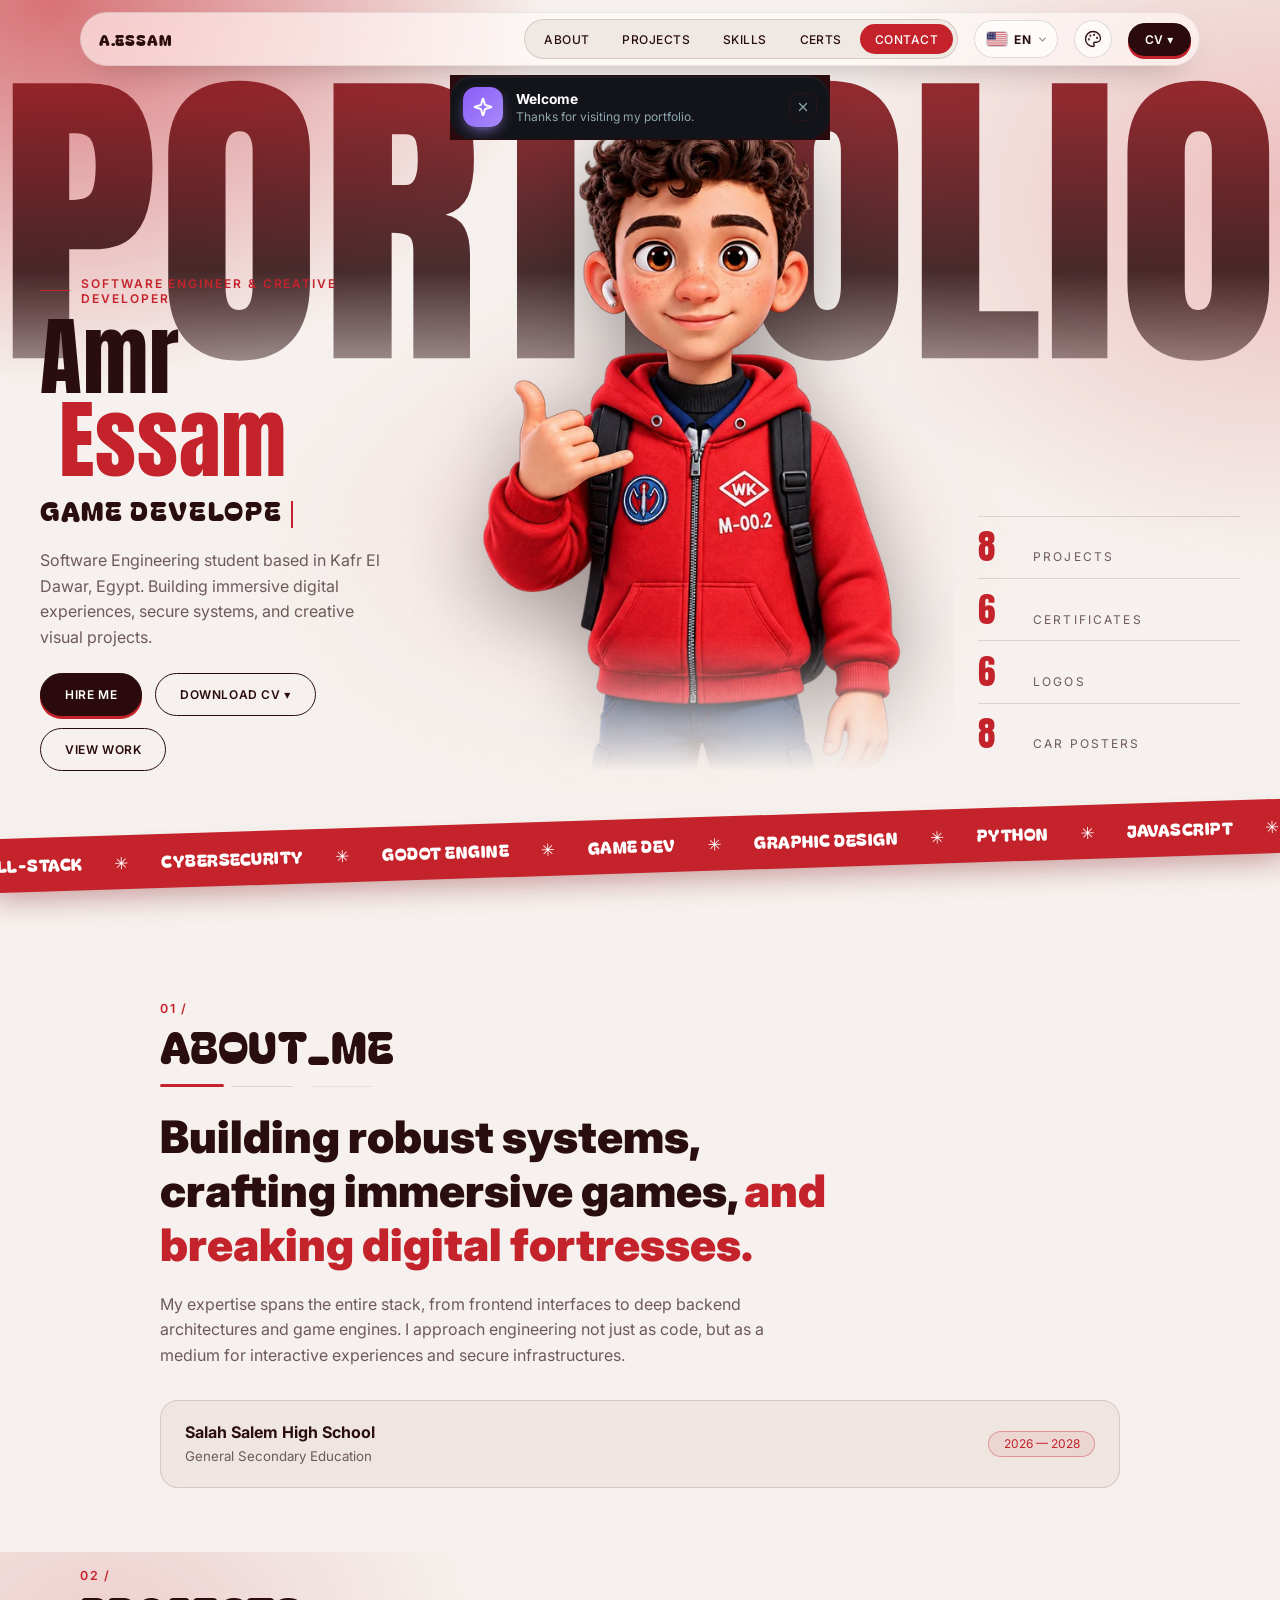
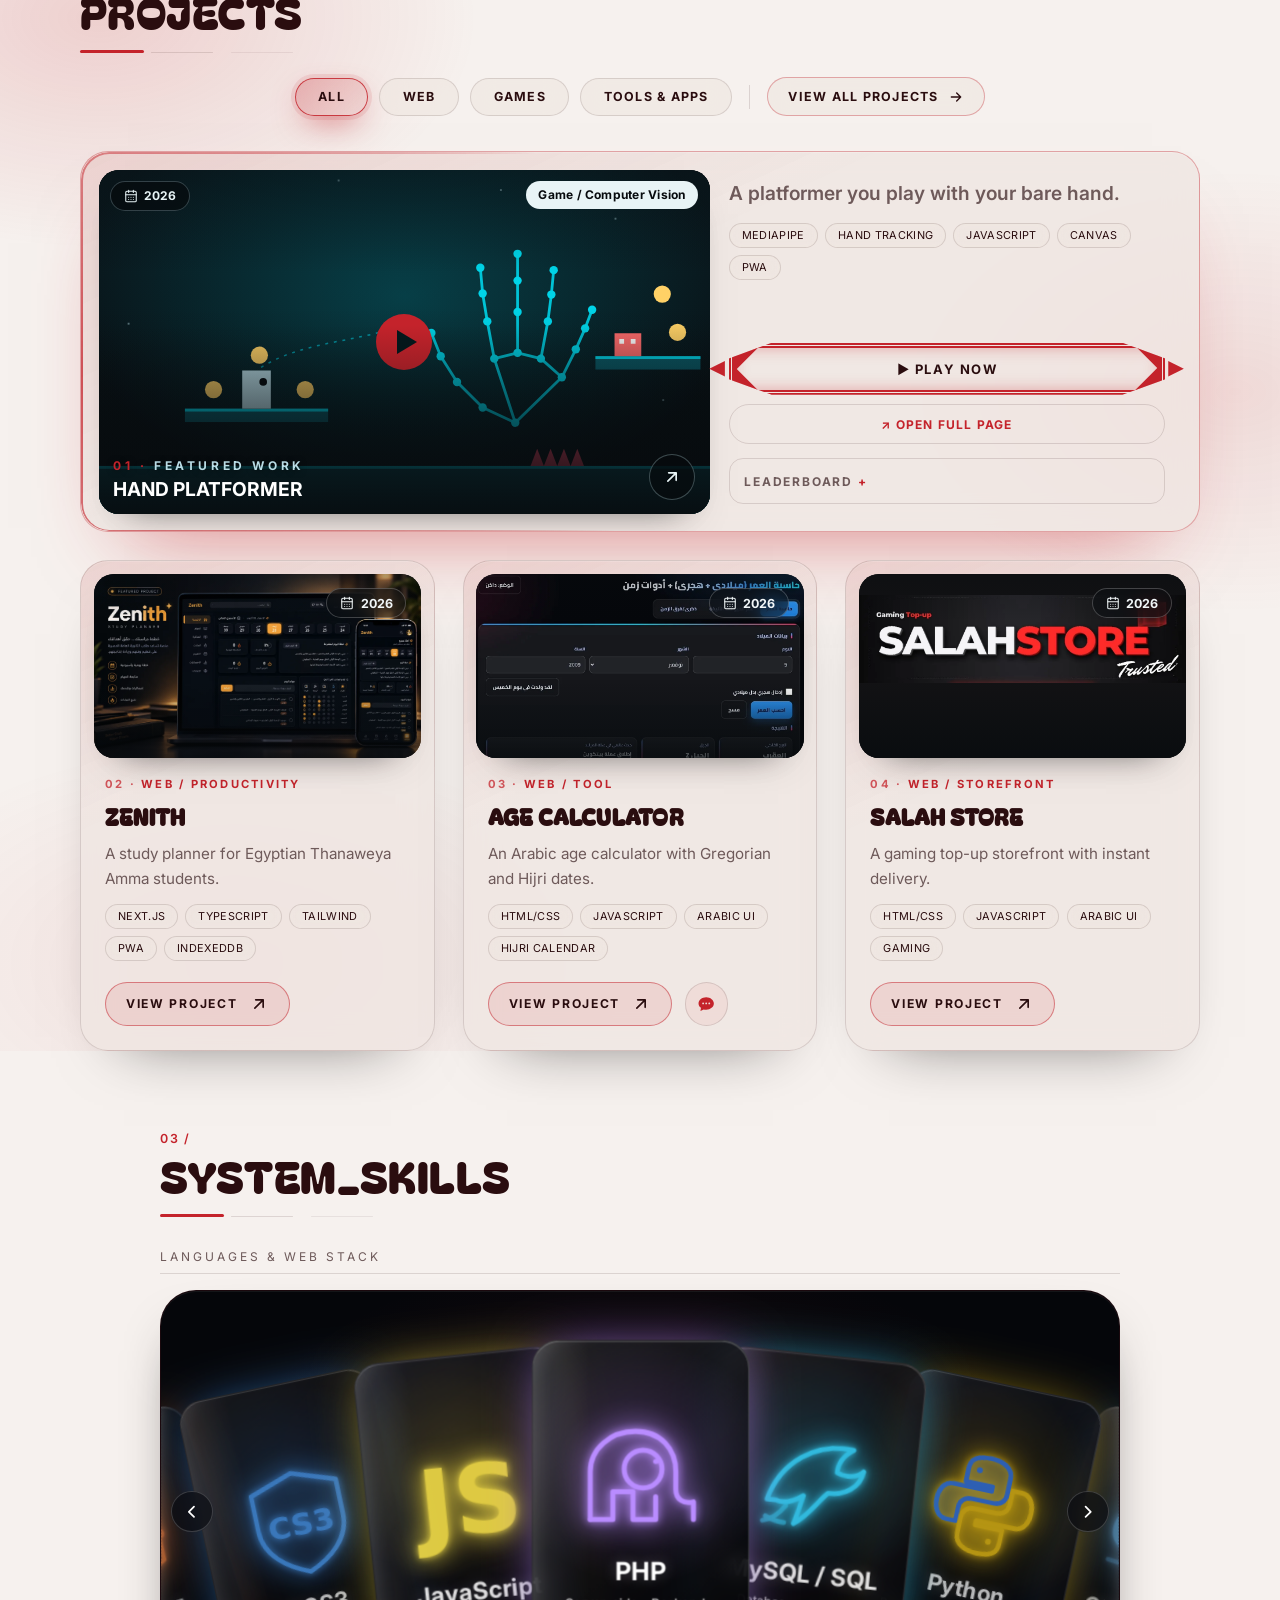
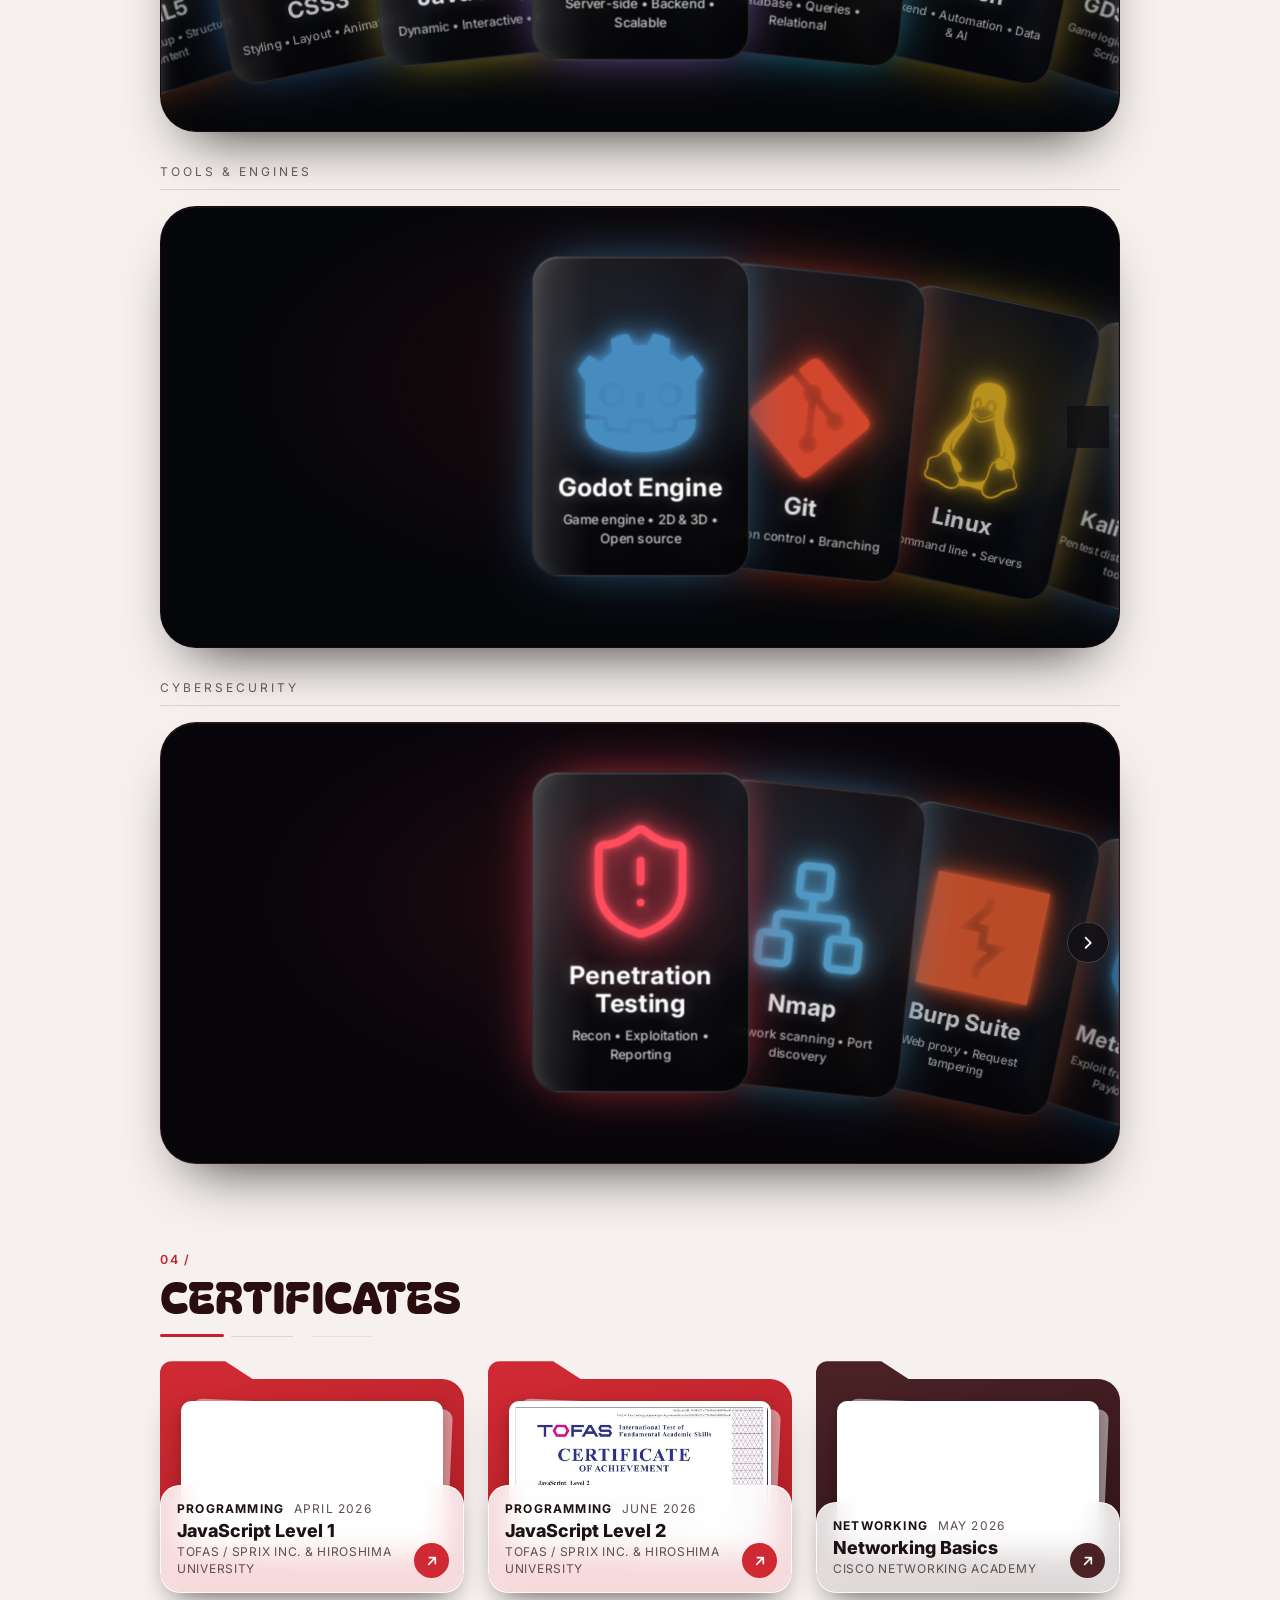
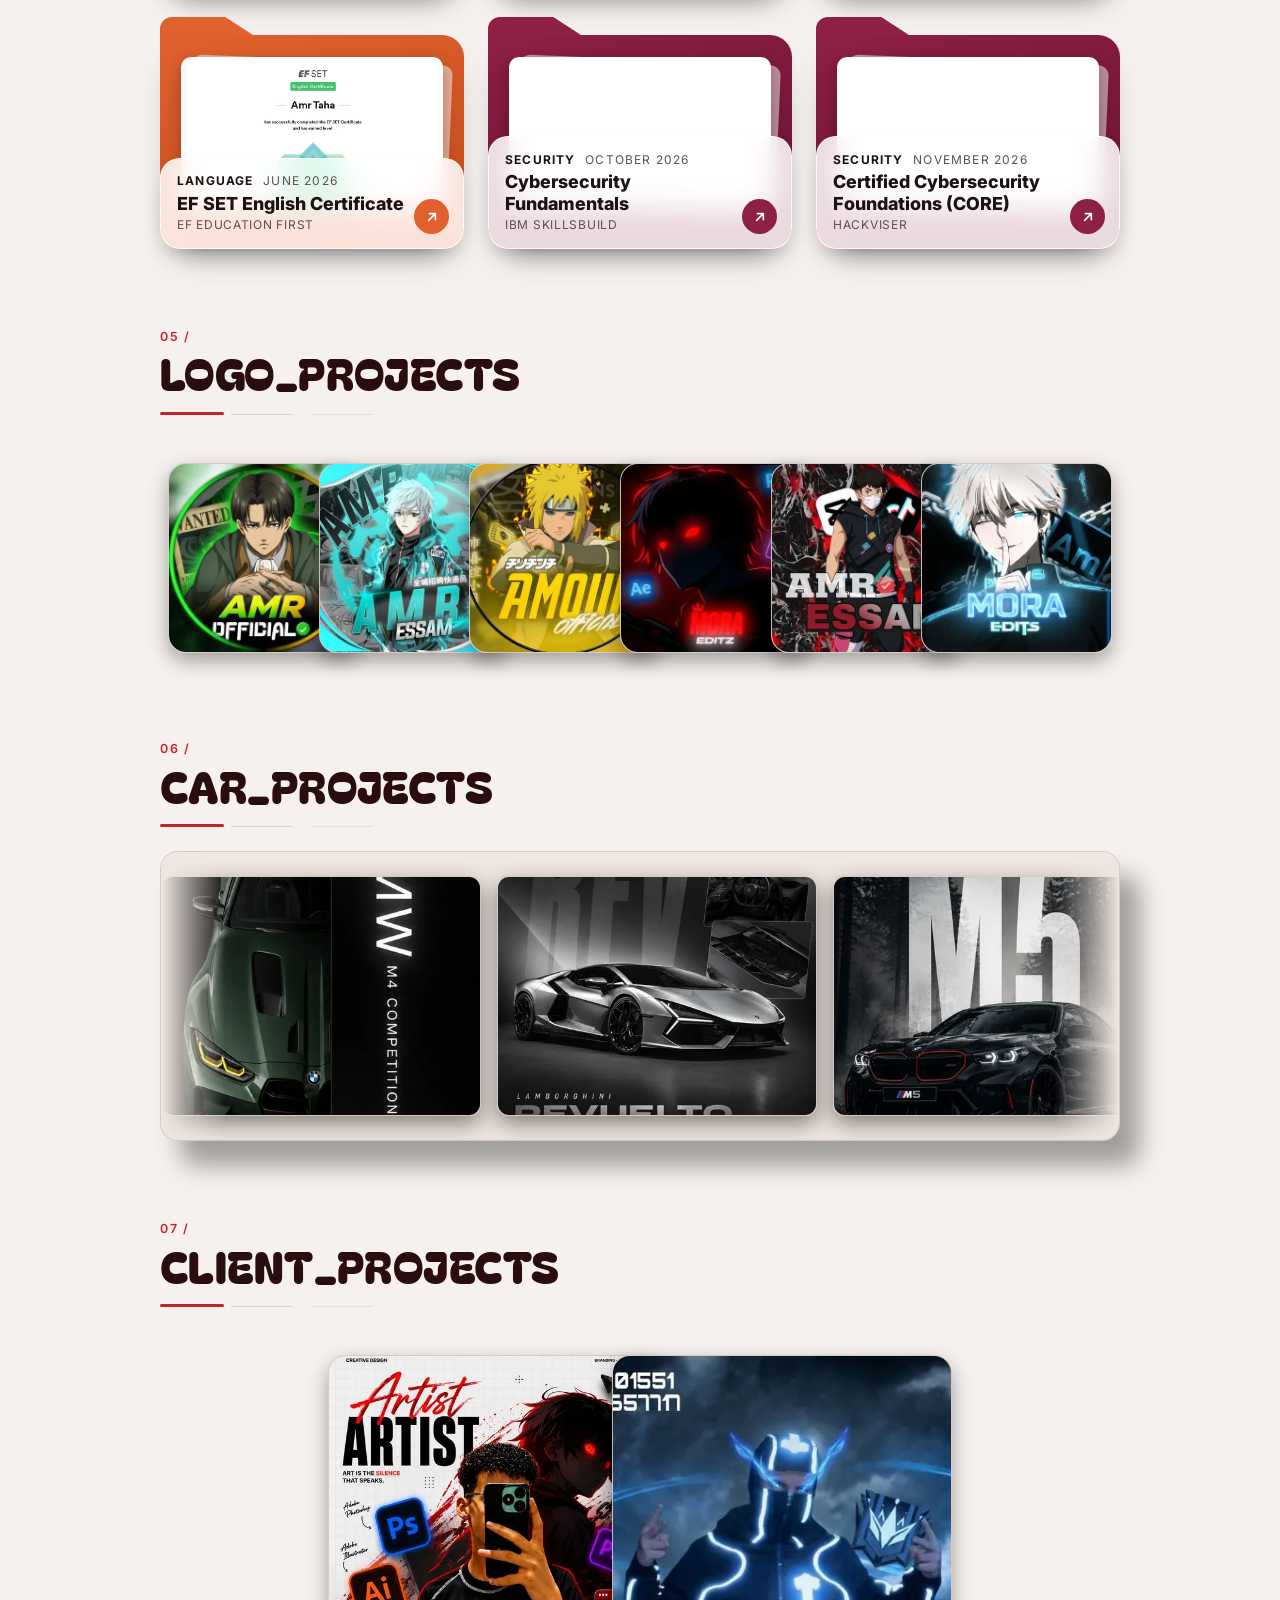
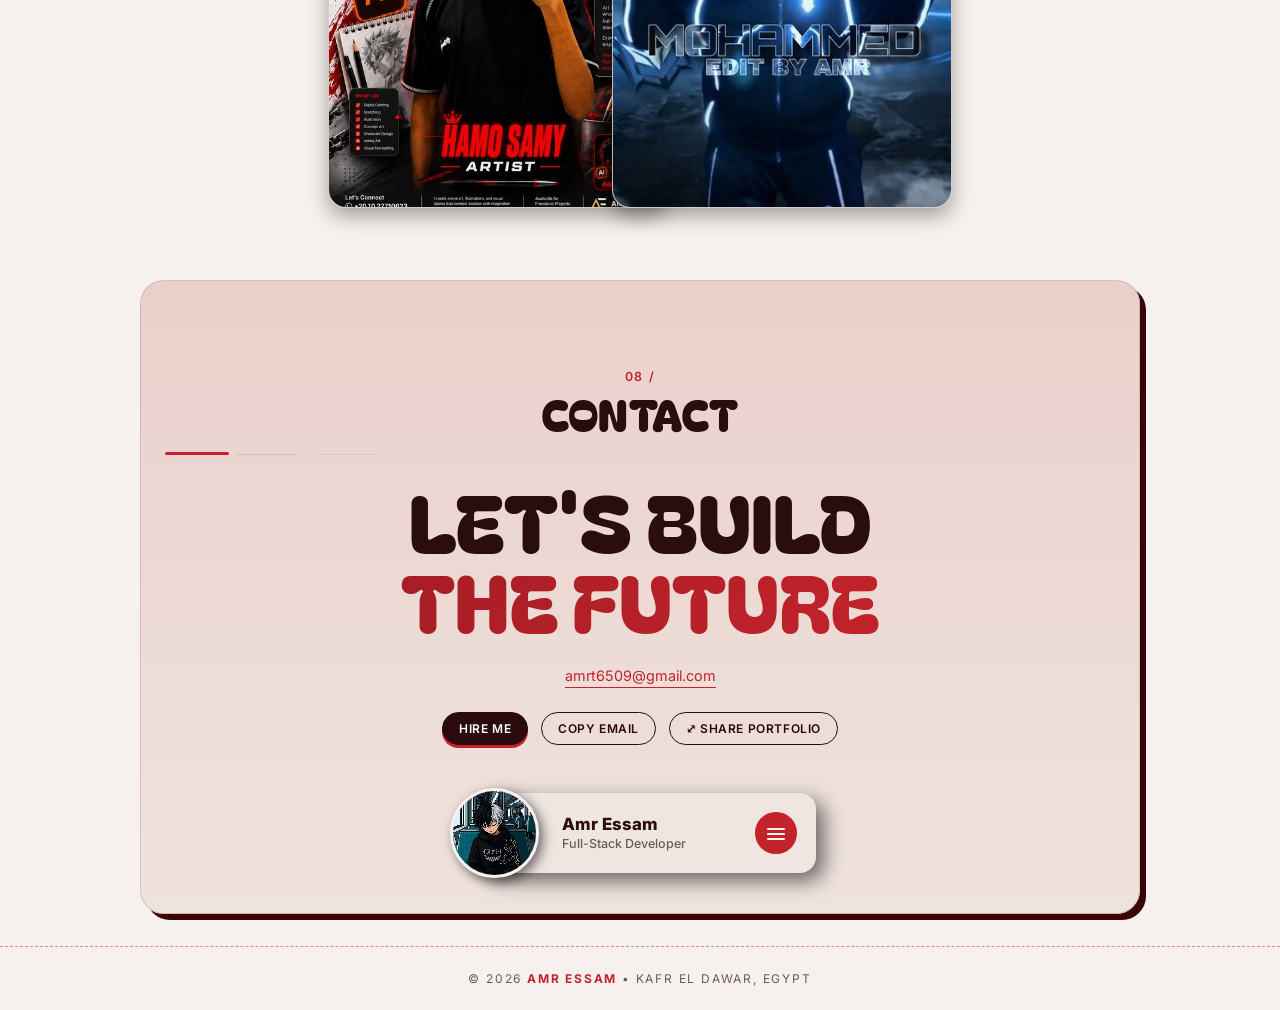
==== commit aabd8a95: "Add files via upload" ====
--- a/index.html
+++ b/index.html
@@ -132,6 +132,7 @@
     <link rel="stylesheet" href="certs.css" />
     <link rel="stylesheet" href="hero-portfolio.css" />
     <link rel="stylesheet" href="projects.css" />
+    <link rel="stylesheet" href="hire.css" />
     <script>
       /* runs before paint: restores theme + language (first visit uses the Crimson theme), enables reveal animations */
       var de = document.documentElement,
@@ -237,6 +238,7 @@
             <a
               class="btn sm"
               href="mailto:amrt6509@gmail.com?subject=Project%20inquiry%20from%20your%20portfolio"
+              data-hire
               data-i18n="hire"
               >HIRE ME</a
             >
@@ -378,6 +380,7 @@
             <a
               class="btn"
               href="mailto:amrt6509@gmail.com?subject=Project%20inquiry%20from%20your%20portfolio"
+              data-hire
               data-i18n="hire"
               >HIRE ME</a
             >
@@ -1098,6 +1101,7 @@
           <a
             class="btn sm"
             href="mailto:amrt6509@gmail.com?subject=Project%20inquiry%20from%20your%20portfolio"
+              data-hire
             data-i18n="hire"
             >HIRE ME</a
           >
@@ -1187,6 +1191,61 @@
               ><em>PDF · A4</em></span
             >
           </button>
+        </div>
+      </div>
+    </div>
+
+    <div
+      id="hireModal"
+      class="cv-modal"
+      role="dialog"
+      aria-modal="true"
+      aria-labelledby="hm-title"
+      hidden
+    >
+      <div class="cv-modal-content">
+        <button
+          class="icon-btn cvm-x"
+          id="hm-close"
+          type="button"
+          aria-label="Close"
+        >
+          ✕
+        </button>
+        <h3 id="hm-title" data-i18n="hire">HIRE ME</h3>
+        <div class="cv-options">
+          <a
+            class="cv-option"
+            id="hm-wa"
+            href="https://wa.me/201551657717"
+            target="_blank"
+            rel="noopener noreferrer"
+          >
+            <span class="hm-ico wa" aria-hidden="true"
+              ><svg viewBox="0 0 24 24" fill="currentColor"
+                ><path
+                  d="M12.04 2a9.9 9.9 0 0 0-8.43 15.1L2 22l5-1.58A9.9 9.9 0 1 0 12.04 2Zm5.8 14.1c-.25.7-1.45 1.34-2 1.4-.52.06-1.17.09-1.89-.12a17 17 0 0 1-1.7-.63c-3-1.3-4.94-4.33-5.09-4.53-.15-.2-1.2-1.6-1.2-3.05s.76-2.16 1.03-2.46c.27-.3.58-.37.78-.37h.56c.18 0 .42-.07.65.5.25.58.84 2.03.91 2.18.07.15.12.32.02.52-.1.2-.15.32-.3.5l-.45.52c-.15.15-.3.31-.13.6.17.3.77 1.27 1.65 2.06 1.13 1 2.09 1.32 2.39 1.47.3.15.47.12.65-.07.17-.2.75-.87.95-1.17.2-.3.4-.25.68-.15.27.1 1.74.82 2.04.97.3.15.5.22.57.35.07.12.07.72-.18 1.42Z"
+              /></svg></span
+            >
+            <span class="cvo-txt"
+              ><b>WhatsApp</b><em>+20 155 165 7717</em></span
+            >
+          </a>
+          <a
+            class="cv-option"
+            id="hm-mail"
+            href="mailto:amrt6509@gmail.com"
+          >
+            <span class="hm-ico ml" aria-hidden="true"
+              ><svg viewBox="0 0 24 24" fill="none" stroke="currentColor" stroke-width="2" stroke-linecap="round" stroke-linejoin="round"
+                ><rect x="3" y="5" width="18" height="14" rx="2" /><path
+                  d="m3 7 9 6 9-6"
+              /></svg></span
+            >
+            <span class="cvo-txt"
+              ><b>Email</b><em>amrt6509@gmail.com</em></span
+            >
+          </a>
         </div>
       </div>
     </div>
@@ -1340,5 +1399,6 @@
     <script src="main.js" defer></script>
     <script src="projects.js" defer></script>
     <script src="certs.js" defer></script>
+    <script src="hire.js" defer></script>
   </body>
 </html>
--- a/hire.css
+++ b/hire.css
@@ -0,0 +1,16 @@
+/* Hire me chooser: reuses the CV chooser look (.cv-modal / .cv-option), only adds the round icons */
+a.cv-option { text-decoration: none; }
+.hm-ico {
+  flex: none;
+  display: grid;
+  place-items: center;
+  width: 46px;
+  height: 46px;
+  border-radius: 50%;
+  color: #fff;
+  box-shadow: 0 8px 18px -8px rgba(0, 0, 0, 0.6);
+}
+.hm-ico svg { width: 24px; height: 24px; }
+.hm-ico.wa { background: #25d366; }
+.hm-ico.ml { background: var(--accent); color: var(--bg); }
+#hireModal .cvo-txt em { direction: ltr; text-align: start; }
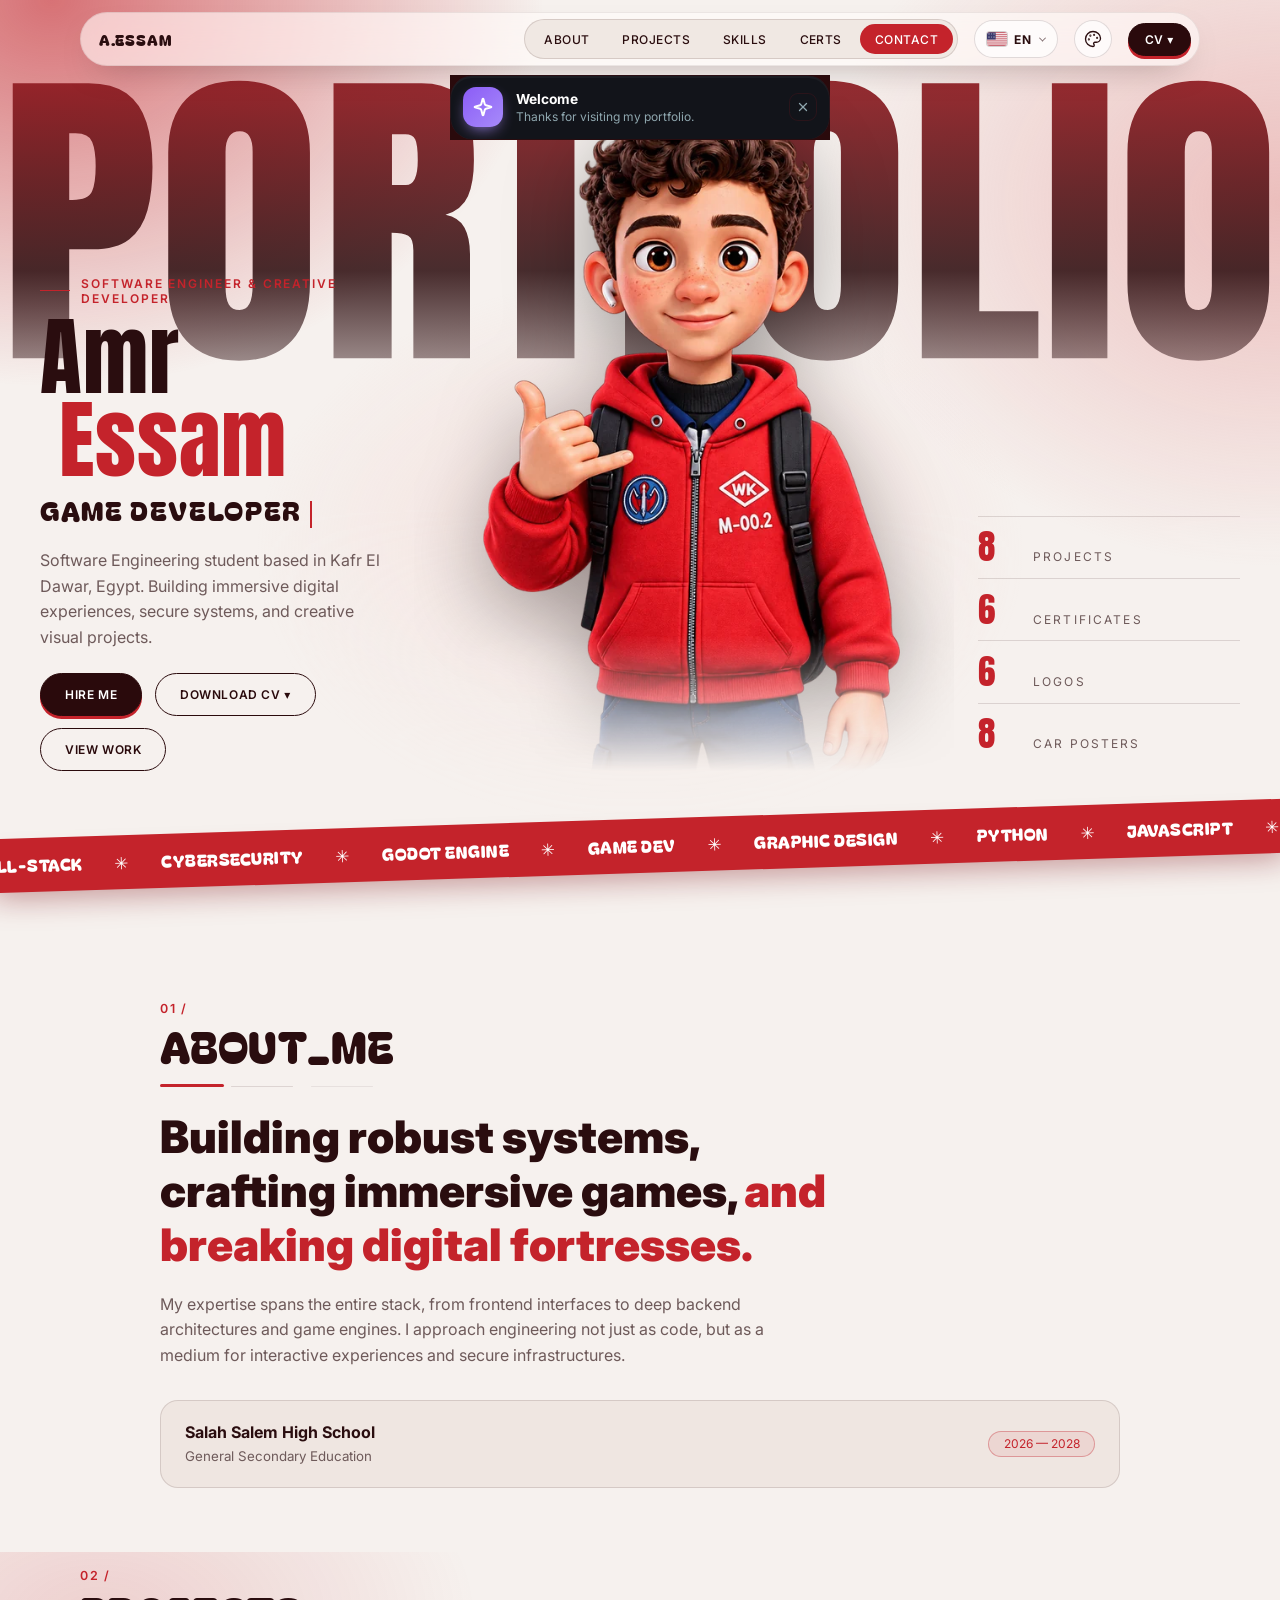
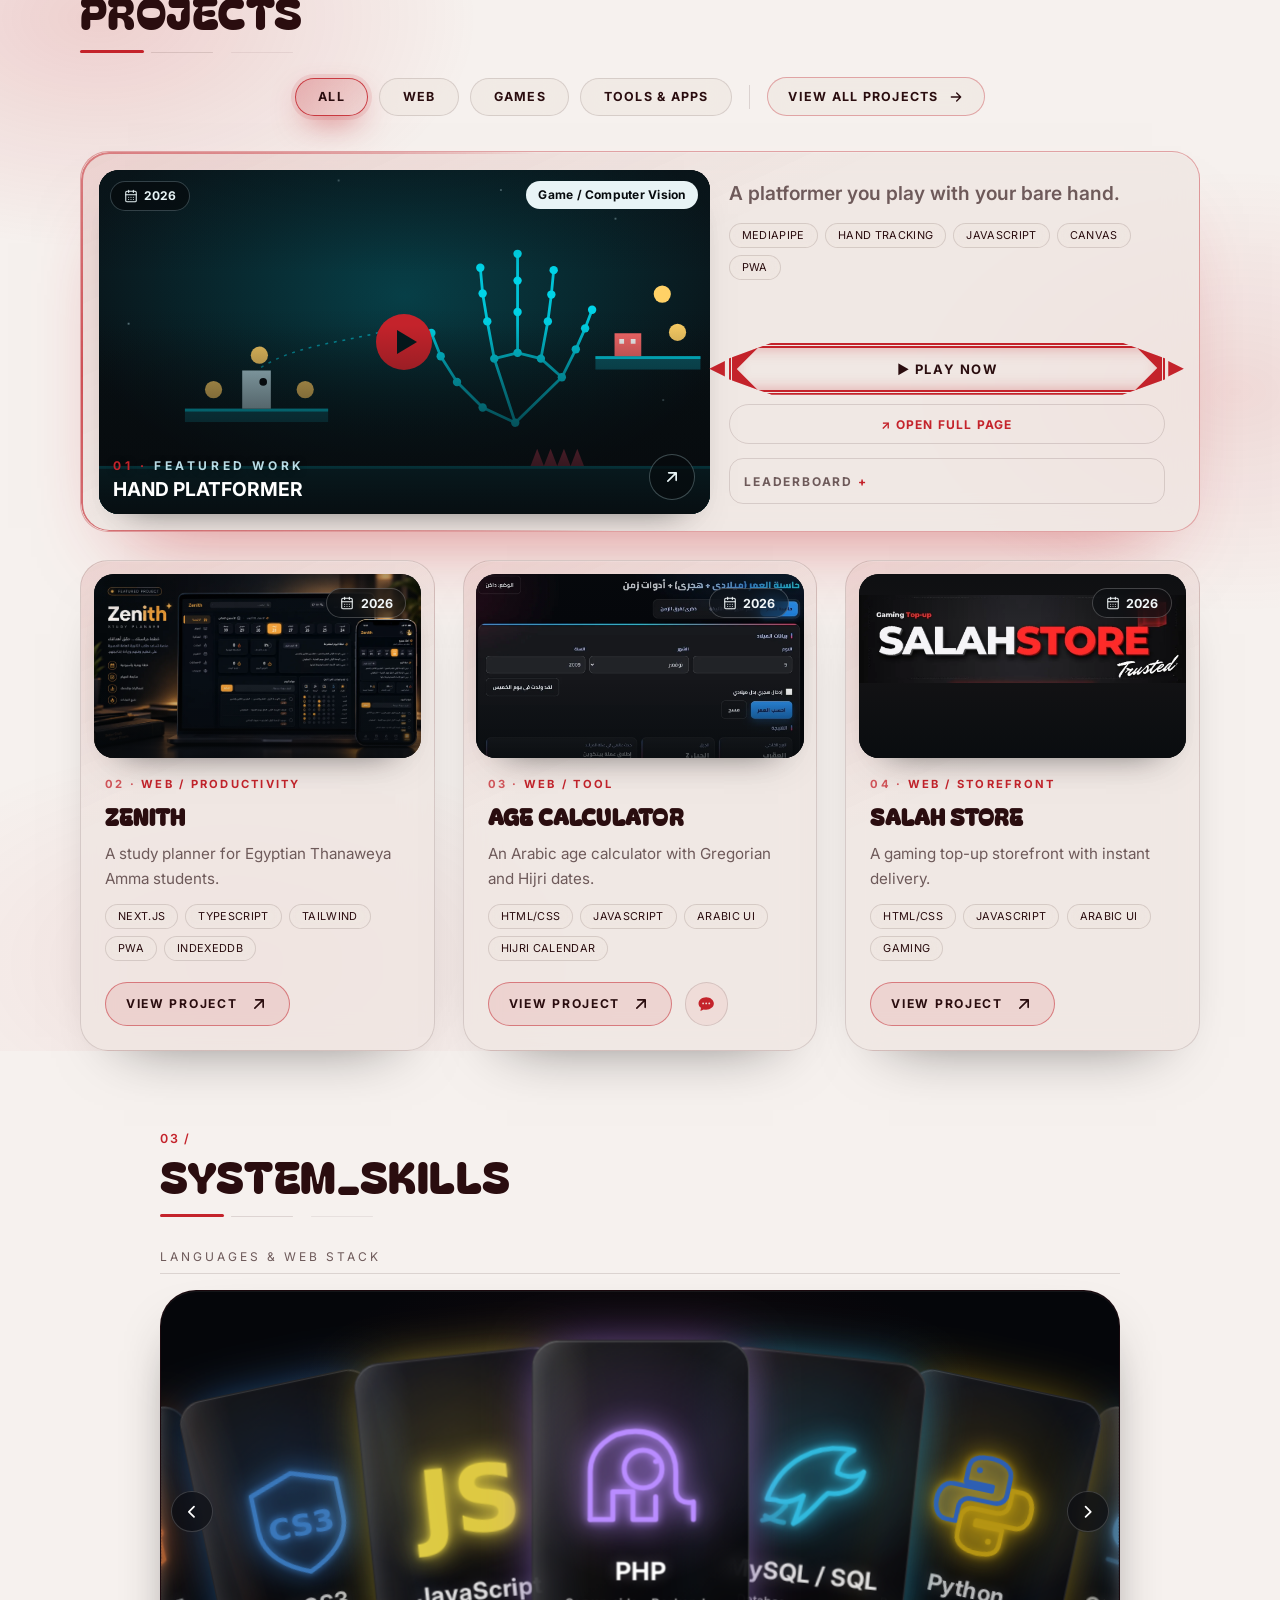
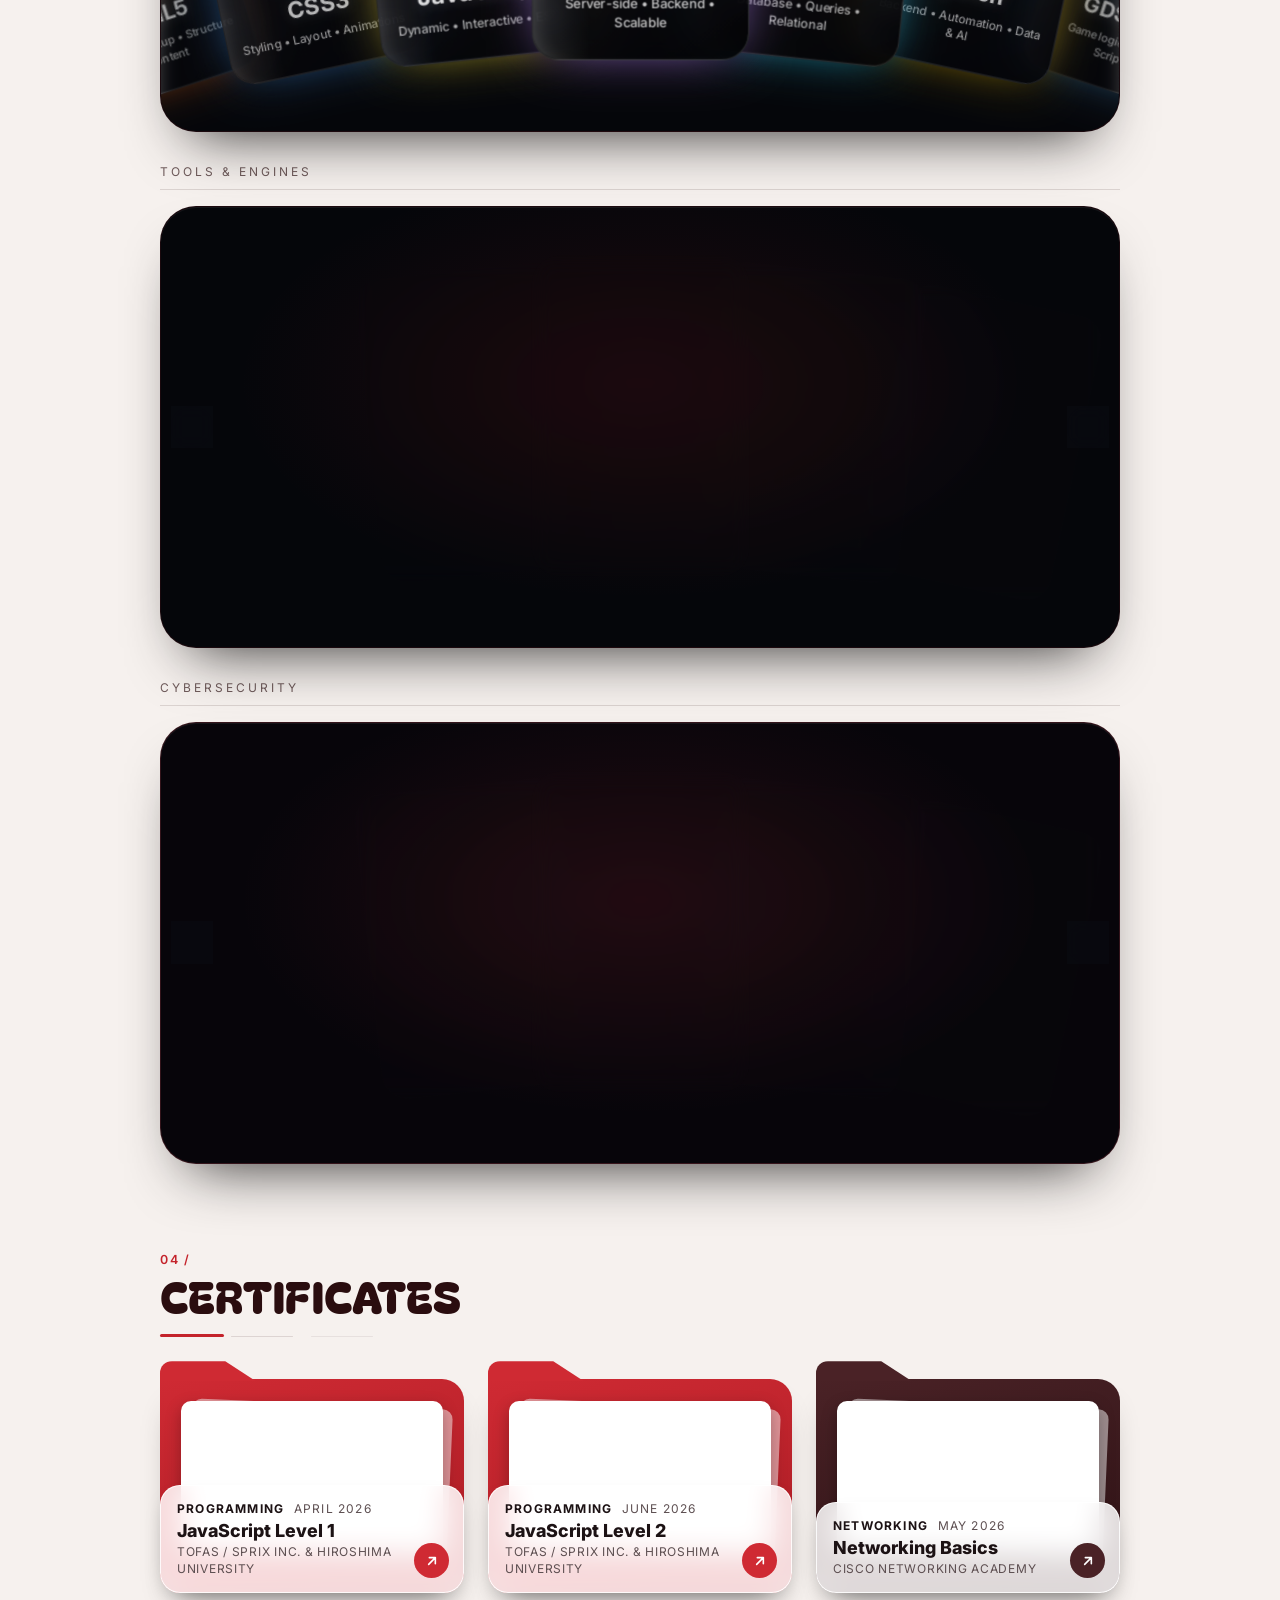
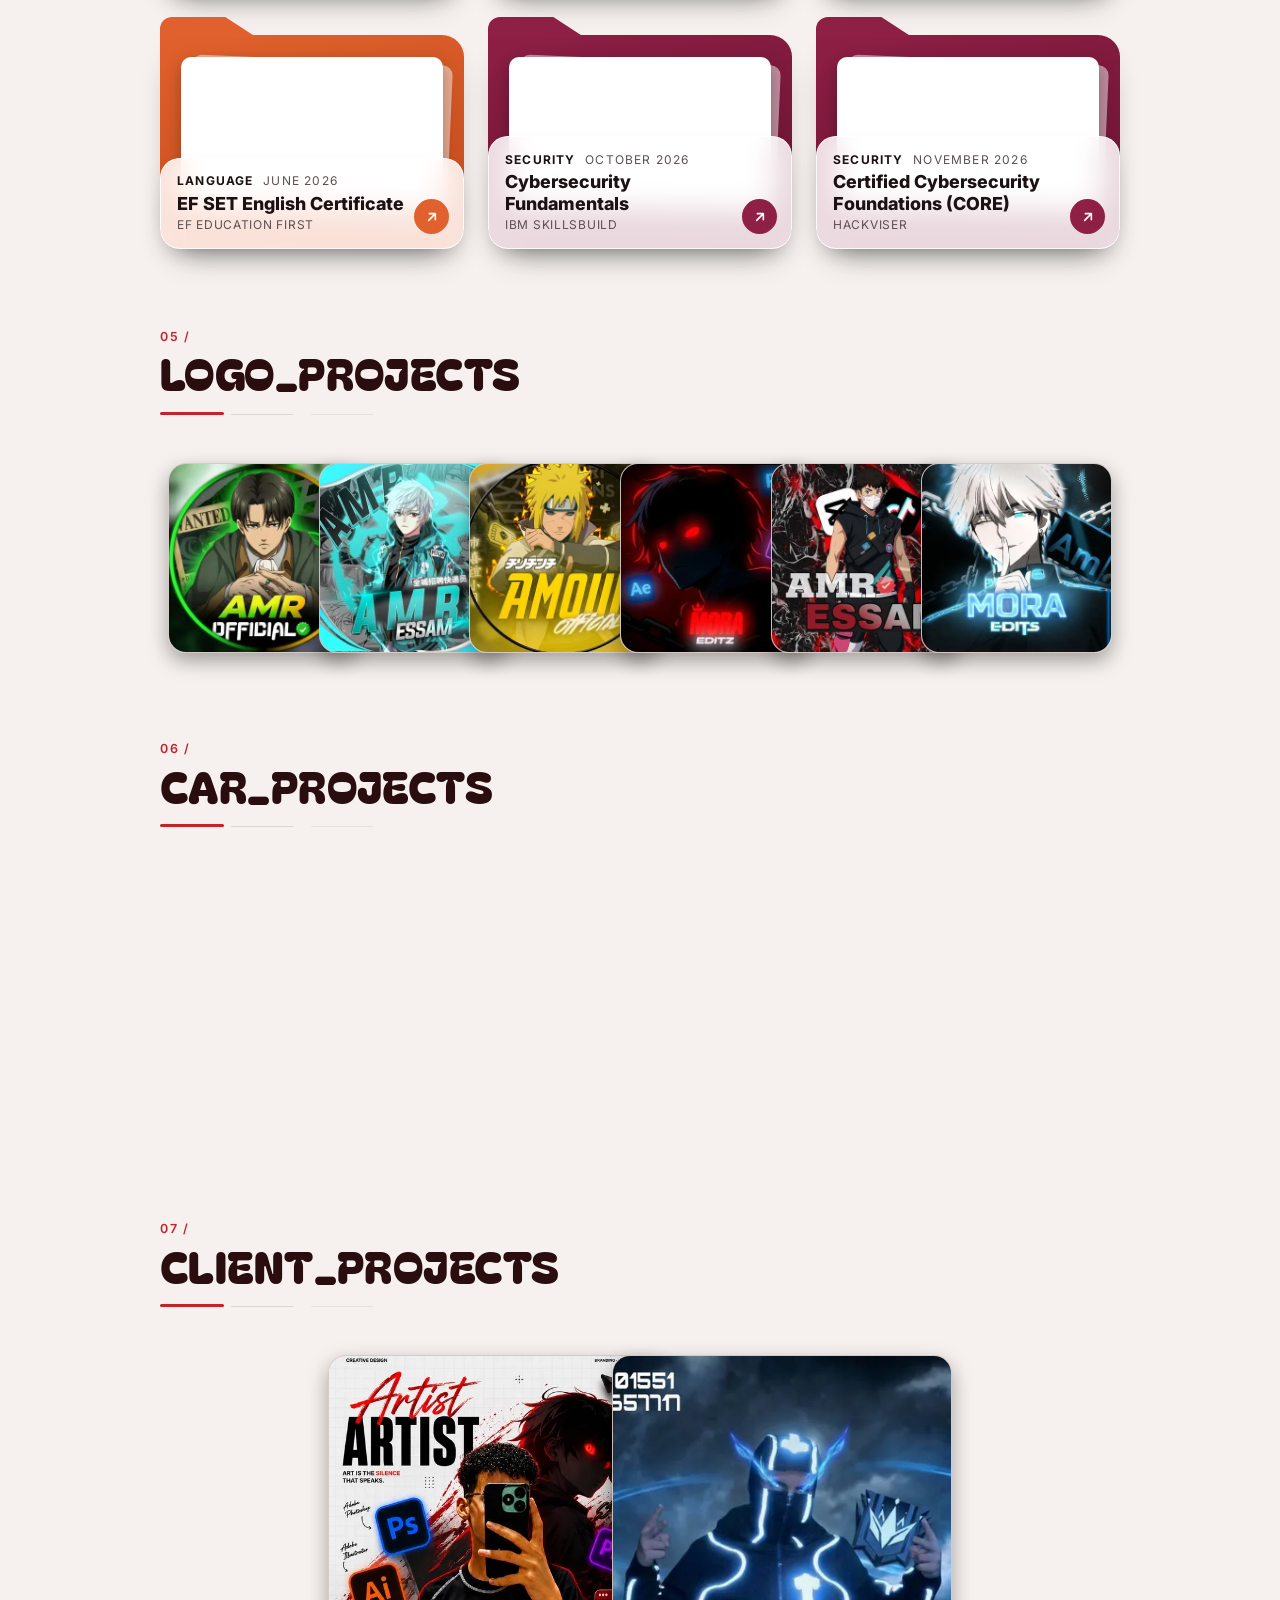
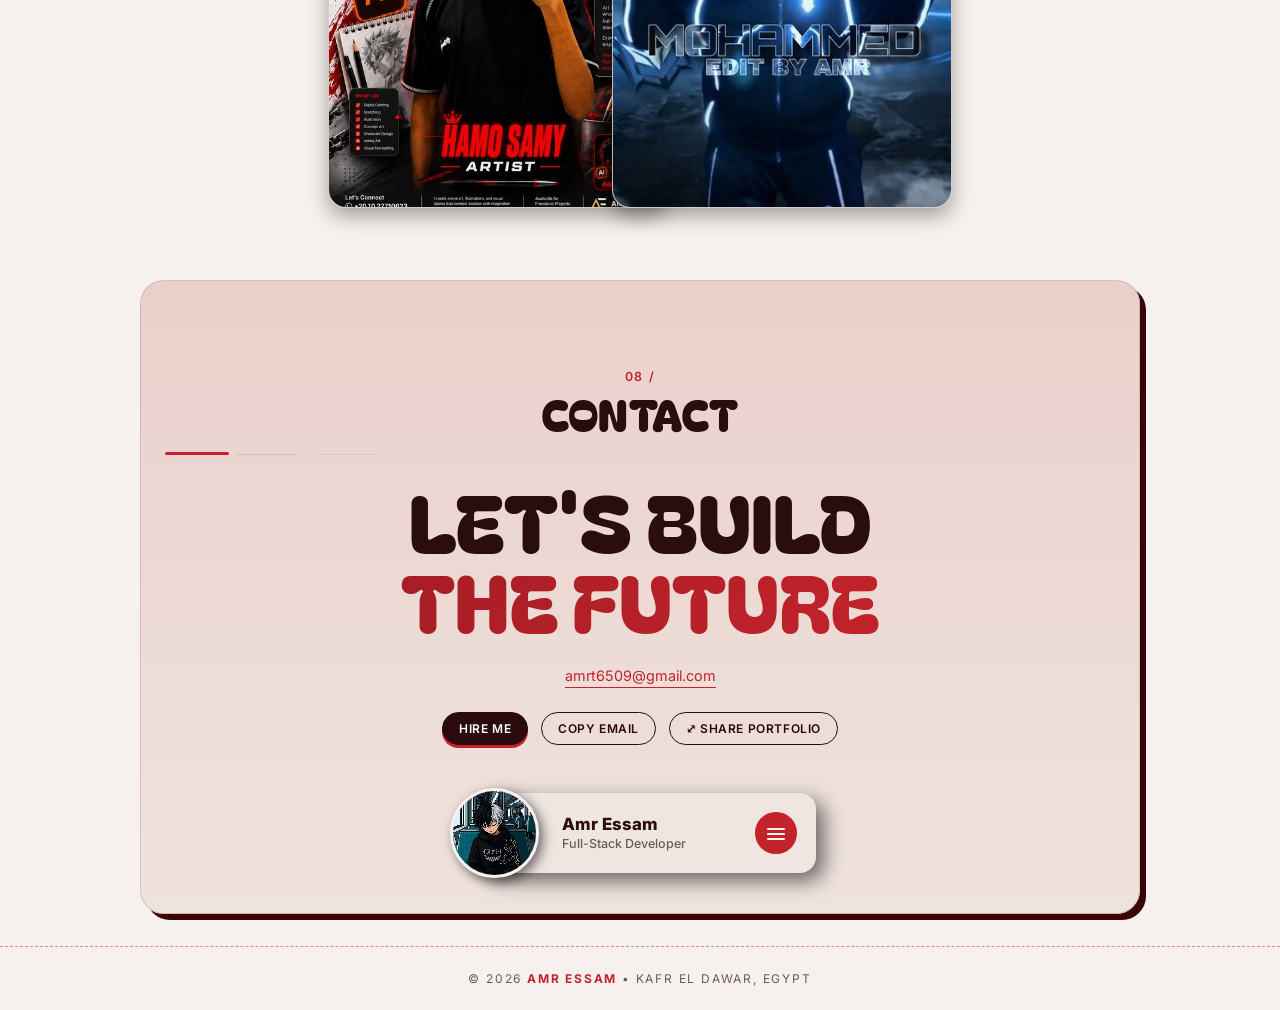
==== commit 4296f1d0: "Update Instagram link in social media section" ====
--- a/index.html
+++ b/index.html
@@ -1124,7 +1124,7 @@
               <button class="pc-toggle" type="button" aria-expanded="false" aria-controls="pc-social" aria-label="Show social links"><i></i><i></i><i></i></button>
             </div>
             <ul class="pc-social" id="pc-social">
-              <li style="--i:0;--cx:0.000;--cy:-1.000"><a class="pc-ico" href="https://www.instagram.com/3am_our1430" target="_blank" rel="noopener noreferrer" aria-label="Instagram" title="Instagram"><svg class="pc-svg" viewBox="0 0 24 24" fill="none" stroke="currentColor" stroke-width="1.7" stroke-linecap="round" stroke-linejoin="round" aria-hidden="true"><rect width="20" height="20" x="2" y="2" rx="5" ry="5"/><path d="M16 11.37A4 4 0 1 1 12.63 8 4 4 0 0 1 16 11.37z"/><path d="M17.5 6.5h.01"/></svg></a></li>
+              <li style="--i:0;--cx:0.000;--cy:-1.000"><a class="pc-ico" href="https://www.instagram.com/3amourr_09" target="_blank" rel="noopener noreferrer" aria-label="Instagram" title="Instagram"><svg class="pc-svg" viewBox="0 0 24 24" fill="none" stroke="currentColor" stroke-width="1.7" stroke-linecap="round" stroke-linejoin="round" aria-hidden="true"><rect width="20" height="20" x="2" y="2" rx="5" ry="5"/><path d="M16 11.37A4 4 0 1 1 12.63 8 4 4 0 0 1 16 11.37z"/><path d="M17.5 6.5h.01"/></svg></a></li>
               <li style="--i:1;--cx:0.588;--cy:-0.809"><a class="pc-ico" href="https://github.com/DEVVOLTX" target="_blank" rel="noopener noreferrer" aria-label="GitHub" title="GitHub"><svg class="pc-svg" viewBox="0 0 24 24" fill="currentColor" aria-hidden="true"><path d="M12 .297c-6.63 0-12 5.373-12 12 0 5.303 3.438 9.8 8.205 11.385.6.113.82-.258.82-.577 0-.285-.01-1.04-.015-2.04-3.338.724-4.042-1.61-4.042-1.61C4.422 18.07 3.633 17.7 3.633 17.7c-1.087-.744.084-.729.084-.729 1.205.084 1.838 1.236 1.838 1.236 1.07 1.835 2.809 1.305 3.495.998.108-.776.417-1.305.76-1.605-2.665-.3-5.466-1.332-5.466-5.93 0-1.31.465-2.38 1.235-3.22-.135-.303-.54-1.523.105-3.176 0 0 1.005-.322 3.3 1.23.96-.267 1.98-.399 3-.405 1.02.006 2.04.138 3 .405 2.28-1.552 3.285-1.23 3.285-1.23.645 1.653.24 2.873.12 3.176.765.84 1.23 1.91 1.23 3.22 0 4.61-2.805 5.625-5.475 5.92.42.36.81 1.096.81 2.22 0 1.606-.015 2.896-.015 3.286 0 .315.21.69.825.57C20.565 22.092 24 17.592 24 12.297c0-6.627-5.373-12-12-12"/></svg></a></li>
               <li style="--i:2;--cx:0.951;--cy:-0.309"><a class="pc-ico" href="https://www.tiktok.com/@amr_taha62" target="_blank" rel="noopener noreferrer" aria-label="TikTok" title="TikTok"><svg class="pc-svg" viewBox="0 0 24 24" fill="currentColor" aria-hidden="true"><path d="M12.525.02c1.31-.02 2.61-.01 3.91-.02.08 1.53.63 3.09 1.75 4.17 1.12 1.11 2.7 1.62 4.24 1.79v4.03c-1.44-.05-2.89-.35-4.2-.97-.57-.26-1.1-.59-1.62-.93-.01 2.92.01 5.84-.02 8.75-.08 1.4-.54 2.79-1.35 3.94-1.31 1.92-3.58 3.17-5.91 3.21-1.43.08-2.86-.31-4.08-1.03-2.02-1.19-3.44-3.37-3.65-5.71-.02-.5-.03-1-.01-1.49.18-1.9 1.12-3.72 2.58-4.96 1.66-1.44 3.98-2.13 6.15-1.72.02 1.48-.04 2.96-.04 4.44-.99-.32-2.15-.23-3.02.37-.63.41-1.11 1.04-1.36 1.75-.21.51-.15 1.07-.14 1.61.24 1.64 1.82 3.02 3.5 2.87 1.12-.01 2.19-.66 2.77-1.61.19-.33.4-.67.41-1.06.1-1.79.06-3.57.07-5.36.01-4.03-.01-8.05.02-12.07z"/></svg></a></li>
               <li style="--i:3;--cx:0.951;--cy:0.309"><a class="pc-ico" href="https://x.com/Amr2043275" target="_blank" rel="noopener noreferrer" aria-label="X" title="X"><svg class="pc-svg" viewBox="0 0 24 24" fill="currentColor" aria-hidden="true"><path d="M18.901 1.153h3.68l-8.04 9.19L24 22.846h-7.406l-5.8-7.584-6.638 7.584H.474l8.6-9.83L0 1.154h7.594l5.243 6.932ZM17.61 20.644h2.039L6.486 3.24H4.298Z"/></svg></a></li>
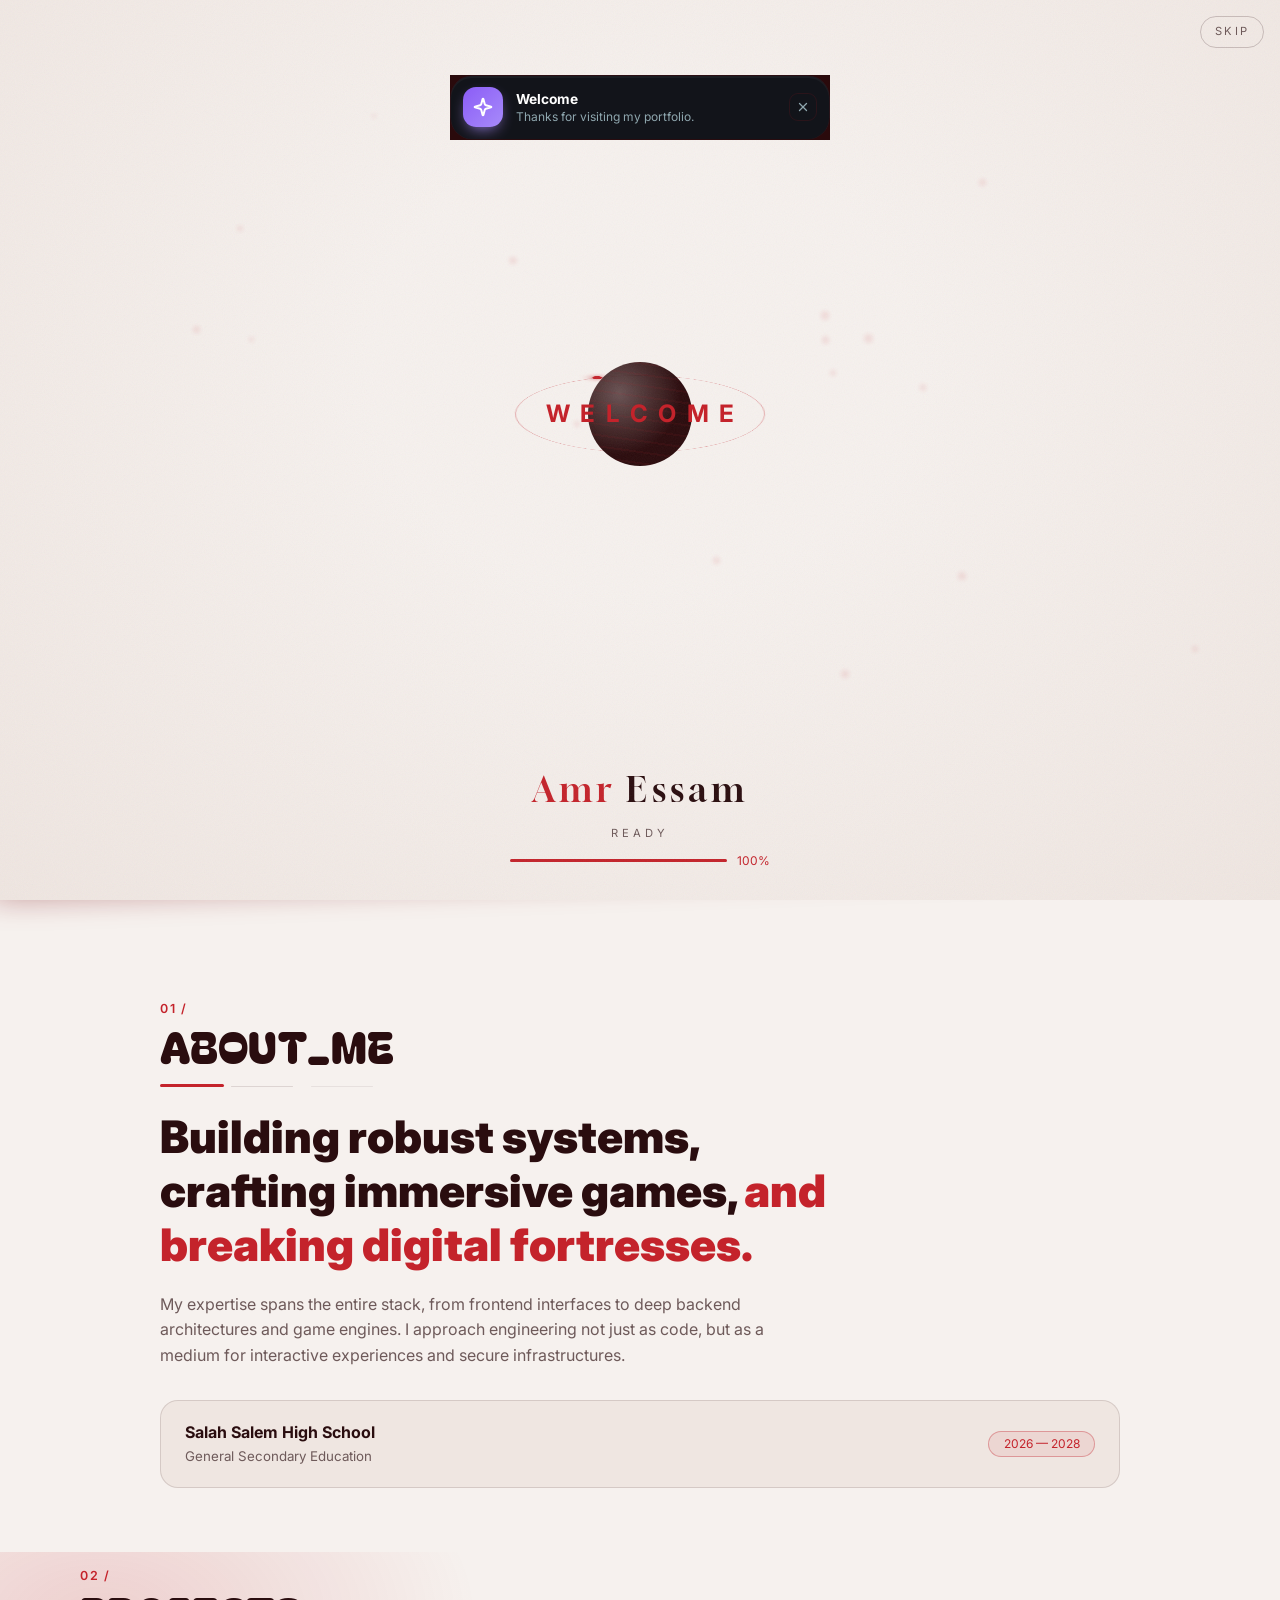
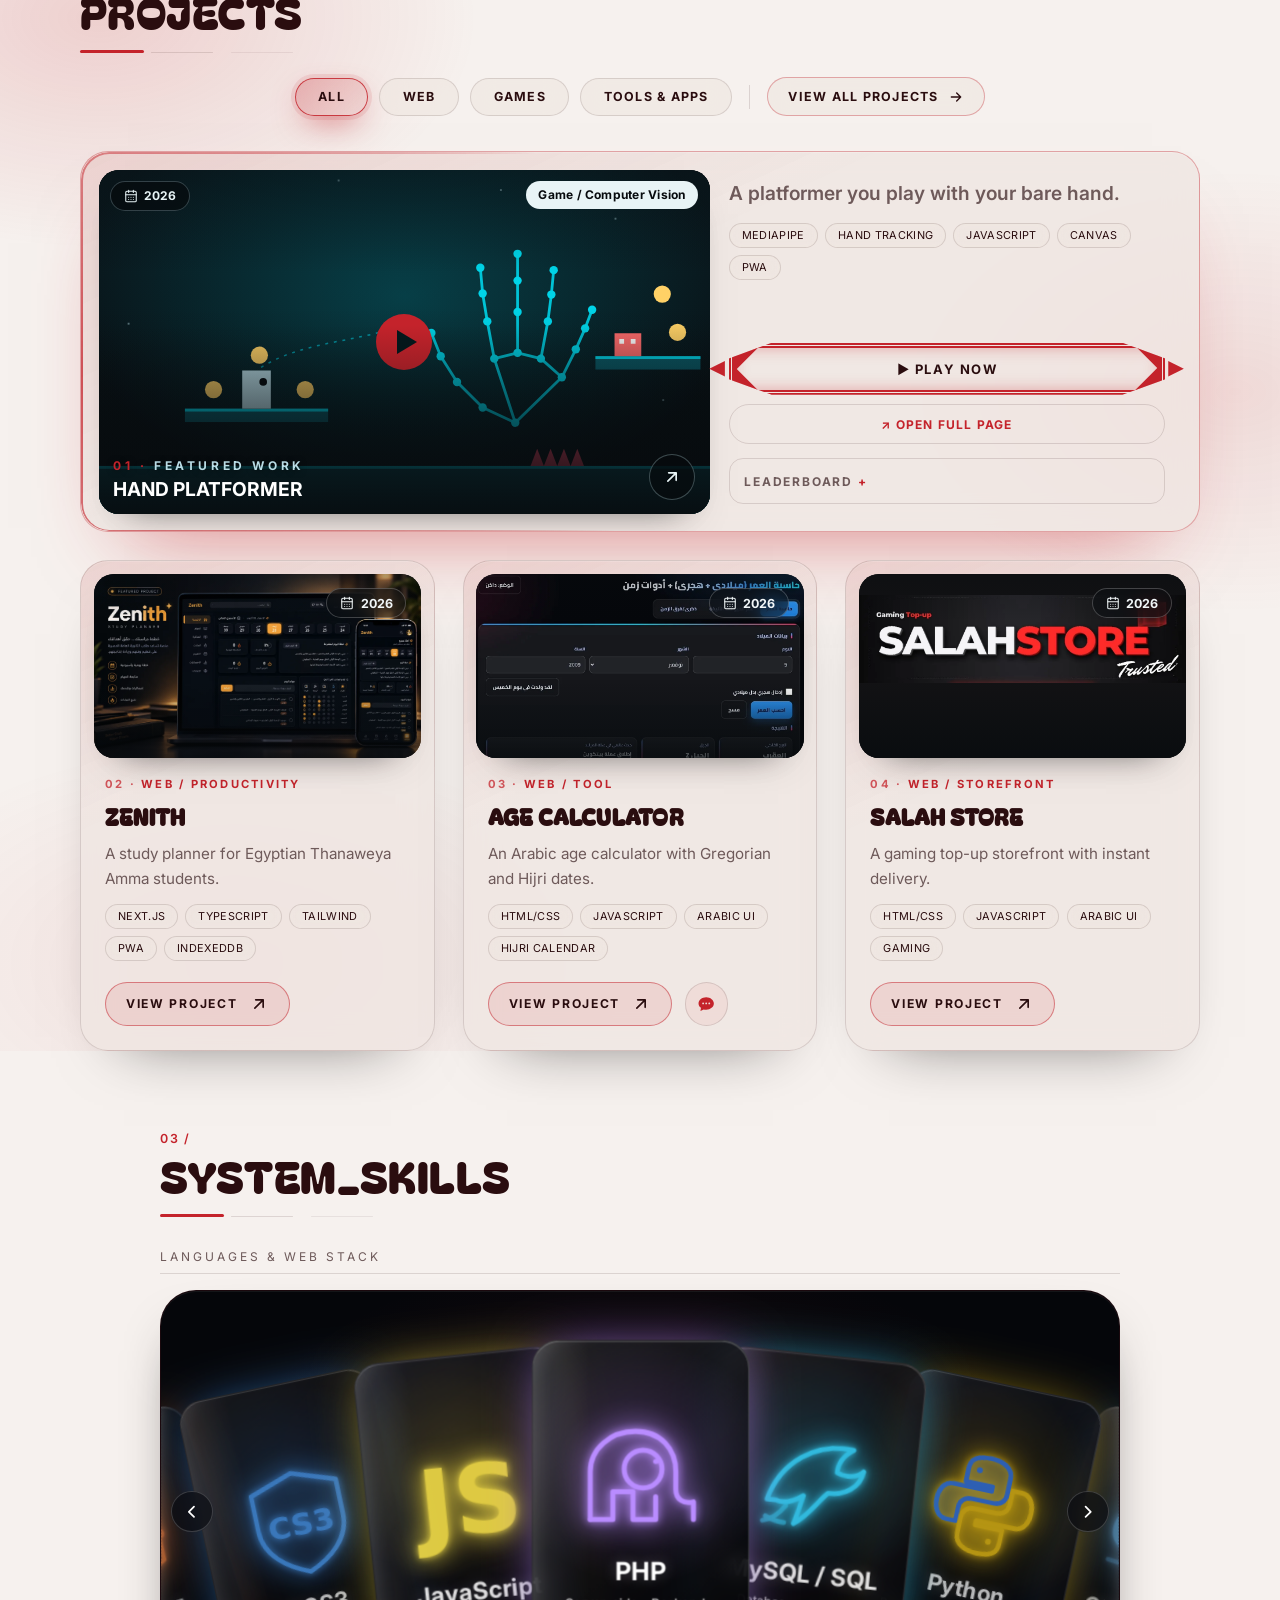
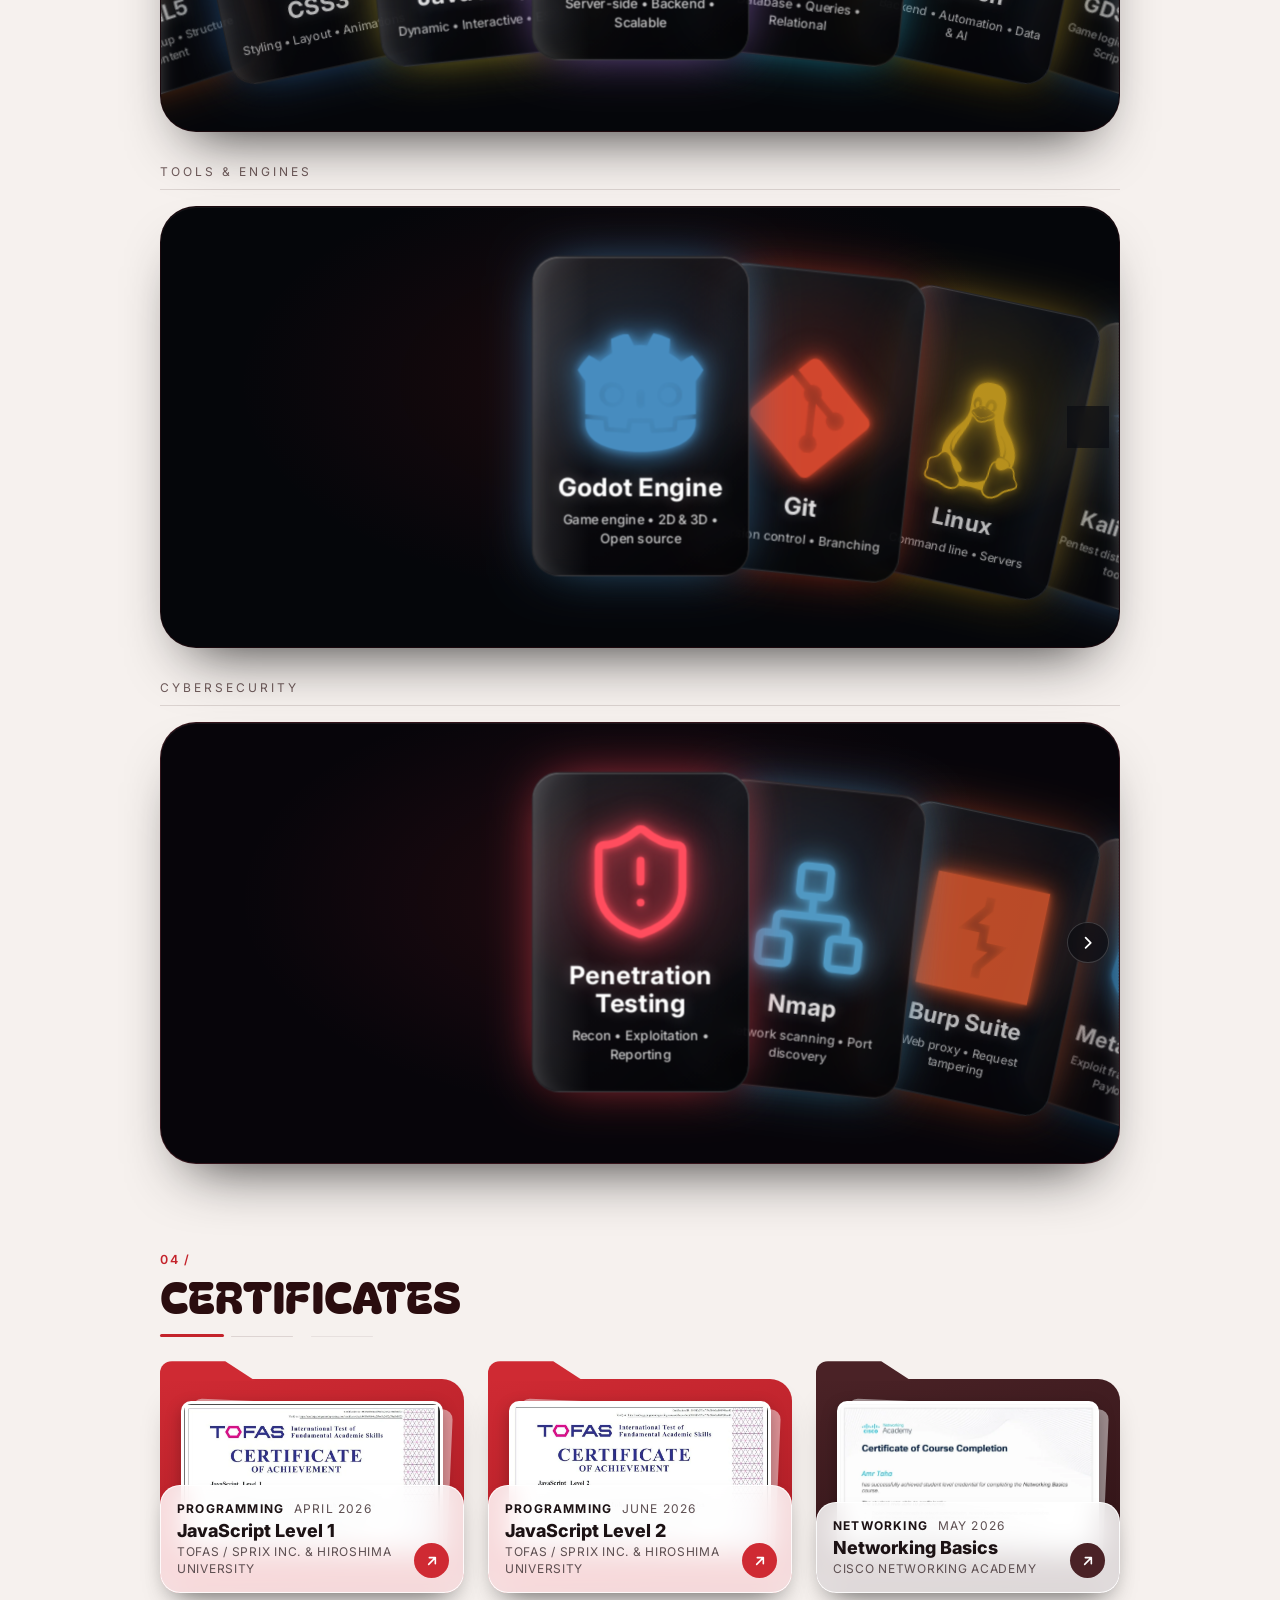
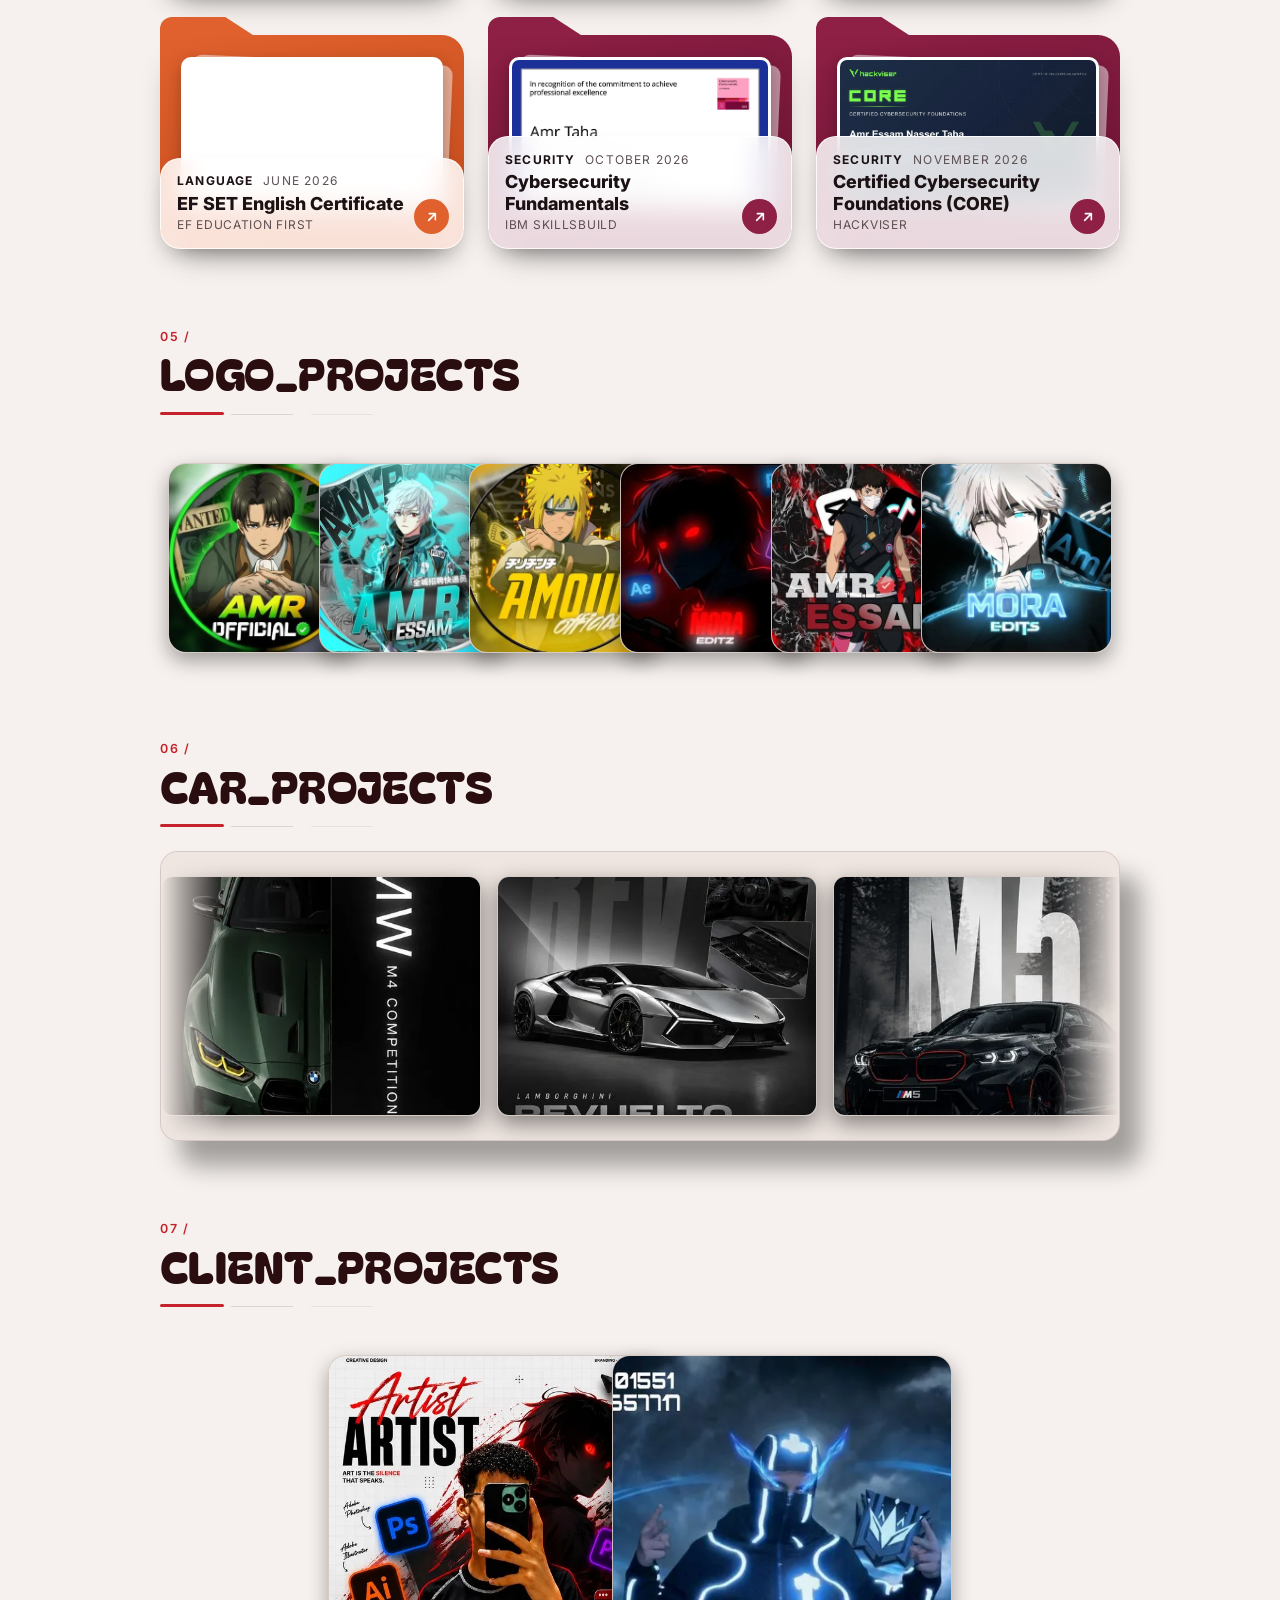
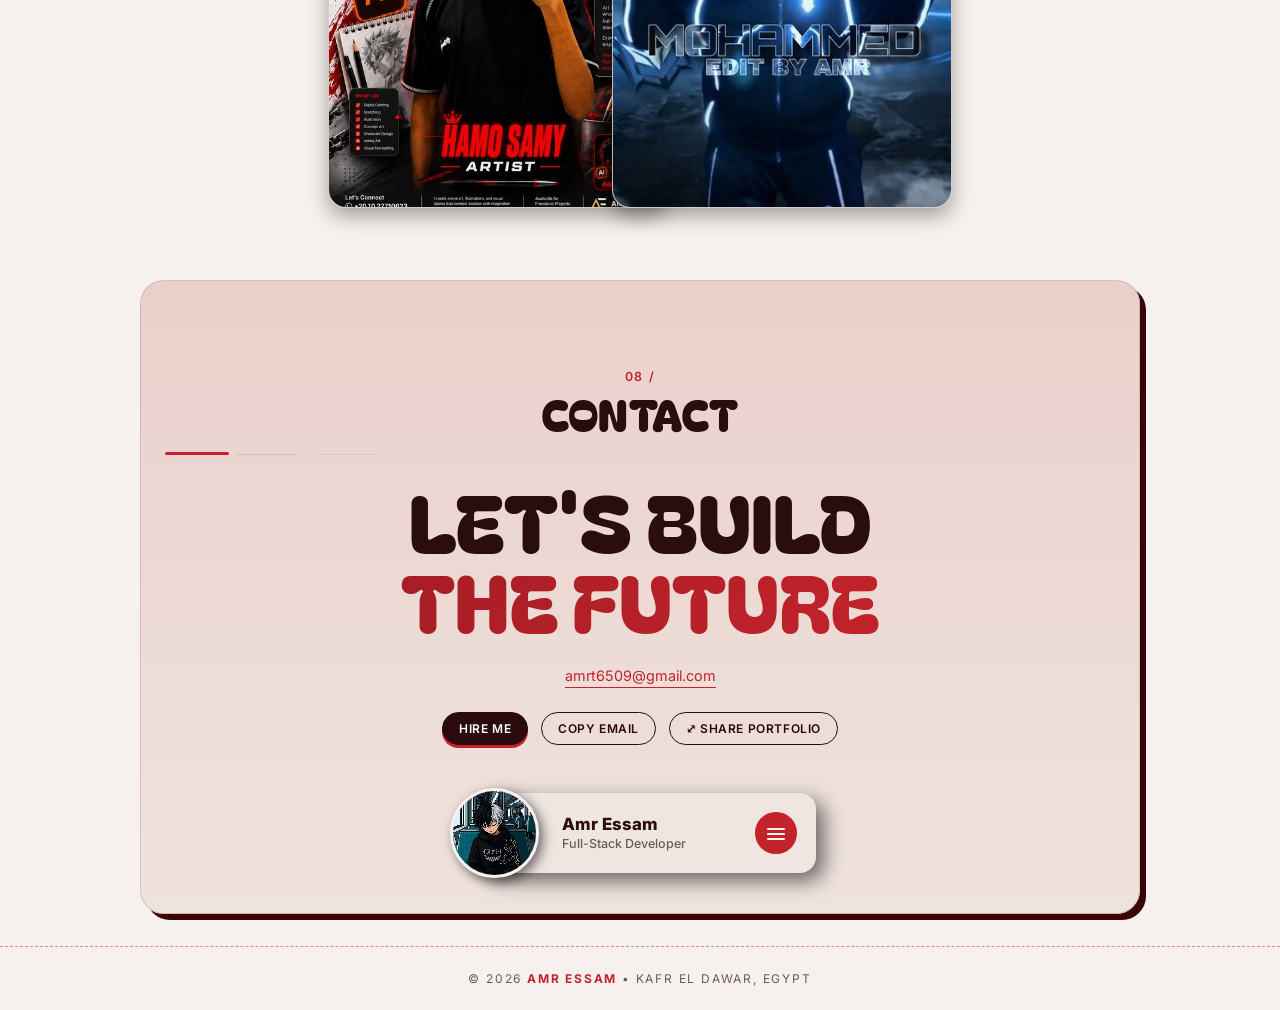
==== commit 56c0ea6e: "Add files via upload" ====
--- a/index.html
+++ b/index.html
@@ -133,6 +133,7 @@
     <link rel="stylesheet" href="hero-portfolio.css" />
     <link rel="stylesheet" href="projects.css" />
     <link rel="stylesheet" href="hire.css" />
+    <link rel="stylesheet" href="loader-intro.css" />
     <script>
       /* runs before paint: restores theme + language (first visit uses the Crimson theme), enables reveal animations */
       var de = document.documentElement,
@@ -182,30 +183,20 @@
     <a class="skip" href="#hero">Skip to content</a>
     <div id="progress" aria-hidden="true"></div>
     <div id="menu-backdrop" aria-hidden="true"></div>
-    <div id="loader" aria-hidden="true">
-      <div class="sk-nav">
-        <i class="sk sk-logo"></i>
-        <span class="sk-links"
-          ><i class="sk"></i><i class="sk"></i><i class="sk"></i
-          ><i class="sk"></i
-        ></span>
-        <i class="sk sk-pill"></i>
+    <div id="loader" role="status" aria-label="Loading">
+      <div class="li-stars" id="li-stars"></div><div class="li-shoot"></div>
+      <div class="li-scene" id="li-scene">
+        <div class="li-stage">
+          <div class="li-ring"><i></i><b></b></div>
+          <div class="li-planet"></div>
+          <div class="li-word" id="li-word"></div>
+        </div>
       </div>
-      <div class="sk-page">
-        <div class="sk-hero">
-          <i class="sk sk-avatar"></i>
-          <i class="sk sk-tag"></i>
-          <i class="sk sk-h1"></i>
-          <i class="sk sk-h1 w70"></i>
-          <i class="sk sk-line"></i>
-          <i class="sk sk-line w80"></i>
-          <div class="sk-row"><i class="sk sk-btn"></i><i class="sk sk-btn"></i></div>
-          <div class="sk-stats"><i class="sk sk-stat"></i><i class="sk sk-stat"></i><i class="sk sk-stat"></i><i class="sk sk-stat"></i></div>
-        </div>
-        <i class="sk sk-label"></i>
-        <div class="sk-cards"><i class="sk sk-card"></i><i class="sk sk-card"></i><i class="sk sk-card"></i></div>
-        <i class="sk sk-label"></i>
-        <div class="sk-tiles"><i class="sk"></i><i class="sk"></i><i class="sk"></i><i class="sk"></i><i class="sk"></i><i class="sk"></i></div>
+      <button class="li-skip" id="li-skip" type="button">SKIP</button>
+      <div class="li-bottom">
+        <div class="li-brand"><b>Amr</b> Essam</div>
+        <div class="li-status" id="li-status">Initializing</div>
+        <div class="li-meter"><div class="li-bar"><i id="li-fill"></i></div><div class="li-pct" id="li-pct">0%</div></div>
       </div>
     </div>
     <div id="island" role="status" aria-live="polite" aria-atomic="true">
--- a/loader-intro.css
+++ b/loader-intro.css
@@ -0,0 +1,45 @@
+/* ===== Planet launch intro (replaces the skeleton loader). Uses theme tokens, so Crimson/Azure both work ===== */
+#loader{direction:ltr;display:flex;align-items:center;justify-content:center;overflow:hidden;
+  background:radial-gradient(ellipse at 50% 40%,var(--bg) 30%,var(--bg2,var(--bg)));
+  clip-path:circle(150% at 50% 42%);animation:none;opacity:1;
+  transition:clip-path 1.1s cubic-bezier(.7,0,.2,1),visibility 0s}
+#loader.done{opacity:1;clip-path:circle(0% at 50% 42%);visibility:hidden;pointer-events:none;
+  transition:clip-path 1.1s cubic-bezier(.7,0,.2,1),visibility 0s 1.1s}
+#loader.quick{transition:none}
+#loader::after{content:"";position:absolute;inset:0;pointer-events:none;opacity:.06;
+  background-image:url("data:image/svg+xml;utf8,<svg xmlns='http://www.w3.org/2000/svg' width='160' height='160'><filter id='n'><feTurbulence type='fractalNoise' baseFrequency='.9' numOctaves='2'/></filter><rect width='100%' height='100%' filter='url(%23n)'/></svg>")}
+.li-stars,.li-scene{position:absolute;inset:0;transition:transform .25s ease-out}
+.li-scene{display:flex;align-items:center;justify-content:center;pointer-events:none}
+.li-star{position:absolute;border-radius:50%;background:var(--accent);filter:blur(2px);opacity:.1;animation:li-tw 3s ease-in-out infinite}
+@keyframes li-tw{0%,100%{opacity:.08;transform:scale(.8)}50%{opacity:.55;transform:scale(1.5)}}
+.li-shoot{position:absolute;top:18%;left:-20%;width:120px;height:2px;background:linear-gradient(90deg,transparent,var(--accent));opacity:0;transform:rotate(18deg);animation:li-sh 3.6s 1s infinite}
+@keyframes li-sh{0%{opacity:0;left:-20%}8%{opacity:.8}30%{opacity:0;left:110%;top:42%}100%{opacity:0;left:110%}}
+.li-stage{position:relative;width:min(86vw,460px);height:130px;display:flex;align-items:center;justify-content:center;margin-top:-8vh}
+.li-planet{position:absolute;width:104px;height:104px;border-radius:50%;background:radial-gradient(circle at 30% 30%,color-mix(in srgb,var(--teal) 70%,#fff 12%),var(--teal) 60%);animation:li-orbit 2.4s linear infinite,li-float 4s ease-in-out infinite}
+.li-planet::before{content:"";position:absolute;inset:0;border-radius:50%;background:repeating-linear-gradient(8deg,transparent 0 9px,color-mix(in srgb,var(--ice) 9%,transparent) 9px 11px)}
+@keyframes li-orbit{
+0%{transform:rotate(90deg);box-shadow:0 10px 20px 0 var(--ice) inset,0 20px 30px 0 var(--accent) inset,0 60px 60px 0 var(--teal) inset,0 10px 34px color-mix(in srgb,var(--accent) 30%,transparent)}
+50%{transform:rotate(270deg);box-shadow:0 10px 20px 0 var(--ice) inset,0 20px 10px 0 color-mix(in srgb,var(--accent) 80%,#fff) inset,0 40px 60px 0 var(--teal) inset,0 10px 46px color-mix(in srgb,var(--accent) 45%,transparent)}
+100%{transform:rotate(450deg);box-shadow:0 10px 20px 0 var(--ice) inset,0 20px 30px 0 var(--accent) inset,0 60px 60px 0 var(--teal) inset,0 10px 34px color-mix(in srgb,var(--accent) 30%,transparent)}}
+@keyframes li-float{0%,100%{margin-top:0}50%{margin-top:-8px}}
+.li-ring{position:absolute;width:250px;height:250px;transform:rotateX(72deg) rotateZ(-20deg);transform-style:preserve-3d}
+.li-ring i{position:absolute;inset:0;border-radius:50%;border:1px solid color-mix(in srgb,var(--accent) 35%,transparent)}
+.li-ring b{position:absolute;inset:0;animation:li-spin 3.2s linear infinite}
+.li-ring b::after{content:"";position:absolute;top:-5px;left:calc(50% - 5px);width:10px;height:10px;border-radius:50%;background:var(--accent);box-shadow:0 0 12px var(--accent)}
+@keyframes li-spin{to{transform:rotate(360deg)}}
+.li-word{position:relative;z-index:2;display:flex;font-family:var(--mono,ui-monospace,monospace);font-weight:700;font-size:clamp(1rem,4.6vw,1.5rem)}
+.li-letter{display:inline-block;margin:0 .22em;color:var(--fg);opacity:.35;filter:blur(2px);animation:li-lt 2s infinite}
+@keyframes li-lt{0%,100%{opacity:.35;transform:translateY(0);filter:blur(2px)}25%{opacity:1;transform:scale(1.18);filter:blur(0);color:var(--accent);text-shadow:0 0 12px color-mix(in srgb,var(--accent) 40%,transparent)}60%{opacity:.7;filter:blur(1px)}}
+.li-word.ready .li-letter{animation:li-pop .7s cubic-bezier(.2,1.4,.4,1) both;color:var(--accent);opacity:1;filter:none}
+@keyframes li-pop{from{opacity:0;transform:translateY(14px) scale(.6);filter:blur(6px)}to{opacity:1;transform:none;filter:blur(0)}}
+.li-bottom{position:absolute;left:0;right:0;bottom:calc(30px + env(safe-area-inset-bottom,0px));text-align:center;display:flex;flex-direction:column;align-items:center;gap:8px}
+.li-brand{font-family:Gloock,Georgia,serif;font-size:clamp(1.5rem,6vw,2.1rem);letter-spacing:.12em;color:var(--fg)}
+.li-brand b{color:var(--accent);font-weight:400}
+.li-status{font-family:var(--mono,ui-monospace,monospace);font-size:.7rem;letter-spacing:.35em;text-transform:uppercase;color:var(--dim)}
+.li-meter{display:flex;align-items:center;gap:10px;width:min(70vw,260px)}
+.li-bar{flex:1;height:3px;background:color-mix(in srgb,var(--fg) 13%,transparent);border-radius:3px;overflow:hidden}
+.li-bar i{display:block;height:100%;width:0;background:var(--accent);box-shadow:0 0 8px color-mix(in srgb,var(--accent) 50%,transparent)}
+.li-pct{font-family:var(--mono,ui-monospace,monospace);font-size:.75rem;min-width:3.2ch;text-align:right;color:var(--accent)}
+.li-skip{position:absolute;top:calc(16px + env(safe-area-inset-top,0px));right:16px;background:none;border:1px solid color-mix(in srgb,var(--fg) 20%,transparent);color:var(--dim);border-radius:999px;padding:6px 14px;font-family:var(--mono,ui-monospace,monospace);font-size:.7rem;letter-spacing:.2em;cursor:pointer;z-index:3}
+.li-skip:hover{color:var(--accent);border-color:var(--accent)}
+@media (prefers-reduced-motion:reduce){.li-letter,.li-planet,.li-star,.li-ring b,.li-shoot{animation-duration:8s}}
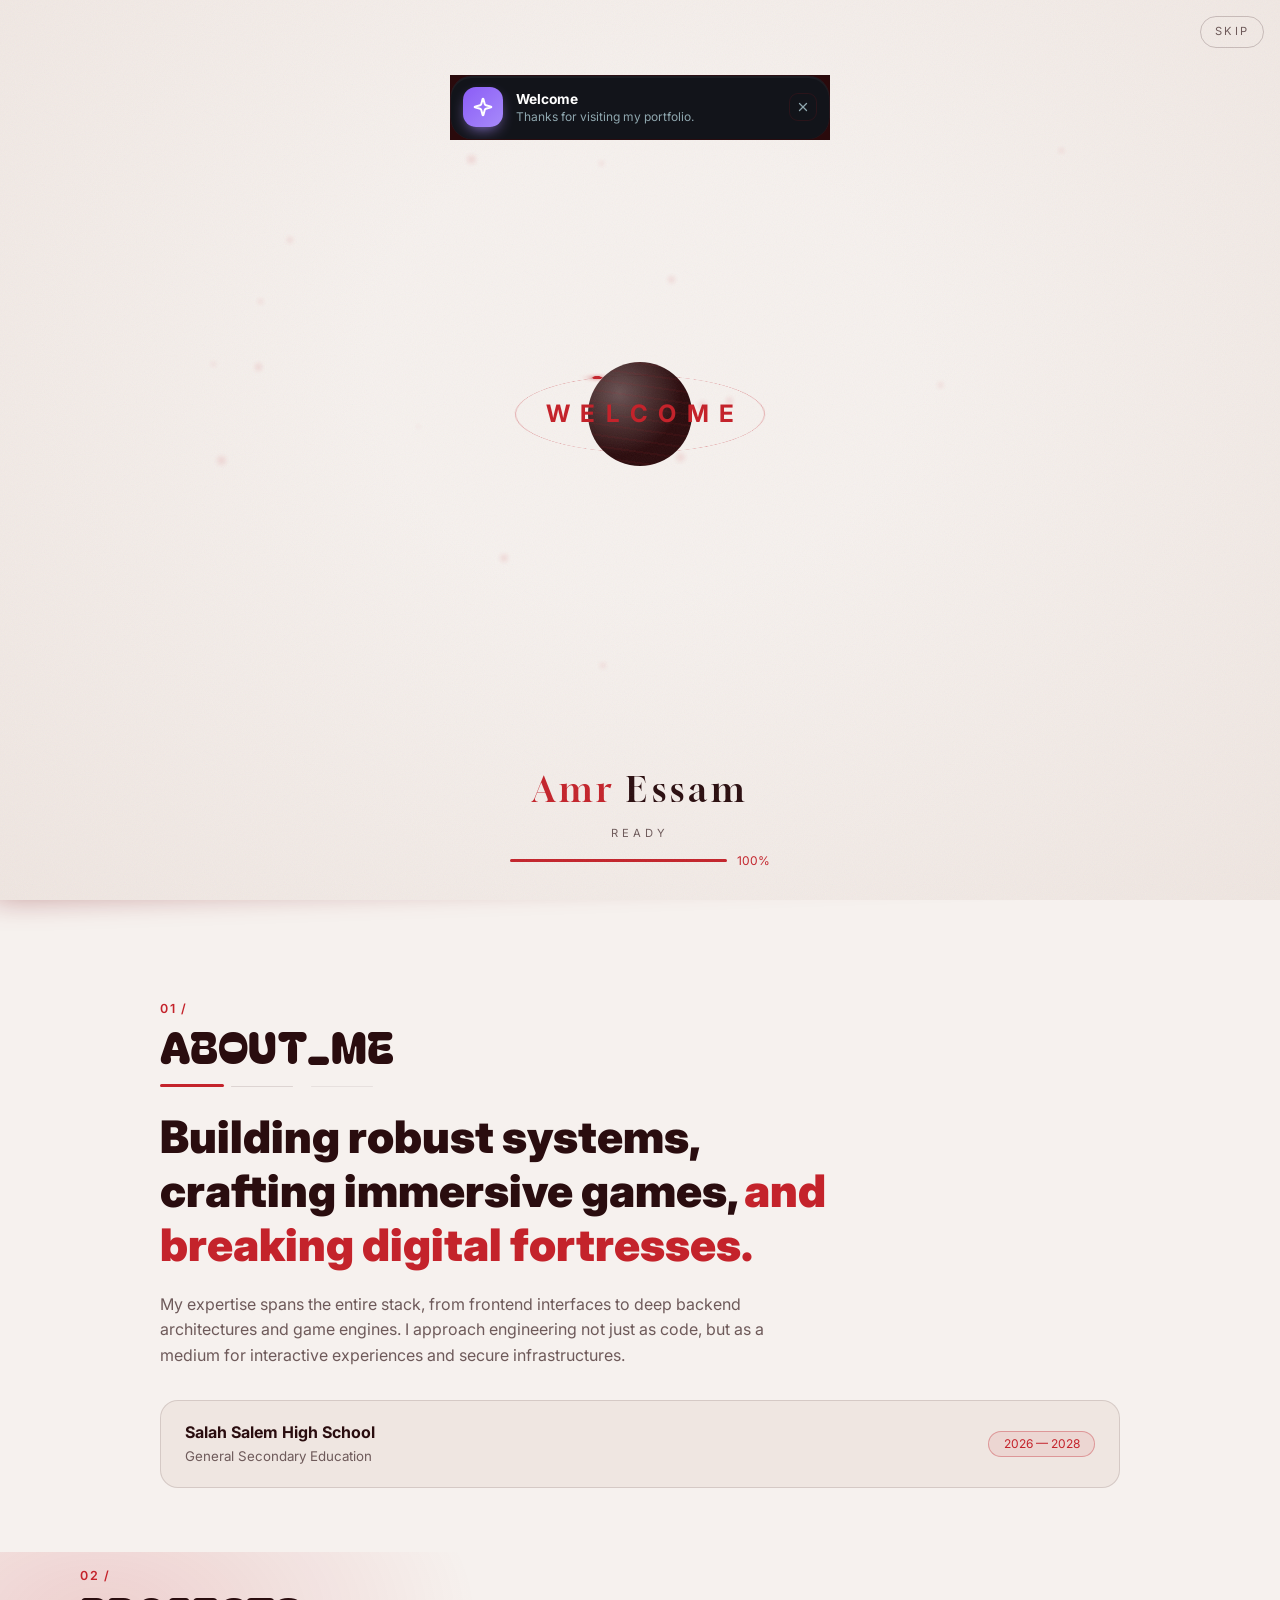
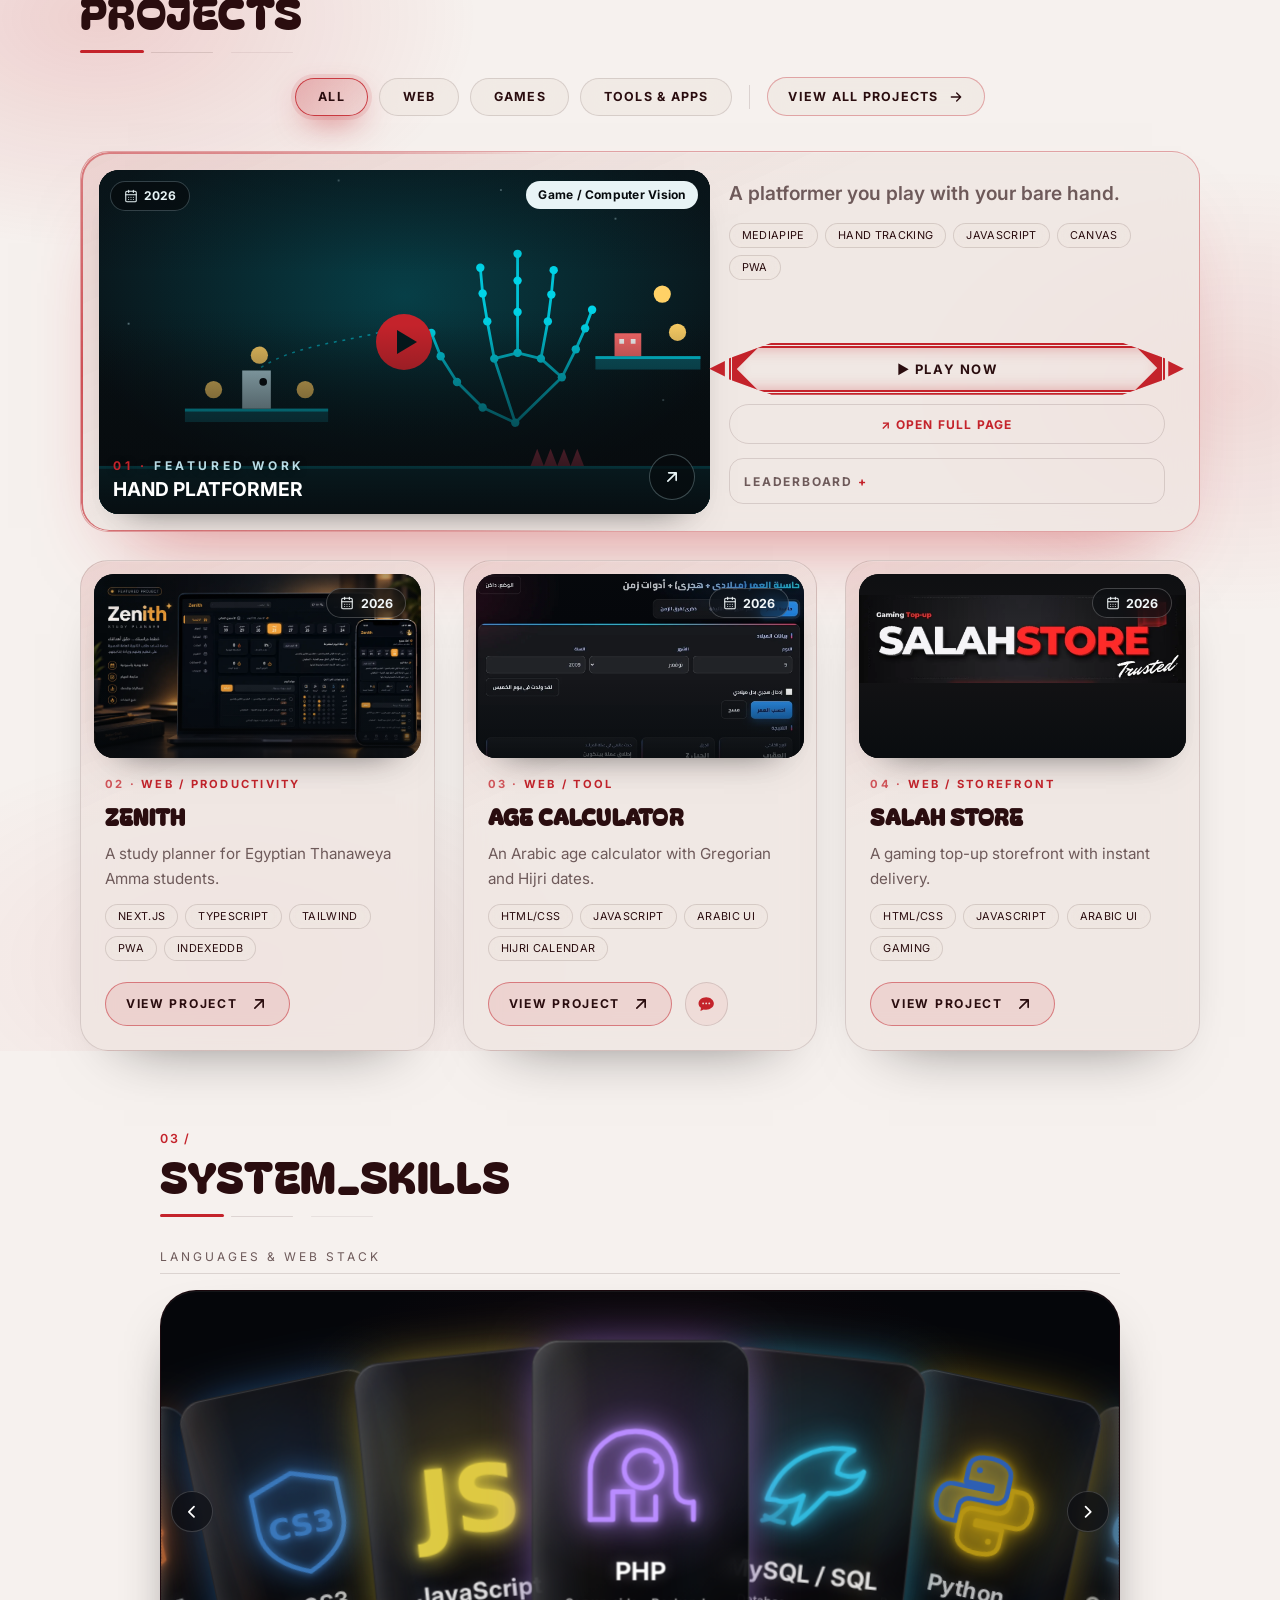
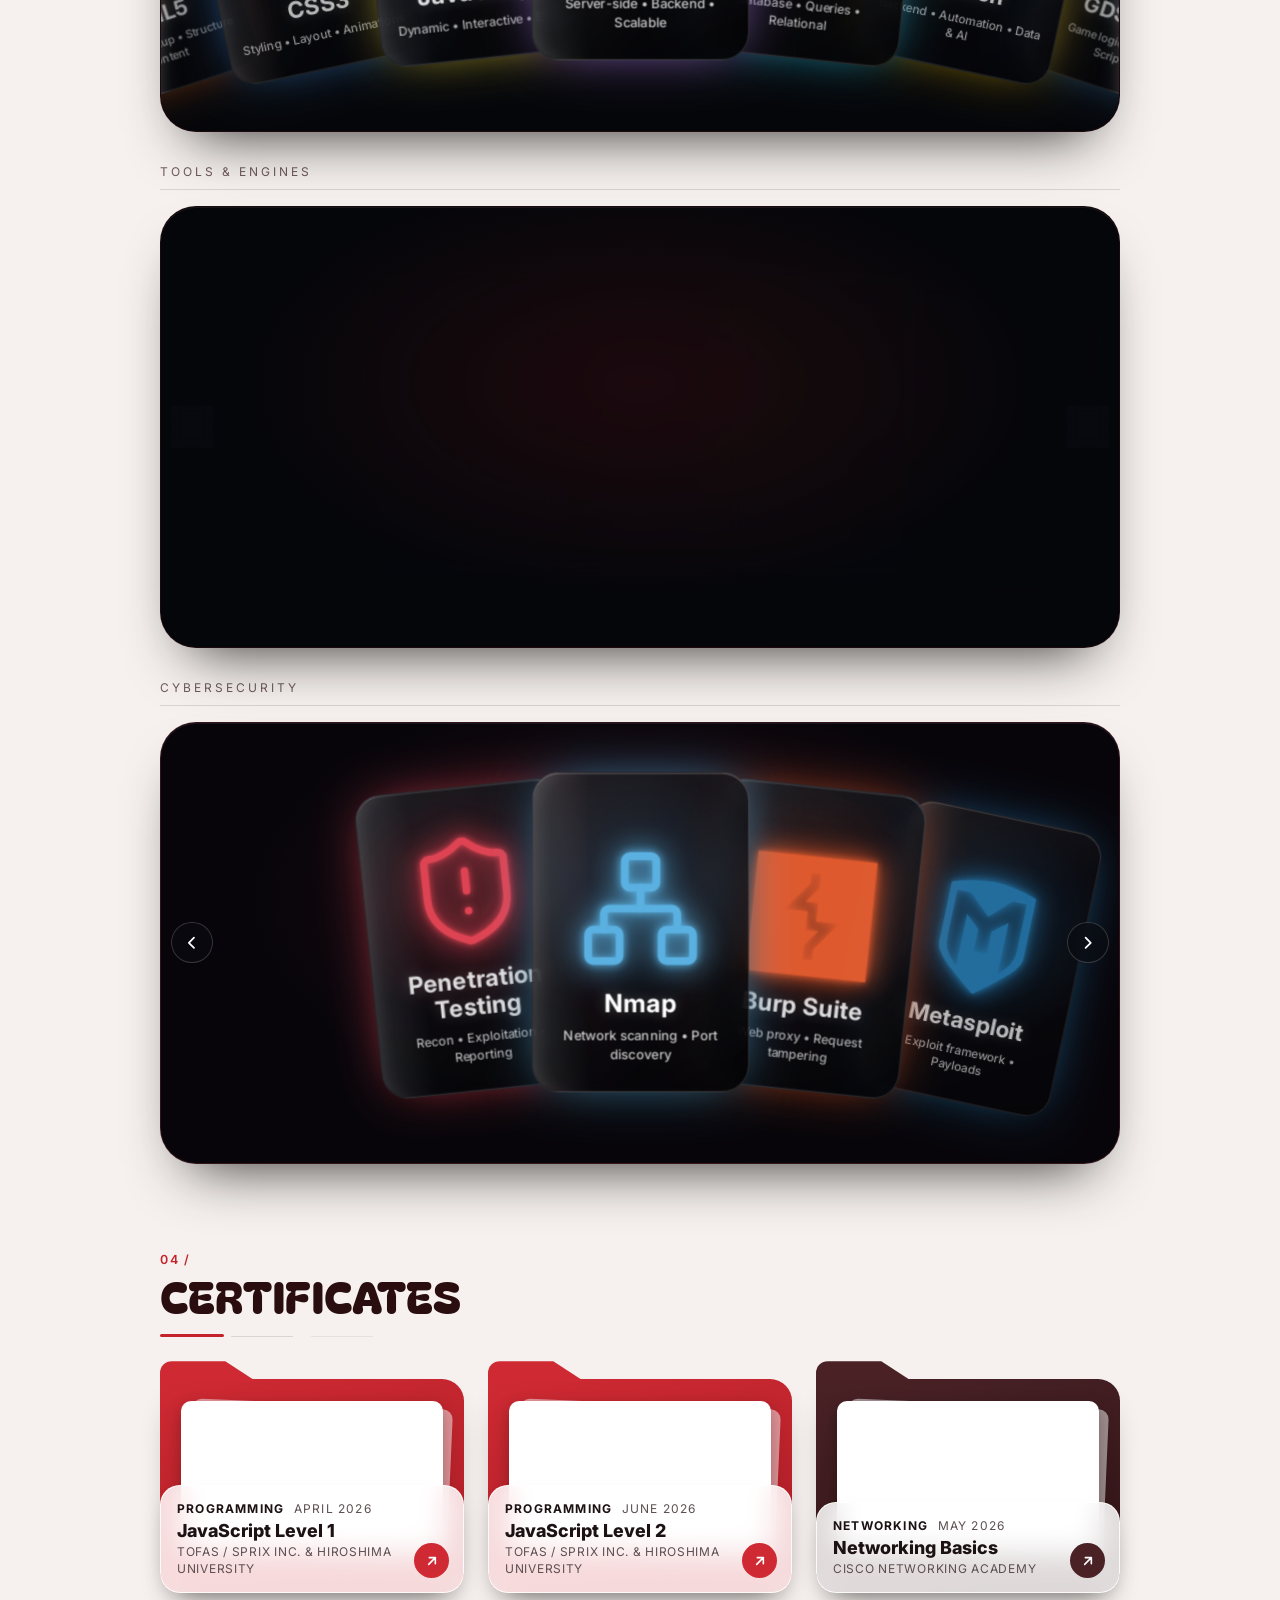
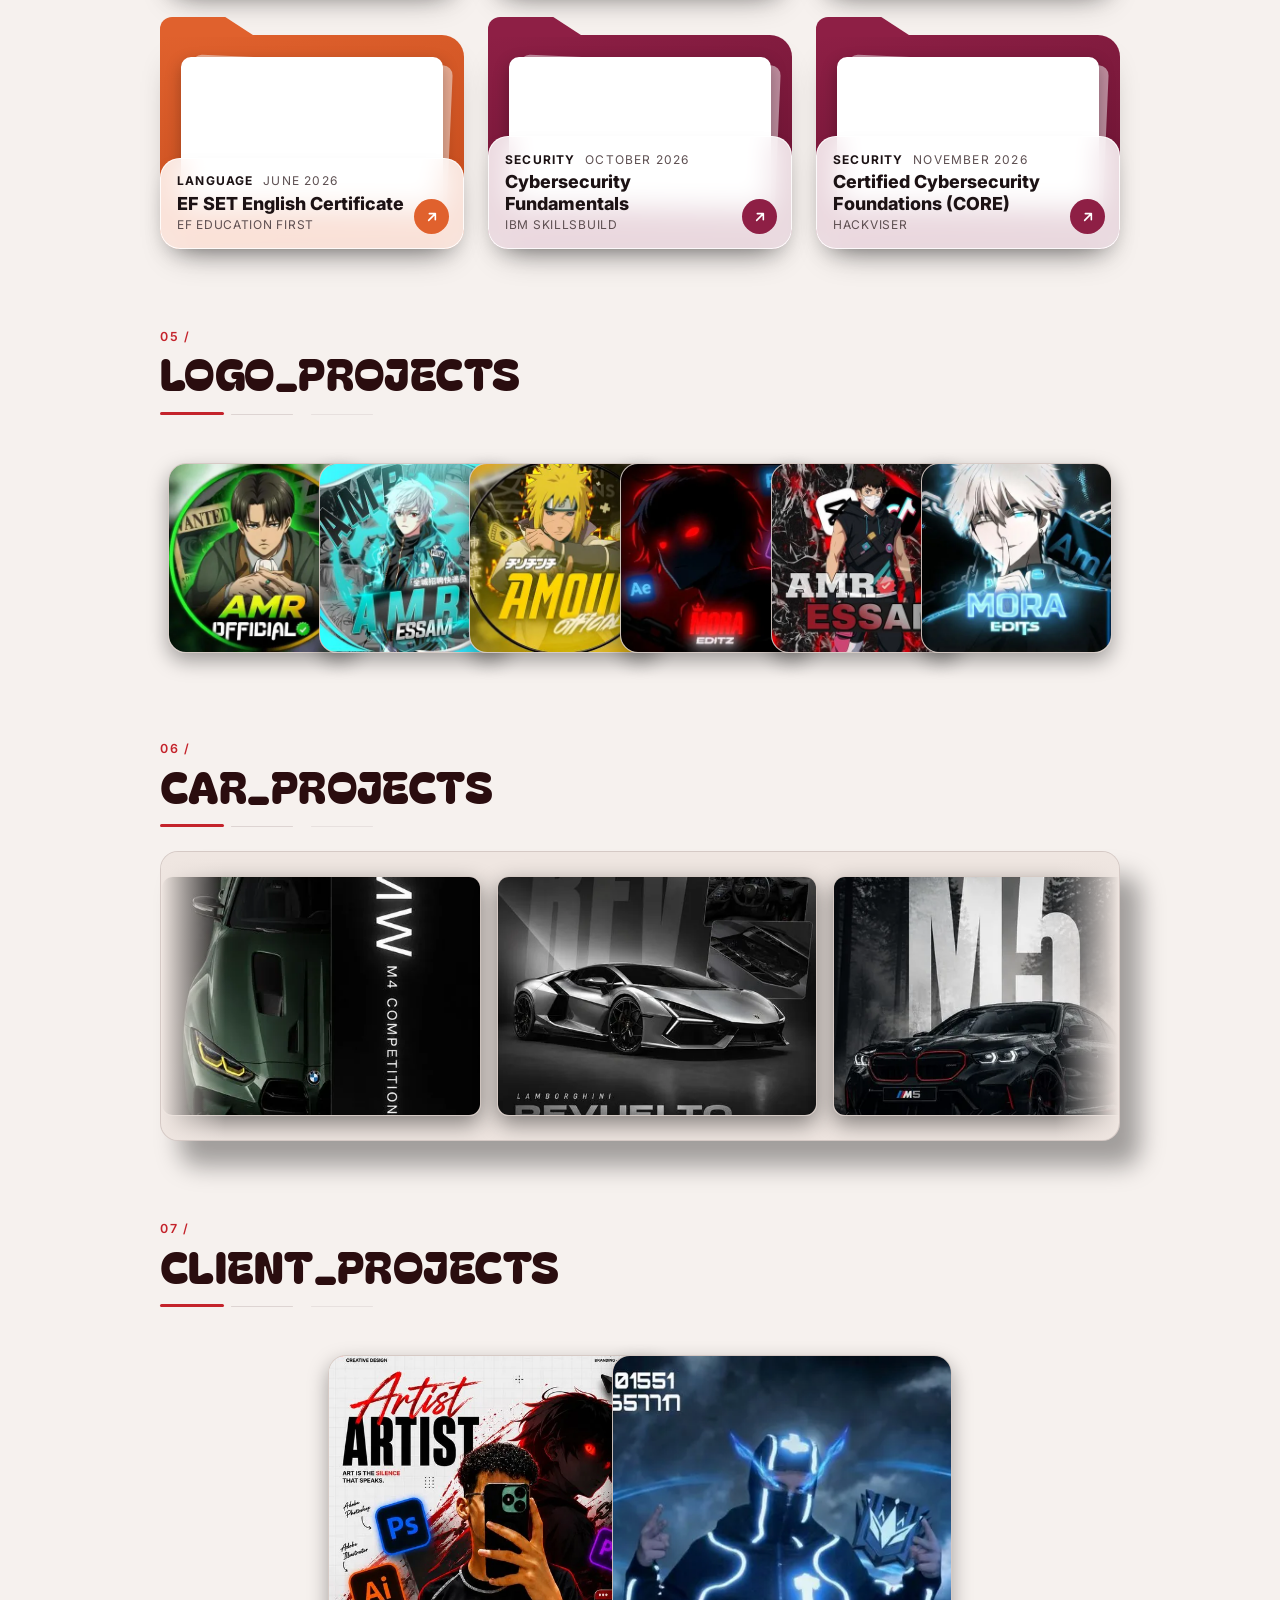
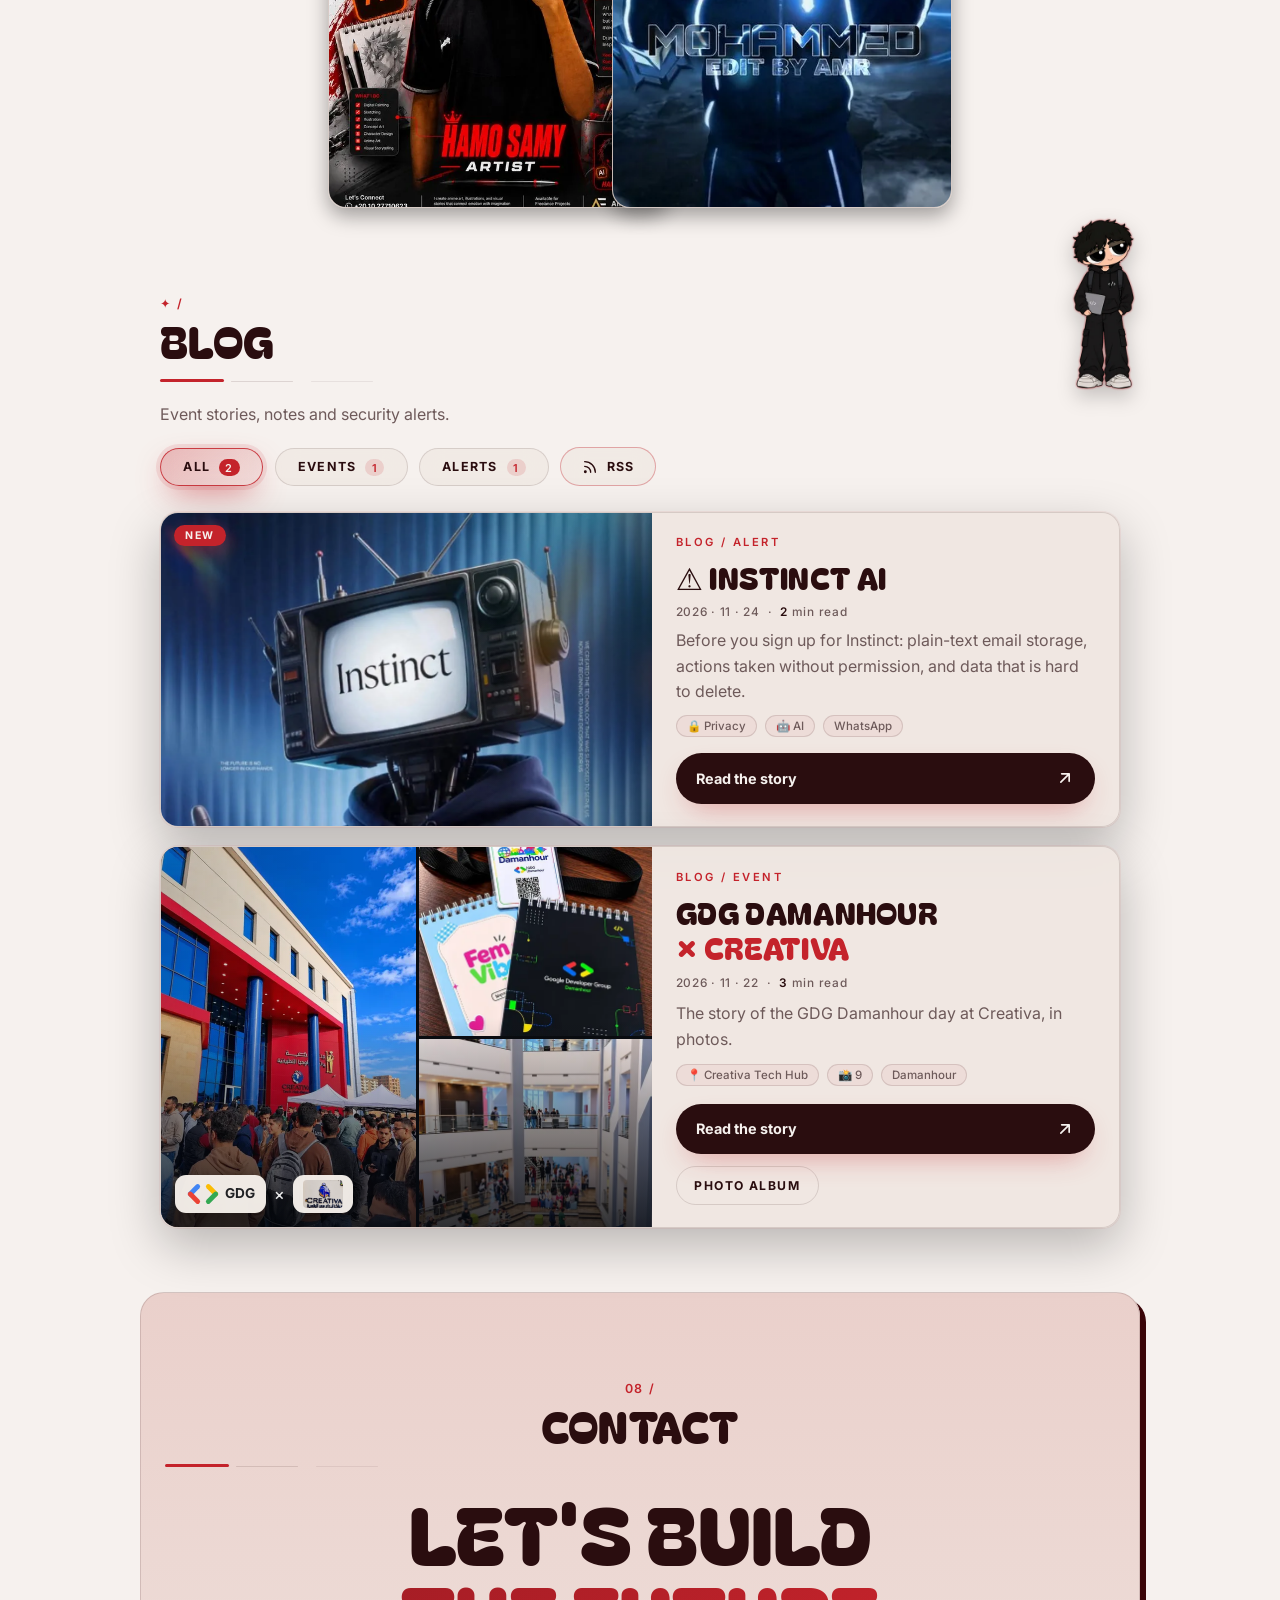
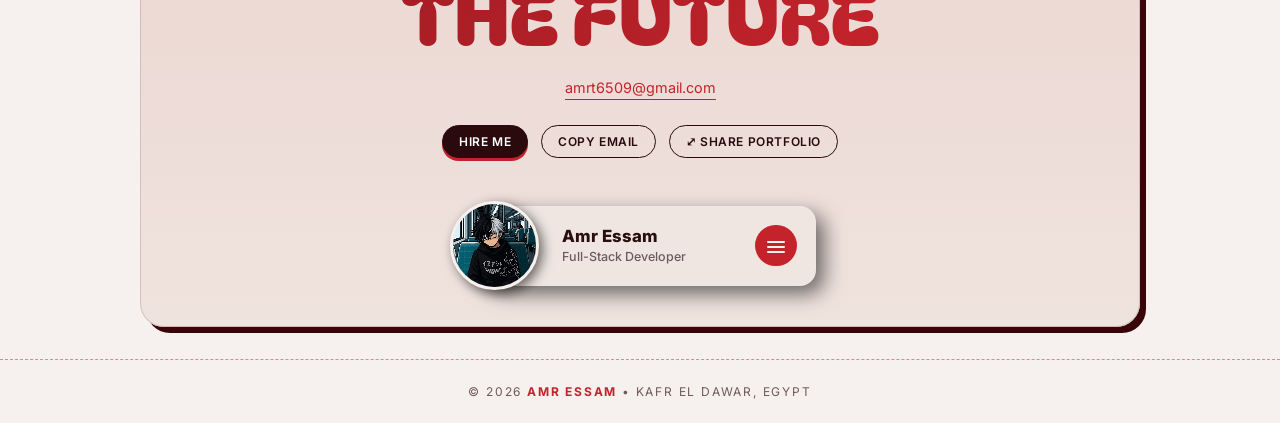
==== commit 8458dc89: "Replace with organized portfolio structure" ====
--- a/index.html
+++ b/index.html
@@ -36,7 +36,7 @@
     />
     <meta
       property="og:image"
-      content="https://amressam.is-a.dev/images/preview-v2.jpg"
+      content="https://amressam.is-a.dev/assets/images/social/preview-v2.jpg"
     />
     <meta property="og:image:type" content="image/jpeg" />
     <meta property="og:image:width" content="1200" />
@@ -57,20 +57,20 @@
     />
     <meta
       name="twitter:image"
-      content="https://amressam.is-a.dev/images/preview-v2.jpg"
+      content="https://amressam.is-a.dev/assets/images/social/preview-v2.jpg"
     />
     <meta name="twitter:image:alt" content="Amr Essam portfolio preview" />
 
-    <link rel="icon" href="favicon/favicon.ico" sizes="any" />
+    <link rel="icon" href="assets/favicon/favicon.ico" sizes="any" />
     <link
       rel="icon"
-      href="favicon/favicon-96x96.png"
+      href="assets/favicon/favicon-96x96.png"
       type="image/png"
       sizes="96x96"
     />
-    <link rel="apple-touch-icon" href="favicon/apple-touch-icon.png" />
-    <link rel="icon" href="favicon/favicon.svg" type="image/svg+xml" />
-    <link rel="manifest" href="favicon/site.webmanifest" />
+    <link rel="apple-touch-icon" href="assets/favicon/apple-touch-icon.png" />
+    <link rel="icon" href="assets/favicon/favicon.svg" type="image/svg+xml" />
+    <link rel="manifest" href="assets/favicon/site.webmanifest" />
 
     <script type="application/ld+json">
       {
@@ -78,7 +78,7 @@
         "@type": "Person",
         "name": "Amr Essam",
         "url": "https://amressam.is-a.dev/",
-        "image": "https://amressam.is-a.dev/images/avatar.png",
+        "image": "https://amressam.is-a.dev/assets/images/avatar/avatar.png",
         "jobTitle": "Full-Stack Developer",
         "email": "amrt6509@gmail.com",
         "sameAs": [
@@ -108,8 +108,8 @@
     <link
       rel="preload"
       as="image"
-      href="images/avatar-crimson-640.webp"
-      imagesrcset="images/avatar-crimson-640.webp 1x, images/avatar-crimson-1024.webp 2x"
+      href="assets/images/avatar/avatar-crimson-640.webp"
+      imagesrcset="assets/images/avatar/avatar-crimson-640.webp 1x, assets/images/avatar/avatar-crimson-1024.webp 2x"
       fetchpriority="high"
     />
     <!-- fonts load without blocking first paint (system fonts show until they arrive) -->
@@ -125,15 +125,17 @@
         href="https://fonts.googleapis.com/css2?family=Anton&family=JetBrains+Mono:wght@400;700&family=Inter:wght@400;700;900&family=Cairo:wght@400;700;900&display=swap"
       />
     </noscript>
-    <link rel="stylesheet" href="style.css" />
-    <link rel="stylesheet" href="themes-extra.css" />
-    <link rel="stylesheet" href="themes/crimson.css" />
-    <link rel="stylesheet" href="themes/azure.css" />
-    <link rel="stylesheet" href="certs.css" />
-    <link rel="stylesheet" href="hero-portfolio.css" />
-    <link rel="stylesheet" href="projects.css" />
-    <link rel="stylesheet" href="hire.css" />
-    <link rel="stylesheet" href="loader-intro.css" />
+    <link rel="stylesheet" href="assets/css/style.css" />
+    <link rel="stylesheet" href="assets/css/themes-extra.css" />
+    <link rel="stylesheet" href="assets/css/themes/crimson.css" />
+    <link rel="stylesheet" href="assets/css/themes/azure.css" />
+    <link rel="stylesheet" href="assets/css/certs.css" />
+    <link rel="stylesheet" href="assets/css/hero-portfolio.css" />
+    <link rel="stylesheet" href="assets/css/projects.css" />
+    <link rel="stylesheet" href="assets/css/hire.css" />
+    <link rel="stylesheet" href="assets/css/blog.css" />
+    <link rel="alternate" type="application/rss+xml" title="Amr Essam — Blog" href="blog/feed.xml" />
+    <link rel="stylesheet" href="assets/css/loader-intro.css" />
     <script>
       /* runs before paint: restores theme + language (first visit uses the Crimson theme), enables reveal animations */
       var de = document.documentElement,
@@ -178,6 +180,7 @@
       de.classList.add("js");
     </script>
 
+      <script type="application/ld+json">{"@context": "https://schema.org", "@type": "Blog", "name": "Amr Essam — Blog", "url": "https://amressam.is-a.dev/#blog", "author": {"@type": "Person", "name": "Amr Essam"}, "blogPost": [{"@type": "BlogPosting", "headline": "تحذير: قبل ما تسجل في Instinct AI", "datePublished": "2026-11-24", "url": "https://amressam.is-a.dev/blog/instinct-ai-warning.html", "image": "https://amressam.is-a.dev/assets/images/social/instinct-ai-og.jpg"}, {"@type": "BlogPosting", "headline": "GDG Damanhour × Creativa — يوم ما يتنسيش", "datePublished": "2026-11-22", "url": "https://amressam.is-a.dev/blog/gdg-creativa-article.html", "image": "https://amressam.is-a.dev/assets/images/social/gdg-creativa-og.jpg"}]}</script>
   </head>
   <body>
     <a class="skip" href="#hero">Skip to content</a>
@@ -224,6 +227,7 @@
           ><a href="#projects"><span class="nl" data-i18n="nav_projects">PROJECTS</span></a
           ><a href="#skills"><span class="nl" data-i18n="nav_skills">SKILLS</span></a>
           <a href="#certificates"><span class="nl" data-i18n="nav_certs">CERTS</span></a
+          ><a href="#blog"><span class="nl" data-i18n="nav_blog">BLOG</span></a
           ><a href="#contact"><span class="nl" data-i18n="nav_contact">CONTACT</span></a>
           <div class="menu-foot">
             <a
@@ -307,7 +311,7 @@
         </div>
         <a
           class="btn sm"
-          href="amr_essam_cv.pdf"
+          href="assets/docs/amr_essam_cv.pdf"
           download
           data-cv-choose
           aria-haspopup="dialog"
@@ -333,8 +337,8 @@
         <div class="avatar" data-rise style="--i: 4">
           <img
             class="av av-crimson"
-            src="images/avatar-crimson-640.webp"
-            srcset="images/avatar-crimson-640.webp 1x, images/avatar-crimson-1024.webp 2x"
+            src="assets/images/avatar/avatar-crimson-640.webp"
+            srcset="assets/images/avatar/avatar-crimson-640.webp 1x, assets/images/avatar/avatar-crimson-1024.webp 2x"
             alt="Amr Essam"
             width="640"
             height="800"
@@ -343,8 +347,8 @@
           />
           <img
             class="av av-azure"
-            src="images/avatar-azure-640.webp"
-            srcset="images/avatar-azure-640.webp 1x, images/avatar-azure-1024.webp 2x"
+            src="assets/images/avatar/avatar-azure-640.webp"
+            srcset="assets/images/avatar/avatar-azure-640.webp 1x, assets/images/avatar/avatar-azure-1024.webp 2x"
             alt="Amr Essam"
             width="640"
             height="800"
@@ -377,7 +381,7 @@
             >
             <a
               class="btn ghost"
-              href="amr_essam_cv.pdf"
+              href="assets/docs/amr_essam_cv.pdf"
               download
               data-cv-choose
               aria-haspopup="dialog"
@@ -644,7 +648,7 @@
 
             <article class="feat-card" data-cat="web apps" role="group" aria-roledescription="slide" aria-label="2 / 5">
               <div class="feat-media">
-                <img src="images/zenith.webp" alt="Zenith study planner dashboard shown on a laptop and a phone" width="1672" height="941" loading="lazy" decoding="async" />
+                <img src="assets/images/projects/zenith.webp" alt="Zenith study planner dashboard shown on a laptop and a phone" width="1672" height="941" loading="lazy" decoding="async" />
                 <span class="feat-year"><svg viewBox="0 0 24 24" fill="none" stroke="currentColor" stroke-width="1.8" stroke-linecap="round" stroke-linejoin="round" aria-hidden="true" focusable="false"><rect x="3" y="4" width="18" height="18" rx="2"/><path d="M16 2v4M8 2v4M3 10h18M8 14h.01M12 14h.01M16 14h.01M8 18h.01M12 18h.01M16 18h.01"/></svg><time datetime="2026">2026</time></span>
                 <span class="feat-cat" data-i18n="t_planner">Web / Productivity</span>
                 <div class="feat-cap">
@@ -668,7 +672,7 @@
 
             <article class="feat-card" data-cat="web apps" role="group" aria-roledescription="slide" aria-label="3 / 5">
               <div class="feat-media">
-                <img src="images/age-calculator.webp" alt="Age Calculator Arabic web app preview" width="1280" height="720" loading="lazy" decoding="async" />
+                <img src="assets/images/projects/age-calculator.webp" alt="Age Calculator Arabic web app preview" width="1280" height="720" loading="lazy" decoding="async" />
                 <span class="feat-year"><svg viewBox="0 0 24 24" fill="none" stroke="currentColor" stroke-width="1.8" stroke-linecap="round" stroke-linejoin="round" aria-hidden="true" focusable="false"><rect x="3" y="4" width="18" height="18" rx="2"/><path d="M16 2v4M8 2v4M3 10h18M8 14h.01M12 14h.01M16 14h.01M8 18h.01M12 18h.01M16 18h.01"/></svg><time datetime="2026">2026</time></span>
                 <span class="feat-cat" data-i18n="t_tool">Web / Tool</span>
                 <div class="feat-cap">
@@ -693,7 +697,7 @@
 
             <article class="feat-card" data-cat="web" role="group" aria-roledescription="slide" aria-label="4 / 5">
               <div class="feat-media">
-                <img class="fit-contain" src="images/salahstore.webp" alt="SALAH STORE gaming top-up website preview" width="1150" height="310" loading="lazy" decoding="async" />
+                <img class="fit-contain" src="assets/images/projects/salahstore.webp" alt="SALAH STORE gaming top-up website preview" width="1150" height="310" loading="lazy" decoding="async" />
                 <span class="feat-year"><svg viewBox="0 0 24 24" fill="none" stroke="currentColor" stroke-width="1.8" stroke-linecap="round" stroke-linejoin="round" aria-hidden="true" focusable="false"><rect x="3" y="4" width="18" height="18" rx="2"/><path d="M16 2v4M8 2v4M3 10h18M8 14h.01M12 14h.01M16 14h.01M8 18h.01M12 18h.01M16 18h.01"/></svg><time datetime="2026">2026</time></span>
                 <span class="feat-cat" data-i18n="t_store">Web / Storefront</span>
                 <div class="feat-cap">
@@ -717,7 +721,7 @@
 
             <article class="feat-card pj-extra" data-cat="web apps" role="group" aria-roledescription="slide" aria-label="5 / 5">
               <div class="feat-media">
-                <img src="images/forge-fitness.webp" alt="Forge Fitness workout tracker shown on a laptop and a phone" width="1280" height="720" loading="lazy" decoding="async" />
+                <img src="assets/images/projects/forge-fitness.webp" alt="Forge Fitness workout tracker shown on a laptop and a phone" width="1280" height="720" loading="lazy" decoding="async" />
                 <span class="feat-year"><svg viewBox="0 0 24 24" fill="none" stroke="currentColor" stroke-width="1.8" stroke-linecap="round" stroke-linejoin="round" aria-hidden="true" focusable="false"><rect x="3" y="4" width="18" height="18" rx="2"/><path d="M16 2v4M8 2v4M3 10h18M8 14h.01M12 14h.01M16 14h.01M8 18h.01M12 18h.01M16 18h.01"/></svg><time datetime="2026">2026</time></span>
                 <span class="feat-cat" data-i18n="t_fitness">Web / Fitness App</span>
                 <div class="feat-cap">
@@ -973,10 +977,10 @@
         <h2 class="label" data-i18n="lbl_certs"><b>04 /</b>CERTIFICATES</h2>
         <div class="cf-grid reveal" id="cert-list">
           <article class="cf" data-tone="prog">
-            <button class="cf-btn" type="button" data-cert="js1" data-title="JavaScript Level 1" data-issuer="TOFAS / SPRIX INC. &amp; HIROSHIMA UNIVERSITY" data-img="images/tofas-js1.webp" data-alt="TOFAS JavaScript Level 1 certificate" data-id="0019d4b64cc2f9ed1c2452c78adbd1f23" data-verify="https://result.egy.programming-testing.com/certificate-check/0019d4b64cc2f9ed1c2452c78adbd1f23" aria-haspopup="dialog" aria-label="View certificate: JavaScript Level 1">
+            <button class="cf-btn" type="button" data-cert="js1" data-title="JavaScript Level 1" data-issuer="TOFAS / SPRIX INC. &amp; HIROSHIMA UNIVERSITY" data-img="assets/images/certs/tofas-js1.webp" data-alt="TOFAS JavaScript Level 1 certificate" data-id="0019d4b64cc2f9ed1c2452c78adbd1f23" data-verify="https://result.egy.programming-testing.com/certificate-check/0019d4b64cc2f9ed1c2452c78adbd1f23" aria-haspopup="dialog" aria-label="View certificate: JavaScript Level 1">
               <span class="cf-folder" aria-hidden="true">
                 <span class="cf-sheet cf-sheet-b"></span>
-                <span class="cf-sheet cf-sheet-f"><img width="907" height="639" src="images/tofas-js1.webp" alt="" loading="lazy" decoding="async" /></span>
+                <span class="cf-sheet cf-sheet-f"><img width="907" height="639" src="assets/images/certs/tofas-js1.webp" alt="" loading="lazy" decoding="async" /></span>
               </span>
               <span class="cf-info">
                 <span class="cf-meta"><span class="cf-cat" data-i18n="f_prog">PROGRAMMING</span><time datetime="2026-04">April 2026</time></span>
@@ -987,10 +991,10 @@
             </button>
           </article>
           <article class="cf" data-tone="prog">
-            <button class="cf-btn" type="button" data-cert="js2" data-title="JavaScript Level 2" data-issuer="TOFAS / SPRIX INC. &amp; HIROSHIMA UNIVERSITY" data-img="images/tofas-js2.webp" data-alt="TOFAS JavaScript Level 2 certificate" data-id="0019f0d371ef7f9e586b0ad84890bae40" data-verify="https://result.egy.programming-testing.com/certificate-check/0019f0d371ef7f9e586b0ad84890bae40" aria-haspopup="dialog" aria-label="View certificate: JavaScript Level 2">
+            <button class="cf-btn" type="button" data-cert="js2" data-title="JavaScript Level 2" data-issuer="TOFAS / SPRIX INC. &amp; HIROSHIMA UNIVERSITY" data-img="assets/images/certs/tofas-js2.webp" data-alt="TOFAS JavaScript Level 2 certificate" data-id="0019f0d371ef7f9e586b0ad84890bae40" data-verify="https://result.egy.programming-testing.com/certificate-check/0019f0d371ef7f9e586b0ad84890bae40" aria-haspopup="dialog" aria-label="View certificate: JavaScript Level 2">
               <span class="cf-folder" aria-hidden="true">
                 <span class="cf-sheet cf-sheet-b"></span>
-                <span class="cf-sheet cf-sheet-f"><img width="961" height="677" src="images/tofas-js2.webp" alt="" loading="lazy" decoding="async" /></span>
+                <span class="cf-sheet cf-sheet-f"><img width="961" height="677" src="assets/images/certs/tofas-js2.webp" alt="" loading="lazy" decoding="async" /></span>
               </span>
               <span class="cf-info">
                 <span class="cf-meta"><span class="cf-cat" data-i18n="f_prog">PROGRAMMING</span><time datetime="2026-06">June 2026</time></span>
@@ -1001,10 +1005,10 @@
             </button>
           </article>
           <article class="cf" data-tone="net">
-            <button class="cf-btn" type="button" data-cert="cisco" data-title="Networking Basics" data-issuer="CISCO NETWORKING ACADEMY" data-img="images/cisco-front.webp" data-alt="Cisco Networking Basics certificate" data-back="images/cisco-back.webp" data-note="Issued by Lynn Bloomer, Director — Cisco Networking Academy" aria-haspopup="dialog" aria-label="View certificate: Networking Basics">
+            <button class="cf-btn" type="button" data-cert="cisco" data-title="Networking Basics" data-issuer="CISCO NETWORKING ACADEMY" data-img="assets/images/certs/cisco-front.webp" data-alt="Cisco Networking Basics certificate" data-back="assets/images/certs/cisco-back.webp" data-note="Issued by Lynn Bloomer, Director — Cisco Networking Academy" aria-haspopup="dialog" aria-label="View certificate: Networking Basics">
               <span class="cf-folder" aria-hidden="true">
                 <span class="cf-sheet cf-sheet-b"></span>
-                <span class="cf-sheet cf-sheet-f"><img width="1080" height="834" src="images/cisco-front.webp" alt="" loading="lazy" decoding="async" /></span>
+                <span class="cf-sheet cf-sheet-f"><img width="1080" height="834" src="assets/images/certs/cisco-front.webp" alt="" loading="lazy" decoding="async" /></span>
               </span>
               <span class="cf-info">
                 <span class="cf-meta"><span class="cf-cat" data-i18n="f_net">NETWORKING</span><time datetime="2026-05">May 2026</time></span>
@@ -1015,10 +1019,10 @@
             </button>
           </article>
           <article class="cf" data-tone="lang">
-            <button class="cf-btn" type="button" data-cert="efset" data-title="EF SET English Certificate" data-issuer="EF EDUCATION FIRST" data-img="images/EF%20ENG%20CERT.webp" data-alt="EF SET English Certificate, B1 Intermediate" data-verify="https://cert.efset.org/9oACW4" data-tags="SCORE 50/100|B1 INTERMEDIATE|READING C2|WRITING B2" aria-haspopup="dialog" aria-label="View certificate: EF SET English Certificate">
+            <button class="cf-btn" type="button" data-cert="efset" data-title="EF SET English Certificate" data-issuer="EF EDUCATION FIRST" data-img="assets/images/certs/ef-eng-cert.webp" data-alt="EF SET English Certificate, B1 Intermediate" data-verify="https://cert.efset.org/9oACW4" data-tags="SCORE 50/100|B1 INTERMEDIATE|READING C2|WRITING B2" aria-haspopup="dialog" aria-label="View certificate: EF SET English Certificate">
               <span class="cf-folder" aria-hidden="true">
                 <span class="cf-sheet cf-sheet-b"></span>
-                <span class="cf-sheet cf-sheet-f"><img width="854" height="722" src="images/EF%20ENG%20CERT.webp" alt="" loading="lazy" decoding="async" /></span>
+                <span class="cf-sheet cf-sheet-f"><img width="854" height="722" src="assets/images/certs/ef-eng-cert.webp" alt="" loading="lazy" decoding="async" /></span>
               </span>
               <span class="cf-info">
                 <span class="cf-meta"><span class="cf-cat" data-i18n="f_lang">LANGUAGE</span><time datetime="2026-06">June 2026</time></span>
@@ -1029,10 +1033,10 @@
             </button>
           </article>
           <article class="cf" data-tone="sec">
-            <button class="cf-btn" type="button" data-cert="ibm" data-title="Cybersecurity Fundamentals" data-issuer="IBM SKILLSBUILD" data-img="images/ibm-cybersecurity.webp" data-alt="IBM SkillsBuild Cybersecurity Fundamentals certificate" data-verify="https://www.credly.com/badges/e6b4fecd-ad30-4e89-902c-7e02dfa97b36" data-note="Issued by IBM SkillsBuild · verifiable on Credly" aria-haspopup="dialog" aria-label="View certificate: Cybersecurity Fundamentals">
+            <button class="cf-btn" type="button" data-cert="ibm" data-title="Cybersecurity Fundamentals" data-issuer="IBM SKILLSBUILD" data-img="assets/images/certs/ibm-cybersecurity.webp" data-alt="IBM SkillsBuild Cybersecurity Fundamentals certificate" data-verify="https://www.credly.com/badges/e6b4fecd-ad30-4e89-902c-7e02dfa97b36" data-note="Issued by IBM SkillsBuild · verifiable on Credly" aria-haspopup="dialog" aria-label="View certificate: Cybersecurity Fundamentals">
               <span class="cf-folder" aria-hidden="true">
                 <span class="cf-sheet cf-sheet-b"></span>
-                <span class="cf-sheet cf-sheet-f"><img width="1210" height="935" src="images/ibm-cybersecurity.webp" alt="" loading="lazy" decoding="async" /></span>
+                <span class="cf-sheet cf-sheet-f"><img width="1210" height="935" src="assets/images/certs/ibm-cybersecurity.webp" alt="" loading="lazy" decoding="async" /></span>
               </span>
               <span class="cf-info">
                 <span class="cf-meta"><span class="cf-cat" data-i18n="f_sec">SECURITY</span><time datetime="2026-10">October 2026</time></span>
@@ -1043,10 +1047,10 @@
             </button>
           </article>
           <article class="cf" data-tone="sec">
-            <button class="cf-btn" type="button" data-cert="hackviser-core" data-title="Certified Cybersecurity Foundations (CORE)" data-issuer="HACKVISER" data-img="images/hackviser-core.webp" data-alt="Hackviser Certified Cybersecurity Foundations (CORE) certificate" data-id="HV-CORE-QLVAWFC2" data-verify="https://hackviser.com/verify?id=HV-CORE-QLVAWFC2" data-note="Issued by Hackviser · verifiable online" aria-haspopup="dialog" aria-label="View certificate: Certified Cybersecurity Foundations (CORE)">
+            <button class="cf-btn" type="button" data-cert="hackviser-core" data-title="Certified Cybersecurity Foundations (CORE)" data-issuer="HACKVISER" data-img="assets/images/certs/hackviser-core.webp" data-alt="Hackviser Certified Cybersecurity Foundations (CORE) certificate" data-id="HV-CORE-QLVAWFC2" data-verify="https://hackviser.com/verify?id=HV-CORE-QLVAWFC2" data-note="Issued by Hackviser · verifiable online" aria-haspopup="dialog" aria-label="View certificate: Certified Cybersecurity Foundations (CORE)">
               <span class="cf-folder" aria-hidden="true">
                 <span class="cf-sheet cf-sheet-b"></span>
-                <span class="cf-sheet cf-sheet-f"><img width="1600" height="1032" src="images/hackviser-core.webp" alt="" loading="lazy" decoding="async" /></span>
+                <span class="cf-sheet cf-sheet-f"><img width="1600" height="1032" src="assets/images/certs/hackviser-core.webp" alt="" loading="lazy" decoding="async" /></span>
               </span>
               <span class="cf-info">
                 <span class="cf-meta"><span class="cf-cat" data-i18n="f_sec">SECURITY</span><time datetime="2026-11">November 2026</time></span>
@@ -1057,7 +1061,7 @@
             </button>
           </article>
         </div>
-        <!-- legacy hooks: main.js still looks these up by id; hidden, unused -->
+        <!-- legacy hooks: assets/js/main.js still looks these up by id; hidden, unused -->
         <div hidden aria-hidden="true">
           <div id="certFlip"></div>
           <button type="button" id="cert-flip-btn" tabindex="-1"></button>
@@ -1065,7 +1069,7 @@
         </div>
       </section>
 
-      <!-- 05–07 GALLERIES (filled by main.js) -->
+      <!-- 05–07 GALLERIES (filled by assets/js/main.js) -->
       <section class="wrap" id="logo-projects">
         <h2 class="label" data-i18n="lbl_logos"><b>05 /</b>LOGO_PROJECTS</h2>
         <div class="gallery logos reveal" id="logos"></div>
@@ -1082,6 +1086,59 @@
       </section>
 
       <!-- CONTACT -->
+      <!-- BLOG -->
+      <section class="wrap" id="blog" aria-labelledby="blog-h">
+        <h2 class="label" id="blog-h" data-i18n="lbl_blog"><b>✦ /</b>BLOG</h2>
+        <img class="blog-mascot" src="assets/images/ui/mascot.webp" alt="" width="152" height="420" loading="lazy" decoding="async" />
+        <p class="blog-sub" data-i18n="blog_sub">Event stories, notes and security alerts.</p>
+        <div class="proj-filter blog-filter" id="blog-filter" role="group" aria-label="Filter posts">
+          <button type="button" class="pf" data-f="all" aria-pressed="true"><span data-i18n="flt_all">All</span><em>2</em></button>
+          <button type="button" class="pf" data-f="event" aria-pressed="false"><span data-i18n="f_event">Events</span><em>1</em></button>
+          <button type="button" class="pf" data-f="alert" aria-pressed="false"><span data-i18n="f_alert">Alerts</span><em>1</em></button>
+          <a class="feat-all-btn" href="blog/feed.xml" type="application/rss+xml" aria-label="RSS feed"><svg viewBox="0 0 24 24" fill="none" stroke="currentColor" stroke-width="2" stroke-linecap="round" aria-hidden="true" focusable="false"><path d="M4 11a9 9 0 0 1 9 9M4 4a16 16 0 0 1 16 16"/><circle cx="5" cy="19" r="1.2" fill="currentColor"/></svg><span>RSS</span></a>
+        </div>
+        <div class="blog-list" id="blog-list">
+        <article class="blog-card blog-alert reveal" data-cat="alert">
+          <a class="blog-media" href="blog/instinct-ai-warning.html" tabindex="-1" aria-hidden="true"><img src="assets/images/blog/instinct-ai-card.webp" alt="" width="1280" height="720" loading="lazy" decoding="async" /><span class="blog-ribbon" data-i18n="b_new">New</span></a>
+          <div class="blog-body">
+            <div class="blog-top"><small class="blog-tag" data-i18n="t_alert">Blog / Alert</small></div>
+            <h3 class="blog-title">⚠️ INSTINCT AI</h3>
+            <div class="blog-meta"><time datetime="2026-11-24">2026 · 11 · 24</time><span aria-hidden="true">·</span><span><b>2</b> <span data-i18n="min_read">min read</span></span></div>
+            <p data-i18n="p10_h">Before you sign up for Instinct: plain-text email storage, actions taken without permission, and data that is hard to delete.</p>
+            <ul class="blog-chips" aria-hidden="true"><li>🔒 Privacy</li><li>🤖 AI</li><li>WhatsApp</li></ul>
+            <div class="blog-actions">
+              <a class="feat-view" href="blog/instinct-ai-warning.html"><span data-i18n="blog_read">Read the story</span><svg viewBox="0 0 24 24" fill="none" stroke="currentColor" stroke-width="2" stroke-linecap="round" stroke-linejoin="round" aria-hidden="true" focusable="false"><path d="M7 17 17 7M8 7h9v9"/></svg></a>
+            </div>
+          </div>
+        </article>
+        <article class="blog-card blog-gdg reveal" data-cat="event">
+          <a class="blog-media blog-collage" href="blog/gdg-creativa-article.html" tabindex="-1" aria-hidden="true">
+            <img class="c-a" src="assets/images/blog/gdg/card-a.webp" alt="" width="560" height="760" loading="lazy" decoding="async" />
+            <img class="c-b" src="assets/images/blog/gdg/card-b.webp" alt="" width="480" height="380" loading="lazy" decoding="async" />
+            <img class="c-c" src="assets/images/blog/gdg/card-c.webp" alt="" width="480" height="380" loading="lazy" decoding="async" />
+            <span class="c-shade"></span>
+            <span class="c-logos">
+              <span class="c-plate"><svg width="34" height="24" viewBox="0 0 64 44" fill="none" stroke-width="9" stroke-linecap="round" stroke-linejoin="round" aria-hidden="true"><path d="M22 8 8 22" stroke="#4285F4"/><path d="M8 22 22 36" stroke="#EA4335"/><path d="M42 8 56 22" stroke="#FBBC04"/><path d="M56 22 42 36" stroke="#34A853"/></svg><b>GDG</b></span>
+              <i>×</i>
+              <span class="c-plate"><img src="assets/images/blog/gdg/creativa-logo.webp" alt="Creativa" width="480" height="345" /></span>
+            </span>
+          </a>
+          <div class="blog-body">
+            <div class="blog-top"><small class="blog-tag" data-i18n="t_event">Blog / Event</small></div>
+            <h3 class="blog-title">GDG DAMANHOUR<br /><span>× CREATIVA</span></h3>
+            <div class="blog-meta"><time datetime="2026-11-22">2026 · 11 · 22</time><span aria-hidden="true">·</span><span><b>3</b> <span data-i18n="min_read">min read</span></span></div>
+            <p data-i18n="p9_h">The story of the GDG Damanhour day at Creativa, in photos.</p>
+            <ul class="blog-chips" aria-hidden="true"><li>📍 Creativa Tech Hub</li><li>📸 9</li><li>Damanhour</li></ul>
+            <div class="blog-actions">
+              <a class="feat-view" href="blog/gdg-creativa-article.html"><span data-i18n="blog_read">Read the story</span><svg viewBox="0 0 24 24" fill="none" stroke="currentColor" stroke-width="2" stroke-linecap="round" stroke-linejoin="round" aria-hidden="true" focusable="false"><path d="M7 17 17 7M8 7h9v9"/></svg></a>
+              <a class="blog-album" href="blog/gdg-creativa.html"><span data-i18n="blog_album">Photo album</span></a>
+            </div>
+          </div>
+        </article>
+        </div>
+        <p class="blog-empty" id="blog-empty" hidden data-i18n="blog_empty">No posts in this category yet.</p>
+      </section>
+
       <section class="wrap" id="contact">
         <h2 class="label" data-i18n="lbl_contact"><b>08 /</b>CONTACT</h2>
         <p class="big" data-i18n="contact_big">
@@ -1107,7 +1164,7 @@
           <div class="pc" id="pc">
             <div class="pc-halo" aria-hidden="true"></div>
             <div class="pc-card">
-              <img class="pc-avatar" src="images/avatar-240.webp" alt="Amr Essam" width="120" height="120" loading="lazy" decoding="async" />
+              <img class="pc-avatar" src="assets/images/avatar/avatar-240.webp" alt="Amr Essam" width="120" height="120" loading="lazy" decoding="async" />
               <div class="pc-info">
                 <b class="pc-name">Amr Essam</b>
                 <span class="pc-role" data-i18n="pc_role">Full-Stack Developer</span>
@@ -1154,7 +1211,7 @@
           Same content, two formats. Pick what fits.
         </p>
         <div class="cv-options">
-          <button class="cv-option" type="button" data-cv="amr_essam_cv.pdf">
+          <button class="cv-option" type="button" data-cv="assets/docs/amr_essam_cv.pdf">
             <span class="cvo-doc ats" aria-hidden="true"
               ><i></i><i></i><i></i><i></i><i></i
             ></span>
@@ -1169,7 +1226,7 @@
           <button
             class="cv-option"
             type="button"
-            data-cv="amr_essam_cv_designed.pdf"
+            data-cv="assets/docs/amr_essam_cv_designed.pdf"
           >
             <span class="cvo-doc des" aria-hidden="true"
               ><i></i><i></i><i></i><i></i><i></i
@@ -1286,7 +1343,7 @@
       </div>
     </div>
 
-    <!-- certificate detail sheet (opened by certs.js) -->
+    <!-- certificate detail sheet (opened by assets/js/certs.js) -->
     <dialog id="certDialog" class="cd" aria-labelledby="cdTitle">
       <button class="cd-x" type="button" data-ct="close" data-ct-label aria-label="Close"><svg viewBox="0 0 24 24" fill="none" stroke="currentColor" stroke-width="2" stroke-linecap="round" stroke-linejoin="round" aria-hidden="true"><path d="M18 6 6 18M6 6l12 12"/></svg></button>
       <div class="cd-in">
@@ -1386,10 +1443,11 @@
       </div>
     </dialog>
 
-    <script src="i18n.js" defer></script>
-    <script src="main.js" defer></script>
-    <script src="projects.js" defer></script>
-    <script src="certs.js" defer></script>
-    <script src="hire.js" defer></script>
+    <script src="assets/js/i18n.js" defer></script>
+    <script src="assets/js/blog.js" defer></script>
+    <script src="assets/js/main.js" defer></script>
+    <script src="assets/js/projects.js" defer></script>
+    <script src="assets/js/certs.js" defer></script>
+    <script src="assets/js/hire.js" defer></script>
   </body>
 </html>
--- a/assets/css/style.css
+++ b/assets/css/style.css
@@ -0,0 +1,4178 @@
+/* ===== Tokens ===== */
+:root {
+  --bg: #070b0e;
+  --bg2: #0d1519;
+  --fg: #e8f4f6;
+  --dim: #78939b;
+  --teal: #0b5965;
+  --accent: #00d4e8;
+  --ice: #b9dce5;
+  --border: rgba(185, 220, 229, 0.1);
+  --card: rgba(13, 21, 25, 0.75);
+  --teal-rgb: 11, 89, 101;
+  --accent-rgb: 0, 212, 232;
+  --bg-rgb: 7, 11, 14;
+  --ice-rgb: 185, 220, 229;
+  --mono: "JetBrains Mono", ui-monospace, monospace;
+  --sans: "Inter", system-ui, sans-serif;
+  --r: 16px;
+}
+/* ===== Base ===== */
+*,
+*::before,
+*::after {
+  box-sizing: border-box;
+  margin: 0;
+  padding: 0;
+}
+html {
+  scroll-behavior: smooth;
+  scroll-padding-top: 5rem;
+}
+body {
+  background: var(--bg);
+  color: var(--fg);
+  font: 400 1rem/1.6 var(--sans);
+  overflow-x: hidden;
+}
+body::before {
+  /* one cheap fixed background instead of animated blurred blobs */
+  content: "";
+  position: fixed;
+  inset: 0;
+  z-index: -1;
+  pointer-events: none;
+  background:
+    radial-gradient(60% 40% at 10% 0, rgba(var(--teal-rgb), 0.35), transparent),
+    radial-gradient(50% 40% at 95% 65%, rgba(var(--accent-rgb), 0.07), transparent);
+}
+a {
+  color: inherit;
+  text-decoration: none;
+}
+img {
+  display: block;
+  max-width: 100%;
+}
+button {
+  font: inherit;
+  color: inherit;
+  cursor: pointer;
+}
+ul {
+  list-style: none;
+}
+:focus-visible {
+  outline: 2px solid var(--accent);
+  outline-offset: 3px;
+}
+.wrap {
+  max-width: 1000px;
+  margin: 0 auto;
+  padding: 0 1.25rem;
+}
+.skip {
+  position: absolute;
+  left: 1rem;
+  top: -4rem;
+  background: var(--teal);
+  padding: 0.5rem 1rem;
+  border-radius: 6px;
+  z-index: 99;
+}
+.skip:focus {
+  top: 1rem;
+}
+/* ===== Skeleton loader (mimics the whole page; hides itself, never gets stuck) ===== */
+#loader {
+  position: fixed;
+  inset: 0;
+  z-index: 90;
+  background: var(--bg);
+  overflow: hidden;
+  /* CSS-only fallback in case the script never dismisses it */
+  animation: hide 0.5s ease 6s forwards;
+  transition:
+    opacity 0.5s ease,
+    visibility 0.5s;
+}
+#loader.done {
+  opacity: 0;
+  visibility: hidden;
+  pointer-events: none;
+}
+#loader .sk {
+  display: block;
+  border-radius: 10px;
+  background: linear-gradient(
+      100deg,
+      transparent 30%,
+      color-mix(in srgb, var(--fg) 12%, transparent) 50%,
+      transparent 70%
+    )
+    0 0 / 250% 100%,
+    color-mix(in srgb, var(--fg) 7%, transparent);
+  animation: sk-shimmer 1.4s linear infinite;
+}
+@keyframes sk-shimmer {
+  from {
+    background-position: 100% 0, 0 0;
+  }
+  to {
+    background-position: -100% 0, 0 0;
+  }
+}
+.sk-nav {
+  height: 64px;
+  padding: 0 1.25rem;
+  display: flex;
+  align-items: center;
+  justify-content: space-between;
+  gap: 1rem;
+  border-bottom: 1px solid var(--border);
+  background: rgba(var(--bg-rgb), 0.85);
+}
+.sk-logo {
+  width: 96px;
+  height: 18px;
+}
+.sk-links {
+  display: none;
+  gap: 1.4rem;
+}
+.sk-links .sk {
+  width: 54px;
+  height: 12px;
+}
+.sk-pill {
+  width: 84px;
+  height: 34px;
+  border-radius: 20px !important;
+}
+.sk-page {
+  max-width: 1000px;
+  margin: 0 auto;
+  padding: 2.2rem 1.25rem 0;
+}
+.sk-hero {
+  display: grid;
+  gap: 0.9rem;
+  justify-items: start;
+}
+.sk-avatar {
+  width: 150px;
+  height: 150px;
+  border-radius: 50% !important;
+  margin-bottom: 0.6rem;
+}
+.sk-tag {
+  width: 150px;
+  height: 14px;
+}
+.sk-h1 {
+  width: min(560px, 92%);
+  height: clamp(30px, 7vw, 54px);
+}
+.sk-h1.w70 {
+  width: min(400px, 66%);
+}
+.sk-line {
+  width: min(620px, 100%);
+  height: 13px;
+}
+.sk-line.w80 {
+  width: min(480px, 78%);
+}
+.sk-row {
+  display: flex;
+  gap: 0.8rem;
+  margin-top: 0.5rem;
+}
+.sk-btn {
+  width: 128px;
+  height: 44px;
+  border-radius: 24px !important;
+}
+.sk-stats {
+  display: flex;
+  gap: 1.5rem 2.5rem;
+  margin-top: 1.2rem;
+}
+.sk-stat {
+  width: 62px;
+  height: 40px;
+}
+.sk-label {
+  width: 170px;
+  height: 14px;
+  margin: 2.6rem 0 1rem;
+}
+.sk-cards {
+  display: grid;
+  gap: 0.9rem;
+  grid-template-columns: 1fr;
+}
+.sk-card {
+  height: 96px;
+  border-radius: var(--r) !important;
+}
+.sk-cards .sk-card:nth-child(n + 2) {
+  display: none;
+}
+.sk-tiles {
+  display: grid;
+  grid-template-columns: repeat(3, 1fr);
+  gap: 0.8rem;
+}
+.sk-tiles .sk {
+  aspect-ratio: 1;
+  border-radius: 12px;
+}
+.sk-tiles .sk:nth-child(n + 4) {
+  display: none;
+}
+@media (min-width: 700px) {
+.sk-links {
+    display: flex;
+  }
+.sk-cards {
+    grid-template-columns: repeat(3, 1fr);
+  }
+.sk-cards .sk-card:nth-child(n + 2) {
+    display: block;
+  }
+.sk-tiles {
+    grid-template-columns: repeat(6, 1fr);
+  }
+.sk-tiles .sk:nth-child(n + 4) {
+    display: block;
+  }
+.sk-card {
+    height: 130px;
+  }
+}
+@media (prefers-reduced-motion: reduce) {
+#loader .sk {
+    animation: none;
+  }
+}
+@keyframes hide {
+  to {
+    opacity: 0;
+    visibility: hidden;
+    pointer-events: none;
+  }
+}
+/* gallery tiles: shimmer until the image has loaded */
+.shot:not(.ready) {
+  background:
+    linear-gradient(
+        100deg,
+        transparent 30%,
+        color-mix(in srgb, var(--fg) 10%, transparent) 50%,
+        transparent 70%
+      )
+      0 0 / 250% 100%,
+    var(--card);
+  animation: sk-shimmer 1.4s linear infinite;
+}
+.shot img {
+  opacity: 0;
+  transition:
+    opacity 0.4s,
+    transform 0.4s;
+}
+.shot.ready img {
+  opacity: 1;
+}
+/* ===== Nav ===== */
+nav {
+  position: fixed;
+  inset: 0 0 auto;
+  z-index: 50;
+  background: rgba(var(--bg-rgb), 0.85);
+  backdrop-filter: blur(10px);
+  border-bottom: 1px solid var(--border);
+}
+.nav-in {
+  max-width: 1000px;
+  margin: 0 auto;
+  padding: 0.9rem 1.25rem;
+  display: flex;
+  align-items: center;
+  gap: 1rem;
+}
+.logo {
+  font: 700 0.95rem var(--mono);
+  letter-spacing: 0.2em;
+  margin-inline-end: auto;
+}
+.links {
+  display: none;
+  gap: 0.3rem;
+}
+.links a {
+  font: 0.75rem var(--mono);
+  letter-spacing: 0.12em;
+  color: var(--dim);
+  padding: 0.4rem 0.8rem;
+  border-radius: 20px;
+  transition: 0.2s;
+}
+.links a:hover {
+  color: var(--fg);
+  background: var(--border);
+}
+@media (min-width: 800px) {
+.links {
+    display: flex;
+  }
+}
+.icon-btn {
+  width: 38px;
+  height: 38px;
+  border-radius: 50%;
+  border: 1px solid var(--border);
+  background: var(--card);
+}
+.icon-btn:hover {
+  border-color: var(--accent);
+}
+/* ===== Buttons ===== */
+.btn {
+  display: inline-flex;
+  align-items: center;
+  gap: 0.5rem;
+  font: 700 0.75rem var(--mono);
+  letter-spacing: 0.12em;
+  padding: 0.8rem 1.5rem;
+  border-radius: 8px;
+  border: 1px solid var(--teal);
+  background: var(--teal);
+  color: #e8f4f6;
+  transition:
+    transform 0.15s,
+    border-color 0.2s;
+}
+.btn:hover {
+  transform: translateY(-2px);
+  border-color: var(--accent);
+}
+.btn.ghost {
+  background: transparent;
+  color: var(--accent);
+  border-color: var(--border);
+}
+.btn.sm {
+  padding: 0.5rem 1rem;
+  font-size: 0.75rem;
+}
+/* ===== Hero ===== */
+.hero {
+  min-height: 100svh;
+  display: grid;
+  gap: 2rem;
+  align-content: center;
+  padding-top: 6.5rem;
+  padding-bottom: 3rem;
+}
+.avatar {
+  order: -1;
+  width: 170px;
+  aspect-ratio: 1;
+  border-radius: 50%;
+  padding: 3px;
+  background: conic-gradient(
+    var(--teal),
+    var(--accent),
+    var(--ice),
+    var(--teal)
+  );
+  box-shadow: 0 0 50px rgba(var(--teal-rgb), 0.5);
+}
+.avatar img {
+  width: 100%;
+  height: 100%;
+  border-radius: 50%;
+  object-fit: cover;
+  image-rendering: pixelated;
+}
+.tag-line {
+  display: flex;
+  align-items: center;
+  gap: 0.7rem;
+  font: 0.75rem var(--mono);
+  letter-spacing: 0.22em;
+  color: var(--ice);
+}
+.tag-line::before {
+  content: "";
+  flex: none;
+  width: 30px;
+  height: 1px;
+  background: var(--accent);
+}
+.name {
+  font-size: clamp(3.4rem, 15vw, 6.5rem);
+  font-weight: 900;
+  line-height: 0.95;
+  letter-spacing: -0.03em;
+  margin: 1rem 0;
+}
+.name span,
+.name em {
+  display: block;
+}
+.name em {
+  font-style: normal;
+  background: linear-gradient(135deg, var(--ice), var(--accent));
+  -webkit-background-clip: text;
+  background-clip: text;
+  -webkit-text-fill-color: transparent;
+}
+.role {
+  font: 1.05rem var(--mono);
+  color: var(--accent);
+  min-height: 1.7em;
+}
+.role::after {
+  content: "";
+  display: inline-block;
+  width: 2px;
+  height: 1em;
+  margin-inline-start: 2px;
+  background: var(--accent);
+  vertical-align: middle;
+  animation: blink 1s step-end infinite;
+}
+@keyframes blink {
+  50% {
+    opacity: 0;
+  }
+}
+.lead {
+  color: var(--dim);
+  max-width: 32rem;
+  margin: 1.2rem 0 1.8rem;
+}
+.row {
+  display: flex;
+  flex-wrap: wrap;
+  gap: 0.8rem;
+}
+.stats {
+  display: flex;
+  flex-wrap: wrap;
+  gap: 1.5rem 2.5rem;
+  margin-top: 2.2rem;
+}
+.stats b {
+  display: block;
+  font-size: 2rem;
+  font-weight: 900;
+  color: var(--accent);
+  line-height: 1.1;
+}
+.stats span {
+  font: 0.75rem var(--mono);
+  letter-spacing: 0.2em;
+  color: var(--dim);
+}
+@media (min-width: 800px) {
+.hero {
+    grid-template-columns: 1fr auto;
+    align-items: center;
+  }
+.avatar {
+    order: 0;
+    width: 250px;
+  }
+.ticker {
+    grid-column: 1 / -1;
+  }
+}
+/* Hero entrance: time-based CSS animation, can never leave content hidden */
+[data-rise] {
+  animation: rise 0.7s ease both;
+  animation-delay: calc(var(--i, 0) * 0.1s + 0.9s);
+}
+@keyframes rise {
+  from {
+    opacity: 0;
+    transform: translateY(22px);
+  }
+}
+.ticker {
+  overflow: hidden;
+  border-block: 1px solid var(--border);
+  padding: 0.8rem 0;
+  margin-top: 2rem;
+}
+.ticker ul {
+  display: flex;
+  gap: 2rem;
+  width: max-content;
+  animation: scroll 24s linear infinite;
+}
+.ticker li {
+  font: 0.75rem var(--mono);
+  letter-spacing: 0.2em;
+  color: var(--dim);
+  white-space: nowrap;
+}
+.ticker li::after {
+  content: "◆";
+  margin-left: 2rem;
+  color: var(--teal);
+}
+@keyframes scroll {
+  to {
+    transform: translateX(-50%);
+  }
+}
+/* ===== Sections ===== */
+.label {
+  padding-top: 5rem;
+  margin-bottom: 1.5rem;
+  font: 400 0.75rem var(--mono);
+  letter-spacing: 0.2em;
+  color: var(--dim);
+}
+.label b {
+  color: var(--accent);
+  font-weight: 400;
+  margin-right: 0.5rem;
+}
+.card {
+  background: linear-gradient(160deg, rgba(255, 255, 255, 0.05), rgba(255, 255, 255, 0) 45%), var(--card);
+  border: 1px solid var(--border);
+  border-radius: var(--r);
+  transition:
+    border-color 0.25s,
+    transform 0.25s,
+    box-shadow 0.25s;
+}
+.card:hover {
+  border-color: var(--teal);
+  box-shadow: 0 18px 40px -24px rgba(var(--accent-rgb), 0.5);
+}
+.grid {
+  display: grid;
+  gap: 1rem;
+  grid-template-columns: repeat(auto-fit, minmax(min(100%, 230px), 1fr));
+}
+.reveal {
+  opacity: 1;
+}
+.js .reveal {
+  opacity: 0;
+  transform: translateY(28px);
+  transition:
+    opacity 0.6s ease,
+    transform 0.6s ease;
+}
+.js .reveal.in {
+  opacity: 1;
+  transform: none;
+}
+/* About */
+.about-title {
+  font-size: clamp(1.7rem, 5vw, 2.8rem);
+  font-weight: 900;
+  line-height: 1.2;
+  max-width: 700px;
+}
+.about-title span {
+  color: var(--accent);
+}
+.about-text {
+  color: var(--dim);
+  max-width: 620px;
+  margin: 1.2rem 0 2rem;
+}
+.edu {
+  display: flex;
+  justify-content: space-between;
+  align-items: center;
+  gap: 1rem;
+  padding: 1.2rem 1.5rem;
+  border-left: 3px solid var(--teal);
+}
+.edu small {
+  display: block;
+  color: var(--dim);
+}
+.badge {
+  font: 0.75rem var(--mono);
+  color: var(--ice);
+  border: 1px solid var(--teal);
+  border-radius: 20px;
+  padding: 0.3rem 0.9rem;
+  white-space: nowrap;
+}
+/* Projects (native <details>, no JS) */
+.project {
+  margin-bottom: 1rem;
+  overflow: hidden;
+}
+.project summary {
+  display: flex;
+  align-items: center;
+  gap: 0.8rem;
+  padding: 1.4rem 1.6rem;
+  cursor: pointer;
+  list-style: none;
+}
+.project summary::-webkit-details-marker {
+  display: none;
+}
+.project summary::after {
+  content: "";
+  margin-inline-start: auto;
+  width: 10px;
+  height: 10px;
+  border-radius: 50%;
+  background: var(--accent);
+  box-shadow: 0 0 10px var(--accent);
+  transition: transform 0.3s;
+}
+.project[open] summary::after {
+  transform: scale(1.5);
+}
+.num {
+  font: 0.75rem var(--mono);
+  color: var(--dim);
+  letter-spacing: 0.15em;
+}
+.project h3 {
+  font-size: 1.1rem;
+  letter-spacing: 0.04em;
+}
+.proj-body {
+  padding: 0 1.6rem 1.6rem;
+  border-top: 1px solid var(--border);
+  padding-top: 1.4rem;
+}
+.preview {
+  display: block;
+  margin-bottom: 1.3rem;
+  border: 1px solid var(--border);
+  border-radius: var(--r);
+  overflow: hidden;
+}
+.preview img {
+  width: 100%;
+  height: auto;
+  transition: transform 0.5s;
+}
+.preview:hover img {
+  transform: scale(1.03);
+}
+.proj-body h4 {
+  font-size: clamp(1.15rem, 3.5vw, 1.6rem);
+  line-height: 1.3;
+  margin-bottom: 0.8rem;
+}
+.proj-body p {
+  color: var(--dim);
+  font-size: 0.92rem;
+  margin-bottom: 1.2rem;
+}
+.meta {
+  display: grid;
+  grid-template-columns: 1fr 1fr;
+  gap: 1rem;
+  padding: 1.1rem;
+  margin: 1.3rem 0;
+  border: 1px solid var(--border);
+  border-radius: 8px;
+}
+.meta dt {
+  font: 0.75rem var(--mono);
+  letter-spacing: 0.15em;
+  color: var(--dim);
+}
+.meta dd {
+  font-weight: 700;
+}
+.meta div:first-child dd {
+  color: var(--accent);
+}
+.tags {
+  display: flex;
+  flex-wrap: wrap;
+  gap: 0.5rem;
+}
+.tags li {
+  font: 0.75rem var(--mono);
+  letter-spacing: 0.1em;
+  color: var(--ice);
+  border: 1px solid var(--teal);
+  background: rgba(var(--teal-rgb), 0.15);
+  border-radius: 20px;
+  padding: 0.3rem 0.8rem;
+}
+/* Skills / certificates */
+.skills h3 {
+  font: 0.75rem var(--mono);
+  letter-spacing: 0.25em;
+  color: var(--dim);
+  margin: 2rem 0 1rem;
+  padding-bottom: 0.6rem;
+  border-bottom: 1px solid var(--border);
+}
+.cert {
+  position: relative;
+  display: flex;
+  flex-direction: column;
+  gap: 0.5rem;
+  padding: 1.4rem;
+  overflow: hidden;
+}
+.cert::before {
+  content: "";
+  position: absolute;
+  inset: 0 0 auto;
+  height: 2px;
+  background: linear-gradient(90deg, var(--teal), var(--accent));
+}
+.cert:hover {
+  transform: translateY(-4px);
+}
+.cert small {
+  font: 0.75rem var(--mono);
+  letter-spacing: 0.18em;
+  color: var(--dim);
+}
+.cert h3 {
+  font-size: 0.98rem;
+  line-height: 1.3;
+}
+.cert time {
+  font: 0.75rem var(--mono);
+  color: var(--ice);
+}
+.cert p {
+  font: 0.75rem/1.6 var(--mono);
+  color: var(--accent);
+  word-break: break-all;
+}
+.cert .btn {
+  align-self: flex-start;
+  margin-top: auto;
+}
+.cert-with-preview {
+  min-width: 0;
+}
+.cert-preview {
+  display: block;
+  width: 100%;
+  aspect-ratio: 1080 / 834;
+  padding: 0;
+  margin: 0.5rem 0 0.25rem;
+  overflow: hidden;
+  border: 1px solid var(--border);
+  border-radius: 10px;
+  background: #f7f7f8;
+}
+.cert-preview img {
+  width: 100%;
+  height: 100%;
+  display: block;
+  object-fit: contain;
+}
+.cert-actions {
+  flex-wrap: wrap;
+}
+/* Galleries */
+.gallery {
+  display: grid;
+  gap: 1rem;
+  grid-template-columns: repeat(2, 1fr);
+}
+.shot {
+  position: relative;
+  overflow: hidden;
+  padding: 0;
+  border: 1px solid var(--border);
+  border-radius: var(--r);
+  background: var(--card);
+  cursor: zoom-in;
+  transition:
+    border-color 0.25s,
+    transform 0.25s;
+}
+.shot:hover,
+.shot.hv {
+  border-color: var(--accent);
+}
+.shot img {
+  width: 100%;
+  height: 100%;
+  object-fit: cover;
+  transition: transform 0.4s;
+}
+.shot:hover img {
+  transform: scale(1.05);
+}
+.logos .shot {
+  aspect-ratio: 1;
+}
+.cars .shot {
+  aspect-ratio: 4 / 3;
+}
+.cars .wide {
+  grid-column: 1 / -1;
+  aspect-ratio: 21 / 9;
+}
+.clients .shot {
+  aspect-ratio: 3 / 4;
+}
+.cap {
+  position: absolute;
+  inset: auto 0 0;
+  padding: 2.5rem 1rem 1rem;
+  text-align: start;
+  font: 0.75rem var(--mono);
+  letter-spacing: 0.1em;
+  color: #e8f4f6;
+  background: linear-gradient(transparent, rgba(4, 7, 9, 0.92));
+  opacity: 0;
+  transition: opacity 0.3s;
+}
+.cap small {
+  display: block;
+  color: var(--ice);
+  margin-bottom: 0.3rem;
+}
+.cap em {
+  display: block;
+  font: normal 0.75rem var(--sans);
+  letter-spacing: 0;
+  color: var(--ice);
+  margin-top: 0.3rem;
+}
+.shot:hover .cap,
+.shot:focus-visible .cap {
+  opacity: 1;
+}
+@media (hover: none) {
+.cap {
+    opacity: 1;
+  }
+}
+@media (min-width: 700px) {
+.logos {
+    grid-template-columns: repeat(3, 1fr);
+  }
+}
+/* Fanned galleries. State classes are set by assets/js/main.js:
+   .hv = raised card (mouse hover, or first tap on touch), .open = car deck fanned out. */
+.shot {
+  touch-action: manipulation;
+  -webkit-user-select: none;
+  user-select: none;
+}
+html[dir="rtl"] .gallery {
+  --d: -1;
+}
+/* Logos + client posters: overlapping row; the raised card pops up and neighbours slide apart */
+.logos,
+.clients {
+  display: flex;
+  flex-wrap: wrap;
+  justify-content: center;
+  gap: 0;
+  row-gap: 2rem;
+  padding: 1.5rem 0.5rem 0.5rem;
+}
+:is(.logos, .clients) .shot {
+  flex: 0 0 auto;
+  width: calc((100% + (var(--n) - 1) * var(--ov)) / var(--n));
+  margin-inline-start: calc(var(--ov) * -1);
+  z-index: 1;
+  box-shadow: 0 8px 20px rgba(0, 0, 0, 0.35);
+  transition:
+    transform 0.3s ease,
+    border-color 0.25s,
+    box-shadow 0.3s ease,
+    filter 0.3s ease;
+}
+.logos {
+  --n: 3;
+  --ov: 1.2rem;
+  --spread: 0.9rem;
+}
+.logos .shot:nth-child(3n + 1) {
+  margin-inline-start: 0;
+}
+.clients {
+  --n: 2;
+  --ov: 1.4rem;
+  --spread: 1rem;
+  max-width: 640px;
+  margin-inline: auto;
+}
+.clients .shot:nth-child(2n + 1) {
+  margin-inline-start: 0;
+}
+@media (min-width: 700px) {
+.logos {
+    --n: 6;
+    --ov: 2.5rem;
+    --spread: 1.75rem;
+  }
+.logos .shot:nth-child(3n + 1) {
+    margin-inline-start: calc(var(--ov) * -1);
+  }
+.logos .shot:first-child {
+    margin-inline-start: 0;
+  }
+.clients {
+    --ov: 3.5rem;
+    --spread: 2.5rem;
+  }
+}
+:is(.logos, .clients) .shot.hv,
+:is(.logos, .clients) .shot:focus-visible {
+  z-index: 10;
+  transform: translateY(-1.25rem) scale(1.07);
+  box-shadow: 0 18px 40px rgba(0, 0, 0, 0.55);
+}
+:is(.logos, .clients) .shot.hv + .shot {
+  transform: translateX(calc(var(--spread) * var(--d, 1)));
+}
+:is(.logos, .clients) .shot.hv + .shot + .shot {
+  transform: translateX(calc(var(--spread) * var(--d, 1) * 0.5));
+}
+:is(.logos, .clients) .shot:has(+ .shot.hv) {
+  transform: translateX(calc(var(--spread) * var(--d, 1) * -1));
+}
+:is(.logos, .clients) .shot:has(+ .shot + .shot.hv) {
+  transform: translateX(calc(var(--spread) * var(--d, 1) * -0.5));
+}
+:is(.logos, .clients):has(.hv) .shot:not(.hv) {
+  filter: brightness(0.75);
+}
+:is(.logos, .clients) .shot.hv .cap {
+  opacity: 1;
+}
+/* Car projects: auto-scrolling image carousel (pauses on hover / tap; double-click or double-tap opens the lightbox) */
+.cars {
+  display: block;
+  position: relative;
+  direction: ltr;
+  overflow: hidden;
+  padding: 1.5rem 0;
+  background: var(--bg2);
+  border: 1px solid var(--border);
+  border-radius: var(--r);
+  box-shadow: 20px 25px 25px rgba(0, 0, 0, 0.35);
+  --ch: clamp(150px, 30vw, 240px);
+}
+.cars::before,
+.cars::after {
+  content: "";
+  position: absolute;
+  top: 0;
+  bottom: 0;
+  width: clamp(24px, 6vw, 64px);
+  z-index: 3;
+  pointer-events: none;
+}
+.cars::before {
+  left: 0;
+  background: linear-gradient(90deg, var(--bg2), transparent);
+}
+.cars::after {
+  right: 0;
+  background: linear-gradient(270deg, var(--bg2), transparent);
+}
+.cars .track {
+  display: flex;
+  width: max-content;
+  animation: cars-scroll var(--dur, 40s) linear infinite;
+}
+.cars.paused .track {
+  animation-play-state: paused;
+}
+@keyframes cars-scroll {
+  to {
+    transform: translateX(-50%);
+  }
+}
+.cars .shot,
+.cars .wide {
+  flex: none;
+  position: relative;
+  height: var(--ch);
+  width: auto;
+  aspect-ratio: 4 / 3;
+  grid-column: auto;
+  margin: 0 1rem 0 0;
+  border-radius: 12px;
+  box-shadow: 0 8px 22px rgba(0, 0, 0, 0.45);
+  transition:
+    transform 0.3s ease,
+    border-color 0.25s,
+    box-shadow 0.3s;
+}
+.cars .shot.wide {
+  aspect-ratio: 2 / 1;
+}
+.cars .shot.hv {
+  z-index: 2;
+  transform: translateY(-6px) scale(1.04);
+  border-color: var(--accent);
+  box-shadow: 0 16px 34px rgba(0, 0, 0, 0.6);
+}
+@media (prefers-reduced-motion: reduce) {
+.cars {
+    overflow-x: auto;
+  }
+.cars .track {
+    animation: none;
+  }
+.cars .shot[data-dup] {
+    display: none;
+  }
+.gallery .shot {
+    transition: none !important;
+  }
+}
+/* Lightbox (native <dialog>): top bar, zoom/pan stage, caption + thumbnail strip */
+#lightbox {
+  border: 0;
+  padding: 0;
+  color: #e8f4f6;
+  width: 100%;
+  height: 100%;
+  max-width: 100vw;
+  max-height: 100dvh;
+  background: radial-gradient(
+    ellipse 70% 55% at 50% 42%,
+    rgba(var(--accent-rgb), 0.08),
+    transparent 70%
+  );
+}
+#lightbox[open] {
+  display: grid;
+  grid-template-rows: auto minmax(0, 1fr) auto;
+  animation: lb-in 0.3s cubic-bezier(0.2, 0.8, 0.2, 1);
+}
+#lightbox::backdrop {
+  background: rgba(3, 6, 8, 0.9);
+  -webkit-backdrop-filter: blur(14px) saturate(1.2);
+  backdrop-filter: blur(14px) saturate(1.2);
+}
+#lightbox [hidden] {
+  display: none !important;
+}
+@keyframes lb-in {
+  from {
+    opacity: 0;
+    transform: scale(0.985);
+  }
+}
+@keyframes lb-spin {
+  to {
+    transform: rotate(360deg);
+  }
+}
+body.lb-open {
+  overflow: hidden;
+}
+.lb-top {
+  display: flex;
+  align-items: center;
+  gap: 0.6rem;
+  padding: max(0.9rem, env(safe-area-inset-top)) 1rem 0.4rem;
+}
+#lb-count {
+  margin-inline-end: auto;
+  font: 0.75rem var(--mono);
+  letter-spacing: 0.2em;
+  color: var(--dim);
+  direction: ltr;
+  unicode-bidi: isolate;
+}
+#lb-count b {
+  font-size: 0.98rem;
+  color: var(--accent);
+}
+#lightbox .icon-btn {
+  position: static;
+  width: 42px;
+  height: 42px;
+  display: grid;
+  place-items: center;
+  color: #e8f4f6;
+  background: rgba(13, 21, 25, 0.72);
+  border: 1px solid rgba(var(--ice-rgb), 0.14);
+  -webkit-backdrop-filter: blur(6px);
+  backdrop-filter: blur(6px);
+  transition:
+    border-color 0.2s,
+    color 0.2s,
+    background 0.2s,
+    transform 0.2s;
+}
+#lightbox .icon-btn:hover,
+#lightbox .icon-btn:focus-visible {
+  color: var(--accent);
+  border-color: var(--accent);
+  background: rgba(var(--teal-rgb), 0.45);
+}
+#lightbox.zoomed .lb-plus {
+  display: none;
+}
+#lightbox .lb-nav {
+  position: absolute;
+  top: 50%;
+  z-index: 2;
+  translate: 0 -50%;
+  font-size: 1.5rem;
+  line-height: 1;
+}
+#lb-prev {
+  inset-inline-start: 0.9rem;
+}
+#lb-next {
+  inset-inline-end: 0.9rem;
+}
+[dir="rtl"] #lightbox .lb-nav {
+  scale: -1 1;
+}
+#lightbox.zoomed .lb-nav {
+  opacity: 0;
+  pointer-events: none;
+}
+@media (hover: none) and (pointer: coarse) {
+#lightbox .lb-nav {
+    display: none;
+  }
+}
+/* touch: swipe instead */
+.lb-stage {
+  position: relative;
+  margin: 0;
+  min-height: 0;
+  display: grid;
+  place-items: center;
+  overflow: hidden;
+  touch-action: none;
+}
+.lb-frame {
+  position: absolute;
+  inset: 0;
+  display: grid;
+  grid-template: minmax(0, 1fr) / minmax(0, 1fr);
+  place-items: center;
+  padding: 0.3rem 1rem;
+  will-change: transform;
+}
+#lb-img {
+  max-width: 100%;
+  max-height: 100%;
+  object-fit: contain;
+  border-radius: 10px;
+  cursor: zoom-in;
+  user-select: none;
+  -webkit-user-drag: none;
+  transform-origin: 50% 50%;
+  box-shadow:
+    0 30px 80px -24px #000,
+    0 0 0 1px rgba(var(--ice-rgb), 0.12);
+  transition: opacity 0.25s;
+}
+#lightbox.zoomed #lb-img {
+  cursor: grab;
+  border-radius: 0;
+}
+#lightbox.dragging #lb-img {
+  cursor: grabbing;
+}
+#lightbox.loading #lb-img {
+  opacity: 0;
+}
+.lb-spin {
+  position: absolute;
+  width: 34px;
+  height: 34px;
+  border-radius: 50%;
+  border: 2px solid rgba(var(--accent-rgb), 0.2);
+  border-top-color: var(--accent);
+  animation: lb-spin 0.8s linear infinite;
+  opacity: 0;
+  transition: opacity 0.2s 0.15s;
+  pointer-events: none;
+}
+#lightbox.loading .lb-spin {
+  opacity: 1;
+}
+.lb-bottom {
+  display: grid;
+  gap: 0.65rem;
+  justify-items: center;
+  padding: 0.4rem 1rem max(1rem, env(safe-area-inset-bottom));
+}
+.lb-cap {
+  display: grid;
+  gap: 0.22rem;
+  max-width: min(680px, 100%);
+  text-align: center;
+}
+.lb-cap small {
+  justify-self: center;
+  padding: 0.15rem 0.65rem;
+  border: 1px solid var(--teal);
+  border-radius: 20px;
+  background: rgba(var(--teal-rgb), 0.28);
+  font: 0.75rem var(--mono);
+  letter-spacing: 0.16em;
+  color: var(--ice);
+}
+.lb-cap b {
+  font-size: 0.98rem;
+  line-height: 1.3;
+}
+.lb-cap em {
+  font-style: normal;
+  font-size: 0.82rem;
+  line-height: 1.5;
+  color: var(--dim);
+}
+.lb-thumbs {
+  display: flex;
+  gap: 0.5rem;
+  width: max-content;
+  max-width: 100%;
+  margin-inline: auto;
+  padding: 0.35rem 0.3rem;
+  overflow-x: auto;
+  scrollbar-width: none;
+  touch-action: pan-x;
+}
+.lb-thumbs::-webkit-scrollbar {
+  display: none;
+}
+.lb-th {
+  flex: none;
+  width: 58px;
+  height: 42px;
+  padding: 0;
+  overflow: hidden;
+  cursor: pointer;
+  border: 1px solid rgba(var(--ice-rgb), 0.16);
+  border-radius: 6px;
+  background: #0d1519;
+  opacity: 0.5;
+  transition:
+    opacity 0.2s,
+    border-color 0.2s,
+    transform 0.2s,
+    box-shadow 0.2s;
+}
+.lb-th img {
+  display: block;
+  width: 100%;
+  height: 100%;
+  object-fit: cover;
+}
+.lb-th:hover {
+  opacity: 0.9;
+}
+.lb-th.on {
+  opacity: 1;
+  border-color: var(--accent);
+  box-shadow: 0 0 14px rgba(var(--accent-rgb), 0.38);
+  transform: translateY(-2px);
+}
+@media (max-width: 600px) {
+.lb-frame {
+    padding: 0.2rem 0.5rem;
+  }
+.lb-th {
+    width: 50px;
+    height: 38px;
+  }
+}
+@media (prefers-reduced-motion: reduce) {
+#lightbox[open] {
+    animation: none;
+  }
+.lb-spin {
+    animation-duration: 2s;
+  }
+.lb-th,
+#lb-img {
+    transition: none;
+  }
+}
+/* --- lightbox upgrades: ambient backdrop, skeleton loading, slideshow, zoom chip --- */
+#lightbox {
+  overflow: hidden;
+  isolation: isolate;
+}
+#lightbox[open] {
+  grid-template-columns: minmax(0, 1fr); /* keep the top bar + thumbnails inside the screen width */
+}
+.lb-thumbs {
+  max-width: 100%;
+}
+#lightbox::before {
+  content: "";
+  position: fixed;
+  inset: -10%;
+  z-index: -1;
+  background: var(--lb-bg, none) center / cover no-repeat;
+  filter: blur(70px) saturate(1.5) brightness(0.8);
+  opacity: 0.38;
+  pointer-events: none;
+  transition: opacity 0.4s;
+}
+#lightbox.zoomed::before {
+  opacity: 0.15;
+}
+#lightbox .lb-top {
+  position: relative;
+}
+a.icon-btn {
+  text-decoration: none;
+}
+#lb-play .i-pause {
+  display: none;
+}
+#lightbox.playing #lb-play .i-play {
+  display: none;
+}
+#lightbox.playing #lb-play .i-pause {
+  display: block;
+}
+#lightbox.playing #lb-play {
+  color: var(--accent);
+  border-color: var(--accent);
+}
+.lb-bar {
+  position: absolute;
+  inset: auto 1rem 0;
+  height: 2px;
+  border-radius: 2px;
+  background: linear-gradient(90deg, var(--teal), var(--accent));
+  transform: scaleX(0);
+  transform-origin: left;
+  opacity: 0;
+  pointer-events: none;
+}
+#lightbox.playing .lb-bar {
+  opacity: 1;
+  animation: lb-bar var(--lb-dur, 3.5s) linear forwards;
+}
+#lightbox.playing.zoomed .lb-bar {
+  opacity: 0;
+  animation: none;
+}
+@keyframes lb-bar {
+  to {
+    transform: scaleX(1);
+  }
+}
+/* skeleton placeholder while the full image loads */
+.lb-spin {
+  width: min(78%, 620px);
+  height: auto;
+  aspect-ratio: 4 / 3;
+  max-height: 70%;
+  border: 0;
+  border-radius: 10px;
+  background:
+    linear-gradient(
+        100deg,
+        transparent 30%,
+        rgba(232, 244, 246, 0.12) 50%,
+        transparent 70%
+      )
+      0 0 / 250% 100%,
+    rgba(232, 244, 246, 0.06);
+  animation: sk-shimmer 1.4s linear infinite;
+}
+.lb-zlevel {
+  position: absolute;
+  inset-block-end: 0.7rem;
+  inset-inline-start: 0.9rem;
+  z-index: 2;
+  padding: 0.22rem 0.6rem;
+  border-radius: 20px;
+  background: rgba(13, 21, 25, 0.72);
+  border: 1px solid rgba(var(--ice-rgb), 0.14);
+  font: 0.75rem var(--mono);
+  letter-spacing: 0.1em;
+  color: var(--ice);
+  direction: ltr;
+  opacity: 0;
+  transition: opacity 0.2s;
+  pointer-events: none;
+}
+#lightbox.zoomed .lb-zlevel {
+  opacity: 1;
+}
+#lightbox .lb-top .icon-btn {
+  flex: none;
+}
+@media (max-width: 420px) {
+.lb-top {
+    gap: 0.4rem;
+  }
+#lightbox .icon-btn {
+    width: 38px;
+    height: 38px;
+  }
+}
+/* Contact / footer */
+#contact {
+  text-align: center;
+  padding-bottom: 4rem;
+}
+.big {
+  font-size: clamp(2.6rem, 10vw, 5rem);
+  font-weight: 900;
+  line-height: 1;
+  margin: 1rem 0 1.5rem;
+}
+.big span {
+  background: linear-gradient(135deg, var(--ice), var(--accent));
+  -webkit-background-clip: text;
+  background-clip: text;
+  -webkit-text-fill-color: transparent;
+}
+.email {
+  font: 0.9rem var(--mono);
+  color: var(--dim);
+  border-bottom: 1px solid var(--accent);
+  padding-bottom: 3px;
+}
+.email:hover {
+  color: var(--accent);
+}
+#contact .row {
+  justify-content: center;
+  margin-top: 1.5rem;
+}
+footer {
+  text-align: center;
+  padding: 1.5rem;
+  border-top: 1px solid var(--border);
+  font: 0.75rem var(--mono);
+  letter-spacing: 0.15em;
+  color: var(--dim);
+}
+footer span {
+  color: var(--accent);
+}
+#top {
+  position: fixed;
+  right: 1.2rem;
+  bottom: 1.2rem;
+  z-index: 40;
+  opacity: 0;
+  pointer-events: none;
+  transition: opacity 0.3s;
+  background: var(--teal);
+  color: #e8f4f6;
+  border: 0;
+}
+#top.show {
+  opacity: 1;
+  pointer-events: auto;
+}
+@media (prefers-reduced-motion: reduce) {
+*,
+*::before,
+*::after {
+    animation-duration: 0.01ms !important;
+    animation-delay: 0s !important;
+    transition-duration: 0.01ms !important;
+  }
+}
+/* ===== Language dropdown ===== */
+.lang-wrap {
+  position: relative;
+}
+.lang-btn {
+  display: inline-flex;
+  align-items: center;
+  gap: 0.45rem;
+  height: 38px;
+  padding: 0 0.75rem;
+  border-radius: 20px;
+  border: 1px solid var(--border);
+  background: var(--card);
+  font: 700 0.75rem var(--mono);
+  letter-spacing: 0.08em;
+}
+.lang-btn:hover,
+.lang-btn[aria-expanded="true"] {
+  border-color: var(--accent);
+}
+.lang-btn::after {
+  content: "";
+  width: 5px;
+  height: 5px;
+  border-right: 1.5px solid currentColor;
+  border-bottom: 1.5px solid currentColor;
+  transform: rotate(45deg) translate(-1px, -1px);
+  opacity: 0.6;
+  transition: transform 0.2s;
+}
+.lang-btn[aria-expanded="true"]::after {
+  transform: rotate(225deg) translate(-1px, -1px);
+}
+.flag {
+  width: 20px;
+  height: 14px;
+  border-radius: 3px;
+  flex: none;
+  box-shadow: 0 0 0 1px rgba(128, 128, 128, 0.35);
+}
+.lang-menu {
+  position: absolute;
+  top: calc(100% + 0.5rem);
+  inset-inline-end: 0;
+  min-width: 190px;
+  max-height: calc(100vh - 5.5rem);
+  overflow-y: auto;
+  padding: 0.35rem;
+  border: 1px solid var(--border);
+  border-radius: 14px;
+  background: var(--bg2);
+  box-shadow: 0 14px 34px rgba(0, 0, 0, 0.4);
+  z-index: 60;
+}
+.lang-opt {
+  display: flex;
+  align-items: center;
+  gap: 0.65rem;
+  width: 100%;
+  padding: 0.55rem 0.7rem;
+  border: 0;
+  border-radius: 10px;
+  background: none;
+  text-align: start;
+  font: 0.75rem var(--mono);
+  letter-spacing: 0.06em;
+}
+.lang-opt b {
+  font-weight: 700;
+}
+.lang-opt small {
+  margin-inline-start: auto;
+  font: 0.75rem var(--sans);
+  letter-spacing: 0;
+  color: var(--dim);
+}
+.lang-opt:hover,
+.lang-opt:focus-visible {
+  background: var(--border);
+}
+.lang-opt[aria-selected="true"] {
+  color: var(--accent);
+}
+.lang-opt[aria-selected="true"] small {
+  color: inherit;
+}
+.lang-opt:lang(ar) small {
+  font-family: "Cairo", var(--sans);
+}
+@media (max-width: 480px) {
+.nav-in {
+    gap: 0.5rem;
+  }
+.nav-in .btn.sm {
+    padding: 0.65rem 0.8rem;
+    white-space: nowrap;
+  }
+.lang-btn {
+    padding: 0 0.6rem;
+    gap: 0.35rem;
+  }
+}
+@media (max-width: 420px) {
+.lang-btn span {
+    display: none;
+  }
+}
+/* ===== Per-language typography (Arabic = RTL, CJK = system fonts, no letter-spacing) ===== */
+[lang="ar"] body {
+  font-family: "Cairo", var(--sans);
+}
+[lang="ja"] body {
+  font-family:
+    var(--sans), "Hiragino Sans", "Yu Gothic", "Meiryo", "Noto Sans JP",
+    sans-serif;
+}
+[lang="ko"] body {
+  font-family:
+    var(--sans), "Apple SD Gothic Neo", "Malgun Gothic", "Noto Sans KR",
+    sans-serif;
+}
+[lang="zh"] body {
+  font-family:
+    var(--sans), "PingFang SC", "Microsoft YaHei", "Noto Sans SC", sans-serif;
+}
+:is([lang="ar"], [lang="ja"], [lang="ko"], [lang="zh"])
+  :is(
+    .links a,
+    .btn,
+    .tag-line,
+    .stats span,
+    .skills h3,
+    .role,
+    .label,
+    .meta dt,
+    .num,
+    footer,
+    .name,
+    .logo
+  ) {
+  letter-spacing: 0;
+}
+[dir="rtl"] .label b {
+  margin-right: 0;
+  margin-left: 0.5rem;
+}
+/* ===== Certificate flip (front / back) ===== */
+.flip {
+  perspective: 1200px;
+  aspect-ratio: 1080 / 834;
+  margin: 1rem 0;
+  cursor: pointer;
+}
+.flip-in {
+  position: relative;
+  width: 100%;
+  height: 100%;
+  transform-style: preserve-3d;
+  transition: transform 0.8s cubic-bezier(0.4, 0.2, 0.2, 1);
+}
+.flip:not(.flipped):hover .flip-in {
+  transform: rotateY(-8deg);
+}
+.flip.flipped .flip-in {
+  transform: rotateY(180deg);
+}
+.flip.flipped:hover .flip-in {
+  transform: rotateY(172deg);
+}
+.flip .face {
+  position: absolute;
+  inset: 0;
+  width: 100%;
+  height: 100%;
+  object-fit: contain;
+  background: #f7f7f8;
+  border: 1px solid var(--border);
+  border-radius: 10px;
+  backface-visibility: hidden;
+  -webkit-backface-visibility: hidden;
+}
+.flip .back {
+  transform: rotateY(180deg);
+}
+@media (prefers-reduced-motion: reduce) {
+.flip-in {
+    transition: none;
+  }
+}
+/* ===== Notification island ===== */
+#island {
+  --isl-bg: rgba(16, 23, 28, 0.9);
+  --isl-bd: rgba(var(--ice-rgb), 0.16);
+  --isl-sub: #8fa7af;
+  --isl-track: rgba(var(--ice-rgb), 0.12);
+  --isl-shadow:
+    0 18px 40px -12px rgba(0, 0, 0, 0.6),
+    0 2px 0 rgba(255, 255, 255, 0.04) inset;
+  position: fixed;
+  top: 4.7rem;
+  left: 50%;
+  z-index: 95;
+  width: min(380px, calc(100vw - 1.5rem));
+  transform: translate(calc(-50% + var(--dx, 0px)), calc(-18px + var(--dy, 0px)))
+    scale(0.9);
+  transform-origin: top center;
+  touch-action: none;
+  opacity: 0;
+  visibility: hidden;
+  pointer-events: none;
+  transition:
+    transform 0.5s cubic-bezier(0.34, 1.56, 0.64, 1),
+    opacity 0.25s ease,
+    visibility 0s linear 0.5s;
+}
+#island.show {
+  transform: translate(calc(-50% + var(--dx, 0px)), var(--dy, 0px)) scale(1);
+  opacity: 1;
+  visibility: visible;
+  pointer-events: auto;
+  transition-delay: 0s;
+}
+#island.drag {
+  transition: none;
+}
+#island.drag .isl-card {
+  cursor: grabbing;
+}
+#island.show .isl-card {
+  animation: isl-morph 0.62s cubic-bezier(0.2, 0.9, 0.25, 1) both;
+}
+#island.show .isl-txt,
+#island.show .isl-x {
+  animation: isl-in 0.4s 0.16s cubic-bezier(0.2, 0.8, 0.2, 1) both;
+}
+/* Dynamic-Island morph: grows from a small pill into the full card */
+@keyframes isl-morph {
+  0% {
+    clip-path: inset(0 41% 0 41% round 999px);
+  }
+  55% {
+    clip-path: inset(0 0 0 0 round 30px);
+  }
+  100% {
+    clip-path: inset(0 0 0 0 round 22px);
+  }
+}
+@keyframes isl-in {
+  from {
+    opacity: 0;
+    transform: scale(0.85);
+    filter: blur(4px);
+  }
+  to {
+    opacity: 1;
+    transform: none;
+    filter: none;
+  }
+}
+.isl-card {
+  position: relative;
+  cursor: grab;
+  display: grid;
+  grid-template-columns: 40px 1fr auto;
+  align-items: center;
+  column-gap: 0.8rem;
+  padding: 0.7rem 0.75rem;
+  background: var(--isl-bg);
+  border: 1px solid var(--isl-bd);
+  border-radius: 22px;
+  box-shadow:
+    var(--isl-shadow),
+    0 0 34px -10px var(--isl-glow, transparent);
+  -webkit-backdrop-filter: blur(18px) saturate(1.3);
+  backdrop-filter: blur(18px) saturate(1.3);
+}
+#island .isl-card.swap .isl-ico,
+#island .isl-card.swap .isl-txt {
+  animation: isl-swap 0.38s cubic-bezier(0.2, 0.8, 0.2, 1);
+}
+@keyframes isl-swap {
+  from {
+    opacity: 0;
+    transform: translateY(-8px);
+  }
+  to {
+    opacity: 1;
+    transform: none;
+  }
+}
+.isl-ico {
+  width: 40px;
+  height: 40px;
+  border-radius: 13px;
+  display: grid;
+  place-items: center;
+  font: 700 1.05rem/1 var(--sans);
+  color: #fff;
+  background: linear-gradient(135deg, var(--c1, #34d399), var(--c2, #22c55e));
+  box-shadow: 0 6px 16px -6px var(--c2, #22c55e);
+}
+.isl-ico svg {
+  width: 20px;
+  height: 20px;
+  fill: none;
+  stroke: currentColor;
+  stroke-width: 2.4;
+  stroke-linecap: round;
+  stroke-linejoin: round;
+}
+.isl-ico.spin::before {
+  content: "";
+  width: 18px;
+  height: 18px;
+  border-radius: 50%;
+  border: 2px solid rgba(255, 255, 255, 0.35);
+  border-top-color: #fff;
+  animation: isl-spin 0.8s linear infinite;
+}
+@keyframes isl-spin {
+  to {
+    transform: rotate(360deg);
+  }
+}
+.isl-txt {
+  min-width: 0;
+  line-height: 1.25;
+}
+.isl-title {
+  display: block;
+  font: 700 0.86rem var(--sans);
+  color: var(--fg);
+  white-space: nowrap;
+  overflow: hidden;
+  text-overflow: ellipsis;
+}
+.isl-sub {
+  display: block;
+  margin-top: 2px;
+  font: 400 0.75rem var(--sans);
+  color: var(--isl-sub);
+  white-space: nowrap;
+  overflow: hidden;
+  text-overflow: ellipsis;
+}
+.isl-x {
+  width: 28px;
+  height: 28px;
+  display: grid;
+  place-items: center;
+  border-radius: 9px;
+  border: 1px solid var(--isl-bd);
+  background: transparent;
+  color: var(--isl-sub);
+  transition: 0.2s;
+}
+.isl-x svg {
+  width: 14px;
+  height: 14px;
+  fill: none;
+  stroke: currentColor;
+  stroke-width: 2.2;
+  stroke-linecap: round;
+  stroke-linejoin: round;
+}
+.isl-x:hover {
+  color: var(--fg);
+  border-color: var(--accent);
+}
+.isl-bar {
+  grid-column: 2;
+  grid-row: 2;
+  height: 0;
+  margin-top: 0;
+  border-radius: 4px;
+  background: var(--isl-track);
+  overflow: hidden;
+  opacity: 0;
+  transition:
+    height 0.3s ease,
+    margin-top 0.3s ease,
+    opacity 0.3s ease;
+}
+.isl-card.has-bar .isl-bar {
+  height: 4px;
+  margin-top: 0.55rem;
+  opacity: 1;
+}
+.isl-bar b {
+  display: block;
+  height: 100%;
+  width: var(--p, 0%);
+  border-radius: inherit;
+  background: linear-gradient(90deg, #8b5cf6, #22d3ee);
+  transition: width 0.25s ease;
+}
+[lang="ar"] .isl-title,
+[lang="ar"] .isl-sub {
+  font-family: "Cairo", var(--sans);
+}
+@media (prefers-reduced-motion: reduce) {
+#island.show .isl-card,
+#island .isl-card.swap .isl-ico,
+#island .isl-card.swap .isl-txt,
+#island.show .isl-txt,
+#island.show .isl-x,
+.isl-card.timed .isl-time,
+.isl-ico.pop {
+    animation: none;
+  }
+#island {
+    transition:
+      opacity 0.2s ease,
+      visibility 0s linear 0.2s;
+    transform: translate(-50%, 0);
+  }
+.isl-card.swap .isl-ico,
+.isl-card.swap .isl-txt {
+    animation: none;
+  }
+}
+.isl-sub[hidden] {
+  display: none;
+}
+.isl-card.clickable {
+  cursor: pointer;
+}
+.isl-card.clickable:hover {
+  border-color: var(--isl-glow, var(--accent));
+}
+/* countdown line: shows how long the island stays; pauses on hover/touch */
+.isl-time {
+  position: absolute;
+  inset: auto 20px 0 20px;
+  height: 2px;
+  border-radius: 2px;
+  background: linear-gradient(90deg, var(--c1, #8b5cf6), var(--c2, #22d3ee));
+  transform-origin: left center;
+  opacity: 0;
+  pointer-events: none;
+}
+[dir="rtl"] .isl-time {
+  transform-origin: right center;
+}
+.isl-card.timed .isl-time {
+  opacity: 0.85;
+  animation: isl-count var(--dur, 3200ms) linear forwards;
+}
+.isl-card.timed.paused .isl-time {
+  animation-play-state: paused;
+}
+@keyframes isl-count {
+  from {
+    transform: scaleX(1);
+  }
+  to {
+    transform: scaleX(0);
+  }
+}
+.isl-ico {
+  animation-fill-mode: both;
+}
+.isl-ico.pop {
+  animation: isl-pop 0.5s cubic-bezier(0.34, 1.56, 0.64, 1);
+}
+@keyframes isl-pop {
+  0% {
+    transform: scale(0.6) rotate(-12deg);
+  }
+  100% {
+    transform: none;
+  }
+}
+/* ===== Menu ===== */
+.menu-btn {
+  position: relative;
+  display: grid;
+  place-items: center;
+}
+.menu-btn .bars {
+  position: relative;
+  width: 18px;
+  height: 14px;
+}
+.menu-btn .bars i {
+  position: absolute;
+  inset-inline: 0;
+  height: 2px;
+  border-radius: 2px;
+  background: currentColor;
+  transition:
+    transform 0.3s cubic-bezier(0.6, 0.1, 0.2, 1),
+    opacity 0.2s,
+    top 0.3s;
+}
+.menu-btn .bars i:nth-child(1) {
+  top: 0;
+}
+.menu-btn .bars i:nth-child(2) {
+  top: 6px;
+  width: 70%;
+}
+.menu-btn .bars i:nth-child(3) {
+  top: 12px;
+}
+.menu-btn[aria-expanded="true"] {
+  border-color: var(--accent);
+}
+.menu-btn[aria-expanded="true"] .bars i:nth-child(1) {
+  top: 6px;
+  transform: rotate(45deg);
+}
+.menu-btn[aria-expanded="true"] .bars i:nth-child(2) {
+  opacity: 0;
+}
+.menu-btn[aria-expanded="true"] .bars i:nth-child(3) {
+  top: 6px;
+  transform: rotate(-45deg);
+}
+#menu-backdrop {
+  position: fixed;
+  inset: 0;
+  z-index: 45;
+  background: rgba(4, 7, 9, 0.55);
+  -webkit-backdrop-filter: blur(6px);
+  backdrop-filter: blur(6px);
+  opacity: 0;
+  visibility: hidden;
+  transition:
+    opacity 0.25s,
+    visibility 0s linear 0.25s;
+}
+body.menu-open #menu-backdrop {
+  opacity: 1;
+  visibility: visible;
+  transition-delay: 0s;
+}
+body.menu-open {
+  overflow: hidden;
+}
+.menu-foot {
+  display: none;
+}
+.links {
+  counter-reset: nav;
+}
+@media (max-width: 799px) {
+.links {
+    position: absolute;
+    inset: calc(100% + 0.6rem) 0.75rem auto;
+    display: flex;
+    flex-direction: column;
+    gap: 0;
+    padding: 0.5rem;
+    background: var(--bg2);
+    border: 1px solid var(--border);
+    border-radius: 20px;
+    box-shadow:
+      0 28px 60px -18px rgba(0, 0, 0, 0.7),
+      0 0 0 1px rgba(var(--accent-rgb), 0.06) inset;
+    opacity: 0;
+    visibility: hidden;
+    transform: translateY(-12px) scale(0.97);
+    transform-origin: top center;
+    transition:
+      opacity 0.22s,
+      transform 0.32s cubic-bezier(0.2, 0.9, 0.3, 1.2),
+      visibility 0s linear 0.32s;
+  }
+.links.open {
+    opacity: 1;
+    visibility: visible;
+    transform: none;
+    transition-delay: 0s;
+  }
+.links > a {
+    counter-increment: nav;
+    display: flex;
+    align-items: center;
+    gap: 0.9rem;
+    position: relative;
+    padding: 1rem 1rem;
+    border-radius: 14px;
+    font: 700 1.05rem var(--sans);
+    letter-spacing: 0;
+    color: var(--fg);
+  }
+.links > a::before {
+    content: counter(nav, decimal-leading-zero);
+    font: 0.75rem var(--mono);
+    letter-spacing: 0.15em;
+    color: var(--dim);
+    min-width: 1.6rem;
+  }
+.links > a::after {
+    content: "→";
+    margin-inline-start: auto;
+    color: var(--dim);
+    font: 400 1rem var(--mono);
+    transition:
+      transform 0.2s,
+      color 0.2s;
+  }
+[dir="rtl"] .links > a::after {
+    content: "←";
+  }
+.links > a + a {
+    border-top: 1px solid var(--border);
+    border-top-left-radius: 0;
+    border-top-right-radius: 0;
+  }
+.links > a:hover,
+.links > a:focus-visible {
+    background: var(--border);
+  }
+.links > a:hover::after {
+    transform: translateX(3px);
+    color: var(--accent);
+  }
+.links > a.active {
+    color: var(--accent);
+    background: rgba(var(--teal-rgb), 0.22);
+  }
+.links > a.active::before {
+    color: var(--accent);
+  }
+.links > a.active::after {
+    content: "●";
+    font-size: 0.75rem;
+    color: var(--accent);
+  }
+.menu-foot {
+    display: flex;
+    flex-direction: column;
+    gap: 0.8rem;
+    margin: 0.4rem 0.5rem 0.5rem;
+    padding-top: 0.9rem;
+    border-top: 1px solid var(--border);
+  }
+.links .menu-foot .btn {
+    justify-content: center;
+    padding: 0.85rem 1rem;
+    color: #e8f4f6;
+    background: var(--teal);
+    letter-spacing: 0.12em;
+    font-size: 0.75rem;
+  }
+.links .menu-foot .btn:hover {
+    background: var(--teal);
+    border-color: var(--accent);
+  }
+.menu-soc {
+    display: flex;
+    flex-wrap: wrap;
+    justify-content: center;
+    gap: 0.4rem;
+  }
+.menu-soc a {
+    font: 0.75rem var(--mono);
+    letter-spacing: 0.12em;
+    color: var(--dim);
+    border: 1px solid var(--border);
+    border-radius: 30px;
+    padding: 0.45rem 0.8rem;
+  }
+.links .menu-soc a {
+    padding: 0.45rem 0.8rem;
+    border-radius: 30px;
+  }
+.links .menu-soc a:hover {
+    color: var(--accent);
+    border-color: var(--accent);
+    background: transparent;
+  }
+/* rows slide in one after another each time the menu opens */
+.links.open > a,
+.links.open .menu-foot {
+    animation: menu-in 0.4s cubic-bezier(0.2, 0.8, 0.2, 1) both;
+  }
+.links.open > a:nth-child(1) {
+    animation-delay: 0.04s;
+  }
+.links.open > a:nth-child(2) {
+    animation-delay: 0.08s;
+  }
+.links.open > a:nth-child(3) {
+    animation-delay: 0.12s;
+  }
+.links.open > a:nth-child(4) {
+    animation-delay: 0.16s;
+  }
+.links.open > a:nth-child(5) {
+    animation-delay: 0.2s;
+  }
+.links.open .menu-foot {
+    animation-delay: 0.26s;
+  }
+nav {
+    position: fixed;
+  }
+}
+@keyframes menu-in {
+  from {
+    opacity: 0;
+    transform: translateY(-8px);
+  }
+}
+@media (min-width: 800px) {
+.menu-btn {
+    display: none;
+  }
+/* desktop: links sit in one pill, the current section is filled */
+.links {
+    gap: 0.15rem;
+    padding: 0.25rem;
+    border: 1px solid var(--border);
+    border-radius: 999px;
+    background: var(--card);
+  }
+.links > a {
+    padding: 0.45rem 0.95rem;
+  }
+.links > a.active {
+    color: #e8f4f6;
+    background: var(--teal);
+  }
+}
+/* ===== Scroll progress ===== */
+#progress {
+  position: fixed;
+  inset: 0 0 auto;
+  height: 2px;
+  z-index: 60;
+  transform: scaleX(0);
+  transform-origin: 0 50%;
+  background: linear-gradient(90deg, var(--teal), var(--accent));
+  pointer-events: none;
+}
+[dir="rtl"] #progress {
+  transform-origin: 100% 50%;
+}
+/* ===== Arabic polish ===== */
+[lang="ar"] .label,
+[lang="ar"] .meta dt,
+[lang="ar"] .badge,
+[lang="ar"] .cert small,
+[lang="ar"] footer,
+[lang="ar"] .tag-line {
+  letter-spacing: 0;
+}
+[lang="ar"] .proj-body h4 {
+  line-height: 1.5;
+}
+[lang="ar"] .about-title {
+  line-height: 1.5;
+}
+[dir="rtl"] .tags li,
+[dir="rtl"] .email,
+[dir="rtl"] .cert p {
+  direction: ltr;
+  unicode-bidi: isolate;
+}
+[dir="rtl"] .edu {
+  border-left: 1px solid var(--border);
+  border-right: 3px solid var(--teal);
+}
+[dir="rtl"] #top {
+  right: auto;
+  left: 1.2rem;
+}
+dialog[hidden],
+dialog .icon-btn[hidden] {
+  display: none;
+}
+/* ===== Print: clean one-column CV-like page ===== */
+@media print {
+#loader,
+nav,
+#progress,
+#island,
+#top,
+.ticker,
+.stats,
+.row,
+.pc-wrap,
+dialog,
+.cert-preview,
+.flip,
+.gallery,
+#logo-projects,
+#car-projects,
+#client-projects {
+    display: none !important;
+  }
+body {
+    background: #fff;
+    color: #000;
+  }
+body::before {
+    display: none;
+  }
+.js .reveal {
+    opacity: 1 !important;
+    transform: none !important;
+  }
+.hero {
+    min-height: 0;
+    padding-top: 1rem;
+  }
+.project .proj-body {
+    display: block;
+  }
+a {
+    text-decoration: underline;
+  }
+.card {
+    background: none;
+    border-color: #bbb;
+    break-inside: avoid;
+  }
+:root,
+[data-theme] {
+    --fg: #000;
+    --dim: #333;
+    --accent: #064c57;
+    --bg: #fff;
+  }
+}
+/* ===== Playable game: poster, scoreboard, modal ===== */
+/* Cyber-void arc button: dark glass pill, glowing teal border, lightning that chases the pointer (see assets/js/main.js) */
+.btn.arc {
+  position: relative;
+  overflow: hidden;
+  isolation: isolate;
+  color: var(--fg);
+  background: color-mix(in srgb, var(--bg2) 72%, transparent);
+  border: 1px solid color-mix(in srgb, var(--accent) 38%, transparent);
+  box-shadow: 0 0 0 0 transparent;
+  transition:
+    border-color 0.25s,
+    box-shadow 0.3s,
+    transform 0.2s,
+    background 0.3s;
+}
+.btn.arc::before {
+  content: "";
+  position: absolute;
+  inset-inline: 0;
+  top: 58%;
+  height: 1px;
+  z-index: -1;
+  opacity: 0.55;
+  background: linear-gradient(
+    90deg,
+    transparent,
+    color-mix(in srgb, var(--accent) 45%, transparent),
+    transparent
+  );
+}
+.btn.arc canvas {
+  position: absolute;
+  inset: 0;
+  width: 100%;
+  height: 100%;
+  z-index: -1;
+  pointer-events: none;
+}
+.btn.arc:hover,
+.btn.arc:focus-visible {
+  border-color: var(--accent);
+  background: color-mix(in srgb, var(--bg) 82%, transparent);
+  transform: translateY(-2px);
+  box-shadow:
+    0 0 0 1px color-mix(in srgb, var(--accent) 30%, transparent),
+    0 0 22px color-mix(in srgb, var(--accent) 38%, transparent),
+    inset 0 0 16px color-mix(in srgb, var(--accent) 16%, transparent);
+}
+.btn.arc:active {
+  transform: translateY(0);
+}
+.game-poster {
+  position: relative;
+  display: block;
+  width: 100%;
+  padding: 0;
+  margin-bottom: 1.3rem;
+  aspect-ratio: 8 / 5;
+  overflow: hidden;
+  cursor: pointer;
+  border: 1px solid var(--border);
+  border-radius: var(--r);
+  background: #070b0e;
+  color: inherit;
+}
+.game-poster > svg {
+  display: block;
+  width: 100%;
+  height: 100%;
+  transition: transform 0.5s;
+}
+.game-poster:hover > svg {
+  transform: scale(1.03);
+}
+.game-poster:focus-visible {
+  outline: 2px solid var(--accent);
+  outline-offset: 3px;
+}
+.gp-play {
+  position: absolute;
+  inset: 0;
+  display: grid;
+  place-items: center;
+  background: linear-gradient(180deg, transparent 40%, rgba(7, 11, 14, 0.55));
+}
+.gp-play i {
+  width: 68px;
+  height: 68px;
+  border-radius: 50%;
+  background: var(--accent);
+  box-shadow: 0 0 0 0 rgba(var(--accent-rgb), 0.5);
+  display: grid;
+  place-items: center;
+  animation: gp-pulse 2.2s ease-out infinite;
+  transition: transform 0.2s;
+}
+.gp-play i::after {
+  content: "";
+  margin-inline-start: 5px;
+  border-style: solid;
+  border-width: 12px 0 12px 20px;
+  border-color: transparent transparent transparent #04181c;
+}
+[dir="rtl"] .gp-play i::after {
+  transform: scaleX(-1);
+}
+.game-poster:hover .gp-play i {
+  transform: scale(1.1);
+}
+@keyframes gp-pulse {
+  70% {
+    box-shadow: 0 0 0 20px rgba(var(--accent-rgb), 0);
+  }
+  100% {
+    box-shadow: 0 0 0 0 rgba(var(--accent-rgb), 0);
+  }
+}
+.gp-best {
+  position: absolute;
+  top: 0.7rem;
+  inset-inline-end: 0.7rem;
+  display: flex;
+  align-items: baseline;
+  gap: 0.5rem;
+  padding: 0.35rem 0.7rem;
+  border-radius: 20px;
+  background: rgba(7, 11, 14, 0.8);
+  border: 1px solid var(--teal);
+  color: #b9dce5;
+}
+.gp-best[hidden] {
+  display: none;
+}
+.gp-best small {
+  font: 0.75rem var(--mono);
+  letter-spacing: 0.12em;
+}
+.gp-best b {
+  font: 700 0.95rem var(--mono);
+  color: #ffd166;
+}
+.game-board {
+  display: grid;
+  gap: 1rem;
+  margin: 1.3rem 0 0;
+  padding: 1.1rem;
+  border: 1px solid var(--border);
+  border-radius: 8px;
+}
+.game-board small {
+  display: block;
+  font: 0.75rem var(--mono);
+  letter-spacing: 0.15em;
+  color: var(--dim);
+  margin-bottom: 0.4rem;
+}
+.gb-best b {
+  font: 900 2rem/1 var(--mono);
+  color: var(--accent);
+}
+.gb-top ol {
+  list-style: none;
+  display: grid;
+  gap: 0.3rem;
+  counter-reset: gb;
+}
+.gb-top li {
+  counter-increment: gb;
+  display: flex;
+  gap: 0.6rem;
+  align-items: baseline;
+  font-size: 0.9rem;
+}
+.gb-top li::before {
+  content: counter(gb);
+  font: 700 0.75rem var(--mono);
+  color: var(--dim);
+  width: 1.2em;
+}
+.gb-top li span {
+  flex: 1;
+  overflow: hidden;
+  text-overflow: ellipsis;
+  white-space: nowrap;
+}
+.gb-top li b {
+  font: 700 0.85rem var(--mono);
+  color: var(--accent);
+}
+.gb-top p {
+  margin: 0 !important;
+  font-size: 0.85rem !important;
+}
+.gb-top p[hidden] {
+  display: none;
+}
+@media (min-width: 600px) {
+.game-board {
+    grid-template-columns: 160px 1fr;
+  }
+}
+.project .proj-body .game-board + .meta {
+  margin-top: 1rem;
+}
+/* the modal is a plain overlay (below the notification island, z-index 95) so score toasts stay visible */
+#game-modal {
+  position: fixed;
+  inset: 0;
+  z-index: 80;
+  display: flex;
+  align-items: center;
+  justify-content: center;
+  padding: 0.6rem;
+  background: rgba(4, 7, 9, 0.82);
+  -webkit-backdrop-filter: blur(8px);
+  backdrop-filter: blur(8px);
+  animation: gm-in 0.25s ease;
+}
+#game-modal[hidden] {
+  display: none;
+}
+@keyframes gm-in {
+  from {
+    opacity: 0;
+  }
+}
+body.game-open {
+  overflow: hidden;
+}
+.gm-box {
+  width: min(980px, 100%);
+  max-height: 100%;
+  display: flex;
+  flex-direction: column;
+  gap: 0.5rem;
+  padding: 0.6rem;
+  border: 1px solid var(--teal);
+  border-radius: 14px;
+  background: var(--bg2);
+  box-shadow: 0 30px 80px -20px rgba(0, 0, 0, 0.7);
+}
+.gm-head {
+  display: flex;
+  align-items: center;
+  gap: 0.6rem;
+  padding: 0 0.2rem;
+}
+.gm-head b {
+  font: 700 0.75rem var(--mono);
+  letter-spacing: 0.14em;
+  color: var(--accent);
+}
+.gm-live {
+  margin-inline-end: auto;
+  font: 0.75rem var(--mono);
+  letter-spacing: 0.08em;
+  color: var(--ice);
+  direction: ltr;
+  unicode-bidi: isolate;
+}
+.gm-stage {
+  position: relative;
+  width: min(100%, calc((100dvh - 8.5rem) * 1.481));
+  aspect-ratio: 800 / 540;
+  margin: 0 auto;
+  background: #070b0e;
+  border-radius: 8px;
+  overflow: hidden;
+}
+.gm-stage iframe {
+  position: absolute;
+  inset: 0;
+  width: 100%;
+  height: 100%;
+  border: 0;
+  background: #070b0e;
+}
+.gm-stage:fullscreen {
+  width: 100%;
+  height: 100%;
+  aspect-ratio: auto;
+  border-radius: 0;
+}
+.gm-loading {
+  position: absolute;
+  inset: 0;
+  display: grid;
+  place-items: center;
+  font: 0.8rem var(--mono);
+  letter-spacing: 0.12em;
+  color: var(--ice);
+  z-index: 1;
+  background: #070b0e;
+}
+.gm-loading[hidden] {
+  display: none;
+}
+.gm-note {
+  margin: 0;
+  padding: 0 0.3rem 0.1rem;
+  text-align: center;
+  font-size: 0.75rem;
+  color: var(--dim);
+}
+@media (max-height: 560px) {
+.gm-note {
+    display: none;
+  }
+.gm-stage {
+    width: min(100%, calc((100dvh - 4.2rem) * 1.481));
+  }
+.gm-box {
+    padding: 0.4rem;
+    gap: 0.3rem;
+  }
+}
+@media (prefers-reduced-motion: reduce) {
+.gp-play i,
+#game-modal {
+    animation: none;
+  }
+.game-poster > svg {
+    transition: none;
+  }
+}
+/* ===== CV chooser modal ===== */
+.cv-modal {
+  position: fixed;
+  inset: 0;
+  z-index: 85;
+  display: flex;
+  align-items: center;
+  justify-content: center;
+  padding: 1rem;
+  background: rgba(4, 7, 9, 0.78);
+  -webkit-backdrop-filter: blur(8px);
+  backdrop-filter: blur(8px);
+  animation: gm-in 0.22s ease;
+}
+.cv-modal[hidden] {
+  display: none;
+}
+.cv-modal-content {
+  position: relative;
+  width: min(520px, 100%);
+  max-height: 100%;
+  overflow: auto;
+  padding: 1.6rem 1.4rem 1.4rem;
+  border: 1px solid var(--teal);
+  border-radius: 14px;
+  background: var(--bg2);
+  box-shadow: 0 30px 80px -20px rgba(0, 0, 0, 0.7);
+  animation: cvm-pop 0.28s cubic-bezier(0.2, 0.8, 0.2, 1);
+}
+@keyframes cvm-pop {
+  from {
+    opacity: 0;
+    transform: translateY(14px) scale(0.97);
+  }
+}
+.cvm-x {
+  position: absolute;
+  top: 0.7rem;
+  inset-inline-end: 0.7rem;
+}
+.cv-modal h3 {
+  margin: 0 2.2rem 0.3rem 0;
+  font-size: 1.15rem;
+  font-weight: 800;
+}
+[dir="rtl"] .cv-modal h3 {
+  margin: 0 0 0.3rem 2.2rem;
+}
+.cvm-sub {
+  margin: 0 0 1.1rem;
+  font-size: 0.85rem;
+  color: var(--dim);
+}
+.cv-options {
+  display: grid;
+  gap: 0.75rem;
+}
+.cv-option {
+  display: flex;
+  align-items: center;
+  gap: 1rem;
+  width: 100%;
+  padding: 0.9rem 1rem;
+  text-align: start;
+  color: var(--fg);
+  font: inherit;
+  cursor: pointer;
+  border: 1px solid var(--border);
+  border-radius: 10px;
+  background: color-mix(in srgb, var(--bg) 55%, transparent);
+  transition:
+    border-color 0.2s,
+    transform 0.2s,
+    box-shadow 0.25s,
+    background 0.2s;
+}
+.cv-option:hover,
+.cv-option:focus-visible {
+  border-color: var(--accent);
+  transform: translateY(-2px);
+  box-shadow: 0 0 20px color-mix(in srgb, var(--accent) 22%, transparent);
+  background: color-mix(in srgb, var(--accent) 7%, transparent);
+  outline: none;
+}
+.cvo-txt {
+  display: grid;
+  gap: 0.25rem;
+  min-width: 0;
+}
+.cvo-txt b {
+  font: 700 0.82rem var(--mono);
+  letter-spacing: 0.08em;
+  text-transform: uppercase;
+  color: var(--accent);
+}
+.cvo-txt small {
+  font-size: 0.8rem;
+  line-height: 1.5;
+  color: var(--dim);
+}
+.cvo-txt em {
+  font: normal 0.75rem var(--mono);
+  letter-spacing: 0.14em;
+  color: var(--dim);
+  opacity: 0.75;
+}
+.cvo-doc {
+  flex: none;
+  width: 46px;
+  height: 60px;
+  padding: 8px 6px;
+  display: grid;
+  align-content: start;
+  gap: 4px;
+  border-radius: 4px;
+  box-shadow: 0 6px 14px -6px rgba(0, 0, 0, 0.6);
+}
+.cvo-doc i {
+  display: block;
+  height: 3px;
+  border-radius: 2px;
+}
+.cvo-doc i:nth-child(1) {
+  width: 60%;
+  height: 4px;
+}
+.cvo-doc i:nth-child(2) {
+  width: 85%;
+}
+.cvo-doc i:nth-child(3) {
+  width: 100%;
+}
+.cvo-doc i:nth-child(4) {
+  width: 90%;
+}
+.cvo-doc i:nth-child(5) {
+  width: 70%;
+}
+.cvo-doc.ats {
+  background: #fff;
+  border: 1px solid #cfd8dc;
+}
+.cvo-doc.ats i {
+  background: #2b2f33;
+  opacity: 0.8;
+}
+.cvo-doc.des {
+  background: #070b0e;
+  border: 1px solid var(--teal);
+}
+.cvo-doc.des i {
+  background: #00d4e8;
+  opacity: 0.75;
+}
+.cvo-doc.des i:nth-child(3) {
+  background: #0b5965;
+  opacity: 1;
+}
+@media (prefers-reduced-motion: reduce) {
+.cv-modal,
+.cv-modal-content {
+    animation: none;
+  }
+.cv-option {
+    transition: none;
+  }
+}
+/* ===== Skills: fanned neon glass cards — horizontal boards (drag / swipe / snap) ===== */
+.fan-wrap {position:relative;margin:0 0 .5rem}
+.fan-stage {container-type:inline-size;position:relative;direction:ltr;border-radius:clamp(24px,4vw,36px);border:1px solid rgba(var(--ice-rgb),.14);
+  background:radial-gradient(ellipse 60% 70% at 50% 40%,rgba(var(--accent-rgb),.12),transparent 70%),#05060a;
+  box-shadow:inset 0 1px 0 rgba(255,255,255,.06),0 30px 60px -30px rgba(0,0,0,.85);
+  overflow-x:auto;overflow-y:hidden;overscroll-behavior-x:contain;scroll-snap-type:x mandatory;
+  scrollbar-width:none;-webkit-overflow-scrolling:touch}
+.fan-stage::-webkit-scrollbar {display:none}
+.fan-stage.fan-offense {border-color:rgba(255,90,105,.18);
+  background:radial-gradient(ellipse 60% 70% at 50% 40%,rgba(255,60,80,.11),transparent 70%),#07050a}
+@media (hover:hover) {
+.fan-stage {cursor:grab}
+}
+.fan-stage.dragging {scroll-snap-type:none;cursor:grabbing;user-select:none;-webkit-user-select:none}
+.fan-stage.dragging .fan-card {pointer-events:none}
+.fan {font-size:clamp(9px,1.05vw,11px);display:flex;align-items:flex-start;width:max-content;min-width:100%;
+  padding:5em max(2em,calc(50cqw - 9.5em)) 7em;box-sizing:border-box}
+.fan-card {--c:#fff;position:relative;flex:0 0 auto;width:19em;height:28em;margin-left:-3.6em;border-radius:2.4em;
+  display:flex;flex-direction:column;align-items:center;justify-content:flex-end;padding:0 1.4em 2.4em;text-align:center;color:#fff;text-decoration:none;
+  scroll-snap-align:center;-webkit-user-drag:none;user-select:none;-webkit-user-select:none;
+  border:1px solid rgba(255,255,255,.16);
+  background:radial-gradient(ellipse 90% 55% at 50% 38%,color-mix(in srgb,var(--c) 22%,transparent),transparent 70%),
+    linear-gradient(150deg,rgba(255,255,255,.10),rgba(255,255,255,.02) 38%,rgba(0,0,0,.55)),rgba(8,9,14,.72);
+  -webkit-backdrop-filter:blur(10px);backdrop-filter:blur(10px);
+  box-shadow:inset 0 1px 0 rgba(255,255,255,.25),inset 1.2em 0 2em -1.4em rgba(255,255,255,.18),0 0 5em -1.5em var(--c),0 2em 3em -1em rgba(0,0,0,.8);
+  transform:translateY(var(--y)) rotate(var(--r)) scale(var(--s,1));opacity:var(--o,1);
+  transition:transform .45s cubic-bezier(.2,.8,.2,1),box-shadow .45s,opacity .3s;z-index:var(--z,1)}
+.fan-stage.live .fan-card {transition:transform .18s ease-out,opacity .18s,box-shadow .45s}
+.fan-card:first-child {margin-left:0}
+.fan-card::before {content:"";position:absolute;inset:0 auto 0 0;width:26%;border-radius:2.4em 0 0 2.4em;pointer-events:none;
+  background:linear-gradient(90deg,rgba(255,255,255,.12),transparent)}
+.fan-card svg {width:11em;height:11em;margin:auto 0 1.6em;overflow:visible;color:var(--c);
+  filter:drop-shadow(0 0 .35em var(--c)) drop-shadow(0 0 1.2em var(--c))}
+.fan-card .fn {display:block;font:700 2.2em/1.1 var(--sans,system-ui,sans-serif);letter-spacing:.01em;text-shadow:0 0 .6em rgba(255,255,255,.25)}
+.fan-card .fs {display:block;margin-top:.7em;font:500 1.15em/1.4 var(--sans,system-ui,sans-serif);color:rgba(255,255,255,.78)}
+@media (hover:hover) {
+.fan-card:hover {transform:translateY(calc(var(--y) - 2em)) rotate(0deg) scale(1.05);opacity:1;z-index:30;
+  box-shadow:inset 0 1px 0 rgba(255,255,255,.3),0 0 7em -1em var(--c),0 3em 4em -1em rgba(0,0,0,.85)}
+}
+.fan-card:focus-visible {outline:2px solid var(--c);outline-offset:4px;opacity:1;z-index:30}
+.fan-nav {position:absolute;top:50%;z-index:40;width:2.6rem;height:2.6rem;margin-top:-1.3rem;padding:0;border-radius:50%;
+  display:grid;place-items:center;color:#fff;cursor:pointer;border:1px solid rgba(255,255,255,.18);
+  background:rgba(10,12,18,.65);-webkit-backdrop-filter:blur(8px);backdrop-filter:blur(8px);
+  transition:transform .2s,box-shadow .25s,border-color .25s}
+.fan-nav.prev {left:.7rem}
+.fan-nav.next {right:.7rem}
+.fan-nav svg {width:1.1rem;height:1.1rem}
+.fan-nav:hover {transform:scale(1.1);border-color:var(--accent);box-shadow:0 0 22px rgba(0,212,232,.4)}
+.fan-nav:focus-visible {outline:2px solid var(--accent);outline-offset:3px}
+.fan-nav[hidden] {display:none}
+@media (hover:none) {
+.fan-nav {display:none}
+}
+@media (prefers-reduced-motion:reduce) {
+.fan-card,
+.fan-stage.live .fan-card,
+.fan-nav {transition:none}
+}
+/* ===== Theme selector: 4 flat pills (icon-only circles on small screens) ===== */
+.theme-wrap {
+  position: relative;
+}
+#theme {
+  display: grid;
+  place-items: center;
+}
+#theme svg,
+.theme-pill svg {
+  width: 1.125rem;
+  height: 1.125rem;
+  flex: none;
+  fill: none;
+  stroke: currentColor;
+  stroke-width: 1.8;
+  stroke-linecap: round;
+  stroke-linejoin: round;
+}
+.theme-menu {
+  position: absolute;
+  top: calc(100% + 0.75rem);
+  inset-inline-end: 0;
+  z-index: 60;
+  display: flex;
+  gap: 1rem;
+  padding: 0.6rem;
+  border-radius: 9999px;
+  background: #000;
+  border: 1px solid rgba(255, 255, 255, 0.12);
+  animation: theme-in 0.18s ease-out;
+}
+.theme-menu[hidden] {
+  display: none;
+}
+@keyframes theme-in {
+  from {
+    opacity: 0;
+    transform: translateY(-6px);
+  }
+}
+.theme-pill {
+  display: inline-flex;
+  align-items: center;
+  justify-content: center;
+  gap: 0.5rem;
+  height: calc(2.25rem + 2px);
+  padding: 0 1rem;
+  border-radius: 9999px;
+  background: #2a2a2a;
+  border: 1px solid rgba(255, 255, 255, 0.2);
+  color: #fff;
+  font: 500 0.875rem/1.25rem system-ui, -apple-system, "Segoe UI", Roboto, sans-serif;
+  letter-spacing: 0;
+  white-space: nowrap;
+  cursor: pointer;
+  transition: border-color 0.15s;
+}
+.theme-pill:hover {
+  border-color: rgba(255, 255, 255, 0.4);
+}
+.theme-pill[aria-checked="true"] {
+  border-color: rgba(255, 255, 255, 0.65);
+}
+.theme-pill:focus-visible {
+  outline: 2px solid #fff;
+  outline-offset: 3px;
+}
+@media (max-width: 560px) {
+.theme-menu {
+    gap: 0.5rem;
+    flex-wrap: wrap;
+    justify-content: center;
+    width: max-content;
+    max-width: min(15.5rem, calc(100vw - 1.5rem));
+    border-radius: 1.5rem;
+  }
+.theme-pill {
+    width: calc(2.25rem + 2px);
+    padding: 0;
+  }
+.theme-pill span {
+    position: absolute;
+    width: 1px;
+    height: 1px;
+    overflow: hidden;
+    clip: rect(0 0 0 0);
+    white-space: nowrap;
+  }
+}
+@media (prefers-reduced-motion: reduce) {
+.theme-menu {
+    animation: none;
+  }
+.theme-pill {
+    transition: none;
+  }
+}
+/* ===== Contact: profile card (button fans the socials out in an arc) ===== */
+.pc-wrap {
+  display: flex;
+  justify-content: center;
+  margin-top: 3rem;
+}
+.pc {
+  --R: 5.2rem;
+  --ico: 2.6rem;
+  --pc-bg: var(--bg2);
+  --pc-ink: var(--fg);
+  --pc-dim: var(--dim);
+  --pc-sh-d: rgba(0, 0, 0, 0.55);
+  --pc-sh-l: rgba(255, 255, 255, 0.045);
+  --pc-btn: var(--accent);
+  --pc-btn-ink: var(--bg);
+  --pc-ring: var(--bg);
+  position: relative;
+  direction: ltr;
+  width: min(22rem, calc(100% - 4rem));
+  text-align: start;
+}
+.pc-card {
+  position: relative;
+  z-index: 1;
+  height: 5rem;
+  display: flex;
+  align-items: center;
+  padding: 0 1.2rem 0 6.1rem;
+  border-radius: 2.5rem 1rem 1rem 2.5rem;
+  background: var(--pc-bg);
+  box-shadow: 8px 8px 20px var(--pc-sh-d), -6px -6px 16px var(--pc-sh-l);
+}
+.pc-avatar {
+  position: absolute;
+  left: -0.9rem;
+  top: 50%;
+  width: 5.6rem;
+  height: 5.6rem;
+  margin-top: -2.8rem;
+  border-radius: 50%;
+  object-fit: cover;
+  image-rendering: pixelated;
+  background: #000;
+  border: 3px solid var(--pc-ring);
+  box-shadow: 4px 4px 12px var(--pc-sh-d);
+}
+.pc-info {
+  display: flex;
+  flex-direction: column;
+  gap: 0.15rem;
+  min-width: 0;
+  margin-inline-end: auto;
+  unicode-bidi: plaintext;
+}
+.pc-name {
+  font: 800 1.05rem/1.2 var(--sans);
+  color: var(--pc-ink);
+}
+.pc-role {
+  font: 500 0.78rem/1.3 var(--sans);
+  color: var(--pc-dim);
+}
+.pc-toggle {
+  flex: none;
+  position: relative;
+  width: 2.6rem;
+  height: 2.6rem;
+  margin-left: 0.6rem;
+  border: 0;
+  border-radius: 50%;
+  background: var(--pc-btn);
+  color: var(--pc-btn-ink);
+  cursor: pointer;
+  transition: transform 0.2s;
+}
+.pc-toggle:hover {
+  transform: scale(1.06);
+}
+.pc-toggle:focus-visible,
+.pc-ico:focus-visible {
+  outline: 2px solid var(--accent);
+  outline-offset: 3px;
+}
+.pc-toggle i {
+  position: absolute;
+  left: 50%;
+  top: 50%;
+  width: 1.1rem;
+  height: 2px;
+  margin-left: -0.55rem;
+  border-radius: 2px;
+  background: currentColor;
+  transition: transform 0.3s, opacity 0.2s;
+}
+.pc-toggle i:nth-child(1) {
+  transform: translateY(-5px);
+}
+.pc-toggle i:nth-child(3) {
+  transform: translateY(5px);
+}
+.pc.open .pc-toggle i:nth-child(1) {
+  transform: rotate(45deg);
+}
+.pc.open .pc-toggle i:nth-child(2) {
+  opacity: 0;
+}
+.pc.open .pc-toggle i:nth-child(3) {
+  transform: rotate(-45deg);
+}
+/* halo behind the button + the arc of icons, both centred on the button */
+.pc-halo {
+  position: absolute;
+  z-index: 0;
+  top: 50%;
+  right: calc(2.5rem - 3.4rem);
+  width: 6.8rem;
+  height: 6.8rem;
+  margin-top: -3.4rem;
+  border-radius: 50%;
+  background: var(--pc-bg);
+  box-shadow: 6px 6px 16px var(--pc-sh-d), -4px -4px 12px var(--pc-sh-l);
+  opacity: 0;
+  transform: scale(0.4);
+  transition: transform 0.4s cubic-bezier(0.34, 1.56, 0.64, 1), opacity 0.3s;
+}
+.pc.open .pc-halo {
+  opacity: 0.85;
+  transform: scale(1);
+}
+.pc-social {
+  position: absolute;
+  z-index: 2;
+  top: 50%;
+  right: 2.5rem;
+  width: 0;
+  height: 0;
+  list-style: none;
+}
+.pc-social li {
+  position: absolute;
+  left: calc(var(--ico) / -2);
+  top: calc(var(--ico) / -2);
+  width: var(--ico);
+  height: var(--ico);
+  opacity: 0;
+  visibility: hidden;
+  transform: translate(0, 0) scale(0.3);
+  transition:
+    transform 0.45s cubic-bezier(0.34, 1.56, 0.64, 1) calc((5 - var(--i)) * 35ms),
+    opacity 0.25s calc((5 - var(--i)) * 35ms),
+    visibility 0s linear 0.5s;
+}
+.pc.open .pc-social li {
+  opacity: 1;
+  visibility: visible;
+  transform: translate(calc(var(--cx) * var(--R)), calc(var(--cy) * var(--R))) scale(1);
+  transition-delay: calc(var(--i) * 45ms), calc(var(--i) * 45ms), 0s;
+}
+.pc-ico {
+  width: 100%;
+  height: 100%;
+  display: grid;
+  place-items: center;
+  border-radius: 50%;
+  color: var(--pc-ink);
+  background: var(--pc-bg);
+  box-shadow: 4px 4px 10px var(--pc-sh-d), -3px -3px 8px var(--pc-sh-l);
+  transition: background 0.2s, color 0.2s, transform 0.2s;
+}
+.pc-ico:hover {
+  background: var(--pc-btn);
+  color: var(--pc-btn-ink);
+  transform: scale(1.1);
+}
+.pc-svg {
+  width: 1.15rem;
+  height: 1.15rem;
+}
+@media (max-width: 520px) {
+.pc {
+    --R: 4rem;
+    --ico: 2.3rem;
+    width: calc(100% - 4rem);
+  }
+.pc-halo {
+    right: calc(2.5rem - 2.9rem);
+    width: 5.8rem;
+    height: 5.8rem;
+    margin-top: -2.9rem;
+  }
+}
+@media (prefers-reduced-motion: reduce) {
+.pc-halo,
+.pc-social li,
+.pc-toggle i,
+.pc-ico,
+.pc-toggle {
+    transition: none;
+  }
+}
+/* ===== Projects & Certificates polish ===== */
+.project summary:focus-visible,
+.cert-preview:focus-visible,
+.copy-id:focus-visible {
+  outline: 2px solid var(--accent);
+  outline-offset: 2px;
+}
+.project[hidden],
+.cert[hidden] {
+  display: none;
+}
+/* project rows */
+.project summary:hover h3 {
+  color: var(--accent);
+}
+.project[open] {
+  border-color: rgba(var(--accent-rgb), 0.35);
+}
+.project summary::after {
+  margin-inline-start: 0.2rem;
+}
+.sum-meta {
+  display: flex;
+  align-items: center;
+  gap: 0.7rem;
+  margin-inline-start: auto;
+  font: 0.75rem var(--mono);
+  color: var(--dim);
+}
+.sum-meta .pill {
+  padding: 0.25rem 0.7rem;
+  border: 1px solid var(--border);
+  border-radius: 999px;
+  letter-spacing: 0.06em;
+  white-space: nowrap;
+}
+[lang="ar"] .sum-meta .pill {
+  letter-spacing: 0;
+}
+.sum-meta time {
+  color: var(--accent);
+}
+.proj-actions {
+  display: flex;
+  flex-wrap: wrap;
+  gap: 0.6rem;
+}
+@media (max-width: 560px) {
+.sum-meta .pill {
+    display: none;
+  }
+.project summary {
+    padding: 1.2rem 1.1rem;
+  }
+}
+@supports (interpolate-size: allow-keywords) {
+.project {
+    interpolate-size: allow-keywords;
+  }
+.project::details-content {
+    block-size: 0;
+    overflow: clip;
+    transition:
+      block-size 0.35s ease,
+      content-visibility 0.35s allow-discrete;
+  }
+.project[open]::details-content {
+    block-size: auto;
+  }
+}
+@media (prefers-reduced-motion: reduce) {
+.project::details-content {
+    transition: none;
+  }
+}
+/* certificate cards */
+#certificates .grid {
+  grid-template-columns: repeat(auto-fit, minmax(min(100%, 290px), 1fr));
+  gap: 1.1rem;
+}
+.cert-head {
+  display: flex;
+  align-items: flex-start;
+  justify-content: space-between;
+  gap: 0.6rem;
+}
+.cert-cat {
+  flex: none;
+  font: 0.75rem var(--mono);
+  letter-spacing: 0.12em;
+  color: var(--accent);
+  border: 1px solid rgba(var(--accent-rgb), 0.35);
+  border-radius: 999px;
+  padding: 0.2rem 0.6rem;
+  white-space: nowrap;
+}
+[lang="ar"] .cert-cat {
+  letter-spacing: 0;
+}
+.cert h3 {
+  font-size: 1.05rem;
+}
+.cert-tags {
+  gap: 0.4rem;
+}
+.cert-tags li {
+  font-size: 0.75rem;
+  padding: 0.22rem 0.6rem;
+}
+.cert-note {
+  font: 0.75rem/1.6 var(--mono);
+  color: var(--dim);
+}
+.cert-preview {
+  position: relative;
+  appearance: none;
+  cursor: zoom-in;
+  font: inherit;
+}
+.cert-preview img {
+  transition: transform 0.5s;
+}
+.cert-preview:hover img {
+  transform: scale(1.03);
+}
+.cert-zoom {
+  position: absolute;
+  inset: auto 0 0;
+  padding: 1.4rem 0.6rem 0.6rem;
+  text-align: center;
+  font: 0.75rem var(--mono);
+  letter-spacing: 0.12em;
+  color: #fff;
+  background: linear-gradient(transparent, rgba(7, 11, 14, 0.88));
+  opacity: 0;
+  transform: translateY(6px);
+  transition: opacity 0.25s, transform 0.25s;
+}
+.cert-preview:hover .cert-zoom,
+.cert-preview:focus-visible .cert-zoom {
+  opacity: 1;
+  transform: none;
+}
+@media (hover: none) {
+.cert-zoom {
+    opacity: 1;
+    transform: none;
+  }
+}
+.cert-id {
+  display: flex;
+  align-items: center;
+  gap: 0.5rem;
+  min-width: 0;
+  font: 0.75rem/1.5 var(--mono);
+  color: var(--accent);
+}
+.cert-id code {
+  flex: 1;
+  min-width: 0;
+  font: inherit;
+  direction: ltr;
+  unicode-bidi: isolate;
+  overflow: hidden;
+  text-overflow: ellipsis;
+  white-space: nowrap;
+}
+.copy-id {
+  flex: none;
+  font: 0.75rem var(--mono);
+  letter-spacing: 0.08em;
+  color: var(--dim);
+  background: transparent;
+  border: 1px solid var(--border);
+  border-radius: 6px;
+  padding: 0.3rem 0.6rem;
+  cursor: pointer;
+  transition: color 0.2s, border-color 0.2s;
+}
+.copy-id:hover,
+.copy-id.done {
+  color: var(--accent);
+  border-color: var(--accent);
+}
+.cert-actions {
+  margin-top: auto;
+  padding-top: 0.4rem;
+}
+.cert .cert-actions .btn {
+  margin-top: 0;
+}
+.flip {
+  margin: 0.5rem 0 0.25rem;
+}
+@media print {
+.cert-zoom,
+.copy-id {
+    display: none !important;
+  }
+}
+.cert p.cert-note {
+  font: 0.75rem/1.6 var(--mono);
+  color: var(--dim);
+  word-break: normal;
+  overflow-wrap: anywhere;
+}
+/* ===== Featured projects carousel (4 projects with previews) ===== */
+.feat-track {
+  display: flex;
+  gap: 1rem;
+  overflow-x: auto;
+  overscroll-behavior-x: contain;
+  scroll-snap-type: x mandatory;
+  scrollbar-width: none;
+  padding-block: 0.25rem;
+  -webkit-overflow-scrolling: touch;
+}
+.feat-track::-webkit-scrollbar {
+  display: none;
+}
+.feat-card {
+  flex: 0 0 calc(100% - 1.25rem);
+  scroll-snap-align: start;
+  min-width: 0;
+  display: flex;
+  flex-direction: column;
+  gap: 1.1rem;
+  padding: 0.9rem 0.9rem 1.2rem;
+  border: 1px solid var(--border);
+  border-radius: 26px;
+  background: var(--card);
+}
+.feat-media {
+  position: relative;
+  aspect-ratio: 16 / 10;
+  overflow: hidden;
+  border-radius: 20px;
+  background: #0a0f12;
+  color: #e8f4f6;
+  isolation: isolate;
+}
+.feat-media > img {
+  position: absolute;
+  inset: 0;
+  width: 100%;
+  height: 100%;
+  object-fit: cover;
+  transition: transform 0.5s;
+}
+.feat-media > img.fit-contain {
+  object-fit: contain;
+  object-position: center 22%;
+  background: #121214;
+}
+.feat-card:hover .feat-media > img {
+  transform: scale(1.03);
+}
+.feat-media .game-poster {
+  position: absolute;
+  inset: 0;
+  width: 100%;
+  height: 100%;
+  margin: 0;
+  border: 0;
+  border-radius: 0;
+  aspect-ratio: auto;
+}
+.feat-media .gp-play i {
+  width: 56px;
+  height: 56px;
+}
+.feat-media .gp-best {
+  top: 3.3rem;
+}
+.feat-media::after {
+  content: "";
+  position: absolute;
+  inset: 0;
+  z-index: 1;
+  pointer-events: none;
+  background: linear-gradient(
+    180deg,
+    rgba(7, 11, 14, 0.35) 0%,
+    rgba(7, 11, 14, 0) 30%,
+    rgba(7, 11, 14, 0) 45%,
+    rgba(7, 11, 14, 0.9) 100%
+  );
+}
+.feat-year,
+.feat-cat,
+.feat-cap,
+.feat-go {
+  position: absolute;
+  z-index: 2;
+}
+.feat-year,
+.feat-cat {
+  top: 0.7rem;
+  display: inline-flex;
+  align-items: center;
+  gap: 0.4rem;
+  max-width: 62%;
+  padding: 0.4rem 0.8rem;
+  border-radius: 999px;
+  font: 700 0.75rem var(--mono);
+  pointer-events: none;
+  overflow: hidden;
+  white-space: nowrap;
+  text-overflow: ellipsis;
+}
+.feat-year {
+  inset-inline-start: 0.7rem;
+  background: rgba(7, 11, 14, 0.7);
+  border: 1px solid rgba(185, 220, 229, 0.25);
+  backdrop-filter: blur(6px);
+  -webkit-backdrop-filter: blur(6px);
+}
+.feat-year svg {
+  width: 14px;
+  height: 14px;
+  flex: none;
+}
+.feat-cat {
+  inset-inline-end: 0.7rem;
+  background: #e8f4f6;
+  color: #070b0e;
+  letter-spacing: 0.02em;
+}
+.feat-cap {
+  inset-inline: 0.9rem;
+  bottom: 0.85rem;
+  display: flex;
+  align-items: flex-end;
+  justify-content: space-between;
+  gap: 0.8rem;
+  pointer-events: none;
+}
+.feat-kicker {
+  display: block;
+  font: 700 0.75rem var(--mono);
+  letter-spacing: 0.3em;
+  color: #b9dce5;
+  text-shadow: 0 1px 6px rgba(0, 0, 0, 0.6);
+  margin-bottom: 0.3rem;
+}
+[dir="rtl"] .feat-kicker,
+:is([lang="ar"], [lang="ja"], [lang="ko"], [lang="zh"]) .feat-kicker {
+  letter-spacing: 0.05em;
+}
+.feat-cap h3 {
+  font-size: clamp(1.25rem, 5vw, 1.7rem);
+  line-height: 1.15;
+  color: #fff;
+}
+.feat-go {
+  position: static;
+  flex: none;
+  display: grid;
+  place-items: center;
+  width: 46px;
+  height: 46px;
+  border-radius: 50%;
+  color: #e8f4f6;
+  background: rgba(7, 11, 14, 0.7);
+  border: 1px solid rgba(185, 220, 229, 0.3);
+  pointer-events: auto;
+  transition:
+    background 0.2s,
+    color 0.2s;
+}
+.feat-go svg {
+  width: 20px;
+  height: 20px;
+}
+[dir="rtl"] .feat-go svg,
+[dir="rtl"] .feat-view svg,
+[dir="rtl"] .feat-all-btn svg {
+  transform: scaleX(-1);
+}
+a.feat-go:hover,
+.feat-card:hover .feat-go {
+  background: var(--accent);
+  color: #04181c;
+}
+.feat-body {
+  display: flex;
+  flex-direction: column;
+  gap: 1rem;
+  padding-inline: 0.35rem;
+  flex: 1;
+}
+.feat-body > p {
+  color: var(--dim);
+  font-size: 0.98rem;
+  line-height: 1.7;
+}
+.feat-tags {
+  display: flex;
+  flex-wrap: wrap;
+  gap: 0.5rem;
+  list-style: none;
+  padding: 0;
+  margin: 0;
+}
+.feat-tags li {
+  padding: 0.4rem 0.85rem;
+  border-radius: 999px;
+  border: 1px solid var(--border);
+  background: rgba(var(--ice-rgb), 0.06);
+  font: 0.75rem var(--mono);
+  letter-spacing: 0.03em;
+  color: var(--fg);
+}
+.feat-tags li.more {
+  border-color: rgba(var(--ice-rgb), 0.4);
+  font-weight: 700;
+  cursor: help;
+}
+.feat-actions {
+  display: flex;
+  flex-wrap: wrap;
+  gap: 0.6rem;
+  margin-top: auto;
+}
+.feat-view {
+  flex: 1 1 100%;
+  display: flex;
+  align-items: center;
+  justify-content: space-between;
+  gap: 0.6rem;
+  padding: 1rem 1.5rem;
+  border-radius: 999px;
+  border: 1px solid transparent;
+  background: var(--fg);
+  color: var(--bg);
+  font: 700 1rem var(--sans);
+  cursor: pointer;
+  box-shadow: 0 12px 30px -12px rgba(var(--accent-rgb), 0.45);
+  transition:
+    transform 0.15s,
+    background 0.2s,
+    color 0.2s;
+}
+.feat-view:hover,
+.feat-view:focus-visible {
+  transform: translateY(-2px);
+  background: var(--accent);
+  color: #04181c;
+}
+.feat-view svg {
+  width: 20px;
+  height: 20px;
+  flex: none;
+}
+.feat-alt {
+  flex: 1 1 100%;
+  text-align: center;
+  padding: 0.7rem 1rem;
+  border-radius: 999px;
+  border: 1px solid var(--border);
+  color: var(--accent);
+  font: 700 0.75rem var(--mono);
+  letter-spacing: 0.1em;
+}
+.feat-alt:hover {
+  border-color: var(--accent);
+}
+.feat-lb {
+  border: 1px solid var(--border);
+  border-radius: 14px;
+  padding: 0.2rem 0.9rem;
+}
+.feat-lb summary {
+  cursor: pointer;
+  padding: 0.7rem 0;
+  font: 700 0.75rem var(--mono);
+  letter-spacing: 0.15em;
+  color: var(--dim);
+  list-style: none;
+}
+.feat-lb summary::-webkit-details-marker {
+  display: none;
+}
+.feat-lb summary::after {
+  content: " +";
+  color: var(--accent);
+}
+.feat-lb[open] summary::after {
+  content: " −";
+}
+.feat-lb .game-board {
+  margin: 0 0 0.9rem;
+}
+.feat-lb summary:focus-visible,
+.feat-view:focus-visible,
+.feat-alt:focus-visible,
+.feat-arrow:focus-visible,
+.feat-dot:focus-visible,
+.feat-all-btn:focus-visible {
+  outline: 2px solid var(--accent);
+  outline-offset: 3px;
+}
+/* arrows + dots */
+.feat-nav {
+  display: flex;
+  align-items: center;
+  justify-content: space-between;
+  gap: 1rem;
+  margin-top: 1.1rem;
+}
+.feat-arrow {
+  flex: none;
+  display: grid;
+  place-items: center;
+  width: 46px;
+  height: 46px;
+  border-radius: 50%;
+  border: 1px solid var(--border);
+  background: var(--card);
+  color: var(--fg);
+  cursor: pointer;
+  transition:
+    border-color 0.2s,
+    opacity 0.2s;
+}
+.feat-arrow svg {
+  width: 20px;
+  height: 20px;
+}
+[dir="rtl"] .feat-arrow svg {
+  transform: scaleX(-1);
+}
+.feat-arrow:hover:not(:disabled) {
+  border-color: var(--accent);
+}
+.feat-arrow:disabled {
+  opacity: 0.35;
+  cursor: default;
+}
+.feat-dots {
+  display: flex;
+  align-items: center;
+  gap: 0.2rem;
+}
+.feat-dot {
+  position: relative;
+  width: 26px;
+  height: 26px;
+  padding: 0;
+  border: 0;
+  background: none;
+  cursor: pointer;
+}
+.feat-dot::before {
+  content: "";
+  position: absolute;
+  top: 50%;
+  left: 50%;
+  width: 9px;
+  height: 9px;
+  border-radius: 999px;
+  transform: translate(-50%, -50%);
+  background: rgba(var(--ice-rgb), 0.28);
+  transition:
+    width 0.25s,
+    background 0.25s;
+}
+.feat-dot[aria-current="true"]::before {
+  width: 26px;
+  background: var(--fg);
+}
+/* view all */
+.feat-all {
+  display: flex;
+  justify-content: center;
+  margin-top: 1.4rem;
+}
+.feat-all-btn {
+  display: inline-flex;
+  align-items: center;
+  gap: 0.7rem;
+  padding: 0.95rem 2rem;
+  border-radius: 999px;
+  border: 1px solid var(--border);
+  background: var(--card);
+  color: var(--fg);
+  font: 700 0.95rem var(--sans);
+  cursor: pointer;
+  transition:
+    border-color 0.2s,
+    transform 0.15s;
+}
+.feat-all-btn:hover {
+  border-color: var(--accent);
+  transform: translateY(-2px);
+}
+.feat-all-btn svg {
+  width: 18px;
+  height: 18px;
+  transition: transform 0.25s;
+}
+.feat-all-btn[aria-expanded="true"] svg {
+  transform: rotate(-90deg);
+}
+.feat-all-btn .t-less[hidden],
+.feat-all-btn .t-all[hidden] {
+  display: none;
+}
+.more-projects {
+  margin-top: 1.4rem;
+}
+.more-projects[hidden] {
+  display: none;
+}
+.more-projects:not([hidden]) {
+  animation: more-in 0.4s ease;
+}
+@keyframes more-in {
+  from {
+    opacity: 0;
+    transform: translateY(12px);
+  }
+}
+/* desktop: featured cards in a 2-column grid, no carousel controls */
+@media (min-width: 980px) {
+.feat-track {
+    display: grid;
+    grid-template-columns: repeat(2, minmax(0, 1fr));
+    overflow: visible;
+    scroll-snap-type: none;
+  }
+.feat-card {
+    flex: none;
+  }
+.feat-nav {
+    display: none;
+  }
+.feat-media {
+    aspect-ratio: 16 / 9;
+  }
+.feat-cap h3 {
+    font-size: 1.2rem;
+  }
+.feat-view {
+    font-size: 0.9rem;
+    padding: 0.9rem 1.2rem;
+  }
+}
+@media (prefers-reduced-motion: reduce) {
+.feat-track {
+    scroll-behavior: auto;
+  }
+.more-projects:not([hidden]) {
+    animation: none;
+  }
+}
+@media print {
+.feat-nav,
+.feat-all,
+.feat-lb {
+    display: none !important;
+  }
+.feat-track {
+    display: block;
+    overflow: visible;
+  }
+.feat-card {
+    break-inside: avoid;
+    margin-bottom: 0.8rem;
+  }
+.more-projects[hidden] {
+    display: block !important;
+  }
+}
+span.feat-go {
+  pointer-events: none;
+}
+button.feat-view {
+  justify-content: center;
+}
+/* View Feedback (Age Calculator card) */
+.feat-fb {width:100%;display:flex;align-items:center;justify-content:center;gap:.55rem;margin-top:.7rem;padding:.8rem 1.2rem;border-radius:999px;border:1px solid var(--border);background:rgba(var(--accent-rgb),.06);color:var(--accent);font:600 .8rem var(--mono);letter-spacing:.14em;text-transform:uppercase;text-decoration:none;transition:background .2s,border-color .2s,transform .2s}
+.feat-fb svg {width:18px;height:18px}
+.feat-fb:hover,
+.feat-fb:focus-visible {background:rgba(var(--accent-rgb),.16);border-color:var(--accent);transform:translateY(-1px)}
+/* ===== PLAY button: octagon with corner lights (adapted from Uiverse.io by Navarog21; uses theme accents) ===== */
+.btn-play {
+  --bp-a: var(--accent);
+  --bp-b: var(--accent2, #27c39f);
+  --bp-w: 14em;
+  position: relative;
+  width: var(--bp-w);
+  height: 4em;
+  margin-inline: 1.7em;
+  padding: 0;
+  font: 700 13px var(--mono);
+  letter-spacing: 0.12em;
+  color: var(--fg);
+  background: transparent;
+  border: none;
+  outline: none;
+  cursor: pointer;
+  transition: 0.1s;
+  -webkit-tap-highlight-color: transparent;
+}
+.btn-play.bp-wide { --bp-w: 100%; margin-inline: 0; }
+.bp-label { position: relative; z-index: 2; pointer-events: none; }
+.bp-clip {
+  --bp-c: var(--bp-a);
+  position: absolute;
+  inset: 0;
+  overflow: hidden;
+  border: 5px double var(--bp-c);
+  box-shadow: inset 0 0 15px rgba(var(--accent-rgb), 0.35);
+  clip-path: polygon(3.3em 0, calc(100% - 3.3em) 0, 100% 1.2em, 100% calc(100% - 1.2em), calc(100% - 3.3em) 100%, 3.3em 100%, 0 calc(100% - 1.2em), 0 1.2em);
+}
+.bp-arrow {
+  position: absolute;
+  top: 35%;
+  width: 1.2em;
+  height: 30%;
+  background: var(--bp-a);
+  transition: 0.2s;
+}
+.bp-al { left: -1.5em; clip-path: polygon(100% 0, 100% 100%, 0 50%); }
+.bp-ar { left: calc(100% + 0.22em); clip-path: polygon(100% 49%, 0 0, 0 100%); }
+.bp-corner {
+  position: absolute;
+  width: 4em;
+  height: 4em;
+  background: var(--bp-a);
+  box-shadow: inset 1px 1px 8px rgba(var(--accent-rgb), 0.6);
+  transform: scale(1) rotate(45deg);
+  transition: 0.2s;
+}
+.bp-rt { top: -1.98em; left: calc(100% - 0.99em); }
+.bp-lt { top: -1.96em; left: -3em; }
+.bp-lb { top: 2.1em; left: -2.15em; }
+.bp-rb { top: 45%; left: calc(100% - 1.32em); }
+.btn-play:is(:hover, :focus-visible) .bp-ar { background: var(--bp-b); left: -1.65em; animation: 0.6s ease-in-out both infinite alternate bp-right; }
+.btn-play:is(:hover, :focus-visible) .bp-al { background: var(--bp-b); left: calc(100% + 0.33em); animation: 0.6s ease-in-out both infinite alternate bp-left; }
+.btn-play:is(:hover, :focus-visible) .bp-lt { animation: 0.1s ease-in-out 0.05s both bp-color, 0.2s linear 0.4s both bp-light; }
+.btn-play:is(:hover, :focus-visible) .bp-rt { animation: 0.1s ease-in-out 0.15s both bp-color, 0.2s linear 0.4s both bp-light; }
+.btn-play:is(:hover, :focus-visible) .bp-rb { animation: 0.1s ease-in-out 0.25s both bp-color, 0.2s linear 0.4s both bp-light; }
+.btn-play:is(:hover, :focus-visible) .bp-lb { animation: 0.1s ease-in-out 0.35s both bp-color, 0.2s linear 0.4s both bp-light; }
+.btn-play:is(:hover, :focus-visible) .bp-corner { transform: scale(1.25) rotate(45deg); }
+.btn-play:is(:hover, :focus-visible) .bp-clip { --bp-c: var(--bp-b); animation: 0.2s ease-in-out 0.55s both bp-glow; }
+.btn-play:active { transform: scale(0.97); }
+@keyframes bp-color { from { background-color: var(--bp-a); } to { background-color: var(--bp-b); } }
+@keyframes bp-light { from { box-shadow: 1px 1px 5px var(--bp-b); } to { box-shadow: 0 0 2px var(--bp-b); } }
+@keyframes bp-glow { to { box-shadow: inset 0 0 32px var(--bp-b); } }
+@keyframes bp-left { from { transform: translateX(0); } to { transform: translateX(10px); } }
+@keyframes bp-right { from { transform: translateX(0); } to { transform: translateX(-10px); } }
+[dir="rtl"] .btn-play .bp-label { letter-spacing: 0; }
+@media (prefers-reduced-motion: reduce) {
+.btn-play *,
+.btn-play { animation: none !important; transition: none !important; }
+}
+/* ===== Projects on laptop / PC: wider stage, a hero card for the game, glow + spotlight on hover ===== */
+@media (min-width: 1100px) {
+#projects.wrap { max-width: 1160px; }
+}
+@media (min-width: 980px) {
+.feat-track { gap: 1.5rem; counter-reset: feat; padding-block: 0.5rem; }
+.feat-card {
+    counter-increment: feat;
+    position: relative;
+    isolation: isolate;
+    padding: 1rem 1rem 1.4rem;
+    gap: 1.25rem;
+    border-radius: 28px;
+    transition: transform 0.35s cubic-bezier(.2,.7,.2,1), border-color 0.3s, box-shadow 0.35s;
+  }
+/* cursor spotlight (position comes from assets/js/main.js) */
+.feat-card::before {
+    content: "";
+    position: absolute;
+    inset: 0;
+    z-index: -1;
+    border-radius: inherit;
+    background: radial-gradient(520px circle at var(--mx, 50%) var(--my, 0%), rgba(var(--accent-rgb), 0.16), transparent 60%);
+    opacity: 0;
+    transition: opacity 0.3s;
+    pointer-events: none;
+  }
+.feat-card:hover,
+.feat-card:focus-within {
+    transform: translateY(-6px);
+    border-color: rgba(var(--accent-rgb), 0.45);
+    box-shadow: 0 28px 60px -28px rgba(var(--accent-rgb), 0.45), 0 0 0 1px rgba(var(--accent-rgb), 0.12);
+  }
+.feat-card:hover::before,
+.feat-card:focus-within::before { opacity: 1; }
+.feat-media { box-shadow: inset 0 0 0 1px rgba(255, 255, 255, 0.07); }
+.feat-card:hover .feat-media > img:not(.fit-contain) { transform: scale(1.05); }
+.feat-kicker::before {
+    content: counter(feat, decimal-leading-zero) "  ·  ";
+    color: var(--accent);
+  }
+.feat-body { padding: 0 0.5rem; gap: 0.9rem; }
+.feat-body > p { font-size: 1.02rem; line-height: 1.6; }
+.feat-tags li { transition: border-color 0.25s, color 0.25s, background 0.25s; }
+.feat-card:hover .feat-tags li {
+    border-color: rgba(var(--accent-rgb), 0.4);
+    background: rgba(var(--accent-rgb), 0.08);
+  }
+.feat-view svg { transition: transform 0.25s; }
+.feat-view:hover svg,
+.feat-view:focus-visible svg { transform: translate(3px, -3px); }
+/* hero card: the playable game gets the full row */
+#game-project {
+    grid-column: 1 / -1;
+    display: grid;
+    grid-template-columns: minmax(0, 1.35fr) minmax(0, 1fr);
+    align-items: stretch;
+    gap: 2rem;
+    padding: 1.1rem;
+  }
+#game-project .feat-media { aspect-ratio: auto; min-height: 340px; height: 100%; }
+#game-project .feat-body { justify-content: center; padding: 0.6rem 1rem 0.6rem 0; }
+#game-project .feat-body > p { font-size: 1.2rem; line-height: 1.5; font-weight: 600; }
+[dir="rtl"] #game-project .feat-body { padding: 0.6rem 0 0.6rem 1rem; }
+}
+@media (min-width: 980px) and (prefers-reduced-motion: reduce) {
+.feat-card,
+.feat-card:hover { transition: none; transform: none; }
+.feat-card:hover .feat-media > img { transform: none; }
+}
+/* ===== Motion for Nebula / Toxic / Ember ===== */
+@keyframes neon-aurora {
+  0% { transform: translate3d(0, 0, 0) scale(1); }
+  50% { transform: translate3d(-3%, 2.5%, 0) scale(1.14); }
+  100% { transform: translate3d(2.5%, -2%, 0) scale(1.06); }
+}
+@keyframes neon-shimmer {
+  to { background-position: 220% 0; }
+}
+@keyframes neon-pulse {
+  0%, 100% { box-shadow: 0 0 36px rgba(var(--accent-rgb), 0.55), 0 0 90px rgba(var(--accent-rgb), 0.22); }
+  50% { box-shadow: 0 0 56px rgba(var(--accent-rgb), 0.85), 0 0 130px rgba(var(--accent-rgb), 0.4); }
+}
+@keyframes neon-shine {
+  0% { transform: translateX(-130%) skewX(-20deg); }
+  60%, 100% { transform: translateX(260%) skewX(-20deg); }
+}
+@keyframes neon-flicker {
+  0%, 100% { text-shadow: 0 0 18px rgba(var(--accent-rgb), 0.7); }
+  50% { text-shadow: 0 0 30px rgba(var(--accent-rgb), 1); }
+}
+@media (prefers-reduced-motion: no-preference) {
+html.theme-fade,
+html.theme-fade *,
+html.theme-fade *::before,
+html.theme-fade *::after {
+    transition:
+      background-color 0.5s ease,
+      color 0.5s ease,
+      border-color 0.5s ease,
+      box-shadow 0.5s ease !important;
+  }
+}
+/* ===== Aurora hover button (all themes, uses theme accent colors) ===== */
+@property --aur-angle {
+  syntax: "<angle>";
+  inherits: false;
+  initial-value: 0deg;
+}
+@keyframes aur-spin {
+  to { --aur-angle: 360deg; }
+}
+html[data-theme] .btn:not(.arc):hover,
+html[data-theme] .btn:not(.arc):focus-visible {
+  border-color: transparent;
+  background:
+    linear-gradient(var(--bg2, #111), var(--bg2, #111)) padding-box,
+    conic-gradient(
+      from var(--aur-angle),
+      var(--accent),
+      var(--accent2, var(--ice)),
+      var(--ice),
+      var(--accent2, var(--ice)),
+      var(--accent)
+    ) border-box;
+  color: var(--fg);
+  box-shadow:
+    0 -7px 14px -8px rgba(var(--accent-rgb, 94, 234, 212), 0.85),
+    0 7px 14px -8px rgba(var(--accent2-rgb, 94, 234, 212), 0.85);
+}
+html[data-theme] .btn:not(.arc):not(.ghost):hover::after {
+  opacity: 0;
+}
+@media (prefers-reduced-motion: no-preference) {
+html[data-theme] .btn:not(.arc):hover,
+html[data-theme] .btn:not(.arc):focus-visible {
+    animation: aur-spin 3s linear infinite;
+  }
+}
+/* ===== UX pass (ui-ux-pro-max rules): touch targets, tap delay, long text ===== */
+a,
+button,
+summary,
+[role="button"],
+[role="radio"],
+[role="option"] {
+  touch-action: manipulation;
+}
+@media (pointer: coarse) {
+.icon-btn,
+.lang-btn,
+#lightbox .icon-btn {
+    min-width: 44px;
+    min-height: 44px;
+  }
+.lang-btn {
+    height: 44px;
+  }
+.isl-x {
+    width: 44px;
+    height: 44px;
+  }
+.btn.sm {
+    min-height: 44px;
+  }
+.lang-opt,
+.theme-pill {
+    min-height: 44px;
+  }
+}
+.email,
+.cert p {
+  overflow-wrap: anywhere;
+}
+/* ===== Go Back button (pill with an arrow chip that expands on hover) ===== */
+.go-back {position:relative;display:inline-block;width:12rem;max-width:100%;height:3.5rem;padding:0;border:0;border-radius:1rem;background:var(--fg);color:var(--bg);font:700 1.1rem/3.5rem var(--sans,var(--en,system-ui),system-ui,sans-serif);text-align:center;text-decoration:none;cursor:pointer;touch-action:manipulation}
+.go-back .gb-ico {position:absolute;inset-inline-start:4px;top:4px;z-index:2;display:flex;align-items:center;justify-content:center;width:25%;height:calc(100% - 8px);border-radius:.75rem;background:var(--accent);color:var(--on-accent,#050a0c);transition:width .5s}
+.go-back svg {width:25px;height:25px;fill:currentColor}
+[dir=rtl] .go-back svg {transform:scaleX(-1)}
+.go-back .gb-txt {display:block;padding-inline-start:calc(25% + 4px);padding-inline-end:.5rem;white-space:nowrap}
+.go-back:hover .gb-ico,
+.go-back:focus-visible .gb-ico {width:calc(100% - 8px)}
+.go-back:focus-visible {outline:2px solid var(--accent);outline-offset:3px}
+@media (prefers-reduced-motion:reduce) {
+.go-back .gb-ico {transition:none}
+}
+/* ===== Animations toggle (adapted from a Uiverse "neo toggle"; uses theme tokens) ===== */
+.theme-pills { display: contents; }
+.fx-sep { align-self: stretch; width: 1px; background: var(--border, rgba(255,255,255,.14)); margin-inline: 0.2rem; }
+.fx-row { display: inline-flex; align-items: center; gap: 0.6rem; padding-inline: 0.5rem; cursor: pointer; color: #e8f4f6; }
+.fx-text { font: 0.75rem var(--mono); letter-spacing: 0.1em; text-transform: uppercase; }
+.neo-toggle-input { position: absolute; opacity: 0; width: 1px; height: 1px; }
+.neo-toggle { --tw: 52px; --th: 28px; --tt: 0.4s cubic-bezier(0.25, 1, 0.5, 1); position: relative; display: block; flex: none; width: var(--tw); height: var(--th); }
+.neo-track { position: absolute; inset: 0; border-radius: 999px; overflow: hidden; background: #181c20; box-shadow: 0 2px 10px rgba(0,0,0,.5), inset 0 0 0 1px rgba(255,255,255,.12); }
+.neo-grid-layer { position: absolute; inset: 0; opacity: 0; transition: opacity var(--tt); background-image: linear-gradient(to right, rgba(var(--accent-rgb),.14) 1px, transparent 1px), linear-gradient(to bottom, rgba(var(--accent-rgb),.14) 1px, transparent 1px); background-size: 5px 5px; }
+.neo-track-highlight { position: absolute; inset: 1px; border-radius: 999px; opacity: 0; transition: opacity var(--tt); background: linear-gradient(90deg, transparent, rgba(var(--accent-rgb), .28)); }
+.neo-spectrum-analyzer { position: absolute; bottom: 5px; inset-inline-end: 8px; height: 9px; display: flex; align-items: flex-end; gap: 2px; opacity: 0; transition: opacity var(--tt); }
+.neo-spectrum-bar { display: block; width: 2px; height: 3px; background: var(--accent); }
+.neo-thumb { position: absolute; top: 3px; inset-inline-start: 3px; width: calc(var(--th) - 6px); height: calc(var(--th) - 6px); transition: transform var(--tt); z-index: 1; }
+.neo-thumb-ring { position: absolute; inset: 0; border-radius: 50%; border: 1px solid rgba(255,255,255,.12); background: #475057; transition: background var(--tt), box-shadow var(--tt); }
+.neo-thumb-core { position: absolute; inset: 4px; border-radius: 50%; background: linear-gradient(135deg, rgba(255,255,255,.14), transparent); display: grid; place-items: center; overflow: hidden; }
+.neo-thumb-icon { position: relative; width: 8px; height: 8px; }
+.neo-thumb-wave { position: absolute; top: 50%; left: 50%; width: 8px; height: 2px; background: #cfd8dc; transform: translate(-50%, -50%); transition: all var(--tt); }
+.neo-thumb-pulse { position: absolute; inset: 0; border-radius: 50%; border: 1px solid var(--accent); transform: scale(0); opacity: 0; transition: all var(--tt); }
+.neo-toggle-input:checked + .neo-toggle .neo-thumb { transform: translateX(calc(var(--tw) - var(--th))); }
+[dir="rtl"] .neo-toggle-input:checked + .neo-toggle .neo-thumb { transform: translateX(calc(var(--th) - var(--tw))); }
+.neo-toggle-input:checked + .neo-toggle .neo-thumb-ring { background: var(--accent); box-shadow: 0 0 14px rgba(var(--accent-rgb), .55); }
+.neo-toggle-input:checked + .neo-toggle .neo-thumb-wave { width: 7px; height: 7px; border-radius: 50%; background: transparent; border: 1px solid var(--on-accent, #050a0c); }
+.neo-toggle-input:checked + .neo-toggle .neo-thumb-pulse { transform: scale(1.2); opacity: .3; }
+.neo-toggle-input:checked + .neo-toggle .neo-grid-layer,
+.neo-toggle-input:checked + .neo-toggle .neo-track-highlight,
+.neo-toggle-input:checked + .neo-toggle .neo-spectrum-analyzer { opacity: 1; }
+@keyframes neo-spectrum { 50% { height: 8px; } }
+.neo-toggle-input:checked + .neo-toggle .neo-spectrum-bar:nth-child(1) { animation: neo-spectrum .9s infinite; }
+.neo-toggle-input:checked + .neo-toggle .neo-spectrum-bar:nth-child(2) { animation: neo-spectrum .8s .1s infinite; }
+.neo-toggle-input:checked + .neo-toggle .neo-spectrum-bar:nth-child(3) { animation: neo-spectrum 1.1s .2s infinite; }
+.neo-toggle-input:checked + .neo-toggle .neo-spectrum-bar:nth-child(4) { animation: neo-spectrum .7s .1s infinite; }
+.neo-toggle-input:checked + .neo-toggle .neo-spectrum-bar:nth-child(5) { animation: neo-spectrum .9s .15s infinite; }
+.fx-row:hover .neo-thumb-ring { transform: scale(1.05); }
+.neo-toggle-input:focus-visible + .neo-toggle { outline: 2px solid var(--accent); outline-offset: 3px; border-radius: 999px; }
+@media (max-width: 800px) {
+.fx-text { position: absolute; width: 1px; height: 1px; overflow: hidden; clip-path: inset(50%); white-space: nowrap; }
+.fx-sep { display: none; }
+.fx-row { padding-inline: 0.25rem; }
+}
+/* ===== Animations off (user switch): same effect as prefers-reduced-motion ===== */
+html[data-fx="off"] *,
+html[data-fx="off"] *::before,
+html[data-fx="off"] *::after {
+  animation-duration: 0.01ms !important;
+  animation-delay: 0s !important;
+  animation-iteration-count: 1 !important;
+  transition-duration: 0.01ms !important;
+  scroll-behavior: auto !important;
+}
+html[data-fx="off"] .cars { overflow-x: auto; }
+html[data-fx="off"] .cars .track { animation: none !important; }
+html[data-fx="off"] .cars .shot[data-dup] { display: none; }
+html[data-fx="off"] .ticker ul { animation: none !important; }
+/* phones: the existing dropdown menu, dark panel */
+@keyframes azIn {
+  from {
+    opacity: 0;
+    transform: translateY(12px);
+  }
+}
--- a/assets/css/themes-extra.css
+++ b/assets/css/themes-extra.css
@@ -0,0 +1,101 @@
+/* ═══ Shared extras (theme menu, animations switch…). Each theme lives in its own file: assets/css/themes/crimson.css, assets/css/themes/azure.css ═══ */
+/* page-switch: soft scale + blur instead of a plain fade */
+@keyframes azIn {
+  from {
+    opacity: 0;
+    transform: translateY(16px) scale(0.985);
+    filter: blur(6px);
+  }
+}
+/* ═══ THEME SWITCHER: gallery panel (CSS-only, same markup + JS) ═══ */
+.theme-menu {
+  position: fixed;
+  top: 4.4rem;
+  inset-inline-end: max(0.75rem, calc((100vw - 1000px) / 2));
+  width: min(35rem, calc(100vw - 1.5rem));
+  max-width: none;
+  max-height: calc(100dvh - 5.5rem);
+  overflow-y: auto;
+  z-index: 200;
+  display: grid;
+  grid-template-columns: repeat(4, 1fr);
+  gap: 0.6rem;
+  padding: 0.9rem;
+  border-radius: 22px;
+  background: var(--bg2);
+  color: var(--fg);
+  border: 1px solid var(--border);
+  box-shadow: 0 24px 60px rgba(0, 0, 0, 0.45);
+}
+.theme-menu[hidden] { display: none; }
+.theme-menu::before {
+  content: "Choose a look";
+  grid-column: 1 / -1;
+  font: 600 0.72rem var(--mono);
+  letter-spacing: 0.12em;
+  text-transform: uppercase;
+  color: var(--dim);
+  padding: 0 0.2rem 0.1rem;
+}
+@media (max-width: 640px) {
+.theme-menu { grid-template-columns: repeat(2, 1fr); }
+}
+.theme-menu .theme-pill {
+  display: grid;
+  grid-template-columns: auto 1fr;
+  align-items: center;
+  column-gap: 0.45rem;
+  row-gap: 0.35rem;
+  width: auto;
+  height: auto;
+  min-height: 0;
+  padding: 0.5rem;
+  border-radius: 14px;
+  background: var(--card);
+  border: 1px solid var(--border);
+  color: var(--fg);
+  text-align: start;
+  font: 600 0.82rem/1.2 var(--sans);
+  transition: transform 0.15s, border-color 0.15s, box-shadow 0.15s;
+}
+.theme-menu .theme-pill:hover { transform: translateY(-2px); border-color: var(--accent); }
+.theme-menu .theme-pill[aria-checked="true"] {
+  border-color: var(--accent);
+  box-shadow: 0 0 0 2px var(--accent);
+}
+.theme-menu .theme-pill[aria-checked="true"] span::after { content: " ✓"; color: var(--accent); }
+.theme-menu .theme-pill:focus-visible { outline: 2px solid var(--accent); outline-offset: 2px; }
+.theme-menu .theme-pill span {
+  position: static; width: auto; height: auto; clip: auto; overflow: visible;
+}
+/* live swatch: the theme's own background, accent, font and corner shape */
+.theme-menu .theme-pill::before {
+  content: "Aa";
+  grid-column: 1 / -1;
+  display: grid;
+  place-items: center;
+  height: 3.1rem;
+  font-size: 1.35rem;
+  font-weight: 700;
+  border: 1px solid rgba(var(--accent-rgb), 0.3);
+}
+.theme-menu .theme-pill::after {
+  grid-column: 1 / -1;
+  font: 0.68rem/1.2 var(--sans);
+  color: var(--dim);
+}
+/* hide the welcome toast while the picker is open so it never covers it */
+html:has(.theme-menu:not([hidden])) #island { visibility: hidden; }
+.theme-menu .fx-sep { display: none; }
+.theme-menu .fx-text { display: inline; position: static; width: auto; height: auto; clip: auto; overflow: visible; color: var(--dim); }
+.theme-menu .fx-row {
+  grid-column: 1 / -1;
+  justify-content: space-between;
+  padding: 0.5rem 0.3rem 0.1rem;
+  color: var(--fg);
+  border-top: 1px solid var(--border);
+}
+@media (prefers-reduced-motion: reduce) {
+.theme-menu .theme-pill { transition: none; }
+.theme-menu .theme-pill:hover { transform: none; }
+}
--- a/assets/css/themes/crimson.css
+++ b/assets/css/themes/crimson.css
@@ -0,0 +1,339 @@
+/* ════════ THEME: Crimson — data-theme="crimson" ════════
+   Linked from index.html and 404.html, after assets/css/style.css + assets/css/themes-extra.css.
+*/
+@import url("https://fonts.googleapis.com/css2?family=Gloock&family=Bagel+Fat+One&display=swap");
+
+/* ── Crimson: rules cut from assets/css/style.css ── */
+/* Crimson: cream paper, deep red, ink-brown (light studio look) */
+[data-theme="crimson"] {
+  --bg: #f6f1ee;
+  --bg2: #efe6e1;
+  --fg: #2a0d0f;
+  --dim: #6e5a5a;
+  --teal: #2a0a0c;
+  --accent: #c4232b;
+  --ice: #a51d25;
+  --border: rgba(42, 13, 15, 0.13);
+  --card: rgba(239, 230, 225, 0.92);
+  --teal-rgb: 42, 10, 12;
+  --accent-rgb: 196, 35, 43;
+  --bg-rgb: 246, 241, 238;
+  --ice-rgb: 165, 29, 37;
+  --on-accent: #ffffff;
+}
+[data-theme="crimson"] {
+  color-scheme: light;
+}
+
+/* ── Crimson: rules cut from assets/css/themes-extra.css ── */
+/* ═══════════════ CRIMSON: cream paper, deep red, chunky headings (studio portfolio look) ═══════════════ */
+[data-theme="crimson"] {
+  --display: "Bagel Fat One", "Cairo", system-ui, sans-serif;
+  --serif: "Gloock", "Cairo", Georgia, serif;
+  --mono: "Inter", "Cairo", system-ui, sans-serif;
+  --r: 18px;
+  --ink: #2a0a0c;
+}
+/* red + pink wash behind the hero only, fading into the cream page */
+[data-theme="crimson"] body::before {
+  position: absolute;
+  inset: 0 0 auto;
+  height: min(105svh, 920px);
+  z-index: -1;
+  background:
+    radial-gradient(55% 60% at 4% 0%, rgba(196, 35, 43, 0.62), transparent 70%),
+    radial-gradient(50% 55% at 100% 22%, rgba(226, 140, 140, 0.5), transparent 72%),
+    radial-gradient(40% 40% at 50% 60%, rgba(244, 200, 196, 0.45), transparent 75%);
+  -webkit-mask-image: linear-gradient(#000 55%, transparent);
+  mask-image: linear-gradient(#000 55%, transparent);
+}
+/* floating pill navigation */
+[data-theme="crimson"] nav {
+  inset: 0.75rem 0 auto;
+  background: transparent;
+  border: 0;
+  backdrop-filter: none;
+}
+[data-theme="crimson"] .nav-in {
+  max-width: min(1120px, calc(100% - 1.5rem));
+  padding: 0.4rem 0.5rem 0.4rem 1.1rem;
+  border-radius: 999px;
+  background: rgba(255, 252, 250, 0.62);
+  -webkit-backdrop-filter: blur(16px) saturate(1.2);
+  backdrop-filter: blur(16px) saturate(1.2);
+  border: 1px solid rgba(42, 13, 15, 0.08);
+  box-shadow: 0 14px 34px -20px rgba(42, 13, 15, 0.55);
+}
+[data-theme="crimson"] .logo {
+  font-family: var(--display);
+  font-weight: 400;
+  letter-spacing: 0.06em;
+  color: var(--fg);
+}
+[data-theme="crimson"] .links a {
+  color: var(--fg);
+  font-weight: 500;
+  letter-spacing: 0.04em;
+  border-radius: 999px;
+}
+[data-theme="crimson"] .links a:hover {
+  background: rgba(42, 13, 15, 0.07);
+}
+[data-theme="crimson"] .links a.on-sec {
+  background: var(--accent);
+  color: #fff;
+}
+[data-theme="crimson"] .icon-btn,
+[data-theme="crimson"] .lang-btn {
+  background: rgba(255, 255, 255, 0.7);
+  border: 1px solid rgba(42, 13, 15, 0.14);
+  color: var(--fg);
+}
+[data-theme="crimson"] .icon-btn svg {
+  stroke: var(--fg);
+}
+[data-theme="crimson"] .icon-btn:hover,
+[data-theme="crimson"] .lang-btn:hover {
+  border-color: var(--accent);
+  color: var(--accent);
+}
+[data-theme="crimson"] .menu-btn .bars i {
+  background: var(--fg);
+}
+@media (max-width: 799px) {
+[data-theme="crimson"] .links {
+    background: #fffaf7;
+    border: 1px solid var(--border);
+    border-radius: 22px;
+    box-shadow: 0 24px 50px -24px rgba(42, 13, 15, 0.6);
+  }
+}
+/* buttons: ink pills with a red under-edge */
+[data-theme="crimson"] .btn {
+  background: var(--ink);
+  border: 1px solid var(--ink);
+  color: #fff;
+  border-radius: 999px;
+  font-weight: 600;
+  letter-spacing: 0.05em;
+  box-shadow: 0 3px 0 var(--accent);
+  transition:
+    transform 0.15s,
+    box-shadow 0.15s,
+    background 0.2s,
+    color 0.2s;
+}
+[data-theme="crimson"] .btn:hover {
+  transform: translateY(-2px);
+  border-color: var(--ink);
+  box-shadow: 0 5px 0 var(--accent);
+}
+[data-theme="crimson"] .btn:active {
+  transform: translateY(1px);
+  box-shadow: 0 1px 0 var(--accent);
+}
+[data-theme="crimson"] .btn.ghost {
+  background: transparent;
+  color: var(--ink);
+  border-color: var(--ink);
+  box-shadow: none;
+}
+[data-theme="crimson"] .btn.ghost:hover {
+  background: var(--ink);
+  color: #fff;
+  box-shadow: 0 4px 0 var(--accent);
+}
+[data-theme="crimson"] #top {
+  background: var(--ink);
+  border-color: var(--ink);
+  color: #fff;
+}
+/* hero */
+[data-theme="crimson"] .tag-line {
+  color: var(--accent);
+  font-weight: 600;
+  letter-spacing: 0.16em;
+}
+[data-theme="crimson"] .tag-line::before {
+  background: var(--accent);
+}
+[data-theme="crimson"] .name {
+  font-family: var(--serif);
+  font-weight: 400;
+  letter-spacing: -0.02em;
+  line-height: 1;
+  font-size: clamp(3.6rem, 13vw, 8.2rem);
+  color: var(--fg);
+}
+[data-theme="crimson"] .name span,
+[data-theme="crimson"] .name em {
+  display: inline-block;
+  text-transform: lowercase;
+}
+[data-theme="crimson"] .name span::first-letter,
+[data-theme="crimson"] .name em::first-letter {
+  text-transform: uppercase;
+}
+[data-theme="crimson"] .name em {
+  font-style: normal;
+  background: none;
+  -webkit-text-fill-color: var(--accent);
+  color: var(--accent);
+  margin-inline-start: 0.22em;
+}
+[data-theme="crimson"] .role {
+  font-family: var(--display);
+  font-size: clamp(1.15rem, 3.4vw, 1.7rem);
+  color: var(--fg);
+  letter-spacing: 0.01em;
+}
+[data-theme="crimson"] .role::after {
+  background: var(--accent);
+}
+[data-theme="crimson"] .lead {
+  color: var(--dim);
+}
+[data-theme="crimson"] .avatar {
+  width: min(250px, 62vw);
+  aspect-ratio: 4 / 5;
+  padding: 0;
+  border-radius: 999px;
+  background: radial-gradient(circle at 50% 30%, #d4403f 0%, #7d1118 55%, #2a0a0c 100%);
+  box-shadow:
+    0 0 0 6px rgba(255, 252, 250, 0.7),
+    0 30px 80px -20px rgba(196, 35, 43, 0.7);
+  overflow: hidden;
+}
+[data-theme="crimson"] .avatar img {
+  border-radius: inherit;
+  object-fit: cover;
+  image-rendering: auto;
+}
+[data-theme="crimson"] .stats > div {
+  background: var(--bg2);
+  border: 1px solid var(--border);
+  border-radius: 16px;
+  padding: 0.7rem 1rem;
+}
+[data-theme="crimson"] .stats b {
+  font-family: var(--serif);
+  font-weight: 400;
+  color: var(--accent);
+  background: none;
+  -webkit-text-fill-color: var(--accent);
+}
+[data-theme="crimson"] .stats span {
+  color: var(--dim);
+}
+/* skills ribbon: tilted red band with white text and asterisks */
+[data-theme="crimson"] .ticker {
+  border: 0;
+  padding: 0.95rem 0;
+  margin-top: 3rem;
+  width: 104vw;
+  margin-inline: calc(50% - 52vw);
+  background: var(--accent);
+  transform: rotate(-1.8deg);
+  box-shadow: 0 16px 34px -18px rgba(120, 10, 16, 0.75);
+}
+[data-theme="crimson"] .ticker li {
+  color: #fff;
+  font-family: var(--display);
+  font-size: 1.05rem;
+  letter-spacing: 0.03em;
+}
+[data-theme="crimson"] .ticker li::after {
+  content: "✳";
+  color: #fff;
+}
+/* section titles */
+[data-theme="crimson"] .label {
+  position: relative;
+  font-family: var(--display);
+  font-weight: 400;
+  font-size: clamp(1.7rem, 5vw, 2.7rem);
+  line-height: 1.1;
+  letter-spacing: 0.01em;
+  color: var(--fg);
+  padding-bottom: 1.1rem;
+}
+[data-theme="crimson"] .label b {
+  display: block;
+  margin: 0 0 0.35rem;
+  font: 600 0.78rem var(--mono);
+  letter-spacing: 0.14em;
+  color: var(--accent);
+}
+[data-theme="crimson"] .label::after {
+  content: "";
+  position: absolute;
+  inset: auto auto 0 0;
+  width: 64px;
+  height: 3px;
+  border-radius: 3px;
+  background: var(--accent);
+  box-shadow: 70px 1px 0 -1px rgba(42, 13, 15, 0.12), 150px 1px 0 -1px rgba(42, 13, 15, 0.07);
+}
+[dir="rtl"][data-theme="crimson"] .label::after {
+  inset: auto 0 0 auto;
+}
+/* cards: soft beige panels */
+[data-theme="crimson"] .card,
+[data-theme="crimson"] .feat-card {
+  background: var(--bg2);
+  border: 1px solid var(--border);
+  border-radius: 18px;
+  box-shadow: none;
+}
+[data-theme="crimson"] .card:hover,
+[data-theme="crimson"] .feat-card:hover {
+  border-color: var(--accent);
+  transform: translateY(-3px);
+  box-shadow: 0 20px 38px -24px rgba(196, 35, 43, 0.6);
+}
+[data-theme="crimson"] .tag,
+[data-theme="crimson"] .badge,
+[data-theme="crimson"] .pill {
+  color: var(--accent);
+  background: rgba(196, 35, 43, 0.08);
+  border-color: rgba(196, 35, 43, 0.35);
+  border-radius: 999px;
+}
+/* contact: pink call-to-action card with a hard offset shadow */
+[data-theme="crimson"] #contact {
+  background: linear-gradient(180deg, #ead0cb, #efe3de);
+  border: 1px solid rgba(42, 13, 15, 0.14);
+  border-radius: 24px;
+  box-shadow: 6px 6px 0 #3a0508;
+  padding: 0.5rem 1.5rem 2.5rem;
+  margin-block: 4rem 2rem;
+}
+[data-theme="crimson"] #contact .big {
+  font-family: var(--display);
+  font-weight: 400;
+  color: var(--fg);
+}
+[data-theme="crimson"] #contact .big span {
+  color: var(--accent);
+}
+[data-theme="crimson"] #contact .email {
+  color: var(--accent);
+}
+[data-theme="crimson"] footer {
+  color: var(--dim);
+  border-top: 1px dashed rgba(196, 35, 43, 0.5);
+}
+[data-theme="crimson"] footer span {
+  color: var(--accent);
+  font-weight: 700;
+}
+/* Crimson: keep the dark notification island readable on the cream page */
+[data-theme="crimson"] #island,
+[data-theme="crimson"] #island * {
+  --fg: #fff;
+  --dim: #cdbcbc;
+}
+[data-theme="crimson"] #island {
+  background: var(--ink);
+  color: #fff;
+}
--- a/assets/css/themes/azure.css
+++ b/assets/css/themes/azure.css
@@ -0,0 +1,348 @@
+/* ════════ THEME: Azure — data-theme="azure" ════════
+   Linked from index.html and 404.html, after assets/css/style.css + assets/css/themes-extra.css.
+*/
+
+/* ── Azure: rules cut from assets/css/style.css ── */
+[data-theme="azure"] {
+  color-scheme: dark;
+}
+[data-theme="azure"] body::before {
+  background:
+    radial-gradient(55% 45% at 8% 0, rgba(var(--accent-rgb), 0.28), transparent),
+    radial-gradient(50% 40% at 100% 38%, rgba(var(--accent2-rgb), 0.16), transparent),
+    radial-gradient(60% 45% at 30% 100%, rgba(var(--teal-rgb), 0.45), transparent);
+}
+[data-theme="azure"] .name em {
+  background-image: linear-gradient(100deg, var(--accent), var(--accent2));
+  filter: drop-shadow(0 0 22px rgba(var(--accent-rgb), 0.45));
+}
+[data-theme="azure"] .avatar {
+  background: conic-gradient(var(--accent), var(--accent2), var(--ice), var(--accent));
+  box-shadow:
+    0 0 36px rgba(var(--accent-rgb), 0.6),
+    0 0 90px rgba(var(--accent-rgb), 0.28);
+}
+[data-theme="azure"] .btn:not(.ghost):not(.arc) {
+  background: linear-gradient(100deg, var(--accent), var(--accent2));
+  border-color: transparent;
+  color: var(--on-accent);
+  box-shadow: 0 8px 28px -8px rgba(var(--accent-rgb), 0.75);
+}
+[data-theme="azure"] .btn:not(.ghost):not(.arc):hover {
+  box-shadow: 0 12px 34px -6px rgba(var(--accent-rgb), 0.95);
+}
+[data-theme="azure"] .btn.ghost {
+  border-color: rgba(var(--accent-rgb), 0.55);
+  box-shadow: inset 0 0 18px rgba(var(--accent-rgb), 0.12);
+}
+[data-theme="azure"] .stats b {
+  color: var(--accent);
+  text-shadow: 0 0 18px rgba(var(--accent-rgb), 0.7);
+}
+[data-theme="azure"] .card {
+  border-color: rgba(var(--accent-rgb), 0.25);
+  background:
+    linear-gradient(160deg, rgba(var(--accent-rgb), 0.12), rgba(var(--accent-rgb), 0) 50%),
+    var(--card);
+  box-shadow: inset 0 1px 0 rgba(var(--accent-rgb), 0.35);
+}
+[data-theme="azure"] .card:hover {
+  border-color: var(--accent);
+  box-shadow:
+    inset 0 1px 0 rgba(var(--accent-rgb), 0.5),
+    0 18px 50px -18px rgba(var(--accent-rgb), 0.7);
+}
+[data-theme="azure"] .about-title span {
+  color: var(--accent);
+  text-shadow: 0 0 24px rgba(var(--accent-rgb), 0.5);
+}
+@media (prefers-reduced-motion: no-preference) {
+[data-theme="azure"] body::before {
+    inset: -12%;
+    animation: neon-aurora 16s ease-in-out infinite alternate;
+    will-change: transform;
+  }
+[data-theme="azure"] .name em {
+    background-image: linear-gradient(100deg, var(--accent), var(--accent2), var(--accent));
+    background-size: 220% 100%;
+    animation: neon-shimmer 7s linear infinite;
+  }
+[data-theme="azure"] .avatar {
+    animation: neon-pulse 4.5s ease-in-out infinite;
+  }
+[data-theme="azure"] .stats b {
+    animation: neon-flicker 3.6s ease-in-out infinite;
+  }
+[data-theme="azure"] .btn:not(.ghost):not(.arc) {
+    position: relative;
+    overflow: hidden;
+  }
+[data-theme="azure"] .btn:not(.ghost):not(.arc)::after {
+    content: "";
+    position: absolute;
+    inset: 0 auto 0 0;
+    width: 40%;
+    background: linear-gradient(90deg, transparent, rgba(255, 255, 255, 0.45), transparent);
+    animation: neon-shine 4.5s ease-in-out infinite;
+    pointer-events: none;
+  }
+[data-theme="azure"] .card:hover {
+    transform: translateY(-4px);
+  }
+}
+/* ===== Azure: blue glow, dark floating panels on a light-blue page, vertical glowing icon nav ===== */
+[data-theme="azure"] {
+  --bg: #0b1627;
+  --bg2: #101f36;
+  --fg: #f2f7ff;
+  --dim: #9db3cf;
+  --teal: #0a63c9;
+  --accent: #2e9bff;
+  --ice: #bfe0ff;
+  --border: rgba(120, 180, 255, 0.16);
+  --card: rgba(16, 31, 54, 0.8);
+  --teal-rgb: 10, 99, 201;
+  --accent-rgb: 46, 155, 255;
+  --bg-rgb: 11, 22, 39;
+  --ice-rgb: 191, 224, 255;
+  --accent2: #22d3ee;
+  --accent2-rgb: 34, 211, 238;
+  --on-accent: #ffffff;
+  --page: linear-gradient(135deg, #a9cff2 0%, #86abee 50%, #6a8fe6 100%);
+  --panel-glow: 0 0 0 1px rgba(120, 180, 255, 0.14), 0 24px 60px -24px rgba(8, 24, 64, 0.65);
+  background: var(--page) fixed;
+}
+[data-theme="azure"] body {
+  background: transparent;
+}
+/* the neon glow moves into each panel; the page itself stays a calm gradient */
+[data-theme="azure"] body::before {
+  background: none;
+  animation: none;
+  inset: 0;
+}
+/* filled buttons: a deeper blue so white text keeps 4.5:1 */
+[data-theme="azure"] .btn:not(.ghost):not(.arc) {
+  background: linear-gradient(100deg, #0a63c9, #0a7ab8);
+}
+[data-theme="azure"] .name em,
+[data-theme="azure"] .about-title span {
+  background-image: linear-gradient(100deg, #2e9bff, #22d3ee);
+}
+/* sections become dark rounded panels */
+[data-theme="azure"] main > section.wrap {
+  position: relative;
+  max-width: 1000px;
+  width: calc(100% - 1.5rem);
+  margin: 1.1rem auto;
+  padding: 2.5rem 1.25rem;
+  border-radius: 22px;
+  background:
+    radial-gradient(38% 34% at 22% 40%, rgba(var(--accent-rgb), 0.18), transparent 70%),
+    var(--bg);
+  box-shadow: var(--panel-glow);
+}
+[data-theme="azure"] main > section.hero {
+  margin-top: 5.2rem;
+}
+[data-theme="azure"] footer {
+  width: calc(100% - 1.5rem);
+  max-width: 1000px;
+  margin: 1.1rem auto;
+  border: 0;
+  border-radius: 22px;
+  background: var(--bg);
+  box-shadow: var(--panel-glow);
+}
+/* top bar: a dark floating pill */
+[data-theme="azure"] nav {
+  background: none;
+  border: 0;
+  backdrop-filter: none;
+  pointer-events: none;
+}
+[data-theme="azure"] .nav-in {
+  pointer-events: auto;
+  width: calc(100% - 1.5rem);
+  margin: 0.6rem auto 0;
+  padding: 0.55rem 0.8rem 0.55rem 1.25rem;
+  border-radius: 999px;
+  background: rgba(var(--bg-rgb), 0.92);
+  box-shadow: var(--panel-glow);
+}
+[data-theme="azure"] .links { pointer-events: auto; }
+[data-theme="azure"] #progress {
+  background: linear-gradient(90deg, var(--accent), var(--accent2));
+}
+@media (min-width: 800px) {
+/* symmetric gutters leave room for the dock on the left */
+[data-theme="azure"] main > section.wrap,
+[data-theme="azure"] footer {
+    width: min(1000px, calc(100% - 11rem));
+    margin-inline: auto;
+  }
+/* vertical glowing icon dock */
+[data-theme="azure"] .links {
+    position: fixed;
+    inset-inline-start: 1.1rem;
+    top: 50%;
+    transform: translateY(-50%);
+    flex-direction: column;
+    gap: 0.7rem;
+    padding: 0.8rem 0.55rem;
+    border: 1px solid rgba(var(--accent-rgb), 0.35);
+    border-radius: 999px;
+    background: rgba(var(--bg-rgb), 0.92);
+    box-shadow:
+      0 0 24px rgba(var(--accent-rgb), 0.35),
+      inset 0 0 18px rgba(var(--accent-rgb), 0.12);
+    z-index: 55;
+  }
+[data-theme="azure"] .links > a {
+    position: relative;
+    display: grid;
+    place-items: center;
+    width: 42px;
+    height: 42px;
+    padding: 0;
+    border-radius: 50%;
+    color: var(--ice);
+    background: rgba(var(--accent-rgb), 0.08);
+    transition: background 0.2s, box-shadow 0.2s, color 0.2s;
+  }
+[data-theme="azure"] .links > a::before {
+    content: "";
+    width: 19px;
+    height: 19px;
+    background: currentColor;
+    -webkit-mask: var(--ico) center / contain no-repeat;
+    mask: var(--ico) center / contain no-repeat;
+  }
+[data-theme="azure"] .links > a:hover,
+[data-theme="azure"] .links > a:focus-visible {
+    background: rgba(var(--accent-rgb), 0.22);
+    box-shadow: 0 0 16px rgba(var(--accent-rgb), 0.55);
+    color: #fff;
+  }
+[data-theme="azure"] .links > a.active {
+    color: #fff;
+    background: linear-gradient(135deg, #1b86f0, #0a63c9);
+    box-shadow: 0 0 20px rgba(var(--accent-rgb), 0.85);
+  }
+/* label bubble on hover / focus (text stays in the DOM for screen readers) */
+[data-theme="azure"] .links .nl {
+    position: absolute;
+    inset-inline-start: calc(100% + 0.9rem);
+    top: 50%;
+    transform: translateY(-50%) translateX(-6px);
+    padding: 0.35rem 0.7rem;
+    border-radius: 8px;
+    background: var(--bg);
+    border: 1px solid var(--border);
+    color: var(--fg);
+    font: 0.75rem var(--mono);
+    letter-spacing: 0.12em;
+    white-space: nowrap;
+    opacity: 0;
+    pointer-events: none;
+    transition: opacity 0.15s, transform 0.15s;
+  }
+[data-theme="azure"] .links > a:hover .nl,
+[data-theme="azure"] .links > a:focus-visible .nl {
+    opacity: 1;
+    transform: translateY(-50%);
+  }
+[data-theme="azure"] .links > a[href="#about"] { --ico: url("data:image/svg+xml,%3Csvg xmlns='http://www.w3.org/2000/svg' viewBox='0 0 24 24' fill='none' stroke='%23000' stroke-width='2' stroke-linecap='round' stroke-linejoin='round'%3E%3Cpath d='M19 21v-2a4 4 0 0 0-4-4H9a4 4 0 0 0-4 4v2'/%3E%3Ccircle cx='12' cy='7' r='4'/%3E%3C/svg%3E"); }
+[data-theme="azure"] .links > a[href="#projects"] { --ico: url("data:image/svg+xml,%3Csvg xmlns='http://www.w3.org/2000/svg' viewBox='0 0 24 24' fill='none' stroke='%23000' stroke-width='2' stroke-linecap='round' stroke-linejoin='round'%3E%3Cpath d='M20 20a2 2 0 0 0 2-2V8a2 2 0 0 0-2-2h-7.9a2 2 0 0 1-1.69-.9L9.6 3.9A2 2 0 0 0 7.93 3H4a2 2 0 0 0-2 2v13a2 2 0 0 0 2 2Z'/%3E%3C/svg%3E"); }
+[data-theme="azure"] .links > a[href="#skills"] { --ico: url("data:image/svg+xml,%3Csvg xmlns='http://www.w3.org/2000/svg' viewBox='0 0 24 24' fill='none' stroke='%23000' stroke-width='2' stroke-linecap='round' stroke-linejoin='round'%3E%3Cpath d='m16 18 6-6-6-6'/%3E%3Cpath d='m8 6-6 6 6 6'/%3E%3C/svg%3E"); }
+[data-theme="azure"] .links > a[href="#certificates"] { --ico: url("data:image/svg+xml,%3Csvg xmlns='http://www.w3.org/2000/svg' viewBox='0 0 24 24' fill='none' stroke='%23000' stroke-width='2' stroke-linecap='round' stroke-linejoin='round'%3E%3Cpath d='M21.42 10.922a1 1 0 0 0-.019-1.838L12.83 5.18a2 2 0 0 0-1.66 0L2.6 9.08a1 1 0 0 0 0 1.832l8.57 3.908a2 2 0 0 0 1.66 0z'/%3E%3Cpath d='M22 10v6'/%3E%3Cpath d='M6 12.5V16a6 3 0 0 0 12 0v-3.5'/%3E%3C/svg%3E"); }
+[data-theme="azure"] .links > a[href="#contact"] { --ico: url("data:image/svg+xml,%3Csvg xmlns='http://www.w3.org/2000/svg' viewBox='0 0 24 24' fill='none' stroke='%23000' stroke-width='2' stroke-linecap='round' stroke-linejoin='round'%3E%3Crect width='20' height='16' x='2' y='4' rx='2'/%3E%3Cpath d='m22 7-8.97 5.7a1.94 1.94 0 0 1-2.06 0L2 7'/%3E%3C/svg%3E"); }
+}
+@media (max-width: 799px) {
+[data-theme="azure"] .links { background: var(--bg2); }
+}
+@media (prefers-reduced-motion: reduce) {
+[data-theme="azure"] .links .nl { transition: none; }
+}
+/* ===== Azure: one section per page (see "Azure: one section at a time" in assets/js/main.js) ===== */
+[data-theme="azure"] main > section.wrap.az-off,
+/* before assets/js/main.js runs, show only the hero so the long page never flashes */
+[data-theme="azure"]:not(.az-ready) main > section.wrap:not(#hero) {
+  display: none;
+}
+[data-theme="azure"] main > section.wrap:not(.az-off) {
+  animation: azIn 0.35s ease backwards;
+}
+@media (prefers-reduced-motion: reduce) {
+[data-theme="azure"] main > section.wrap:not(.az-off) {
+    animation: none;
+  }
+}
+
+/* ── Azure: rules cut from assets/css/themes-extra.css ── */
+/* ───────── AZURE: app / bento-dashboard feel (dock + one-page-per-section already exist) ───────── */
+[data-theme="azure"] {
+  --r: 22px;
+}
+[data-theme="azure"] .card,
+[data-theme="azure"] .feat-card,
+[data-theme="azure"] .stats > * {
+  border-radius: 22px;
+  border: 1px solid rgba(var(--accent-rgb), 0.22);
+  background:
+    linear-gradient(160deg, rgba(var(--accent-rgb), 0.1), transparent 45%),
+    var(--card);
+  box-shadow: 0 10px 30px rgba(0, 0, 0, 0.25), inset 0 1px 0 rgba(255, 255, 255, 0.06);
+  transition: transform 0.25s ease, border-color 0.25s ease, box-shadow 0.25s ease;
+}
+[data-theme="azure"] .card:hover,
+[data-theme="azure"] .feat-card:hover {
+  transform: translateY(-4px);
+  border-color: rgba(var(--accent-rgb), 0.6);
+  box-shadow: 0 16px 40px rgba(0, 0, 0, 0.35), 0 0 24px rgba(var(--accent-rgb), 0.2);
+}
+/* bento: first certificate is the big hero tile */
+[data-theme="azure"] .grid {
+  display: grid;
+  grid-template-columns: repeat(2, 1fr);
+  grid-auto-flow: dense;
+  gap: 0.9rem;
+}
+[data-theme="azure"] .grid,
+[data-theme="azure"] #cert-list {
+  grid-template-columns: 1fr;
+  align-items: start;
+}
+@media (min-width: 800px) {
+[data-theme="azure"] .grid,
+[data-theme="azure"] #cert-list {
+    grid-template-columns: repeat(2, 1fr);
+    gap: 1.1rem;
+  }
+}
+/* stats become compact bento tiles */
+[data-theme="azure"] .stats {
+  display: grid;
+  grid-template-columns: repeat(2, 1fr);
+  gap: 0.7rem;
+}
+[data-theme="azure"] .stats > * {
+  min-width: 0;
+  padding: 0.85rem 1rem;
+}
+[data-theme="azure"] main > section.wrap:not(#hero) {
+  padding-top: 5.5rem;
+}
+[data-theme="azure"] .label {
+  display: inline-block;
+  padding: 0.35rem 0.9rem;
+  border-radius: 999px;
+  border: 1px solid rgba(var(--accent-rgb), 0.3);
+  background: rgba(var(--accent-rgb), 0.08);
+}
+@media (prefers-reduced-motion: reduce) {
+[data-theme="azure"] .card:hover,
+[data-theme="azure"] .feat-card:hover { transform: none; }
+}
+.theme-menu [data-theme-opt="azure"]::before { background: linear-gradient(160deg, rgba(0,160,255,.3), transparent), #071a33; color: #38bdf8; border-radius: 16px; font-family: Inter, system-ui, sans-serif; border-color: rgba(56,189,248,.5); }
+.theme-menu [data-theme-opt="azure"]::after { content: "App dashboard"; }
--- a/assets/css/certs.css
+++ b/assets/css/certs.css
@@ -0,0 +1,369 @@
+/* ════════ Certificates: folder cards + detail sheet ════════
+   Linked from index.html after the theme files. Works in Crimson and Azure.
+   Cards are <button>s (one tap target); the sheet is a native <dialog id="certDialog">. */
+
+/* ── grid ── */
+#certificates #cert-list.cf-grid {
+  display: grid;
+  grid-template-columns: repeat(auto-fill, minmax(min(100%, 270px), 1fr));
+  gap: clamp(1rem, 2.2vw, 1.5rem);
+  align-items: start;
+}
+
+/* ── folder tones (one per category) ── */
+.cf {
+  --cf: #cf2a33;
+  --cf-d: #a81c24;
+  --ink: #1c1214;
+  --ink-dim: #5d4f51;
+}
+[data-theme="crimson"] .cf[data-tone="prog"] { --cf: #cf2a33; --cf-d: #a81c24; }
+[data-theme="crimson"] .cf[data-tone="net"]  { --cf: #4a2226; --cf-d: #2d1215; }
+[data-theme="crimson"] .cf[data-tone="lang"] { --cf: #e0612d; --cf-d: #c24a1c; }
+[data-theme="crimson"] .cf[data-tone="sec"]  { --cf: #8e1f45; --cf-d: #651230; }
+[data-theme="azure"] .cf { --ink: #0f1a2e; --ink-dim: #4a5b78; }
+[data-theme="azure"] .cf[data-tone="prog"] { --cf: #3b7bf6; --cf-d: #2457d6; }
+[data-theme="azure"] .cf[data-tone="net"]  { --cf: #12a0c0; --cf-d: #0b7a96; }
+[data-theme="azure"] .cf[data-tone="lang"] { --cf: #8b6cf7; --cf-d: #6a47e0; }
+[data-theme="azure"] .cf[data-tone="sec"]  { --cf: #163a7a; --cf-d: #0e2859; }
+
+/* ── folder card ── */
+.cf-btn {
+  position: relative;
+  display: block;
+  width: 100%;
+  aspect-ratio: 4 / 3.05;
+  padding: 0;
+  border: 0;
+  background: none;
+  color: var(--ink);
+  font: inherit;
+  text-align: start;
+  cursor: pointer;
+  -webkit-tap-highlight-color: transparent;
+}
+.cf-folder {
+  position: absolute;
+  inset: 18px 0 0;
+  border-radius: 0 22px 22px 22px;
+  background: linear-gradient(165deg, var(--cf), var(--cf-d));
+  box-shadow: 0 18px 34px -18px rgba(0, 0, 0, 0.45);
+}
+.cf-folder::before { /* the tab */
+  content: "";
+  position: absolute;
+  inset: -18px auto auto 0;
+  width: 96px;
+  height: 20px;
+  background: var(--cf);
+  clip-path: polygon(0 0, 68% 0, 100% 100%, 0 100%);
+  border-radius: 12px 0 0 0;
+}
+.cf-sheet {
+  position: absolute;
+  inset: 22px 7% auto;
+  height: 70%;
+  border-radius: 10px;
+  transition: transform 0.35s cubic-bezier(0.2, 0.7, 0.2, 1);
+}
+.cf-sheet-b {
+  background: rgba(255, 255, 255, 0.5);
+  transform: translate(3%, 3px) rotate(2.5deg);
+}
+.cf-sheet-f {
+  overflow: hidden;
+  background: #fff;
+  border: 3px solid #fff;
+  box-shadow: 0 6px 16px rgba(0, 0, 0, 0.28);
+}
+.cf-sheet-f img {
+  display: block;
+  width: 100%;
+  height: 100%;
+  object-fit: cover;
+  object-position: top center;
+}
+.cf-info {
+  position: absolute;
+  inset: auto 0 0;
+  display: grid;
+  gap: 0.15rem;
+  padding: 0.85rem 3.6rem 0.9rem 1rem;
+  border: 1px solid rgba(255, 255, 255, 0.85);
+  border-radius: 20px;
+  background: rgba(255, 255, 255, 0.84);
+  -webkit-backdrop-filter: blur(14px) saturate(1.3);
+  backdrop-filter: blur(14px) saturate(1.3);
+  box-shadow: 0 10px 24px -12px rgba(0, 0, 0, 0.4);
+}
+.cf-meta {
+  display: flex;
+  flex-wrap: wrap;
+  gap: 0 0.6rem;
+  font: 700 0.75rem/1.5 var(--mono, Inter, system-ui, sans-serif);
+  letter-spacing: 0.1em;
+  text-transform: uppercase;
+  color: var(--ink);
+}
+.cf-meta time { font-weight: 400; color: var(--ink-dim); }
+.cf-title {
+  font: 800 1.12rem/1.2 var(--mono, Inter, system-ui, sans-serif);
+  color: var(--ink);
+}
+.cf-by {
+  font: 0.75rem/1.4 var(--mono, Inter, system-ui, sans-serif);
+  letter-spacing: 0.06em;
+  text-transform: uppercase;
+  color: var(--ink-dim);
+}
+[lang="ar"] .cf-meta, [lang="ar"] .cf-by { letter-spacing: 0; }
+.cf-go {
+  position: absolute;
+  inset-block-end: 0.85rem;
+  inset-inline-end: 0.85rem;
+  display: grid;
+  place-items: center;
+  width: 2.2rem;
+  height: 2.2rem;
+  border-radius: 50%;
+  background: var(--cf);
+  color: #fff;
+  transition: transform 0.25s;
+}
+.cf-go svg { width: 1rem; height: 1rem; }
+[dir="rtl"] .cf-go svg { transform: scaleX(-1); }
+.cf-btn:hover .cf-sheet-f,
+.cf-btn:focus-visible .cf-sheet-f { transform: translateY(-8px); }
+.cf-btn:hover .cf-sheet-b,
+.cf-btn:focus-visible .cf-sheet-b { transform: translate(3%, -6px) rotate(4deg); }
+.cf-btn:hover .cf-go { transform: scale(1.1); }
+.cf-btn:focus-visible { outline: 3px solid var(--accent); outline-offset: 6px; border-radius: 22px; }
+[data-fx="off"] .cf-sheet, [data-fx="off"] .cf-go { transition: none; }
+@media (prefers-reduced-motion: reduce) { .cf-sheet, .cf-go { transition: none; } }
+
+/* ── detail sheet ── */
+.cd {
+  --cd-bg: var(--bg2, #efe6e1);
+  --cd-fg: var(--fg, #2a0d0f);
+  --cd-dim: var(--dim, #6e5a5a);
+  --cd-line: var(--border, rgba(42, 13, 15, 0.16));
+  position: fixed;
+  inset: auto 0 0;
+  margin: 0;
+  width: 100%;
+  max-width: none;
+  max-height: 94dvh;
+  padding: 0;
+  border: 0;
+  border-radius: 28px 28px 0 0;
+  background: var(--cd-bg);
+  color: var(--cd-fg);
+  overflow: auto;
+  overscroll-behavior: contain;
+  box-shadow: 0 -20px 60px rgba(0, 0, 0, 0.35);
+}
+.cd:not([open]) { display: none; }
+.cd[open] { animation: cd-up 0.32s cubic-bezier(0.2, 0.8, 0.2, 1); }
+.cd::backdrop {
+  background: rgba(10, 6, 8, 0.55);
+  -webkit-backdrop-filter: blur(6px);
+  backdrop-filter: blur(6px);
+}
+@keyframes cd-up { from { transform: translateY(40px); opacity: 0; } }
+@media (min-width: 720px) {
+  .cd {
+    inset: 0;
+    margin: auto;
+    width: min(540px, 92vw);
+    max-height: 92dvh;
+    height: fit-content;
+    border-radius: 28px;
+  }
+  .cd[open] { animation-name: cd-pop; }
+  @keyframes cd-pop { from { transform: scale(0.96); opacity: 0; } }
+}
+@media (prefers-reduced-motion: reduce) { .cd[open] { animation: none; } }
+[data-fx="off"] .cd[open] { animation: none; }
+
+.cd-in {
+  display: grid;
+  justify-items: center;
+  gap: 0.9rem;
+  padding: 0.6rem 1.25rem calc(1.4rem + env(safe-area-inset-bottom, 0px));
+  text-align: center;
+}
+.cd-grab {
+  width: 44px;
+  height: 5px;
+  margin: 0.2rem 0 0.1rem;
+  border-radius: 3px;
+  background: var(--cd-line);
+  touch-action: none;
+  cursor: grab;
+}
+.cd-x {
+  position: absolute;
+  inset-block-start: 0.9rem;
+  inset-inline-end: 0.9rem;
+  display: grid;
+  place-items: center;
+  width: 2.75rem;
+  height: 2.75rem;
+  border-radius: 50%;
+  border: 1px solid var(--cd-line);
+  background: rgba(255, 255, 255, 0.55);
+  color: var(--cd-fg);
+  cursor: pointer;
+}
+[data-theme="azure"] .cd-x { background: rgba(255, 255, 255, 0.06); }
+.cd-x svg { width: 1.1rem; height: 1.1rem; }
+.cd-cat {
+  margin-top: 0.4rem;
+  font: 700 0.8rem var(--mono, Inter, system-ui, sans-serif);
+  letter-spacing: 0.16em;
+  text-transform: uppercase;
+  color: var(--accent);
+}
+.cd-title {
+  margin: 0;
+  max-width: 82%;
+  font: 800 clamp(1.5rem, 5.5vw, 1.9rem)/1.15 var(--mono, Inter, system-ui, sans-serif);
+}
+.cd-sub {
+  margin: 0;
+  font: 0.8rem/1.5 var(--mono, Inter, system-ui, sans-serif);
+  letter-spacing: 0.08em;
+  text-transform: uppercase;
+  color: var(--cd-dim);
+}
+[lang="ar"] .cd-cat, [lang="ar"] .cd-sub { letter-spacing: 0; }
+.cd-tags {
+  display: flex;
+  flex-wrap: wrap;
+  justify-content: center;
+  gap: 0.4rem;
+  margin: 0;
+  padding: 0;
+  list-style: none;
+}
+.cd-tags li {
+  padding: 0.22rem 0.65rem;
+  border: 1px solid var(--cd-line);
+  border-radius: 999px;
+  font: 0.75rem var(--mono, Inter, system-ui, sans-serif);
+  color: var(--cd-dim);
+}
+.cd-frame { /* dark bezel */
+  width: 100%;
+  padding: 6px;
+  border-radius: 12px;
+  background: #1b1d22;
+  box-shadow: 0 14px 30px -14px rgba(0, 0, 0, 0.55);
+}
+.cd-stage {
+  display: grid;
+  border-radius: 6px;
+  background: #fff;
+  overflow: hidden;
+  perspective: 900px;
+}
+.cd-stage img {
+  grid-area: 1 / 1;
+  display: block;
+  width: 100%;
+  height: auto;
+  max-height: 52dvh;
+  object-fit: contain;
+  backface-visibility: hidden;
+  transition: transform 0.55s cubic-bezier(0.2, 0.7, 0.2, 1), opacity 0.3s;
+}
+.cd-stage img.back { transform: rotateY(180deg); opacity: 0; }
+.cd-stage[data-side="back"] img.front { transform: rotateY(-180deg); opacity: 0; }
+.cd-stage[data-side="back"] img.back { transform: none; opacity: 1; }
+.cd-stage:fullscreen { display: grid; place-items: center; background: #000; border-radius: 0; }
+.cd-stage:fullscreen img { max-height: 100dvh; width: auto; max-width: 100vw; }
+@media (prefers-reduced-motion: reduce) { .cd-stage img { transition: none; } }
+[data-fx="off"] .cd-stage img { transition: none; }
+
+.cd-acts, .cd-more {
+  display: flex;
+  flex-wrap: wrap;
+  justify-content: center;
+  gap: 0.6rem;
+  width: 100%;
+}
+.cd-pill {
+  display: inline-flex;
+  align-items: center;
+  justify-content: center;
+  gap: 0.45rem;
+  min-height: 2.75rem;
+  padding: 0 1.15rem;
+  border: 0;
+  border-radius: 999px;
+  background: #fff;
+  color: #14161c;
+  font: 700 0.85rem var(--mono, Inter, system-ui, sans-serif);
+  text-decoration: none;
+  cursor: pointer;
+  box-shadow: 0 6px 16px -8px rgba(0, 0, 0, 0.5);
+  transition: transform 0.2s;
+}
+.cd-pill:hover { transform: translateY(-2px); }
+.cd-pill svg { width: 1rem; height: 1rem; flex: none; }
+.cd-pill[hidden] { display: none; }
+.cd-note { margin: 0; max-width: 34ch; font: 0.9rem/1.5 var(--mono, Inter, system-ui, sans-serif); color: var(--cd-dim); }
+.cd-note:empty { display: none; }
+.cd-id {
+  display: inline-flex;
+  align-items: center;
+  gap: 0.5rem;
+  max-width: 100%;
+  min-height: 2.5rem;
+  padding: 0 0.9rem;
+  border: 1px solid var(--cd-line);
+  border-radius: 999px;
+  background: transparent;
+  color: var(--cd-fg);
+  font: 700 0.75rem var(--mono, Inter, system-ui, sans-serif);
+  letter-spacing: 0.08em;
+  cursor: pointer;
+}
+.cd-id[hidden] { display: none; }
+.cd-id svg { width: 0.9rem; height: 0.9rem; flex: none; }
+.cd-id.done, .cd-link.done { color: var(--accent); border-color: var(--accent); }
+.cd-wide {
+  display: flex;
+  align-items: center;
+  justify-content: center;
+  gap: 0.55rem;
+  width: 100%;
+  min-height: 3.1rem;
+  border: 1px solid var(--cd-line);
+  border-radius: 14px;
+  background: transparent;
+  color: var(--cd-fg);
+  font: 700 0.9rem var(--mono, Inter, system-ui, sans-serif);
+  text-decoration: none;
+  cursor: pointer;
+  transition: border-color 0.2s, color 0.2s;
+}
+.cd-wide:hover { border-color: var(--accent); color: var(--accent); }
+.cd-wide svg { width: 1.05rem; height: 1.05rem; }
+.cd-wide[hidden] { display: none; }
+.cd-link {
+  display: inline-flex;
+  align-items: center;
+  gap: 0.45rem;
+  min-height: 2.75rem;
+  padding: 0 0.8rem;
+  border: 0;
+  background: none;
+  color: var(--cd-dim);
+  font: 700 0.85rem var(--mono, Inter, system-ui, sans-serif);
+  cursor: pointer;
+}
+.cd-link svg { width: 1rem; height: 1rem; }
+.cd-link:hover { color: var(--accent); }
+.cd :focus-visible { outline: 3px solid var(--accent); outline-offset: 2px; }
+@media print { .cd { display: none !important; } }
--- a/assets/css/hero-portfolio.css
+++ b/assets/css/hero-portfolio.css
@@ -0,0 +1,123 @@
+/* ===== Hero v2: big PORTFOLIO word behind a large centered character (theme-aware via --accent / --teal) ===== */
+.hero { position: relative; isolation: isolate; }
+.hero.wrap { max-width: 1240px; }
+
+/* the word is an SVG stretched to an exact width, so it is ALWAYS fully visible whatever font loads */
+.hero .hero-word {
+  position: absolute;
+  top: 5.2rem;
+  left: 50%;
+  width: min(100vw, 1400px);
+  height: auto;
+  transform: translateX(-50%);
+  z-index: -1;
+  overflow: visible;
+  pointer-events: none;
+  user-select: none;
+}
+
+/* the character: big, centered, fades softly at the bottom */
+.hero .avatar {
+  position: relative;
+  z-index: 1;
+  width: min(88vw, 460px);
+  aspect-ratio: 4 / 5;
+  margin: 0 auto;
+  padding: 0;
+  border-radius: 0;
+  background: none;
+  box-shadow: none;
+  justify-self: center;
+  overflow: visible;
+  -webkit-mask-image: linear-gradient(#000 80%, transparent 100%);
+  mask-image: linear-gradient(#000 80%, transparent 100%);
+}
+.hero .avatar img {
+  width: 100%;
+  height: 100%;
+  object-fit: contain;
+  object-position: 50% 0;
+  border-radius: 0;
+  image-rendering: auto;
+  filter: drop-shadow(0 24px 40px rgba(0, 0, 0, 0.35));
+}
+
+
+/* text */
+.hero .tag-line, .hero .name, .hero .role, .hero .lead, .hero .row, .hero .stats { position: relative; z-index: 2; }
+.hero .name {
+  font-family: "Anton", Impact, "Arial Narrow Bold", sans-serif;
+  font-weight: 400;
+  text-transform: uppercase;
+  letter-spacing: 0.01em;
+  line-height: 0.95;
+  font-size: clamp(3.2rem, 13vw, 5.4rem);
+}
+.hero .name span, .hero .name em { font-weight: 400; }
+html[dir="rtl"] .hero .name, html[lang="ar"] .hero .name { font-family: "Cairo", var(--sans); font-weight: 900; letter-spacing: 0; }
+.hero .role { text-transform: uppercase; letter-spacing: 0.06em; }
+
+/* stats */
+.hero .stats { flex-direction: column; gap: 0; margin-top: 1.5rem; }
+.hero .stats > div {
+  display: flex; align-items: baseline; gap: 0.9rem;
+  padding: 0.7rem 0; border: 0; border-top: 1px solid var(--border);
+  background: none; border-radius: 0; box-shadow: none;
+}
+.hero .stats b { font-family: "Anton", Impact, sans-serif; font-weight: 400; font-size: 2.2rem; min-width: 2.4ch; }
+.hero .stats span { letter-spacing: 0.18em; }
+
+/* phones + tablets: word at the top, character over it, text and a stats row underneath */
+@media (max-width: 999px) {
+  .hero { grid-template-columns: minmax(0, 1fr); padding-top: 6rem; gap: 1rem; }
+  .hero .hero-word { height: min(32vw, 240px); }
+  .hero .avatar { order: 0; margin-top: min(11vw, 5rem); }
+  .hero .stats { flex-direction: row; flex-wrap: wrap; gap: 0.4rem 2rem; }
+  .hero .stats > div { flex-direction: column; gap: 0; border-top: 0; padding: 0.3rem 0; }
+}
+@media (min-width: 800px) and (max-width: 999px) {
+  .hero .avatar { width: min(70vw, 520px); }
+}
+
+/* laptops / desktops: text left, big character center, stats right */
+@media (min-width: 1000px) {
+  .hero {
+    grid-template-columns: minmax(0, 1fr) minmax(360px, 540px) minmax(0, 0.75fr);
+    grid-template-rows: 1fr repeat(5, auto) auto;
+    column-gap: 1.5rem;
+    row-gap: 0;
+    align-items: end;
+    min-height: 0;
+    padding-top: 6rem;
+  }
+  .hero > div:not(.avatar):not(.ticker) { display: contents; }
+  .hero .avatar { grid-column: 2; grid-row: 1 / 7; width: 100%; align-self: end; }
+  .hero .tag-line { grid-column: 1; grid-row: 2; }
+  .hero .name     { grid-column: 1; grid-row: 3; margin: 0.6rem 0; }
+  .hero .role     { grid-column: 1; grid-row: 4; }
+  .hero .lead     { grid-column: 1; grid-row: 5; margin: 0.8rem 0 1.4rem; }
+  .hero .row      { grid-column: 1; grid-row: 6; }
+  .hero .stats    { grid-column: 3; grid-row: 2 / 7; align-self: end; margin: 0 0 0.4rem; }
+  .hero .ticker   { grid-row: 7; }
+}
+
+/* one character per theme: red hoodie for Crimson (default), blue hoodie for Azure */
+.hero .avatar { animation: none; }
+.hero .avatar .av-azure { display: none; }
+[data-theme="azure"] .hero .avatar .av-azure { display: block; }
+[data-theme="azure"] .hero .avatar .av-crimson { display: none; }
+
+/* Azure shows the hero inside a rounded panel: keep the word inside it and use the panel's narrower width */
+.hero .stats { display: flex; }
+[data-theme="azure"] .hero { overflow: hidden; }
+[data-theme="azure"] .hero .hero-word { width: 100%; }
+@media (min-width: 1000px) {
+  [data-theme="azure"] .hero {
+    grid-template-columns: minmax(0, 1fr) minmax(280px, 400px) minmax(0, 0.8fr);
+    column-gap: 1rem;
+  }
+  [data-theme="azure"] .hero .name { font-size: clamp(3rem, 5vw, 4.4rem); }
+}
+
+/* Crimson skills ribbon: slower, calmer scroll (was 24s) - raise the number to slow it down more */
+[data-theme="crimson"] .hero .ticker ul { animation-duration: 56s; }
--- a/assets/css/projects.css
+++ b/assets/css/projects.css
@@ -0,0 +1,378 @@
+/* ════════ PROJECTS — glass showcase for desktop (≥ 980px) ════════
+   • Phones / tablets: untouched (original carousel + cards). Everything below sits inside the media query,
+     except the few helpers that must exist at every width.
+   • Desktop: filter pills → spotlight game row → equal-height glass cards (image on top, text inside)
+     → glass "more projects" rows. One spacing scale for the whole section (--pj-gap).
+   • Colours come only from theme variables (--accent-rgb, --fg, --bg, --card, --border…), so every theme
+     keeps working. Style language matches the Skills cards: frosted glass + soft accent neon edge.
+*/
+
+/* helpers used at every width */
+.proj-filter,
+.feat-title,
+.feat-tag { display: none; }
+#projects .is-out { display: none !important; }
+
+@keyframes pj-in {
+  from { opacity: 0; transform: translateY(14px) scale(0.985); }
+}
+@property --pj-ang {
+  syntax: "<angle>";
+  inherits: false;
+  initial-value: 0deg;
+}
+@keyframes pj-spin { to { --pj-ang: 360deg; } }
+
+@media (min-width: 980px) {
+
+  #projects { --pj-gap: 1.75rem; --pj-radius: 28px; }
+
+  /* ── soft atmosphere behind the section (accent only, fades out) ── */
+  #projects.wrap { position: relative; isolation: isolate; }
+  #projects.wrap::before {
+    content: "";
+    position: absolute;
+    inset: 4rem -6rem 0;
+    z-index: -1;
+    pointer-events: none;
+    background:
+      radial-gradient(40% 30% at 10% 6%, rgba(var(--accent-rgb), 0.16), transparent 70%),
+      radial-gradient(36% 28% at 94% 40%, rgba(var(--accent-rgb), 0.11), transparent 72%),
+      radial-gradient(40% 28% at 20% 92%, rgba(var(--accent-rgb), 0.08), transparent 72%);
+  }
+
+  /* ── filter pills (frosted, neon when active) ── */
+  .proj-filter {
+    display: flex;
+    flex-wrap: wrap;
+    justify-content: center;
+    gap: 0.7rem;
+    margin: 0.4rem 0 2.2rem;
+  }
+  .proj-filter .pf {
+    padding: 0.65rem 1.4rem;
+    border-radius: 999px;
+    border: 1px solid var(--border);
+    background: color-mix(in srgb, var(--card) 70%, transparent);
+    -webkit-backdrop-filter: blur(12px);
+    backdrop-filter: blur(12px);
+    color: var(--fg);
+    font: 700 0.78rem var(--mono, var(--sans));
+    letter-spacing: 0.1em;
+    text-transform: uppercase;
+    cursor: pointer;
+    transition: background 0.25s, color 0.25s, border-color 0.25s, transform 0.2s, box-shadow 0.3s;
+  }
+  .proj-filter { align-items: center; }
+  .proj-filter .pf-sep { width: 1px; height: 1.5rem; margin-inline: 0.35rem; background: var(--border); }
+  /* "View all projects" lives in this row as the last pill */
+  .proj-filter .feat-all-btn {
+    padding: 0.65rem 1.3rem;
+    border-radius: 999px;
+    border: 1px solid rgba(var(--accent-rgb), 0.35);
+    background: color-mix(in srgb, var(--card) 70%, transparent);
+    -webkit-backdrop-filter: blur(12px);
+    backdrop-filter: blur(12px);
+    color: var(--fg);
+    font: 700 0.78rem var(--mono, var(--sans));
+    letter-spacing: 0.1em;
+    text-transform: uppercase;
+    gap: 0.55rem;
+    cursor: pointer;
+    transition: border-color 0.25s, box-shadow 0.3s, transform 0.2s;
+  }
+  .proj-filter .feat-all-btn:hover { border-color: rgba(var(--accent-rgb), 0.8); box-shadow: 0 12px 30px -12px rgba(var(--accent-rgb), 0.7); transform: translateY(-2px); }
+  .proj-filter .feat-all-btn svg { width: 1rem; height: 1rem; }
+  .proj-filter .pf:hover { border-color: rgba(var(--accent-rgb), 0.6); transform: translateY(-2px); }
+  .proj-filter .pf[aria-pressed="true"] {
+    background: linear-gradient(135deg, rgba(var(--accent-rgb), 0.28), rgba(var(--accent-rgb), 0.1));
+    border-color: rgba(var(--accent-rgb), 0.85);
+    box-shadow: 0 0 0 4px rgba(var(--accent-rgb), 0.1), 0 12px 32px -10px rgba(var(--accent-rgb), 0.75);
+  }
+  .proj-filter .pf:focus-visible { outline: 2px solid var(--accent); outline-offset: 3px; }
+
+  /* ── grid: equal columns, equal-height rows, one gap ── */
+  #projects .feat-track {
+    grid-template-columns: repeat(3, minmax(0, 1fr));
+    grid-auto-flow: dense;
+    gap: var(--pj-gap);
+    align-items: stretch;
+    padding-block: 0;
+    counter-reset: pj;
+  }
+
+  /* ── every card = frosted glass + moving neon edge on hover ── */
+  #projects .feat-card {
+    counter-increment: feat pj;
+    position: relative;
+    isolation: isolate;
+    overflow: hidden;
+    padding: 0.8rem 0.8rem 1.5rem;
+    gap: 1.2rem;
+    border-radius: var(--pj-radius);
+    border: 1px solid var(--border);
+    background:
+      linear-gradient(155deg, rgba(var(--accent-rgb), 0.1), transparent 42%),
+      color-mix(in srgb, var(--card) 84%, transparent);
+    -webkit-backdrop-filter: blur(16px) saturate(1.25);
+    backdrop-filter: blur(16px) saturate(1.25);
+    box-shadow: inset 0 1px 0 rgba(255, 255, 255, 0.14), 0 30px 60px -44px rgba(0, 0, 0, 0.6);
+    transition: transform 0.4s cubic-bezier(.2,.7,.2,1), border-color 0.3s, box-shadow 0.4s;
+  }
+  /* cursor spotlight (position comes from assets/js/main.js) */
+  #projects .feat-card::before {
+    content: "";
+    position: absolute;
+    inset: 0;
+    z-index: -1;
+    border-radius: inherit;
+    background: radial-gradient(460px circle at var(--mx, 50%) var(--my, 0%), rgba(var(--accent-rgb), 0.2), transparent 62%);
+    opacity: 0;
+    transition: opacity 0.3s;
+    pointer-events: none;
+  }
+  /* rotating neon edge */
+  #projects .feat-card::after {
+    content: "";
+    position: absolute;
+    inset: 0;
+    z-index: 2;
+    border-radius: inherit;
+    padding: 1.5px;
+    background: conic-gradient(from var(--pj-ang), transparent 0 52%, rgba(var(--accent-rgb), 0.95) 74%, transparent 92%);
+    -webkit-mask: linear-gradient(#000 0 0) content-box, linear-gradient(#000 0 0);
+    -webkit-mask-composite: xor;
+    mask: linear-gradient(#000 0 0) content-box exclude, linear-gradient(#000 0 0);
+    opacity: 0;
+    transition: opacity 0.35s;
+    pointer-events: none;
+  }
+  #projects .feat-card:hover,
+  #projects .feat-card:focus-within {
+    transform: translateY(-8px);
+    border-color: rgba(var(--accent-rgb), 0.4);
+    box-shadow: inset 0 1px 0 rgba(255, 255, 255, 0.18), 0 36px 70px -30px rgba(var(--accent-rgb), 0.55), 0 0 0 1px rgba(var(--accent-rgb), 0.1);
+  }
+  #projects .feat-card:hover::before,
+  #projects .feat-card:focus-within::before { opacity: 1; }
+  #projects .feat-card:hover::after,
+  #projects .feat-card:focus-within::after { opacity: 1; animation: pj-spin 3.2s linear infinite; }
+
+  /* ── media ── */
+  #projects .feat-media {
+    border-radius: 20px;
+    aspect-ratio: 16 / 9;
+    box-shadow: inset 0 0 0 1px rgba(255, 255, 255, 0.08), 0 18px 36px -26px rgba(0, 0, 0, 0.7);
+  }
+  #projects .feat-card:not(#game-project) .feat-media::after {
+    background: linear-gradient(180deg, rgba(7, 11, 14, 0.32) 0%, rgba(7, 11, 14, 0) 26%, rgba(7, 11, 14, 0) 58%, rgba(7, 11, 14, 0.75) 100%);
+  }
+  #projects .feat-card:not(#game-project) .feat-cap { display: none; } /* title lives in the body here */
+
+  /* glass chip: year top-end (the category becomes the kicker line in the body) */
+  #projects .feat-card:not(#game-project) .feat-cat { display: none; }
+  #projects .feat-card:not(#game-project) .feat-year {
+    background: rgba(10, 14, 18, 0.5);
+    color: #f1f6f8;
+    border: 1px solid rgba(255, 255, 255, 0.22);
+    -webkit-backdrop-filter: blur(10px);
+    backdrop-filter: blur(10px);
+    font-size: 0.78rem;
+  }
+  #projects .feat-card:not(#game-project) .feat-year {
+    top: 0.9rem;
+    inset-inline: auto 0.9rem;
+  }
+
+  /* ── spotlight: the playable game keeps the full row ── */
+  #projects #game-project {
+    grid-column: 1 / -1;
+    padding: 1.1rem;
+    border-color: rgba(var(--accent-rgb), 0.35);
+    box-shadow: inset 0 1px 0 rgba(255, 255, 255, 0.16), 0 44px 80px -48px rgba(var(--accent-rgb), 0.6);
+  }
+  #projects #game-project::after { opacity: 0.8; animation: pj-spin 7s linear infinite; }
+  #projects #game-project .feat-media { min-width: 0; max-width: 100%; }
+
+  /* ── extra card (shown by "View all" or by a filter): a second wide spotlight row ── */
+  #projects:not(.pj-filtered):has(#more-btn[aria-expanded="false"]) .feat-card.pj-extra { display: none; }
+  #projects .feat-card.pj-extra {
+    grid-column: 1 / -1;
+    display: grid;
+    grid-template-columns: minmax(0, 1.35fr) minmax(0, 1fr);
+    align-items: stretch;
+    gap: 2rem;
+    padding: 1.1rem;
+  }
+  #projects .feat-card.pj-extra .feat-media { aspect-ratio: auto; min-height: 300px; height: 100%; }
+  #projects .feat-card.pj-extra .feat-body { justify-content: center; padding: 0.6rem 1rem 0.6rem 0; }
+  [dir="rtl"] #projects .feat-card.pj-extra .feat-body { padding: 0.6rem 0 0.6rem 1rem; }
+  #projects .feat-card.pj-extra .feat-title { font-size: 1.8rem; }
+  #projects .feat-card.pj-extra .feat-actions { margin-top: 0.6rem; }
+
+  /* ── body: number → title → text → tags → action (action sticks to the bottom) ── */
+  #projects .feat-card:not(#game-project) .feat-body {
+    padding: 0 0.7rem;
+    gap: 0.8rem;
+    flex: 1;
+  }
+  #projects .feat-card:not(#game-project) .feat-title {
+    display: block;
+    font-family: var(--display, var(--sans));
+    font-size: 1.4rem;
+    line-height: 1.15;
+    letter-spacing: 0.01em;
+    color: var(--fg);
+    transition: color 0.25s;
+  }
+  /* kicker: "02 · WEB / PRODUCTIVITY" in accent, like the reference */
+  #projects .feat-card:not(#game-project) .feat-tag {
+    display: block;
+    font: 700 0.7rem var(--mono, var(--sans));
+    letter-spacing: 0.2em;
+    text-transform: uppercase;
+    color: var(--accent);
+  }
+  #projects .feat-card:not(#game-project) .feat-tag::before {
+    content: counter(pj, decimal-leading-zero) "  ·  ";
+    opacity: 0.75;
+  }
+  #projects .feat-card:not(#game-project):hover .feat-title { color: var(--accent); }
+  #projects .feat-card:not(#game-project) .feat-body > p { font-size: 0.95rem; line-height: 1.6; }
+
+  #projects .feat-tags { gap: 0.45rem; }
+  #projects .feat-tags li {
+    padding: 0.28rem 0.75rem;
+    font-size: 0.68rem;
+    background: color-mix(in srgb, var(--card) 60%, transparent);
+    -webkit-backdrop-filter: blur(6px);
+    backdrop-filter: blur(6px);
+  }
+  #projects .feat-card:hover .feat-tags li {
+    border-color: rgba(var(--accent-rgb), 0.45);
+    background: rgba(var(--accent-rgb), 0.1);
+  }
+
+  /* action row: pill button; the whole card is the click target */
+  #projects .feat-card:not(#game-project) .feat-actions {
+    margin-top: auto;
+    padding-top: 0.5rem;
+    flex-wrap: nowrap;
+    align-items: center;
+    gap: 0.8rem;
+  }
+  #projects .feat-card:not(#game-project) .feat-view {
+    flex: 0 1 auto;
+    width: auto;
+    padding: 0.7rem 1.25rem;
+    border: 1px solid rgba(var(--accent-rgb), 0.5);
+    border-radius: 999px;
+    background: rgba(var(--accent-rgb), 0.1);
+    box-shadow: none;
+    color: var(--fg);
+    font: 700 0.76rem var(--mono, var(--sans));
+    letter-spacing: 0.14em;
+    text-transform: uppercase;
+    gap: 0.7rem;
+    justify-content: flex-start;
+    transition: background 0.25s, color 0.25s, border-color 0.25s, box-shadow 0.3s;
+  }
+  #projects .feat-card:not(#game-project):hover .feat-view,
+  #projects .feat-card:not(#game-project) .feat-view:focus-visible {
+    transform: none;
+    background: var(--accent);
+    border-color: var(--accent);
+    color: var(--bg);
+    box-shadow: 0 12px 30px -10px rgba(var(--accent-rgb), 0.8);
+  }
+  #projects .feat-card:not(#game-project) .feat-view::after {
+    content: "";
+    position: absolute;
+    inset: 0;
+    z-index: 3;
+  }
+  #projects .feat-card:has(.feat-view:focus-visible) {
+    outline: 2px solid var(--accent);
+    outline-offset: 3px;
+  }
+  #projects .feat-card:not(#game-project) .feat-view:focus-visible { outline: none; }
+  #projects .feat-card:not(#game-project) .feat-fb {
+    position: relative;
+    z-index: 4;
+    width: auto;
+    flex: none;
+    margin: 0;
+    display: grid;
+    place-items: center;
+    width: 2.7rem;
+    height: 2.7rem;
+    padding: 0;
+    border-radius: 50%;
+  }
+  /* icon-only in the 3-column grid so every "view project" button sits on the same line */
+  #projects .feat-card:not(#game-project) .feat-fb span {
+    position: absolute;
+    width: 1px;
+    height: 1px;
+    overflow: hidden;
+    clip: rect(0 0 0 0);
+    white-space: nowrap;
+  }
+  #projects .feat-card:not(#game-project) .feat-fb svg { width: 1.15rem; height: 1.15rem; margin: 0; }
+
+  /* ── "View all" button + the extra rows ── */
+  #projects .feat-all { margin: 2.6rem 0 0; }
+  #projects .feat-all-btn {
+    -webkit-backdrop-filter: blur(12px);
+    backdrop-filter: blur(12px);
+    border-color: rgba(var(--accent-rgb), 0.35);
+    transition: border-color 0.25s, box-shadow 0.3s, transform 0.2s;
+  }
+  #projects .feat-all-btn:hover {
+    border-color: rgba(var(--accent-rgb), 0.8);
+    box-shadow: 0 14px 34px -14px rgba(var(--accent-rgb), 0.7);
+    transform: translateY(-2px);
+  }
+
+  #projects .more-projects:not([hidden]) {
+    display: grid;
+    grid-template-columns: minmax(0, 1fr);
+    gap: 1.1rem;
+    align-items: start;
+    margin-top: 1.6rem;
+  }
+  #projects .more-projects .project {
+    margin: 0;
+    border-radius: 22px;
+    border: 1px solid var(--border);
+    background:
+      linear-gradient(155deg, rgba(var(--accent-rgb), 0.07), transparent 50%),
+      color-mix(in srgb, var(--card) 84%, transparent);
+    -webkit-backdrop-filter: blur(14px);
+    backdrop-filter: blur(14px);
+    box-shadow: inset 0 1px 0 rgba(255, 255, 255, 0.12);
+    transition: border-color 0.3s, box-shadow 0.35s, transform 0.3s;
+  }
+  #projects .more-projects .project:hover,
+  #projects .more-projects .project[open] {
+    border-color: rgba(var(--accent-rgb), 0.45);
+    box-shadow: inset 0 1px 0 rgba(255, 255, 255, 0.16), 0 24px 50px -30px rgba(var(--accent-rgb), 0.55);
+  }
+  #projects .more-projects .project:hover { transform: translateY(-3px); }
+  #projects .more-projects .project[open] { transform: none; }
+
+  /* entrance when the filter changes */
+  #projects .is-in { animation: pj-in 0.45s cubic-bezier(.2,.7,.2,1) both; }
+}
+
+@media (min-width: 980px) and (prefers-reduced-motion: reduce) {
+  #projects .is-in,
+  #projects .feat-card:hover::after,
+  #projects .feat-card:focus-within::after,
+  #projects #game-project::after { animation: none; }
+  #projects .feat-card:hover,
+  #projects .feat-card:focus-within,
+  #projects .more-projects .project:hover { transform: none; }
+}
+html[data-fx="off"] #projects .is-in,
+html[data-fx="off"] #projects .feat-card::after { animation: none !important; }
--- a/assets/css/hire.css
+++ b/assets/css/hire.css
@@ -0,0 +1,16 @@
+/* Hire me chooser: reuses the CV chooser look (.cv-modal / .cv-option), only adds the round icons */
+a.cv-option { text-decoration: none; }
+.hm-ico {
+  flex: none;
+  display: grid;
+  place-items: center;
+  width: 46px;
+  height: 46px;
+  border-radius: 50%;
+  color: #fff;
+  box-shadow: 0 8px 18px -8px rgba(0, 0, 0, 0.6);
+}
+.hm-ico svg { width: 24px; height: 24px; }
+.hm-ico.wa { background: #25d366; }
+.hm-ico.ml { background: var(--accent); color: var(--bg); }
+#hireModal .cvo-txt em { direction: ltr; text-align: start; }
--- a/assets/css/blog.css
+++ b/assets/css/blog.css
@@ -0,0 +1,68 @@
+/* BLOG — event story card (uses theme variables, so every theme keeps working) */
+.blog-card{display:grid;grid-template-columns:1.05fr 1fr;gap:0;overflow:hidden;border:1px solid var(--border);border-radius:var(--r,16px);background:var(--card);backdrop-filter:blur(10px);-webkit-backdrop-filter:blur(10px);box-shadow:0 0 0 1px rgba(var(--accent-rgb),.06),0 18px 50px rgba(0,0,0,.25);transition:border-color .25s,box-shadow .25s}
+.blog-card:hover{border-color:rgba(var(--accent-rgb),.5);box-shadow:0 0 28px rgba(var(--accent-rgb),.18)}
+.blog-media{display:flex;align-items:center;overflow:hidden;background:#0a0c10}
+.blog-media img{display:block;width:100%;height:auto;aspect-ratio:16/9;transition:transform .5s}
+.blog-card:hover .blog-media img{transform:scale(1.04)}
+.blog-body{display:flex;flex-direction:column;justify-content:center;gap:.6rem;padding:1.4rem 1.5rem}
+.blog-body p{color:var(--dim)}
+.blog-actions{display:flex;flex-wrap:wrap;gap:.7rem;align-items:center;margin-top:.4rem}
+@media(max-width:760px){.blog-card{grid-template-columns:1fr}.blog-body{padding:1.1rem 1.1rem 1.3rem}}
+.blog-tag{font:600 .7rem var(--mono);letter-spacing:.22em;text-transform:uppercase;color:var(--accent)}
+.blog-title{font:400 clamp(1.3rem,4.2vw,1.9rem)/1.2 var(--display,var(--sans));letter-spacing:.02em;color:var(--fg);transition:color .25s}
+.blog-card:hover .blog-title{color:var(--accent)}
+
+/* GDG x Creativa card — photo collage cover */
+.blog-collage{position:relative;display:grid;grid-template-columns:1.1fr 1fr;grid-template-rows:1fr 1fr;gap:3px;min-height:100%;aspect-ratio:auto}
+.blog-collage>img{width:100%;height:100%;aspect-ratio:auto;object-fit:cover;transition:transform .6s}
+.blog-collage .c-a{grid-row:1/3}
+.blog-collage .c-b,.blog-collage .c-c{min-height:0}
+.blog-card:hover .blog-collage>img{transform:scale(1.06)}
+.blog-collage{overflow:hidden}
+.blog-collage .c-a,.blog-collage .c-b,.blog-collage .c-c{position:relative}
+.c-shade{position:absolute;inset:0;background:linear-gradient(180deg,transparent 45%,rgba(5,8,14,.82)),linear-gradient(90deg,rgba(5,8,14,.25),transparent 40%);pointer-events:none}
+.c-logos{position:absolute;inset-inline-start:.9rem;bottom:.9rem;display:flex;align-items:center;gap:.5rem;direction:ltr}
+.c-logos i{font:500 1rem var(--mono);font-style:normal;color:#fff;opacity:.9}
+.c-plate{display:flex;align-items:center;gap:.35rem;height:38px;padding:.3rem .65rem;border-radius:11px;background:rgba(246,241,236,.96);box-shadow:0 6px 20px rgba(0,0,0,.4);color:#202124;font:700 .85rem/1 "Inter",system-ui,sans-serif}
+.c-plate img{height:100%;width:auto;display:block;border-radius:4px;aspect-ratio:auto;transform:none!important}
+.blog-gdg .blog-body{gap:.7rem}
+.blog-top{display:flex;align-items:center;justify-content:space-between;gap:.6rem}
+.blog-year{font:600 .7rem var(--mono);letter-spacing:.15em;color:var(--dim);border:1px solid var(--border);border-radius:999px;padding:.15rem .6rem}
+.blog-gdg .blog-title{line-height:1.15}
+.blog-gdg .blog-title span{color:var(--accent)}
+.blog-chips{list-style:none;display:flex;flex-wrap:wrap;gap:.45rem;margin:0;padding:0}
+.blog-chips li{font:500 .72rem var(--sans);color:var(--dim);border:1px solid var(--border);border-radius:999px;padding:.2rem .65rem;background:rgba(var(--accent-rgb),.05)}
+@media(max-width:760px){.blog-collage{min-height:0;aspect-ratio:16/10}}
+@media(prefers-reduced-motion:reduce){.blog-collage>img{transition:none}}
+
+/* ---- Blog section upgrade: header, filters, list, meta, ribbon, stretched links ---- */
+#blog .blog-sub{margin:-.2rem 0 1.2rem;color:var(--dim);max-width:46rem}
+.blog-filter{justify-content:flex-start;margin:0 0 1.6rem}
+.blog-filter .pf em{font:600 .68rem var(--mono);font-style:normal;min-width:1.4rem;text-align:center;padding:.1rem .4rem;margin-inline-start:.55rem;border-radius:999px;background:rgba(var(--accent-rgb),.14);color:var(--accent)}
+.blog-filter .pf[aria-pressed="true"] em{background:var(--accent);color:var(--bg)}
+.blog-list{display:grid;gap:1.2rem}
+.blog-card{position:relative}
+.blog-card[hidden]{display:none}
+.blog-card.is-in{animation:blogIn .45s both}
+@keyframes blogIn{from{opacity:0;transform:translateY(12px)}to{opacity:1;transform:none}}
+.blog-empty{padding:2rem;text-align:center;color:var(--dim);border:1px dashed var(--border);border-radius:var(--r,16px)}
+.blog-media{position:relative}
+.blog-ribbon{position:absolute;inset-block-start:.8rem;inset-inline-start:.8rem;padding:.25rem .7rem;border-radius:999px;background:var(--accent);color:var(--bg);font:700 .66rem var(--mono);letter-spacing:.16em;text-transform:uppercase;box-shadow:0 6px 18px rgba(var(--accent-rgb),.45)}
+.blog-meta{display:flex;flex-wrap:wrap;align-items:center;gap:.5rem;font:500 .74rem var(--mono);letter-spacing:.06em;color:var(--dim)}
+.blog-meta b{color:var(--fg);font-weight:600}
+.blog-actions .feat-view{position:static}
+.blog-actions .feat-view::after{content:"";position:absolute;inset:0;z-index:3;border-radius:inherit}
+.blog-album{position:relative;z-index:4;display:inline-flex;align-items:center;padding:.7rem 1.1rem;border-radius:999px;border:1px solid var(--border);background:transparent;color:var(--fg);font:700 .76rem var(--mono,var(--sans));letter-spacing:.12em;text-transform:uppercase;transition:border-color .25s,color .25s,background .25s}
+.blog-album:hover{border-color:var(--accent);color:var(--accent);background:rgba(var(--accent-rgb),.08)}
+.blog-card:focus-within{border-color:rgba(var(--accent-rgb),.6)}
+.blog-alert .blog-media img{aspect-ratio:auto;height:100%;object-fit:cover}
+.blog-alert .blog-media::after{content:"";position:absolute;inset:0;background:linear-gradient(90deg,transparent 60%,rgba(5,8,14,.35));pointer-events:none}
+html[dir=rtl] .blog-alert .blog-media::after{background:linear-gradient(270deg,transparent 60%,rgba(5,8,14,.35))}
+@media(max-width:760px){.blog-filter{gap:.5rem}.blog-actions{gap:.5rem}}
+@media(prefers-reduced-motion:reduce){.blog-card.is-in{animation:none}}
+
+/* Mascot: small, decorative, sits in the section header */
+#blog{position:relative}
+.blog-mascot{position:absolute;top:.2rem;inset-inline-end:.4rem;height:clamp(104px,17vw,170px);width:auto;pointer-events:none;user-select:none;filter:drop-shadow(0 0 1px rgba(var(--accent-rgb),.75)) drop-shadow(0 8px 10px rgba(0,0,0,.22));animation:mascotFloat 4.2s ease-in-out infinite}
+@keyframes mascotFloat{0%,100%{transform:translateY(0)}50%{transform:translateY(-6px)}}
+@media(prefers-reduced-motion:reduce){.blog-mascot{animation:none}}
--- a/assets/css/loader-intro.css
+++ b/assets/css/loader-intro.css
@@ -0,0 +1,45 @@
+/* ===== Planet launch intro (replaces the skeleton loader). Uses theme tokens, so Crimson/Azure both work ===== */
+#loader{direction:ltr;display:flex;align-items:center;justify-content:center;overflow:hidden;
+  background:radial-gradient(ellipse at 50% 40%,var(--bg) 30%,var(--bg2,var(--bg)));
+  clip-path:circle(150% at 50% 42%);animation:none;opacity:1;
+  transition:clip-path 1.1s cubic-bezier(.7,0,.2,1),visibility 0s}
+#loader.done{opacity:1;clip-path:circle(0% at 50% 42%);visibility:hidden;pointer-events:none;
+  transition:clip-path 1.1s cubic-bezier(.7,0,.2,1),visibility 0s 1.1s}
+#loader.quick{transition:none}
+#loader::after{content:"";position:absolute;inset:0;pointer-events:none;opacity:.06;
+  background-image:url("data:image/svg+xml;utf8,<svg xmlns='http://www.w3.org/2000/svg' width='160' height='160'><filter id='n'><feTurbulence type='fractalNoise' baseFrequency='.9' numOctaves='2'/></filter><rect width='100%' height='100%' filter='url(%23n)'/></svg>")}
+.li-stars,.li-scene{position:absolute;inset:0;transition:transform .25s ease-out}
+.li-scene{display:flex;align-items:center;justify-content:center;pointer-events:none}
+.li-star{position:absolute;border-radius:50%;background:var(--accent);filter:blur(2px);opacity:.1;animation:li-tw 3s ease-in-out infinite}
+@keyframes li-tw{0%,100%{opacity:.08;transform:scale(.8)}50%{opacity:.55;transform:scale(1.5)}}
+.li-shoot{position:absolute;top:18%;left:-20%;width:120px;height:2px;background:linear-gradient(90deg,transparent,var(--accent));opacity:0;transform:rotate(18deg);animation:li-sh 3.6s 1s infinite}
+@keyframes li-sh{0%{opacity:0;left:-20%}8%{opacity:.8}30%{opacity:0;left:110%;top:42%}100%{opacity:0;left:110%}}
+.li-stage{position:relative;width:min(86vw,460px);height:130px;display:flex;align-items:center;justify-content:center;margin-top:-8vh}
+.li-planet{position:absolute;width:104px;height:104px;border-radius:50%;background:radial-gradient(circle at 30% 30%,color-mix(in srgb,var(--teal) 70%,#fff 12%),var(--teal) 60%);animation:li-orbit 2.4s linear infinite,li-float 4s ease-in-out infinite}
+.li-planet::before{content:"";position:absolute;inset:0;border-radius:50%;background:repeating-linear-gradient(8deg,transparent 0 9px,color-mix(in srgb,var(--ice) 9%,transparent) 9px 11px)}
+@keyframes li-orbit{
+0%{transform:rotate(90deg);box-shadow:0 10px 20px 0 var(--ice) inset,0 20px 30px 0 var(--accent) inset,0 60px 60px 0 var(--teal) inset,0 10px 34px color-mix(in srgb,var(--accent) 30%,transparent)}
+50%{transform:rotate(270deg);box-shadow:0 10px 20px 0 var(--ice) inset,0 20px 10px 0 color-mix(in srgb,var(--accent) 80%,#fff) inset,0 40px 60px 0 var(--teal) inset,0 10px 46px color-mix(in srgb,var(--accent) 45%,transparent)}
+100%{transform:rotate(450deg);box-shadow:0 10px 20px 0 var(--ice) inset,0 20px 30px 0 var(--accent) inset,0 60px 60px 0 var(--teal) inset,0 10px 34px color-mix(in srgb,var(--accent) 30%,transparent)}}
+@keyframes li-float{0%,100%{margin-top:0}50%{margin-top:-8px}}
+.li-ring{position:absolute;width:250px;height:250px;transform:rotateX(72deg) rotateZ(-20deg);transform-style:preserve-3d}
+.li-ring i{position:absolute;inset:0;border-radius:50%;border:1px solid color-mix(in srgb,var(--accent) 35%,transparent)}
+.li-ring b{position:absolute;inset:0;animation:li-spin 3.2s linear infinite}
+.li-ring b::after{content:"";position:absolute;top:-5px;left:calc(50% - 5px);width:10px;height:10px;border-radius:50%;background:var(--accent);box-shadow:0 0 12px var(--accent)}
+@keyframes li-spin{to{transform:rotate(360deg)}}
+.li-word{position:relative;z-index:2;display:flex;font-family:var(--mono,ui-monospace,monospace);font-weight:700;font-size:clamp(1rem,4.6vw,1.5rem)}
+.li-letter{display:inline-block;margin:0 .22em;color:var(--fg);opacity:.35;filter:blur(2px);animation:li-lt 2s infinite}
+@keyframes li-lt{0%,100%{opacity:.35;transform:translateY(0);filter:blur(2px)}25%{opacity:1;transform:scale(1.18);filter:blur(0);color:var(--accent);text-shadow:0 0 12px color-mix(in srgb,var(--accent) 40%,transparent)}60%{opacity:.7;filter:blur(1px)}}
+.li-word.ready .li-letter{animation:li-pop .7s cubic-bezier(.2,1.4,.4,1) both;color:var(--accent);opacity:1;filter:none}
+@keyframes li-pop{from{opacity:0;transform:translateY(14px) scale(.6);filter:blur(6px)}to{opacity:1;transform:none;filter:blur(0)}}
+.li-bottom{position:absolute;left:0;right:0;bottom:calc(30px + env(safe-area-inset-bottom,0px));text-align:center;display:flex;flex-direction:column;align-items:center;gap:8px}
+.li-brand{font-family:Gloock,Georgia,serif;font-size:clamp(1.5rem,6vw,2.1rem);letter-spacing:.12em;color:var(--fg)}
+.li-brand b{color:var(--accent);font-weight:400}
+.li-status{font-family:var(--mono,ui-monospace,monospace);font-size:.7rem;letter-spacing:.35em;text-transform:uppercase;color:var(--dim)}
+.li-meter{display:flex;align-items:center;gap:10px;width:min(70vw,260px)}
+.li-bar{flex:1;height:3px;background:color-mix(in srgb,var(--fg) 13%,transparent);border-radius:3px;overflow:hidden}
+.li-bar i{display:block;height:100%;width:0;background:var(--accent);box-shadow:0 0 8px color-mix(in srgb,var(--accent) 50%,transparent)}
+.li-pct{font-family:var(--mono,ui-monospace,monospace);font-size:.75rem;min-width:3.2ch;text-align:right;color:var(--accent)}
+.li-skip{position:absolute;top:calc(16px + env(safe-area-inset-top,0px));right:16px;background:none;border:1px solid color-mix(in srgb,var(--fg) 20%,transparent);color:var(--dim);border-radius:999px;padding:6px 14px;font-family:var(--mono,ui-monospace,monospace);font-size:.7rem;letter-spacing:.2em;cursor:pointer;z-index:3}
+.li-skip:hover{color:var(--accent);border-color:var(--accent)}
+@media (prefers-reduced-motion:reduce){.li-letter,.li-planet,.li-star,.li-ring b,.li-shoot{animation-duration:8s}}
